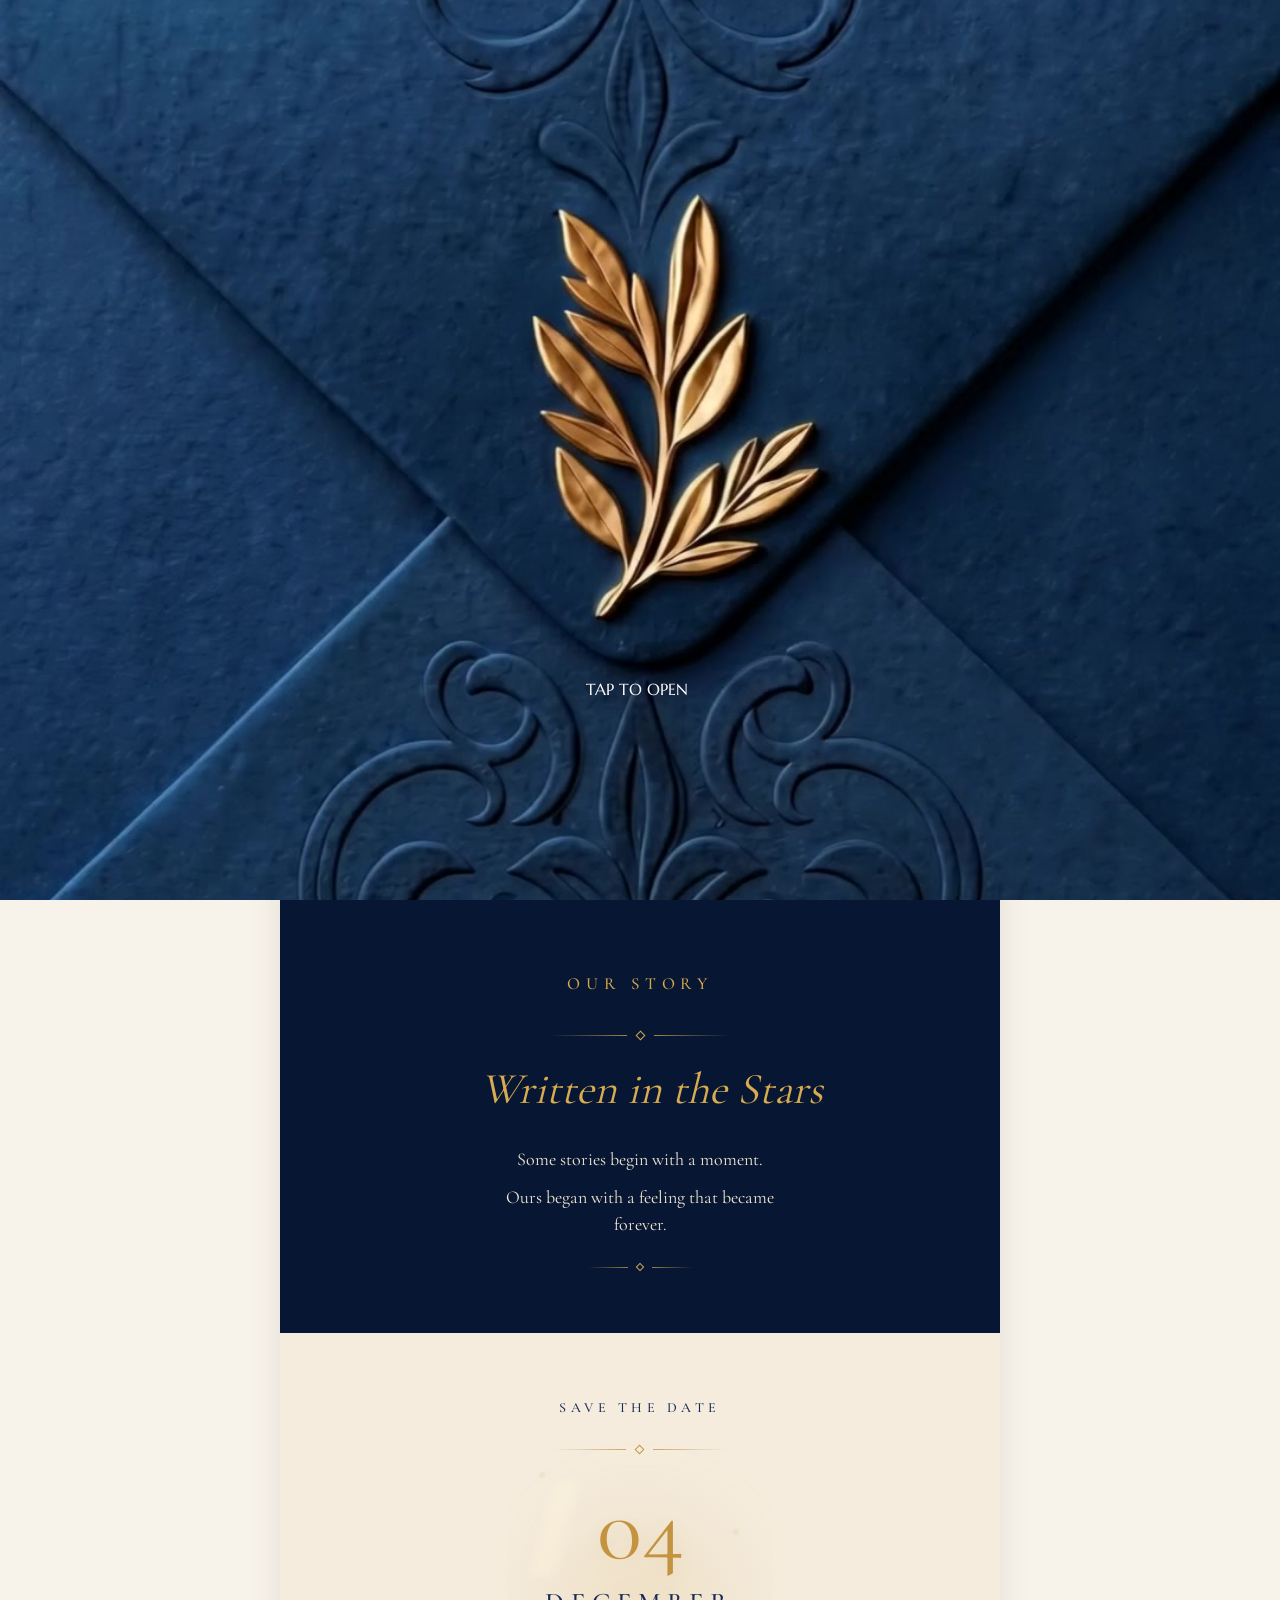
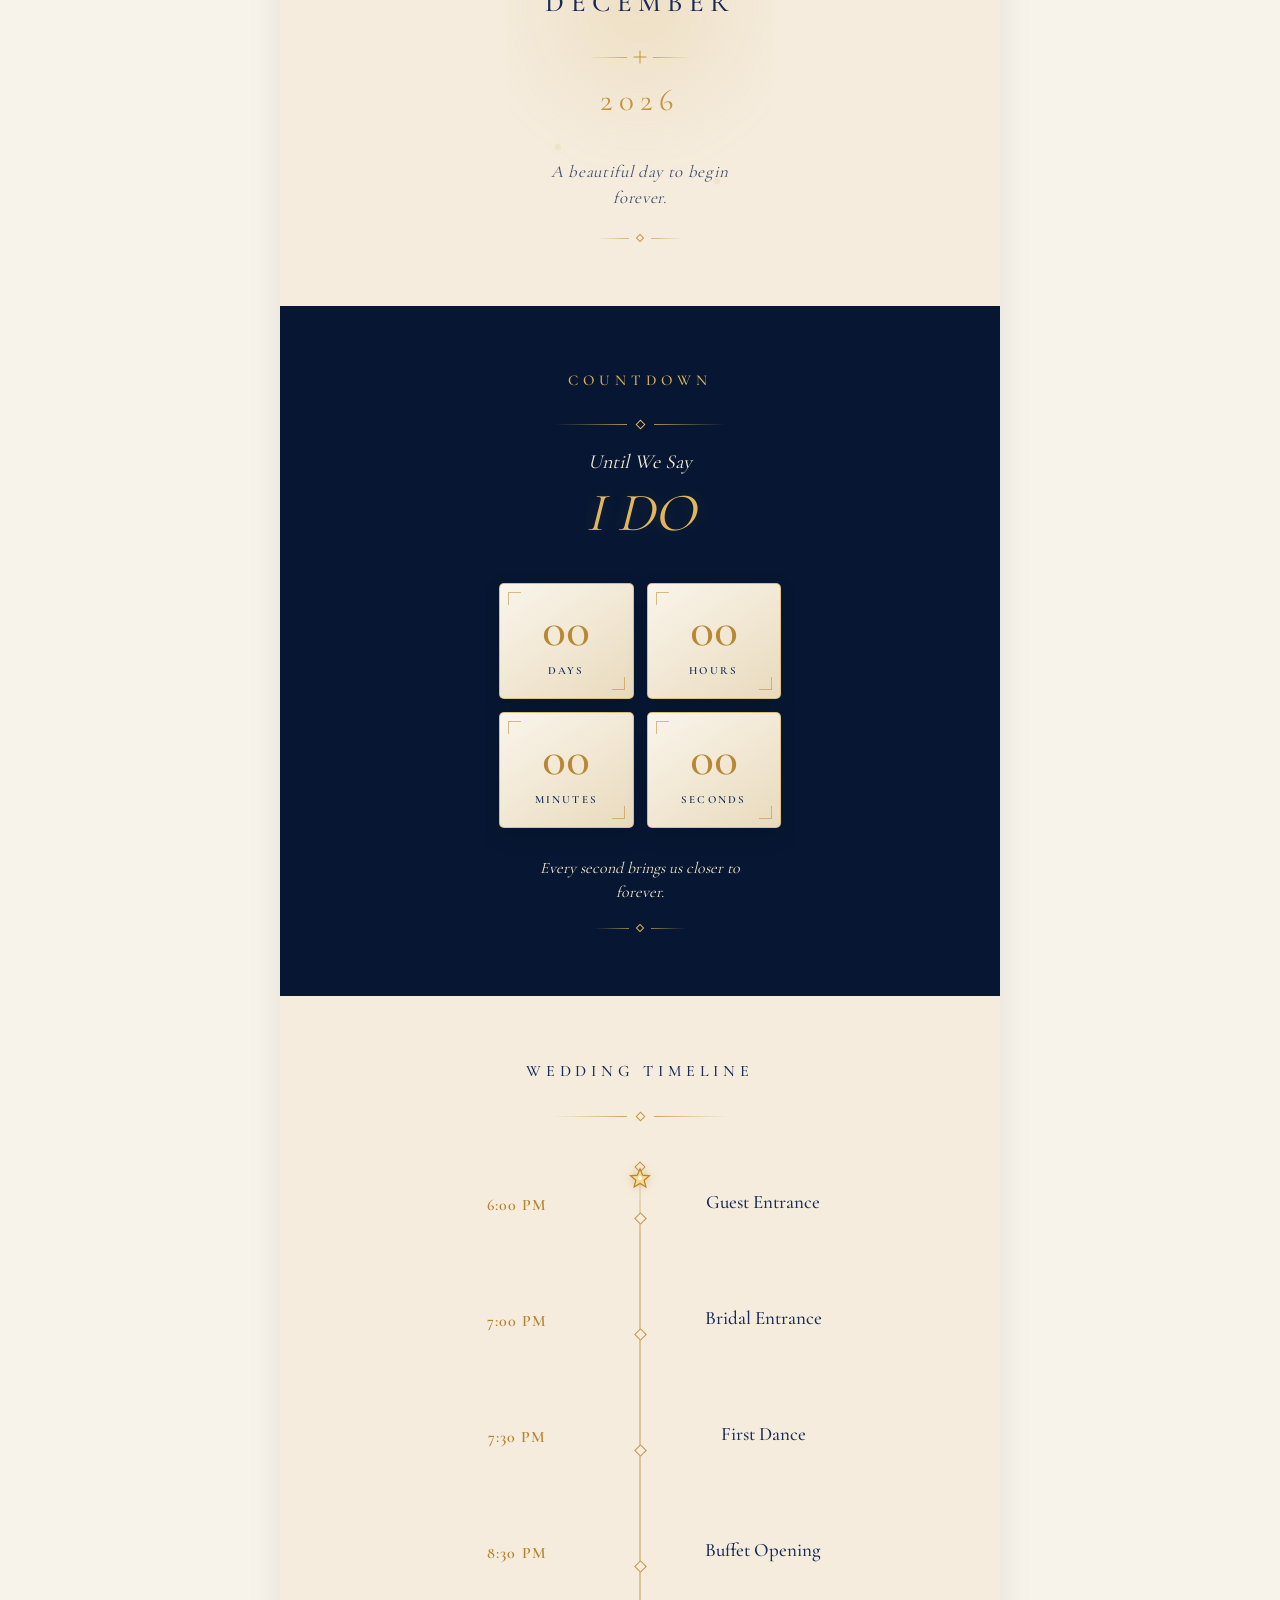
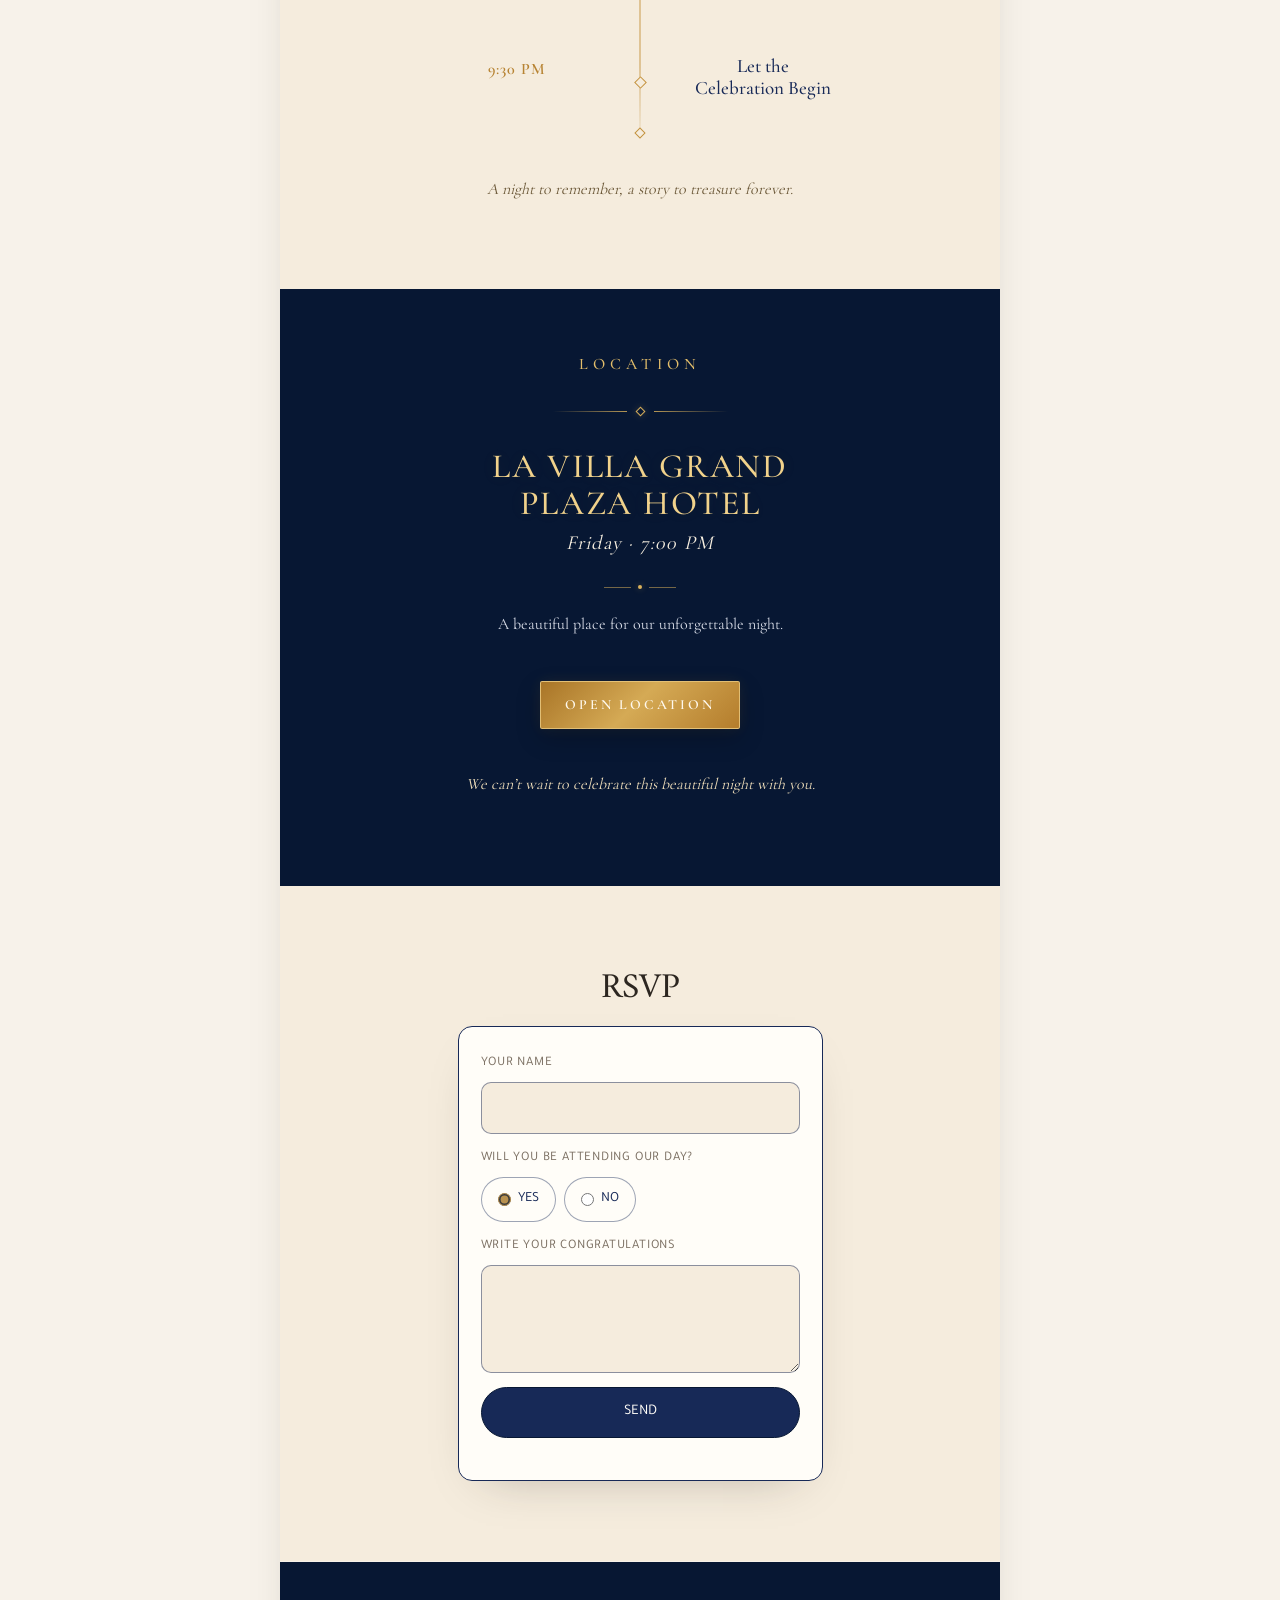
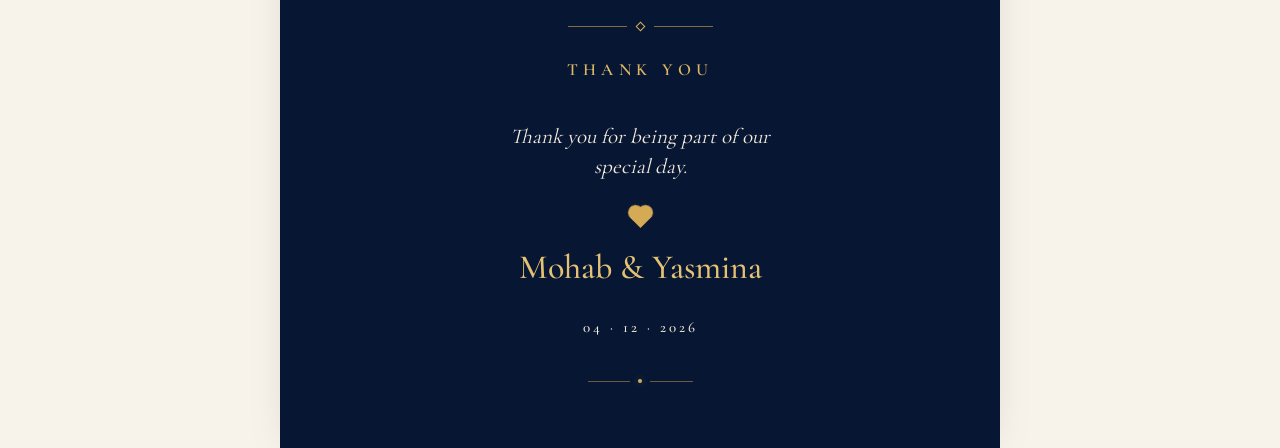
==== index.html @ 8c3d0e55 "Full-screen hero and wedding plan timeline Hero fills exactly one screen (video cropped to cover); t" ====
<html lang="en" dir="ltr"><head>
<meta charset="utf-8">
<meta name="viewport" content="width=device-width, initial-scale=1, viewport-fit=cover">
<title>Mohab &amp; Yasmina · Wedding · 04.12.2026</title>
<meta name="description" content="Mohab Hany &amp; Yasmina Sherif · Friday 04.12.2026 · 7:00 PM · La Villa Grand Plaza Hotel">
<meta name="robots" content="noindex, nofollow">
<link rel="icon" href="assets/images/favicon.png">


<meta property="og:type" content="website">
<meta property="og:locale" content="en_US">
<meta property="og:title" content="Mohab &amp; Yasmina · Wedding">
<meta property="og:description" content="Mohab Hany &amp; Yasmina Sherif · Friday 04.12.2026 · 7:00 PM · La Villa Grand Plaza Hotel">
<meta property="og:image" content="assets/images/share-cover.jpg">
<meta property="og:image:secure_url" content="assets/images/share-cover.jpg">
<meta property="og:image:width" content="720">
<meta property="og:image:height" content="1280">
<meta property="og:image:alt" content="Mohab &amp; Yasmina · Wedding">
<meta name="twitter:image" content="assets/images/share-cover.jpg">
<meta name="twitter:card" content="summary_large_image">
<meta name="twitter:title" content="Mohab &amp; Yasmina · Wedding">
<meta name="twitter:description" content="Mohab Hany &amp; Yasmina Sherif · Friday 04.12.2026 · 7:00 PM · La Villa Grand Plaza Hotel">

<style data-loading-critical="">
html, body { margin: 0; min-height: 100%; }
/* التكبير التلقائي للخط في أندرويد ومتصفحات التطبيقات بيزوّد
   أسطر الكلام، والقوالب المستوردة مواضعها ثابتة بالبكسل — فالسطر
   الزيادة بيركب على العنصر اللي تحته. الآيفون مابيعملش كده. */
html { -webkit-text-size-adjust: 100%; text-size-adjust: 100%; }
/* تثبيت مركز شاشة الدعوة قبل وبعد تشغيل runtime القالب المستورد. */
.lb-doc > .lb-stage { width: 100% !important; max-width: none !important; margin-inline: 0 !important; }
.lb-doc > .lb-stage > #allrecords,
.lb-doc > .lb-stage > .t-records { width: 100% !important; min-width: 0 !important; max-width: none !important; margin-inline: 0 !important; }
.lb-doc > .lb-stage .t396__artboard { width: 100% !important; min-width: 0 !important; left: 0 !important; margin-inline: 0 !important; }
.lb-doc > .lb-intro { min-height: 100svh !important; height: 100dvh !important; max-height: 100dvh !important; }
/* قاعدة حرجة للخريطة قبل تحميل CSS/runtime القالب: الـwrapper هو المرجع
   الوحيد للمقاس، وكل الطبقات الداخلية تتمدد داخله حتى لا يخرج iframe. */
.lb-stage .tn-elem[data-elem-type="html"]:has(iframe[src*="google.com/maps"]) .tn-atom,
.lb-stage .tn-elem[data-elem-type="html"]:has(iframe[src*="maps.google"]) .tn-atom,
.lb-stage .tn-elem[data-elem-type="html"]:has(iframe[src*="google.com/maps"]) .tn-atom > [data-move],
.lb-stage .tn-elem[data-elem-type="html"]:has(iframe[src*="maps.google"]) .tn-atom > [data-move] { width: 100% !important; height: 100% !important; min-width: 0 !important; min-height: 0 !important; box-sizing: border-box !important; }
.lb-stage .tn-elem[data-elem-type="html"]:has(iframe[src*="google.com/maps"]) iframe,
.lb-stage .tn-elem[data-elem-type="html"]:has(iframe[src*="maps.google"]) iframe { display: block !important; width: 100% !important; height: 100% !important; max-width: 100% !important; max-height: 100% !important; box-sizing: border-box !important; }
</style>
<link rel="stylesheet" href="css/google-fonts.css">
<link rel="stylesheet" href="css/invite.css">


<style data-font-faces="">@font-face{font-family:"DUST";src:url("assets/fonts/Daustley.otf") format('opentype');font-weight:400;font-style:normal;font-display:swap;}@font-face{font-family:"gg";src:url("assets/fonts/GreatVibes-Regular.ttf") format('truetype');font-weight:400;font-style:normal;font-display:swap;}@font-face{font-family:"DIWANY";src:url("assets/fonts/Diwani_Letter.ttf") format('truetype');font-weight:400;font-style:normal;font-display:swap;}@font-face{font-family:"AREF";src:url("assets/fonts/DTHULUTH-II-1.ttf") format('truetype');font-weight:400;font-style:normal;font-display:swap;}</style>
<link rel="preload" href="assets/fonts/Daustley.otf" as="font" crossorigin=""><link rel="preload" href="assets/fonts/GreatVibes-Regular.ttf" as="font" crossorigin=""><link rel="preload" href="assets/fonts/Diwani_Letter.ttf" as="font" crossorigin=""><link rel="preload" href="assets/fonts/DTHULUTH-II-1.ttf" as="font" crossorigin="">




<style data-lb-layout-css="">#video-1uif1c [data-move="video"]{--dx:0cqw;--dy:-13.52cqw}#video-1uif1c [data-move="ce-1"]{--dx:-82.22px;--dy:-797.68px}#video-1uif1c [data-move="ce-3"]{--dx:112px;--dy:-927.68px}#rsvp-wcwi0a [data-move="ce-1"]{--dx:-4px;--dy:8px}.lb-intro [data-move="ce-6"]{--dx:0.0px;--dy:-7.0px}</style>
<!--  -->



<style data-zero-block-css="">@media (max-width:480px){#video-1uif1c,#video-1uif1c > .lb-inner,#video-1uif1c > .lb-inner > .lb-custom,#video-1uif1c .lb-custom .t396__artboard,#video-1uif1c .lb-custom .t396__filter,#video-1uif1c .lb-custom .t396__carrier{height:calc(100cqw*1.7949)!important;min-height:calc(100cqw*1.7949)!important;height:round(100cqw*1.7949,1px)!important;min-height:round(100cqw*1.7949,1px)!important}#video-1uif1c,#video-1uif1c > .lb-inner,#video-1uif1c > .lb-inner > .lb-custom,#video-1uif1c .lb-custom .t396__artboard{overflow:visible!important}}@media (min-width:481px) and (max-width:960px){#video-1uif1c,#video-1uif1c > .lb-inner,#video-1uif1c > .lb-inner > .lb-custom,#video-1uif1c .lb-custom .t396__artboard,#video-1uif1c .lb-custom .t396__filter,#video-1uif1c .lb-custom .t396__carrier{height:calc(100cqw*1.7949)!important;min-height:calc(100cqw*1.7949)!important;height:round(100cqw*1.7949,1px)!important;min-height:round(100cqw*1.7949,1px)!important}#video-1uif1c,#video-1uif1c > .lb-inner,#video-1uif1c > .lb-inner > .lb-custom,#video-1uif1c .lb-custom .t396__artboard{overflow:visible!important}}@media (min-width:961px){#video-1uif1c,#video-1uif1c > .lb-inner,#video-1uif1c > .lb-inner > .lb-custom,#video-1uif1c .lb-custom .t396__artboard,#video-1uif1c .lb-custom .t396__filter,#video-1uif1c .lb-custom .t396__carrier{height:calc(100cqw*1.7949)!important;min-height:calc(100cqw*1.7949)!important;height:round(100cqw*1.7949,1px)!important;min-height:round(100cqw*1.7949,1px)!important}#video-1uif1c,#video-1uif1c > .lb-inner,#video-1uif1c > .lb-inner > .lb-custom,#video-1uif1c .lb-custom .t396__artboard{overflow:visible!important}}</style>



</head>
<body class="lb-doc" style="--bg: #f7f2ea; --surface: #ffffff; --text: #2c2620; --muted: #7b6f62; --accent: #b8914f; --accent-soft: #e8d9be; --accent-10: rgba(184,145,79,0.1); --accent-20: rgba(184,145,79,0.2); --accent-40: rgba(184,145,79,0.4); --border: #e3d9c9; --font-heading: 'Amiri', serif; --font-body: 'Tajawal', sans-serif; --font-scale: 1; --letter-spacing: 0px; --radius: 14px; --max-width: 720px; --section-gap: 0px; --shadow: 0 18px 48px -28px rgba(44,38,32,0.35); --pattern-opacity: 12%; --hero-overlay: 0.35; --doc-bg: none; --doc-bg-veil: none; --doc-bg-attach: scroll; --doc-bg-fixed-img: none; --doc-bg-scroll-img: none, none; overflow: hidden;" data-invite-root="" data-ready="1">

<div data-invite-language-content="">







<div class="lb-intro lb-intro--video is-awaiting-play" style="--intro-bg: none; cursor: pointer;">

  
  
  

  <video class="lb-intro-video" data-intro-video="" data-intro-manual="" data-intro-audio="silent" src="assets/videos/goldleaf-royalblue-open.mp4" poster="assets/images/goldleaf-royalblue-open-poster.jpg" muted="" playsinline="" preload="auto"></video>
      
    
  <button type="button" data-intro-play="" data-intro-item="play" class="lb-intro-play lb-intro-play--plain" aria-label="TAP TO OPEN" style="--intro-item-x:-0.25vw;--intro-item-y:26.56vh;--intro-item-font:'Marcellus', serif">TAP TO OPEN</button>
  

  

  

  <div class="lb-intro-inner">
    
    
    
    
    
    
    
    
    
    
    
    
  </div>
</div>



<div class="lb-stage">

  <section id="video-1uif1c" class="lb lb--video lb--w-screen lb-anim lb-anim--fade is-in" style="--block-bg:#071733;--block-overlay:0;--block-pt:clamp(48.0px, 11.111cqw, 80.0px);--block-pb:clamp(48.0px, 11.111cqw, 80.0px);--block-radius:0px;--block-align:center;--block-flex:center" data-block="video-1uif1c" data-block-type="video">


<div class="lb-inner">
  
  
  <div data-move="video" class="lb-video-wrap lb-video-wrap--auto">
    <div class="lb-video lb-video--auto" data-video="assets/videos/la-villa-hero.mp4" data-poster="assets/images/la-villa-start.webp" data-autoplay="1" data-no-controls="1" style="--vid-ratio: 1080 / 1920;"><video src="assets/videos/la-villa-hero.mp4" poster="assets/images/la-villa-start.webp" playsinline="" controlslist="nodownload noplaybackrate noremoteplayback" disablepictureinpicture="" preload="auto" autoplay="" style="cursor: pointer;" data-lb-wanted="" data-lb-primed=""></video></div>
    <div class="lb-video-text" data-section-text="" data-video-text="" data-section-text-index="0" style="--video-text-x:-27%;--video-text-y:-28%;--video-text-color:#c39532;--video-text-font:'Great Vibes', cursive;--section-text-size:clamp(40px, 11.5cqw, 88px)">Mohab</div>
<div class="lb-video-text" data-section-text="" data-video-text="" data-section-text-index="1" style="--video-text-x:24%;--video-text-y:-28%;--video-text-color:#c39532;--video-text-font:'Great Vibes', cursive;--section-text-size:clamp(40px, 11.5cqw, 88px)">Yasmina</div>
<div class="lb-video-text" data-section-text="" data-video-text="" data-section-text-index="2" style="--video-text-x:-4%;--video-text-y:-29%;--video-text-color:#c39532;--video-text-font:'DIWANY', sans-serif;--section-text-size:clamp(57.2px, 14.474cqw, 110.0px)">&amp;</div>
<div class="lb-video-text" data-section-text="" data-video-text="" data-section-text-index="3" style="--video-text-x:-0.45%;--video-text-y:-36.78%;--video-text-color:#c39532;--video-text-font:'gg', sans-serif;--section-text-w:70.2%;--section-text-size:clamp(44.2px, 11.184cqw, 85.0px)">The Wedding of</div>
<div class="lb-video-text" data-section-text="" data-video-text="" data-section-text-index="4" style="--video-text-x:-0.9%;--video-text-y:-20.5%;--video-text-color:#c39532;--video-text-font:'gg', sans-serif;--section-text-size:clamp(28.6px, 7.237cqw, 55.0px)">04.12.2026</div>

  </div>
  
</div>


</section>
<section id="text-mztyzk" class="lb lb--text lb--w-normal lb-anim lb-anim--fade is-in" style="--block-bg: #071733; --block-overlay: 0; --block-pt: clamp(6.0px, 1.389cqw, 10.0px); --block-pb: 0px; --block-radius: 0px; --block-align: center; --block-flex: center; height: auto; min-height: 0px;" data-block="text-mztyzk" data-block-type="text">

<div class="lb-inner">
  
  
  <div class="lb-body" data-slot="body" data-move="body" data-ts="body" style="font-size:clamp(8.8px, 2.361cqw, 17.0px);line-height:1.9">
</div>
</div>


<style>#text-mztyzk .farha-story-fixed{position:relative;width:100%;max-width:100%;box-sizing:border-box;overflow:visible;padding:55px 0 60px}#text-mztyzk .farha-story-fixed *{box-sizing:border-box}#text-mztyzk .farha-story-fixed-inner{position:relative;width:100%;display:flex;flex-direction:column;justify-content:flex-start;padding:0;overflow:visible}#text-mztyzk .farha-story-fixed-move{position:relative;width:100%;max-width:100%;min-height:46px;overflow:visible;pointer-events:auto}#text-mztyzk .farha-story-fixed-anim{position:relative;width:100%;display:flex;justify-content:center;align-items:center;overflow:visible}#text-mztyzk .farha-story-fixed-title-group{min-height:52px}#text-mztyzk .farha-story-fixed-title-anim{animation:farhaStoryFixedUp
    1s
    ease
    .1s
    both}#text-mztyzk .farha-story-fixed-title{display:inline-block;padding:5px 18px;font-family:"Cormorant Garamond",
    Georgia,
    serif;font-size:17px;line-height:1.3;font-weight:500;letter-spacing:.34em;color:#D6A84D;text-align:center;white-space:nowrap}#text-mztyzk .farha-story-fixed-ornament{width:100%;display:flex;justify-content:center;margin:12px 0 21px;pointer-events:none}#text-mztyzk .farha-story-fixed-ornament-inner{width:180px;display:flex;align-items:center;gap:10px}#text-mztyzk .farha-story-fixed-line{flex:1;height:1px;background:linear-gradient(
      90deg,
      transparent,
      rgba(214,168,77,.75)
    )}#text-mztyzk .farha-story-fixed-line.right{background:linear-gradient(
      90deg,
      rgba(214,168,77,.75),
      transparent
    )}#text-mztyzk .farha-story-fixed-diamond{width:7px;height:7px;border:1px solid #D6A84D;transform:rotate(45deg)}#text-mztyzk .farha-story-fixed-script-group{min-height:82px}#text-mztyzk .farha-story-fixed-script-anim{animation:farhaStoryFixedScript
    1.2s
    ease
    .35s
    both}#text-mztyzk .farha-story-fixed-script{display:inline-block;padding:6px 20px 10px;max-width:94%;font-family:"Cormorant Garamond",
    Georgia,
    serif;font-size:44px;line-height:1.08;font-style:italic;font-weight:400;text-align:center;color:#D9AB50;white-space:nowrap;overflow:visible}#text-mztyzk .farha-story-fixed-body-group{min-height:38px}#text-mztyzk .farha-story-fixed-body1-anim{animation:farhaStoryFixedUp
    1s
    ease
    .7s
    both}#text-mztyzk .farha-story-fixed-body2-anim{animation:farhaStoryFixedUp
    1s
    ease
    .9s
    both}#text-mztyzk .farha-story-fixed-body{display:inline-block;max-width:90%;padding:4px 14px;font-family:"Cormorant Garamond",
    Georgia,
    serif;font-size:18px;line-height:1.5;font-weight:400;text-align:center;color:#F2E8D3}#text-mztyzk .farha-story-fixed-bottom{width:100%;display:flex;justify-content:center;margin-top:22px;pointer-events:none}#text-mztyzk .farha-story-fixed-bottom-inner{width:105px;display:flex;align-items:center;gap:9px}#text-mztyzk .farha-story-fixed-bottom-line{flex:1;height:1px;background:linear-gradient(
      90deg,
      transparent,
      rgba(214,168,77,.7)
    )}#text-mztyzk .farha-story-fixed-bottom-line.right{background:linear-gradient(
      90deg,
      rgba(214,168,77,.7),
      transparent
    )}#text-mztyzk .farha-story-fixed-bottom-diamond{width:6px;height:6px;border:1px solid #D6A84D;transform:rotate(45deg)}@keyframes farhaStoryFixedUp{from{opacity:0;transform:translateY(10px)}to{opacity:1;transform:translateY(0)}}@keyframes farhaStoryFixedScript{from{opacity:0;transform:translateY(12px)
      scale(.97)}to{opacity:1;transform:translateY(0)
      scale(1)}}@media(max-width:390px){#text-mztyzk .farha-story-fixed{padding:50px 0 55px}#text-mztyzk .farha-story-fixed-script{font-size:38px}#text-mztyzk .farha-story-fixed-body{font-size:17px}}@media(max-width:340px){#text-mztyzk .farha-story-fixed-script{font-size:34px}#text-mztyzk .farha-story-fixed-body{font-size:16px}}</style><div class="lb-extra-html" data-move="code" data-lb-guarded="1">
<div class="farha-story-fixed" id="farha-story-fixed-v1" data-move="ce-1" style="height: auto; min-height: 0px;">

  <div class="farha-story-fixed-inner">


    <div class="
        farha-story-fixed-move
        farha-story-fixed-title-group
      ">

      <div class="
          farha-story-fixed-anim
          farha-story-fixed-title-anim
        ">

        <span class="farha-story-fixed-title" data-move="ce-2">
          OUR STORY
        </span>

      </div>

    </div>


    <div class="farha-story-fixed-ornament">

      <div class="farha-story-fixed-ornament-inner">

        <span class="farha-story-fixed-line"></span>

        <span class="farha-story-fixed-diamond"></span>

        <span class="farha-story-fixed-line right"></span>

      </div>

    </div>


    <div class="
        farha-story-fixed-move
        farha-story-fixed-script-group
      ">

      <div class="
          farha-story-fixed-anim
          farha-story-fixed-script-anim
        ">

        <span class="farha-story-fixed-script" data-move="ce-3">
          Written in the Stars
        </span>

      </div>

    </div>


    <div class="
        farha-story-fixed-move
        farha-story-fixed-body-group
      ">

      <div class="
          farha-story-fixed-anim
          farha-story-fixed-body1-anim
        ">

        <span class="farha-story-fixed-body" data-move="ce-4">
          Some stories begin with a moment.
        </span>

      </div>

    </div>


    <div class="
        farha-story-fixed-move
        farha-story-fixed-body-group
      ">

      <div class="
          farha-story-fixed-anim
          farha-story-fixed-body2-anim
        ">

        <span class="farha-story-fixed-body" data-move="ce-5">
          Ours began with a feeling that became forever.
        </span>

      </div>

    </div>


    <div class="farha-story-fixed-bottom">

      <div class="farha-story-fixed-bottom-inner">

        <span class="farha-story-fixed-bottom-line"></span>

        <span class="farha-story-fixed-bottom-diamond"></span>

        <span class="farha-story-fixed-bottom-line right"></span>

      </div>

    </div>


  </div>

</div>
</div><script data-lb-section-script="1">(function(){var s=document.currentScript;var root=s&&s.closest?s.closest('[data-block],.lb-intro'):null;try{(function(){

  if(
    typeof root === "undefined" ||
    !root
  ){
    return;
  }

  var section =
    root.querySelector("#farha-story-fixed-v1");

  if(!section){
    return;
  }

  root.style.height = "auto";
  root.style.minHeight = "0";

  section.style.height = "auto";
  section.style.minHeight = "0";

})();}catch(e){console.error('[invite] كود القسم وقع:',e);}})();</script>
</section>
<section id="text-1b5nqm" class="lb lb--text lb--w-normal lb-anim lb-anim--fade is-in" style="--block-bg: #f5ecdd; --block-overlay: 0; --block-pt: 0px; --block-pb: 0px; --block-radius: 0px; --block-align: center; --block-flex: center; height: auto; min-height: 0px;" data-block="text-1b5nqm" data-block-type="text">

<div class="lb-inner">
  
  
  
</div>


<style>#text-1b5nqm .farha-date-palace-v2{position:relative;width:100%;max-width:100%;box-sizing:border-box;overflow:visible;padding:58px 0 62px}#text-1b5nqm .farha-date-palace-v2 *{box-sizing:border-box}#text-1b5nqm .farha-date-palace-v2-inner{position:relative;width:100%;max-width:100%;overflow:visible}#text-1b5nqm .farha-date-palace-v2-effects{position:absolute;inset:0;width:100%;height:100%;overflow:hidden;pointer-events:none;z-index:0}#text-1b5nqm .farha-date-palace-v2-glow{position:absolute;left:50%;top:48%;width:300px;height:300px;transform:translate(-50%,-50%);border-radius:50%;background:radial-gradient(
      circle,
      rgba(212,167,83,.18) 0%,
      rgba(212,167,83,.08) 38%,
      rgba(212,167,83,0) 72%
    );filter:blur(18px);animation:farhaDateV2Glow
    5s
    ease-in-out
    infinite}#text-1b5nqm .farha-date-palace-v2-orb{position:absolute;width:6px;height:6px;border-radius:50%;background:rgba(202,155,70,.72);box-shadow:0 0 10px rgba(202,155,70,.45);opacity:.15;animation:farhaDateV2Orb
    var(--farha-orb-speed)
    ease-in-out
    var(--farha-orb-delay)
    infinite}#text-1b5nqm .farha-date-palace-v2-sweep{position:absolute;top:-20%;left:-45%;width:24%;height:140%;transform:rotate(13deg);background:linear-gradient(
      90deg,
      transparent 0%,
      rgba(255,255,255,.03) 30%,
      rgba(255,226,170,.18) 50%,
      rgba(255,255,255,.03) 70%,
      transparent 100%
    );filter:blur(8px);animation:farhaDateV2Sweep
    6.2s
    linear
    1.5s
    infinite}#text-1b5nqm .farha-date-palace-v2-content{position:relative;z-index:2;width:100%;overflow:visible}#text-1b5nqm .farha-date-palace-v2-move{position:relative;width:100%;max-width:100%;overflow:visible;pointer-events:auto}#text-1b5nqm .farha-date-palace-v2-anim{position:relative;width:100%;display:flex;justify-content:center;align-items:center;overflow:visible}#text-1b5nqm .farha-date-palace-v2-kicker-group{min-height:42px}#text-1b5nqm .farha-date-palace-v2-kicker-anim{animation:farhaDateV2FadeUp
    .9s ease .1s both}#text-1b5nqm .farha-date-palace-v2-kicker{display:inline-block;padding:4px 15px;font-family:"Cormorant Garamond",
    Georgia,
    serif;font-size:14px;line-height:1.4;font-weight:500;letter-spacing:.32em;color:#172957;text-align:center;white-space:nowrap}#text-1b5nqm .farha-date-palace-v2-ornament{width:100%;display:flex;justify-content:center;margin:10px 0 28px;pointer-events:none}#text-1b5nqm .farha-date-palace-v2-ornament-inner{width:175px;display:flex;align-items:center;gap:10px}#text-1b5nqm .farha-date-palace-v2-line{flex:1;height:1px;background:linear-gradient(
      90deg,
      transparent,
      rgba(190,145,64,.75)
    )}#text-1b5nqm .farha-date-palace-v2-line.right{background:linear-gradient(
      90deg,
      rgba(190,145,64,.75),
      transparent
    )}#text-1b5nqm .farha-date-palace-v2-diamond{width:7px;height:7px;border:1px solid #C49543;transform:rotate(45deg)}#text-1b5nqm .farha-date-palace-v2-day-group{min-height:100px}#text-1b5nqm .farha-date-palace-v2-day-anim{position:relative;animation:farhaDateV2DayIn
    1.1s
    cubic-bezier(.22,.75,.22,1)
    .3s
    both}#text-1b5nqm .farha-date-palace-v2-day{position:relative;display:inline-block;padding:0 22px;font-family:"Cormorant Garamond",
    Georgia,
    serif;font-size:94px;line-height:1;font-weight:400;color:#C4933F;text-align:center;white-space:nowrap;text-shadow:0 5px 20px rgba(170,125,47,.10)}#text-1b5nqm .farha-date-palace-v2-day-shimmer{position:absolute;top:0;left:-30%;width:30%;height:100%;transform:skewX(-15deg);background:linear-gradient(
      90deg,
      transparent,
      rgba(255,245,220,.50),
      transparent
    );filter:blur(4px);pointer-events:none;animation:farhaDateV2DaySweep
    4.8s
    ease-in-out
    1.8s
    infinite}#text-1b5nqm .farha-date-palace-v2-month-group{min-height:52px;margin-top:2px}#text-1b5nqm .farha-date-palace-v2-month-anim{animation:farhaDateV2FadeUp
    .95s ease .55s both}#text-1b5nqm .farha-date-palace-v2-month{display:inline-block;padding:4px 18px;font-family:"Cormorant Garamond",
    Georgia,
    serif;font-size:27px;line-height:1.2;font-weight:500;letter-spacing:.24em;color:#172957;text-align:center;white-space:nowrap}#text-1b5nqm .farha-date-palace-v2-center{width:100%;display:flex;justify-content:center;margin:11px 0 10px;pointer-events:none}#text-1b5nqm .farha-date-palace-v2-center-inner{width:112px;height:22px;display:flex;align-items:center;justify-content:center}#text-1b5nqm .farha-date-palace-v2-center-inner::before, #text-1b5nqm .farha-date-palace-v2-center-inner::after{content:"";width:38px;height:1px;background:linear-gradient(
      90deg,
      transparent,
      rgba(196,147,63,.72)
    )}#text-1b5nqm .farha-date-palace-v2-center-inner::after{background:linear-gradient(
      90deg,
      rgba(196,147,63,.72),
      transparent
    )}#text-1b5nqm .farha-date-palace-v2-center-star{position:relative;width:26px;height:22px}#text-1b5nqm .farha-date-palace-v2-center-star::before, #text-1b5nqm .farha-date-palace-v2-center-star::after{content:"";position:absolute;left:50%;top:50%;background:#C4933F;transform:translate(-50%,-50%)}#text-1b5nqm .farha-date-palace-v2-center-star::before{width:1px;height:13px}#text-1b5nqm .farha-date-palace-v2-center-star::after{width:13px;height:1px}#text-1b5nqm .farha-date-palace-v2-year-group{min-height:55px}#text-1b5nqm .farha-date-palace-v2-year-anim{animation:farhaDateV2FadeUp
    .95s ease .75s both}#text-1b5nqm .farha-date-palace-v2-year{display:inline-block;padding:4px 18px;font-family:"Cormorant Garamond",
    Georgia,
    serif;font-size:31px;line-height:1.2;font-weight:400;letter-spacing:.22em;color:#C4933F;text-align:center;white-space:nowrap}#text-1b5nqm .farha-date-palace-v2-message-group{min-height:48px;margin-top:22px}#text-1b5nqm .farha-date-palace-v2-message-anim{animation:farhaDateV2FadeUp
    1s ease 1s both}#text-1b5nqm .farha-date-palace-v2-message{display:inline-block;max-width:88%;padding:4px 15px;font-family:"Cormorant Garamond",
    Georgia,
    serif;font-size:17px;line-height:1.5;font-weight:400;font-style:italic;letter-spacing:.04em;color:#43506D;text-align:center}#text-1b5nqm .farha-date-palace-v2-bottom{width:100%;display:flex;justify-content:center;margin-top:21px;pointer-events:none}#text-1b5nqm .farha-date-palace-v2-bottom-inner{width:86px;display:flex;align-items:center;gap:8px}#text-1b5nqm .farha-date-palace-v2-bottom-line{flex:1;height:1px;background:linear-gradient(
      90deg,
      transparent,
      rgba(196,147,63,.65)
    )}#text-1b5nqm .farha-date-palace-v2-bottom-line.right{background:linear-gradient(
      90deg,
      rgba(196,147,63,.65),
      transparent
    )}#text-1b5nqm .farha-date-palace-v2-bottom-diamond{width:6px;height:6px;border:1px solid #C4933F;transform:rotate(45deg)}@keyframes farhaDateV2FadeUp{from{opacity:0;transform:translateY(10px)}to{opacity:1;transform:translateY(0)}}@keyframes farhaDateV2DayIn{from{opacity:0;transform:translateY(14px)
      scale(.96)}to{opacity:1;transform:translateY(0)
      scale(1)}}@keyframes farhaDateV2Glow{0%,100%{opacity:.34;transform:translate(-50%,-50%)
      scale(.94)}50%{opacity:.78;transform:translate(-50%,-50%)
      scale(1.06)}}@keyframes farhaDateV2Orb{0%,100%{opacity:.08;transform:translateY(0) scale(.7)}50%{opacity:.55;transform:translateY(-8px) scale(1)}}@keyframes farhaDateV2Sweep{0%{left:-45%;opacity:0}12%{opacity:.55}78%{opacity:.35}88%{left:125%;opacity:0}100%{left:125%;opacity:0}}@keyframes farhaDateV2DaySweep{0%,55%{left:-35%;opacity:0}65%{opacity:.7}85%{left:115%;opacity:.5}100%{left:115%;opacity:0}}@media(max-width:390px){#text-1b5nqm .farha-date-palace-v2{padding:52px 0 56px}#text-1b5nqm .farha-date-palace-v2-day{font-size:86px}#text-1b5nqm .farha-date-palace-v2-month{font-size:24px}#text-1b5nqm .farha-date-palace-v2-year{font-size:29px}}@media(max-width:340px){#text-1b5nqm .farha-date-palace-v2-day{font-size:78px}#text-1b5nqm .farha-date-palace-v2-month{font-size:22px}}</style><div class="lb-extra-html" data-move="code" data-lb-guarded="1">
<div class="farha-date-palace-v2" id="farha-date-palace-v2" data-move="ce-1" style="height: auto; min-height: 0px;">

  

  <div class="farha-date-palace-v2-effects">

    <div class="farha-date-palace-v2-glow"></div>

    <div class="farha-date-palace-v2-sweep"></div>

    <span class="farha-date-palace-v2-orb" style="left:12%;top:24%"></span>

    <span class="farha-date-palace-v2-orb" style="right:13%;top:34%"></span>

    <span class="farha-date-palace-v2-orb" style="left:18%;top:72%"></span>

    <span class="farha-date-palace-v2-orb" style="right:20%;top:78%"></span>

  </div>


  

  <div class="farha-date-palace-v2-content">


    

    <div class="
        farha-date-palace-v2-move
        farha-date-palace-v2-kicker-group
      ">

      <div class="
          farha-date-palace-v2-anim
          farha-date-palace-v2-kicker-anim
        ">

        <span class="farha-date-palace-v2-kicker" data-move="ce-2">
          SAVE THE DATE
        </span>

      </div>

    </div>


    <div class="farha-date-palace-v2-ornament">

      <div class="farha-date-palace-v2-ornament-inner">

        <span class="farha-date-palace-v2-line"></span>

        <span class="farha-date-palace-v2-diamond"></span>

        <span class="farha-date-palace-v2-line right"></span>

      </div>

    </div>


    

    <div class="
        farha-date-palace-v2-move
        farha-date-palace-v2-day-group
      ">

      <div class="
          farha-date-palace-v2-anim
          farha-date-palace-v2-day-anim
        ">

        <span class="farha-date-palace-v2-day" data-move="ce-3">
          04
          <span class="farha-date-palace-v2-day-shimmer"></span>
        </span>

      </div>

    </div>


    

    <div class="
        farha-date-palace-v2-move
        farha-date-palace-v2-month-group
      ">

      <div class="
          farha-date-palace-v2-anim
          farha-date-palace-v2-month-anim
        ">

        <span class="farha-date-palace-v2-month" data-move="ce-4">
          DECEMBER
        </span>

      </div>

    </div>


    <div class="farha-date-palace-v2-center">

      <div class="farha-date-palace-v2-center-inner">

        <span class="farha-date-palace-v2-center-star"></span>

      </div>

    </div>


    

    <div class="
        farha-date-palace-v2-move
        farha-date-palace-v2-year-group
      ">

      <div class="
          farha-date-palace-v2-anim
          farha-date-palace-v2-year-anim
        ">

        <span class="farha-date-palace-v2-year" data-move="ce-5">
          2026
        </span>

      </div>

    </div>


    

    <div class="
        farha-date-palace-v2-move
        farha-date-palace-v2-message-group
      ">

      <div class="
          farha-date-palace-v2-anim
          farha-date-palace-v2-message-anim
        ">

        <span class="farha-date-palace-v2-message" data-move="ce-6">
          A beautiful day to begin forever.
        </span>

      </div>

    </div>


    <div class="farha-date-palace-v2-bottom">

      <div class="farha-date-palace-v2-bottom-inner">

        <span class="farha-date-palace-v2-bottom-line"></span>

        <span class="farha-date-palace-v2-bottom-diamond"></span>

        <span class="farha-date-palace-v2-bottom-line right"></span>

      </div>

    </div>


  </div>

</div>
</div><script data-lb-section-script="1">(function(){var s=document.currentScript;var root=s&&s.closest?s.closest('[data-block],.lb-intro'):null;try{(function(){

  if(
    typeof root === "undefined" ||
    !root
  ){
    return;
  }

  var section =
    root.querySelector("#farha-date-palace-v2");

  if(!section){
    return;
  }

  root.style.height = "auto";
  root.style.minHeight = "0";

  section.style.height = "auto";
  section.style.minHeight = "0";

})();}catch(e){console.error('[invite] كود القسم وقع:',e);}})();</script>
</section>
<section id="text-sjth7s" class="lb lb--text lb--w-normal lb-anim lb-anim--fade is-in" style="--block-bg:#071733;--block-overlay:0;--block-pt:0px;--block-pb:0px;--block-radius:0px;--block-align:center;--block-flex:center" data-block="text-sjth7s" data-block-type="text">

<div class="lb-inner">
  
  
  
</div>


<style>#text-sjth7s .farha-palace-countdown-v1{position:relative;width:100%;max-width:100%;box-sizing:border-box;padding:58px 18px 62px;overflow:hidden}#text-sjth7s .farha-palace-countdown-v1 *{box-sizing:border-box}#text-sjth7s .farha-palace-countdown-inner{position:relative;z-index:2;width:100%;max-width:430px;margin:0 auto;overflow:visible}#text-sjth7s .farha-palace-countdown-effects{position:absolute;inset:0;overflow:hidden;pointer-events:none;z-index:0}#text-sjth7s .farha-palace-countdown-particle{position:absolute;bottom:-15px;width:4px;height:4px;border-radius:50%;background:#E6C16F;box-shadow:0 0 6px rgba(230,193,111,.8),
    0 0 12px rgba(230,193,111,.35);opacity:0;animation:farhaCountdownParticle
    var(--particle-speed)
    ease-in
    var(--particle-delay)
    infinite}#text-sjth7s .farha-palace-countdown-move{position:relative;width:100%;max-width:100%;overflow:visible;pointer-events:auto}#text-sjth7s .farha-palace-countdown-anim{position:relative;width:100%;display:flex;justify-content:center;align-items:center;overflow:visible}#text-sjth7s .farha-palace-countdown-title-group{min-height:44px}#text-sjth7s .farha-palace-countdown-title-anim{animation:farhaCountdownFadeUp
    .9s ease .1s both}#text-sjth7s .farha-palace-countdown-title{display:inline-block;padding:4px 15px;font-family:"Cormorant Garamond",
    Georgia,
    serif;font-size:15px;line-height:1.3;font-weight:500;letter-spacing:.34em;color:#E0B55D;text-align:center;white-space:nowrap}#text-sjth7s .farha-palace-countdown-ornament{width:100%;display:flex;justify-content:center;margin:10px 0 18px;pointer-events:none}#text-sjth7s .farha-palace-countdown-ornament-inner{width:170px;display:flex;align-items:center;gap:10px}#text-sjth7s .farha-palace-countdown-line{flex:1;height:1px;background:linear-gradient(
      90deg,
      transparent,
      rgba(224,181,93,.75)
    )}#text-sjth7s .farha-palace-countdown-line.right{background:linear-gradient(
      90deg,
      rgba(224,181,93,.75),
      transparent
    )}#text-sjth7s .farha-palace-countdown-diamond{width:7px;height:7px;border:1px solid #E0B55D;transform:rotate(45deg);animation:farhaCountdownDiamond
    2.4s ease-in-out infinite}#text-sjth7s .farha-palace-countdown-until-group{min-height:38px}#text-sjth7s .farha-palace-countdown-until-anim{animation:farhaCountdownFadeUp
    .95s ease .3s both}#text-sjth7s .farha-palace-countdown-until{display:inline-block;padding:3px 15px;font-family:"Cormorant Garamond",
    Georgia,
    serif;font-size:20px;line-height:1.3;font-style:italic;color:#F5EBD6;text-align:center}#text-sjth7s .farha-palace-countdown-ido-group{min-height:75px}#text-sjth7s .farha-palace-countdown-ido-anim{animation:farhaCountdownTitleIn
    1.1s
    cubic-bezier(.22,.75,.22,1)
    .45s
    both}#text-sjth7s .farha-palace-countdown-ido{display:inline-block;padding:2px 20px 8px;font-family:"Cormorant Garamond",
    Georgia,
    serif;font-size:54px;line-height:1;font-style:italic;font-weight:400;color:#E2B65C;text-align:center;white-space:nowrap;text-shadow:0 0 15px rgba(226,182,92,.15)}#text-sjth7s .farha-palace-countdown-grid{position:relative;display:grid;grid-template-columns:repeat(2,1fr);width:100%;max-width:330px;gap:13px;margin:24px auto 0;overflow:visible}#text-sjth7s .farha-palace-countdown-card-group{position:relative;width:100%;min-height:116px;overflow:visible;pointer-events:auto}#text-sjth7s .farha-palace-countdown-card-anim{position:relative;width:100%;overflow:visible;animation:farhaCountdownCardIn
    .9s
    ease
    var(--card-delay)
    both}#text-sjth7s .farha-palace-countdown-card{position:relative;width:100%;min-height:116px;display:flex;flex-direction:column;align-items:center;justify-content:center;padding:14px 8px 12px;border:1px solid rgba(215,174,91,.72);border-radius:5px;background:linear-gradient(
      145deg,
      rgba(255,250,239,.98),
      rgba(240,225,194,.97)
    );box-shadow:0 8px 22px rgba(0,0,0,.14);overflow:visible;animation:farhaCountdownCardGlow
    3s
    ease-in-out
    var(--glow-delay)
    infinite}#text-sjth7s .farha-palace-countdown-card::before{content:"";position:absolute;left:8px;top:8px;width:13px;height:13px;border-left:1px solid rgba(185,136,51,.55);border-top:1px solid rgba(185,136,51,.55);pointer-events:none}#text-sjth7s .farha-palace-countdown-card::after{content:"";position:absolute;right:8px;bottom:8px;width:13px;height:13px;border-right:1px solid rgba(185,136,51,.55);border-bottom:1px solid rgba(185,136,51,.55);pointer-events:none}#text-sjth7s .farha-palace-countdown-number{position:relative;display:block;font-family:"Cormorant Garamond",
    Georgia,
    serif;font-size:49px;line-height:.95;font-weight:500;color:#B98836;font-variant-numeric:tabular-nums;text-align:center;transition:opacity .18s ease,
    transform .18s ease}#text-sjth7s .farha-palace-countdown-label{display:block;margin-top:10px;font-family:"Cormorant Garamond",
    Georgia,
    serif;font-size:11px;line-height:1.2;font-weight:600;letter-spacing:.20em;color:#172957;text-align:center}#text-sjth7s .farha-palace-countdown-message-group{min-height:48px;margin-top:24px}#text-sjth7s .farha-palace-countdown-message-anim{animation:farhaCountdownFadeUp
    1s ease 1.05s both}#text-sjth7s .farha-palace-countdown-message{display:inline-block;max-width:90%;padding:4px 15px;font-family:"Cormorant Garamond",
    Georgia,
    serif;font-size:16px;line-height:1.5;font-style:italic;color:#EEE1C5;text-align:center}#text-sjth7s .farha-palace-countdown-bottom{width:100%;display:flex;justify-content:center;margin-top:17px;pointer-events:none}#text-sjth7s .farha-palace-countdown-bottom-inner{width:90px;display:flex;align-items:center;gap:8px}#text-sjth7s .farha-palace-countdown-bottom-line{flex:1;height:1px;background:linear-gradient(
      90deg,
      transparent,
      rgba(224,181,93,.65)
    )}#text-sjth7s .farha-palace-countdown-bottom-line.right{background:linear-gradient(
      90deg,
      rgba(224,181,93,.65),
      transparent
    )}#text-sjth7s .farha-palace-countdown-bottom-diamond{width:6px;height:6px;border:1px solid #E0B55D;transform:rotate(45deg);animation:farhaCountdownDiamond
    2.4s ease-in-out .5s infinite}@keyframes farhaCountdownFadeUp{from{opacity:0;transform:translateY(10px)}to{opacity:1;transform:translateY(0)}}@keyframes farhaCountdownTitleIn{from{opacity:0;transform:translateY(12px)
      scale(.97)}to{opacity:1;transform:translateY(0)
      scale(1)}}@keyframes farhaCountdownCardIn{from{opacity:0;transform:translateY(14px)}to{opacity:1;transform:translateY(0)}}@keyframes farhaCountdownCardGlow{0%,100%{border-color:rgba(215,174,91,.48);box-shadow:0 8px 22px rgba(0,0,0,.14),
      0 0 0 rgba(218,177,91,0)}50%{border-color:rgba(229,193,116,.95);box-shadow:0 8px 22px rgba(0,0,0,.14),
      0 0 13px rgba(218,177,91,.42),
      0 0 25px rgba(218,177,91,.13)}}@keyframes farhaCountdownParticle{0%{opacity:0;transform:translateY(0)
      scale(.55)}18%{opacity:.65}72%{opacity:.3}100%{opacity:0;transform:translateY(-440px)
      scale(1)}}@keyframes farhaCountdownDiamond{0%,100%{opacity:.4}50%{opacity:1;box-shadow:0 0 9px rgba(224,181,93,.55)}}@media(max-width:390px){#text-sjth7s .farha-palace-countdown-v1{padding:52px 17px 56px}#text-sjth7s .farha-palace-countdown-grid{max-width:315px;gap:12px}#text-sjth7s .farha-palace-countdown-number{font-size:45px}#text-sjth7s .farha-palace-countdown-ido{font-size:50px}}@media(max-width:340px){#text-sjth7s .farha-palace-countdown-grid{max-width:290px}#text-sjth7s .farha-palace-countdown-number{font-size:41px}}</style><div class="lb-extra-html" data-move="code" data-lb-guarded="1">
<div class="farha-palace-countdown-v1" id="farha-palace-countdown-v1" data-move="ce-1">


  

  <div class="farha-palace-countdown-effects">

    <span class="farha-palace-countdown-particle" style="left:9%"></span>

    <span class="farha-palace-countdown-particle" style="left:23%"></span>

    <span class="farha-palace-countdown-particle" style="left:39%"></span>

    <span class="farha-palace-countdown-particle" style="left:56%"></span>

    <span class="farha-palace-countdown-particle" style="left:72%"></span>

    <span class="farha-palace-countdown-particle" style="left:88%"></span>

  </div>


  <div class="farha-palace-countdown-inner">


    

    <div class="
        farha-palace-countdown-move
        farha-palace-countdown-title-group
      ">

      <div class="
          farha-palace-countdown-anim
          farha-palace-countdown-title-anim
        ">

        <span class="farha-palace-countdown-title" data-move="ce-2">
          COUNTDOWN
        </span>

      </div>

    </div>


    <div class="farha-palace-countdown-ornament">

      <div class="farha-palace-countdown-ornament-inner">

        <span class="farha-palace-countdown-line"></span>

        <span class="farha-palace-countdown-diamond"></span>

        <span class="farha-palace-countdown-line right"></span>

      </div>

    </div>


    

    <div class="
        farha-palace-countdown-move
        farha-palace-countdown-until-group
      ">

      <div class="
          farha-palace-countdown-anim
          farha-palace-countdown-until-anim
        ">

        <span class="farha-palace-countdown-until" data-move="ce-3">
          Until We Say
        </span>

      </div>

    </div>


    

    <div class="
        farha-palace-countdown-move
        farha-palace-countdown-ido-group
      ">

      <div class="
          farha-palace-countdown-anim
          farha-palace-countdown-ido-anim
        ">

        <span class="farha-palace-countdown-ido" data-move="ce-4">
          I DO
        </span>

      </div>

    </div>


    

    <div class="farha-palace-countdown-grid">


      

      <div class="farha-palace-countdown-card-group">

        <div class="farha-palace-countdown-card-anim">

          <div class="farha-palace-countdown-card">

            <span class="farha-palace-countdown-number" data-countdown-value="days" data-move="ce-5">77</span>

            <span class="farha-palace-countdown-label" data-move="ce-6">
              DAYS
            </span>

          </div>

        </div>

      </div>


      

      <div class="farha-palace-countdown-card-group">

        <div class="farha-palace-countdown-card-anim">

          <div class="farha-palace-countdown-card">

            <span class="farha-palace-countdown-number" data-countdown-value="hours" data-move="ce-7">07</span>

            <span class="farha-palace-countdown-label" data-move="ce-8">
              HOURS
            </span>

          </div>

        </div>

      </div>


      

      <div class="farha-palace-countdown-card-group">

        <div class="farha-palace-countdown-card-anim">

          <div class="farha-palace-countdown-card">

            <span class="farha-palace-countdown-number" data-countdown-value="minutes" data-move="ce-9">25</span>

            <span class="farha-palace-countdown-label" data-move="ce-10">
              MINUTES
            </span>

          </div>

        </div>

      </div>


      

      <div class="farha-palace-countdown-card-group">

        <div class="farha-palace-countdown-card-anim">

          <div class="farha-palace-countdown-card">

            <span class="farha-palace-countdown-number" data-countdown-value="seconds" data-move="ce-11">51</span>

            <span class="farha-palace-countdown-label" data-move="ce-12">
              SECONDS
            </span>

          </div>

        </div>

      </div>


    </div>


    

    <div class="
        farha-palace-countdown-move
        farha-palace-countdown-message-group
      ">

      <div class="
          farha-palace-countdown-anim
          farha-palace-countdown-message-anim
        ">

        <span class="farha-palace-countdown-message" data-move="ce-13">
          Every second brings us closer to forever.
        </span>

      </div>

    </div>


    <div class="farha-palace-countdown-bottom">

      <div class="farha-palace-countdown-bottom-inner">

        <span class="farha-palace-countdown-bottom-line"></span>

        <span class="farha-palace-countdown-bottom-diamond"></span>

        <span class="farha-palace-countdown-bottom-line right"></span>

      </div>

    </div>


  </div>

</div>
</div><script data-lb-section-script="1">(function(){var s=document.currentScript;var root=s&&s.closest?s.closest('[data-block],.lb-intro'):null;try{(function(){

  if(
    typeof root === "undefined" ||
    !root
  ){
    return;
  }

  var section =
    root.querySelector(
      "#farha-palace-countdown-v1"
    );

  if(!section){
    return;
  }


  var targetDate =
    new Date(
      "2026-12-04T19:00:00+02:00"
    ).getTime();


  var daysEl =
    section.querySelector(
      '[data-countdown-value="days"]'
    );

  var hoursEl =
    section.querySelector(
      '[data-countdown-value="hours"]'
    );

  var minutesEl =
    section.querySelector(
      '[data-countdown-value="minutes"]'
    );

  var secondsEl =
    section.querySelector(
      '[data-countdown-value="seconds"]'
    );


  function pad(value){

    return String(value).padStart(2,"0");

  }


  function updateCountdown(){

    var distance =
      Math.max(
        0,
        targetDate - Date.now()
      );


    var days =
      Math.floor(
        distance / 86400000
      );

    var hours =
      Math.floor(
        (distance % 86400000) /
        3600000
      );

    var minutes =
      Math.floor(
        (distance % 3600000) /
        60000
      );

    var seconds =
      Math.floor(
        (distance % 60000) /
        1000
      );


    if(daysEl){
      daysEl.textContent =
        String(days).padStart(2,"0");
    }

    if(hoursEl){
      hoursEl.textContent =
        pad(hours);
    }

    if(minutesEl){
      minutesEl.textContent =
        pad(minutes);
    }

    if(secondsEl){
      secondsEl.textContent =
        pad(seconds);
    }

  }


  /* تنظيف المؤقت القديم عند Re-render */

  if(
    root._farhaPalaceCountdownTimer
  ){

    clearInterval(
      root._farhaPalaceCountdownTimer
    );

  }


  updateCountdown();


  root._farhaPalaceCountdownTimer =
    setInterval(
      updateCountdown,
      1000
    );

})();}catch(e){console.error('[invite] كود القسم وقع:',e);}})();</script>
</section>
<section id="text-tz3is8" class="lb lb--text lb--w-normal lb-anim lb-anim--fade is-in" style="--block-bg:#f5ecdd;--block-overlay:0;--block-pt:0px;--block-pb:0px;--block-radius:0px;--block-align:center;--block-flex:center" data-block="text-tz3is8" data-block-type="text">

<div class="lb-inner">
  
  
  
</div>


<style>#text-tz3is8 .farha-palace-timeline-v1{position:relative;width:100%;max-width:100%;box-sizing:border-box;padding:58px 14px 64px;overflow:visible}#text-tz3is8 .farha-palace-timeline-v1 *{box-sizing:border-box}#text-tz3is8 .farha-palace-timeline-inner{position:relative;width:100%;max-width:430px;margin:0 auto;overflow:visible}#text-tz3is8 .farha-palace-timeline-move{position:relative;width:100%;max-width:100%;overflow:visible;pointer-events:auto}#text-tz3is8 .farha-palace-timeline-anim{position:relative;width:100%;overflow:visible}#text-tz3is8 .farha-palace-timeline-title-group{min-height:48px}#text-tz3is8 .farha-palace-timeline-title-anim{display:flex;justify-content:center;align-items:center;animation:farhaTimelineFadeUp .9s ease .1s both}#text-tz3is8 .farha-palace-timeline-title{display:inline-block;padding:4px 16px;font-family:"Cormorant Garamond",Georgia,serif;font-size:16px;line-height:1.3;font-weight:500;letter-spacing:.30em;color:#172957;text-align:center;white-space:nowrap;direction:ltr}#text-tz3is8 .farha-palace-timeline-heading-ornament{width:100%;display:flex;justify-content:center;margin:8px 0 40px;pointer-events:none}#text-tz3is8 .farha-palace-timeline-heading-ornament-inner{width:175px;display:flex;align-items:center;gap:10px}#text-tz3is8 .farha-palace-timeline-heading-line{flex:1;height:1px;background:linear-gradient(90deg,transparent,rgba(190,145,64,.75))}#text-tz3is8 .farha-palace-timeline-heading-line.right{background:linear-gradient(90deg,rgba(190,145,64,.75),transparent)}#text-tz3is8 .farha-palace-timeline-heading-diamond{width:7px;height:7px;border:1px solid #C4933F;transform:rotate(45deg)}#text-tz3is8 .farha-palace-timeline-track{position:relative;width:100%;max-width:390px;margin:0 auto;overflow:visible}#text-tz3is8 .farha-palace-timeline-line{position:absolute;left:50%;top:7px;bottom:7px;width:1px;transform:translateX(-50%);background:linear-gradient(
    180deg,
    rgba(196,147,63,.18),
    rgba(196,147,63,.92) 12%,
    rgba(196,147,63,.92) 88%,
    rgba(196,147,63,.18)
  );pointer-events:none;z-index:0}#text-tz3is8 .farha-palace-timeline-runner{position:absolute;left:50%;top:7px;width:24px;height:24px;margin-left:-12px;pointer-events:none;z-index:5;filter:drop-shadow(0 0 5px rgba(210,165,74,.55))}#text-tz3is8 .farha-palace-timeline-runner svg{display:block;width:100%;height:100%}#text-tz3is8 .farha-palace-timeline-row{position:relative;display:grid;grid-template-columns:1fr 42px 1fr;align-items:center;width:100%;min-height:116px;overflow:visible}#text-tz3is8 .farha-palace-timeline-point{grid-column:2;position:relative;z-index:2;width:9px;height:9px;margin:0 auto;border:1px solid #C4933F;background:#F5ECDD;transform:rotate(45deg);pointer-events:none}#text-tz3is8 .farha-palace-timeline-time-group{grid-column:1;grid-row:1;min-height:54px}#text-tz3is8 .farha-palace-timeline-time-anim{display:flex;align-items:center;justify-content:center;padding-right:30px;animation:farhaTimelineFadeUp .8s ease var(--farha-delay) both}#text-tz3is8 .farha-palace-timeline-time{display:inline-block;width:100%;padding:4px 0;font-family:"Cormorant Garamond",Georgia,serif;font-size:16px;line-height:1.25;font-weight:600;letter-spacing:.07em;color:#B78332;white-space:nowrap;text-align:center;direction:ltr;unicode-bidi:isolate}#text-tz3is8 .farha-palace-timeline-event-group{grid-column:3;grid-row:1;min-height:62px}#text-tz3is8 .farha-palace-timeline-event-anim{display:flex;align-items:center;justify-content:center;padding-left:30px;animation:farhaTimelineFadeUp .8s ease var(--farha-delay) both}#text-tz3is8 .farha-palace-timeline-event{display:inline-block;width:100%;max-width:150px;padding:4px 0;font-family:"Cormorant Garamond",Georgia,serif;font-size:19px;line-height:1.18;font-weight:500;color:#172957;text-align:center;direction:ltr;unicode-bidi:isolate}#text-tz3is8 .farha-palace-timeline-start, #text-tz3is8 .farha-palace-timeline-end{position:absolute;left:50%;width:8px;height:8px;margin-left:-4px;border:1px solid #C4933F;background:#F5ECDD;transform:rotate(45deg);pointer-events:none;z-index:3}#text-tz3is8 .farha-palace-timeline-start{top:3px}#text-tz3is8 .farha-palace-timeline-end{bottom:3px}#text-tz3is8 .farha-palace-timeline-message-group{min-height:48px;margin-top:34px}#text-tz3is8 .farha-palace-timeline-message-anim{display:flex;justify-content:center;animation:farhaTimelineFadeUp 1s ease 1s both}#text-tz3is8 .farha-palace-timeline-message{display:inline-block;max-width:90%;padding:4px 14px;font-family:"Cormorant Garamond",Georgia,serif;font-size:16px;line-height:1.45;font-style:italic;color:#6D5A3A;text-align:center;direction:ltr}@keyframes farhaTimelineFadeUp{from{opacity:0;transform:translateY(8px)}to{opacity:1;transform:translateY(0)}}@media(max-width:390px){#text-tz3is8 .farha-palace-timeline-v1{padding:52px 10px 58px}#text-tz3is8 .farha-palace-timeline-track{max-width:370px}#text-tz3is8 .farha-palace-timeline-row{grid-template-columns:1fr 38px 1fr;min-height:108px}#text-tz3is8 .farha-palace-timeline-time-anim{padding-right:24px}#text-tz3is8 .farha-palace-timeline-event-anim{padding-left:24px}#text-tz3is8 .farha-palace-timeline-event{font-size:18px;max-width:135px}#text-tz3is8 .farha-palace-timeline-time{font-size:15px}}@media(max-width:340px){#text-tz3is8 .farha-palace-timeline-row{grid-template-columns:1fr 32px 1fr}#text-tz3is8 .farha-palace-timeline-time-anim{padding-right:18px}#text-tz3is8 .farha-palace-timeline-event-anim{padding-left:18px}#text-tz3is8 .farha-palace-timeline-event{font-size:16px;max-width:112px}#text-tz3is8 .farha-palace-timeline-time{font-size:14px}}</style><div class="lb-extra-html" data-move="code" data-lb-guarded="1">
<div class="farha-palace-timeline-v1" id="farha-palace-timeline-v1" dir="ltr" data-move="ce-1">

  <div class="farha-palace-timeline-inner">


    <div class="farha-palace-timeline-move farha-palace-timeline-title-group">
      <div class="farha-palace-timeline-anim farha-palace-timeline-title-anim">
        <span class="farha-palace-timeline-title" data-move="ce-2">
          WEDDING TIMELINE
        </span>
      </div>
    </div>


    <div class="farha-palace-timeline-heading-ornament">
      <div class="farha-palace-timeline-heading-ornament-inner">

        <span class="farha-palace-timeline-heading-line"></span>

        <span class="farha-palace-timeline-heading-diamond"></span>

        <span class="farha-palace-timeline-heading-line right"></span>

      </div>
    </div>


    <div class="farha-palace-timeline-track">

      <div class="farha-palace-timeline-line"></div>

      <div class="farha-palace-timeline-start"></div>


      <div class="farha-palace-timeline-runner" id="farha-palace-timeline-runner-v1" aria-hidden="true" style="top: 549px;">
        <svg viewBox="0 0 24 24">

          <path d="M12 1.8
               L14.6 8.2
               L21.5 8.8
               L16.2 13.2
               L17.9 20
               L12 16.4
               L6.1 20
               L7.8 13.2
               L2.5 8.8
               L9.4 8.2
               Z" fill="#F6D98F" stroke="#B78431" stroke-width="1.2"></path>

          <circle cx="12" cy="11.2" r="2.1" fill="#FFF8DF"></circle>

        </svg>
      </div>


      

      <div class="farha-palace-timeline-row">

        <div class="farha-palace-timeline-move farha-palace-timeline-time-group">
          <div class="farha-palace-timeline-anim farha-palace-timeline-time-anim">
            <span class="farha-palace-timeline-time" dir="ltr" data-move="ce-3">6:00 PM</span>
          </div>
        </div>

        <span class="farha-palace-timeline-point"></span>

        <div class="farha-palace-timeline-move farha-palace-timeline-event-group">
          <div class="farha-palace-timeline-anim farha-palace-timeline-event-anim">
            <span class="farha-palace-timeline-event" data-move="ce-4">
              Guest Entrance
            </span>
          </div>
        </div>

      </div>


      

      <div class="farha-palace-timeline-row">

        <div class="farha-palace-timeline-move farha-palace-timeline-time-group">
          <div class="farha-palace-timeline-anim farha-palace-timeline-time-anim">
            <span class="farha-palace-timeline-time" dir="ltr" data-move="ce-5">7:00 PM</span>
          </div>
        </div>

        <span class="farha-palace-timeline-point"></span>

        <div class="farha-palace-timeline-move farha-palace-timeline-event-group">
          <div class="farha-palace-timeline-anim farha-palace-timeline-event-anim">
            <span class="farha-palace-timeline-event" data-move="ce-6">
              Bridal Entrance
            </span>
          </div>
        </div>

      </div>


      

      <div class="farha-palace-timeline-row">

        <div class="farha-palace-timeline-move farha-palace-timeline-time-group">
          <div class="farha-palace-timeline-anim farha-palace-timeline-time-anim">
            <span class="farha-palace-timeline-time" dir="ltr" data-move="ce-7">7:30 PM</span>
          </div>
        </div>

        <span class="farha-palace-timeline-point"></span>

        <div class="farha-palace-timeline-move farha-palace-timeline-event-group">
          <div class="farha-palace-timeline-anim farha-palace-timeline-event-anim">
            <span class="farha-palace-timeline-event" data-move="ce-8">
              First Dance
            </span>
          </div>
        </div>

      </div>


      

      <div class="farha-palace-timeline-row">

        <div class="farha-palace-timeline-move farha-palace-timeline-time-group">
          <div class="farha-palace-timeline-anim farha-palace-timeline-time-anim">
            <span class="farha-palace-timeline-time" dir="ltr" data-move="ce-9">8:30 PM</span>
          </div>
        </div>

        <span class="farha-palace-timeline-point"></span>

        <div class="farha-palace-timeline-move farha-palace-timeline-event-group">
          <div class="farha-palace-timeline-anim farha-palace-timeline-event-anim">
            <span class="farha-palace-timeline-event" data-move="ce-10">
              Buffet Opening
            </span>
          </div>
        </div>

      </div>


      

      <div class="farha-palace-timeline-row">

        <div class="farha-palace-timeline-move farha-palace-timeline-time-group">
          <div class="farha-palace-timeline-anim farha-palace-timeline-time-anim">
            <span class="farha-palace-timeline-time" dir="ltr" data-move="ce-11">9:30 PM</span>
          </div>
        </div>

        <span class="farha-palace-timeline-point"></span>

        <div class="farha-palace-timeline-move farha-palace-timeline-event-group">
          <div class="farha-palace-timeline-anim farha-palace-timeline-event-anim">
            <span class="farha-palace-timeline-event" data-move="ce-12">
              Let the Celebration Begin
            </span>
          </div>
        </div>

      </div>


      <div class="farha-palace-timeline-end"></div>

    </div>


    <div class="farha-palace-timeline-move farha-palace-timeline-message-group">
      <div class="farha-palace-timeline-anim farha-palace-timeline-message-anim">

        <span class="farha-palace-timeline-message" data-move="ce-13">
          A night to remember, a story to treasure forever.
        </span>

      </div>
    </div>


  </div>
</div>
</div><script data-lb-section-script="1">(function(){var s=document.currentScript;var root=s&&s.closest?s.closest('[data-block],.lb-intro'):null;try{(function(){

  if(typeof root === "undefined" || !root){
    return;
  }

  var section =
    root.querySelector("#farha-palace-timeline-v1");

  if(!section){
    return;
  }

  var track =
    section.querySelector(".farha-palace-timeline-track");

  var runner =
    section.querySelector("#farha-palace-timeline-runner-v1");

  if(!track || !runner){
    return;
  }


  if(root._farhaTimelineScrollHandler){

    window.removeEventListener(
      "scroll",
      root._farhaTimelineScrollHandler
    );

  }


  var ticking = false;


  function updateRunner(){

    ticking = false;

    if(!track.isConnected){
      return;
    }

    var rect =
      track.getBoundingClientRect();

    var viewportHeight =
      window.innerHeight ||
      document.documentElement.clientHeight;

    var start =
      viewportHeight * .72;

    var end =
      viewportHeight * .28;

    var denominator =
      rect.height + start - end;

    if(denominator <= 0){
      return;
    }

    var progress =
      (start - rect.top) / denominator;

    progress =
      Math.max(
        0,
        Math.min(1,progress)
      );


    var runnerHeight =
      runner.offsetHeight || 24;

    var travel =
      Math.max(
        0,
        rect.height - runnerHeight - 14
      );


    runner.style.top =
      (7 + travel * progress) + "px";

  }


  function onScroll(){

    if(ticking){
      return;
    }

    ticking = true;

    requestAnimationFrame(updateRunner);

  }


  root._farhaTimelineScrollHandler = onScroll;


  window.addEventListener(
    "scroll",
    onScroll,
    {passive:true}
  );


  updateRunner();

})();}catch(e){console.error('[invite] كود القسم وقع:',e);}})();</script>
</section>
<section id="text-wv5ttf" class="lb lb--text lb--w-normal lb-anim lb-anim--fade is-in" style="--block-bg:#071733;--block-overlay:0;--block-pt:0px;--block-pb:0px;--block-radius:0px;--block-align:center;--block-flex:center" data-block="text-wv5ttf" data-block-type="text">

<div class="lb-inner">
  
  
  
</div>


<style>#text-wv5ttf .farha-palace-location-v1{position:relative;width:100%;max-width:100%;box-sizing:border-box;padding:58px 18px 62px;overflow:visible}#text-wv5ttf .farha-palace-location-v1 *{box-sizing:border-box}#text-wv5ttf .farha-palace-location-inner{position:relative;width:100%;max-width:430px;margin:0 auto;overflow:visible}#text-wv5ttf .farha-palace-location-move{position:relative;width:100%;max-width:100%;overflow:visible;pointer-events:auto}#text-wv5ttf .farha-palace-location-anim{position:relative;width:100%;display:flex;justify-content:center;align-items:center;overflow:visible}#text-wv5ttf .farha-palace-location-title-group{min-height:48px}#text-wv5ttf .farha-palace-location-title-anim{animation:farhaLocationFadeUp .9s ease .1s both}#text-wv5ttf .farha-palace-location-title{display:inline-block;padding:4px 16px;font-family:"Cormorant Garamond",Georgia,serif;font-size:16px;line-height:1.3;font-weight:500;letter-spacing:.32em;color:#E3BE6B;text-align:center;white-space:nowrap}#text-wv5ttf .farha-palace-location-ornament{width:100%;display:flex;justify-content:center;margin:10px 0 30px;pointer-events:none}#text-wv5ttf .farha-palace-location-ornament-inner{width:175px;display:flex;align-items:center;gap:10px}#text-wv5ttf .farha-palace-location-line{flex:1;height:1px;background:linear-gradient(
    90deg,
    transparent,
    rgba(218,177,91,.82)
  )}#text-wv5ttf .farha-palace-location-line.right{background:linear-gradient(
    90deg,
    rgba(218,177,91,.82),
    transparent
  )}#text-wv5ttf .farha-palace-location-diamond{width:7px;height:7px;border:1px solid #DAB15B;transform:rotate(45deg);box-shadow:0 0 7px rgba(218,177,91,.22)}#text-wv5ttf .farha-palace-location-venue-group{min-height:65px}#text-wv5ttf .farha-palace-location-venue-anim{animation:farhaLocationFadeUp .95s ease .25s both}#text-wv5ttf .farha-palace-location-venue{display:inline-block;padding:4px 14px;font-family:"Cormorant Garamond",Georgia,serif;font-size:34px;line-height:1.08;font-weight:500;letter-spacing:.05em;color:#F1D28B;text-align:center;text-shadow:0 0 18px rgba(218,177,91,.10)}#text-wv5ttf .farha-palace-location-city-group{min-height:42px}#text-wv5ttf .farha-palace-location-city-anim{animation:farhaLocationFadeUp .95s ease .38s both}#text-wv5ttf .farha-palace-location-city{display:inline-block;padding:4px 14px;font-family:"Cormorant Garamond",Georgia,serif;font-size:20px;line-height:1.35;font-style:italic;letter-spacing:.06em;color:#F8F0E1;text-align:center}#text-wv5ttf .farha-palace-location-small-divider{width:100%;display:flex;justify-content:center;margin:17px 0 20px;pointer-events:none}#text-wv5ttf .farha-palace-location-small-divider-inner{width:72px;display:flex;align-items:center;gap:7px}#text-wv5ttf .farha-palace-location-small-line{flex:1;height:1px;background:rgba(218,177,91,.52)}#text-wv5ttf .farha-palace-location-small-dot{width:4px;height:4px;border-radius:50%;background:#DAB15B;box-shadow:0 0 6px rgba(218,177,91,.42)}#text-wv5ttf .farha-palace-location-address-group{min-height:54px}#text-wv5ttf .farha-palace-location-address-anim{animation:farhaLocationFadeUp .95s ease .52s both}#text-wv5ttf .farha-palace-location-address{display:inline-block;max-width:82%;padding:4px 14px;font-family:"Cormorant Garamond",Georgia,serif;font-size:16px;line-height:1.45;color:#D9DDE8;text-align:center}#text-wv5ttf .farha-palace-location-button-group{min-height:74px;margin-top:18px}#text-wv5ttf .farha-palace-location-button-anim{animation:farhaLocationButtonIn 1s cubic-bezier(.22,.75,.22,1) .66s both}#text-wv5ttf .farha-palace-location-button{position:relative;display:inline-flex;align-items:center;justify-content:center;min-width:190px;min-height:48px;padding:12px 24px;border:1px solid rgba(232,199,126,.88);border-radius:2px;background:linear-gradient(
    135deg,
    #A97527 0%,
    #D5AA55 48%,
    #B47D2C 100%
  );box-shadow:0 9px 24px rgba(0,0,0,.22),
    0 0 15px rgba(218,177,91,.10);color:#FFF9EE;font-family:"Cormorant Garamond",Georgia,serif;font-size:14px;line-height:1;font-weight:600;letter-spacing:.20em;text-align:center;text-decoration:none;overflow:hidden;cursor:pointer;-webkit-tap-highlight-color:transparent}#text-wv5ttf .farha-palace-location-button::before{content:"";position:absolute;top:-35%;left:-45%;width:30%;height:170%;transform:rotate(14deg);background:linear-gradient(
    90deg,
    transparent,
    rgba(255,255,255,.65),
    transparent
  );filter:blur(3px);pointer-events:none;animation:farhaLocationButtonGlow 3.8s ease-in-out infinite}#text-wv5ttf .farha-palace-location-button-text{position:relative;z-index:2}#text-wv5ttf .farha-palace-location-message-group{min-height:52px;margin-top:14px}#text-wv5ttf .farha-palace-location-message-anim{animation:farhaLocationFadeUp 1s ease .85s both}#text-wv5ttf .farha-palace-location-message{display:inline-block;max-width:88%;padding:4px 14px;font-family:"Cormorant Garamond",Georgia,serif;font-size:16px;line-height:1.45;font-style:italic;color:#E9D9B7;text-align:center}@keyframes farhaLocationFadeUp{from{opacity:0;transform:translateY(9px)}to{opacity:1;transform:translateY(0)}}@keyframes farhaLocationButtonIn{from{opacity:0;transform:translateY(10px) scale(.98)}to{opacity:1;transform:translateY(0) scale(1)}}@keyframes farhaLocationButtonGlow{0%,55%{left:-45%;opacity:0}65%{opacity:.65}83%{left:125%;opacity:.5}100%{left:125%;opacity:0}}@media(max-width:390px){#text-wv5ttf .farha-palace-location-v1{padding:52px 16px 56px}#text-wv5ttf .farha-palace-location-venue{font-size:31px}#text-wv5ttf .farha-palace-location-city{font-size:19px}#text-wv5ttf .farha-palace-location-address{font-size:15px}}@media(max-width:340px){#text-wv5ttf .farha-palace-location-venue{font-size:28px}#text-wv5ttf .farha-palace-location-button{min-width:178px}}</style><div class="lb-extra-html" data-move="code" data-lb-guarded="1">
<div class="farha-palace-location-v1" id="farha-palace-location-v1" dir="ltr" data-move="ce-1">

  <div class="farha-palace-location-inner">


    <div class="farha-palace-location-move farha-palace-location-title-group">
      <div class="farha-palace-location-anim farha-palace-location-title-anim">
        <span class="farha-palace-location-title" data-move="ce-2">
          LOCATION
        </span>
      </div>
    </div>


    <div class="farha-palace-location-ornament">
      <div class="farha-palace-location-ornament-inner">

        <span class="farha-palace-location-line"></span>

        <span class="farha-palace-location-diamond"></span>

        <span class="farha-palace-location-line right"></span>

      </div>
    </div>


    <div class="farha-palace-location-move farha-palace-location-venue-group">
      <div class="farha-palace-location-anim farha-palace-location-venue-anim">
        <span class="farha-palace-location-venue" data-move="ce-3">
          LA VILLA GRAND PLAZA HOTEL
        </span>
      </div>
    </div>


    <div class="farha-palace-location-move farha-palace-location-city-group">
      <div class="farha-palace-location-anim farha-palace-location-city-anim">
        <span class="farha-palace-location-city" data-move="ce-4">
          Friday · 7:00 PM
        </span>
      </div>
    </div>


    <div class="farha-palace-location-small-divider">
      <div class="farha-palace-location-small-divider-inner">

        <span class="farha-palace-location-small-line"></span>

        <span class="farha-palace-location-small-dot"></span>

        <span class="farha-palace-location-small-line"></span>

      </div>
    </div>


    <div class="farha-palace-location-move farha-palace-location-address-group">
      <div class="farha-palace-location-anim farha-palace-location-address-anim">
        <span class="farha-palace-location-address" data-move="ce-5">
          A beautiful place for our unforgettable night.
        </span>
      </div>
    </div>


    <div class="farha-palace-location-move farha-palace-location-button-group">
      <div class="farha-palace-location-anim farha-palace-location-button-anim">

        <a class="farha-palace-location-button" id="farha-palace-location-button-v1" href="https://maps.app.goo.gl/3Jo433NAMD6nJF4D8?g_st=iw" target="_blank" rel="noopener noreferrer">
          <span class="farha-palace-location-button-text" data-move="ce-6">
            OPEN LOCATION
          </span>
        </a>

      </div>
    </div>


    <div class="farha-palace-location-move farha-palace-location-message-group">
      <div class="farha-palace-location-anim farha-palace-location-message-anim">
        <span class="farha-palace-location-message" data-move="ce-7">
          We can’t wait to celebrate this beautiful night with you.
        </span>
      </div>
    </div>


  </div>
</div>
</div><script data-lb-section-script="1">(function(){var s=document.currentScript;var root=s&&s.closest?s.closest('[data-block],.lb-intro'):null;try{(function(){

  if(typeof root === "undefined" || !root){
    return;
  }

  var section =
    root.querySelector("#farha-palace-location-v1");

  if(!section){
    return;
  }


  /* رابط اللوكيشن يتغير من هنا فقط */

  var MAP_URL =
    "https://maps.app.goo.gl/3Jo433NAMD6nJF4D8?g_st=iw";


  var button =
    section.querySelector("#farha-palace-location-button-v1");

  if(button){
    button.href = MAP_URL;
  }

})();}catch(e){console.error('[invite] كود القسم وقع:',e);}})();</script>
</section>
<section id="rsvp" class="lb lb--rsvp lb--w-normal lb-anim lb-anim--fade is-in" style="--block-bg:#f5ecdd;--block-overlay:0;--block-pt:clamp(48.0px, 11.111cqw, 80.0px);--block-pb:clamp(48.0px, 11.111cqw, 80.0px);--block-radius:0px;--block-align:center;--block-flex:center" data-block="rsvp-wcwi0a" data-block-type="rsvp">

<div class="lb-inner">
  
  <h2 class="lb-heading" data-slot="heading" data-move="heading" data-ts="heading">RSVP</h2>
  
  <div class="lb-card lb-rsvp farha-rsvp-palace-final" data-move="form" style="width: calc(100% - 58px) !important; max-width: 365px !important; margin-left: auto !important; margin-right: auto !important; background: none rgb(255, 253, 248) !important; border: 1.5px solid rgb(23, 41, 87) !important;">
    
    
    <form class="lb-form" method="post" action="#" data-rsvp-form="" data-demo="1" style="width: 100% !important; max-width: 100% !important; background: transparent !important;">
      
      
      
      <input type="hidden" name="lang" value="en">
      <input type="text" name="website" class="lb-hp" tabindex="-1" autocomplete="off" aria-hidden="true" style="width: 100% !important; background: none rgb(245, 236, 221) !important; color: rgb(7, 23, 51) !important; border: 1.5px solid rgba(23, 41, 87, 0.48) !important;">
      <label class="lb-field" style="color: rgb(23, 41, 87) !important;"><span data-ts="name_label">YOUR NAME</span>
        <input type="text" name="name" required="" maxlength="120" autocomplete="name" value="" style="width: 100% !important; background: none rgb(245, 236, 221) !important; color: rgb(7, 23, 51) !important; border: 1.5px solid rgba(23, 41, 87, 0.48) !important;"></label>
      
      
      
      
      
      <div class="lb-field"><span data-ts="status_label">WILL YOU BE ATTENDING OUR DAY?</span>
        <div class="lb-choices" style="width: 100% !important; background: transparent !important;">
          <label style="color: rgb(23, 41, 87) !important; background: none rgb(255, 253, 248) !important; border: 1.5px solid rgba(23, 41, 87, 0.42) !important;"><input type="radio" name="status" value="attending" checked=""><span data-ts="attending_label">YES</span></label>
          <label style="color: rgb(23, 41, 87) !important; background: none rgb(255, 253, 248) !important; border: 1.5px solid rgba(23, 41, 87, 0.42) !important;"><input type="radio" name="status" value="declined"><span data-ts="declined_label">NO</span></label>
          
        </div>
      </div>
      
      <label class="lb-field" style="color: rgb(23, 41, 87) !important;"><span data-ts="message_label">WRITE YOUR CONGRATULATIONS </span>
        <textarea name="message" rows="3" maxlength="600" style="width: 100% !important; background: none rgb(245, 236, 221) !important; color: rgb(7, 23, 51) !important; border: 1.5px solid rgba(23, 41, 87, 0.48) !important;"></textarea></label>
      
      
      
      
      
      <button type="submit" class="lb-btn lb-btn--solid lb-btn--block" data-ts="submit_label" data-sent-label="DONE" style="width: 100% !important; background: none rgb(23, 41, 87) !important; color: rgb(255, 253, 248) !important; border: 1px solid rgb(7, 23, 51) !important;">SEND</button>
      <p class="lb-form-msg" data-rsvp-msg="" hidden="" data-ts="success_message">THANK YOU</p>
    </form>
    
  </div>
  
</div>


<style>#rsvp-wcwi0a .lb-card.lb-rsvp.farha-rsvp-palace-final{position:relative !important;isolation:isolate;width:calc(100% - 58px) !important;max-width:365px !important;margin-left:auto !important;margin-right:auto !important;padding:72px 20px 25px !important;box-sizing:border-box !important;background:#FFFDF8 !important;border:1.5px solid #172957 !important;border-radius:20px !important;box-shadow:0 13px 32px rgba(7,23,51,.10) !important;overflow:hidden !important}#rsvp-wcwi0a .lb-card.lb-rsvp.farha-rsvp-palace-final::before{content:"";position:absolute;top:0;left:0;width:100%;height:52px;background:#071733 !important;pointer-events:none;z-index:0}#rsvp-wcwi0a .lb-card.lb-rsvp.farha-rsvp-palace-final::after{content:"◇";position:absolute;top:14px;left:50%;width:120px;transform:translateX(-50%);color:#F5ECDD;font-size:19px;line-height:22px;text-align:center;background:linear-gradient(
      #F5ECDD,
      #F5ECDD
    )
    left center / 43px 1px no-repeat,

    linear-gradient(
      #F5ECDD,
      #F5ECDD
    )
    right center / 43px 1px no-repeat;pointer-events:none;z-index:1}#rsvp-wcwi0a .lb-card.lb-rsvp.farha-rsvp-palace-final .lb-heading{position:relative !important;z-index:2 !important;background:transparent !important;color:#172957 !important;border:0 !important}#rsvp-wcwi0a .lb-card.lb-rsvp.farha-rsvp-palace-final .lb-form{position:relative !important;z-index:2 !important;display:block !important;width:100% !important;max-width:100% !important;background:transparent !important}#rsvp-wcwi0a .lb-card.lb-rsvp.farha-rsvp-palace-final .lb-form label{color:#172957 !important}#rsvp-wcwi0a .lb-card.lb-rsvp.farha-rsvp-palace-final input[type="text"], #rsvp-wcwi0a .lb-card.lb-rsvp.farha-rsvp-palace-final input[type="tel"], #rsvp-wcwi0a .lb-card.lb-rsvp.farha-rsvp-palace-final input[type="email"], #rsvp-wcwi0a .lb-card.lb-rsvp.farha-rsvp-palace-final textarea{width:100% !important;max-width:100% !important;background:#F5ECDD !important;color:#071733 !important;border:1.5px solid rgba(23,41,87,.48) !important;border-radius:14px !important;outline:none !important;box-shadow:inset 0 1px 2px rgba(7,23,51,.035) !important;transition:border-color .2s ease,
    box-shadow .2s ease !important}#rsvp-wcwi0a .lb-card.lb-rsvp.farha-rsvp-palace-final input:focus, #rsvp-wcwi0a .lb-card.lb-rsvp.farha-rsvp-palace-final textarea:focus{border-color:#172957 !important;box-shadow:0 0 0 3px rgba(23,41,87,.08) !important}#rsvp-wcwi0a .lb-card.lb-rsvp.farha-rsvp-palace-final .lb-choices{position:relative !important;display:flex !important;flex-direction:column !important;width:100% !important;background:transparent !important}#rsvp-wcwi0a .lb-card.lb-rsvp.farha-rsvp-palace-final .lb-choices label{color:#172957 !important;background:#FFFDF8 !important;border:1.5px solid rgba(23,41,87,.42) !important;border-radius:999px !important;box-shadow:none !important;transition:border-color .2s ease,
    background .2s ease,
    color .2s ease !important}#rsvp-wcwi0a .lb-card.lb-rsvp.farha-rsvp-palace-final .lb-choices label:has(input:checked){color:#071733 !important;background:#F5ECDD !important;border-color:#172957 !important;box-shadow:0 0 0 2px rgba(23,41,87,.05) !important}#rsvp-wcwi0a .lb-card.lb-rsvp.farha-rsvp-palace-final .lb-choices input[type="radio"]{accent-color:#172957 !important}#rsvp-wcwi0a .lb-card.lb-rsvp.farha-rsvp-palace-final button[type="submit"]{position:relative !important;width:100% !important;color:#FFFDF8 !important;background:#172957 !important;background-image:none !important;border:1px solid #071733 !important;border-radius:999px !important;box-shadow:0 8px 18px rgba(7,23,51,.16) !important;overflow:hidden !important}#rsvp-wcwi0a .lb-card.lb-rsvp.farha-rsvp-palace-final button[type="submit"]::before{display:none !important;content:none !important}@media(max-width:390px){#rsvp-wcwi0a .lb-card.lb-rsvp.farha-rsvp-palace-final{width:calc(100% - 58px) !important;max-width:350px !important;padding:70px
      18px
      23px !important;border-radius:18px !important}}</style><script data-lb-section-script="1">(function(){var s=document.currentScript;var root=s&&s.closest?s.closest('[data-block],.lb-intro'):null;try{(function(){

  if(typeof root === "undefined" || !root){
    return;
  }


  function applyFarhaPalaceRsvp(){

    var cards =
      document.querySelectorAll(
        ".lb-card.lb-rsvp"
      );


    if(!cards || !cards.length){
      return;
    }


    cards.forEach(function(card){

      if(!card){
        return;
      }


      /* إزالة تلبيسات النسخ السابقة */

      card.classList.remove(
        "farha-palace-rsvp",
        "farha-palace-rsvp-skin-v2",
        "farha-palace-rsvp-v4",
        "farha-palace-rsvp-v5",
        "farha-palace-rsvp-v6"
      );


      card.classList.add(
        "farha-rsvp-palace-final"
      );


      /* CARD */

      card.style.setProperty(
        "width",
        "calc(100% - 58px)",
        "important"
      );

      card.style.setProperty(
        "max-width",
        "365px",
        "important"
      );

      card.style.setProperty(
        "margin-left",
        "auto",
        "important"
      );

      card.style.setProperty(
        "margin-right",
        "auto",
        "important"
      );

      card.style.setProperty(
        "background",
        "#FFFDF8",
        "important"
      );

      card.style.setProperty(
        "background-image",
        "none",
        "important"
      );

      card.style.setProperty(
        "border",
        "1.5px solid #172957",
        "important"
      );


      /* FORM */

      var form =
        card.querySelector(
          ".lb-form"
        );


      if(form){

        form.style.setProperty(
          "width",
          "100%",
          "important"
        );

        form.style.setProperty(
          "max-width",
          "100%",
          "important"
        );

        form.style.setProperty(
          "background",
          "transparent",
          "important"
        );

      }


      /* FIELDS */

      var fields =
        card.querySelectorAll(
          'input[type="text"],input[type="tel"],input[type="email"],textarea'
        );


      fields.forEach(function(field){

        field.style.setProperty(
          "width",
          "100%",
          "important"
        );

        field.style.setProperty(
          "background",
          "#F5ECDD",
          "important"
        );

        field.style.setProperty(
          "background-image",
          "none",
          "important"
        );

        field.style.setProperty(
          "color",
          "#071733",
          "important"
        );

        field.style.setProperty(
          "border",
          "1.5px solid rgba(23,41,87,.48)",
          "important"
        );

      });


      /* LABELS */

      var labels =
        card.querySelectorAll(
          ".lb-form label"
        );


      labels.forEach(function(label){

        label.style.setProperty(
          "color",
          "#172957",
          "important"
        );

      });


      /* CHOICES */

      var choices =
        card.querySelector(
          ".lb-choices"
        );


      if(choices){

        choices.style.setProperty(
          "width",
          "100%",
          "important"
        );

        choices.style.setProperty(
          "background",
          "transparent",
          "important"
        );


        var choiceLabels =
          choices.querySelectorAll(
            "label"
          );


        choiceLabels.forEach(function(label){

          label.style.setProperty(
            "background",
            "#FFFDF8",
            "important"
          );

          label.style.setProperty(
            "background-image",
            "none",
            "important"
          );

          label.style.setProperty(
            "color",
            "#172957",
            "important"
          );

          label.style.setProperty(
            "border",
            "1.5px solid rgba(23,41,87,.42)",
            "important"
          );

        });

      }


      /* BUTTON */

      var button =
        card.querySelector(
          'button[type="submit"]'
        );


      if(button){

        button.style.setProperty(
          "width",
          "100%",
          "important"
        );

        button.style.setProperty(
          "background",
          "#172957",
          "important"
        );

        button.style.setProperty(
          "background-image",
          "none",
          "important"
        );

        button.style.setProperty(
          "color",
          "#FFFDF8",
          "important"
        );

        button.style.setProperty(
          "border",
          "1px solid #071733",
          "important"
        );

      }

    });

  }


  function runFarhaRsvpBurst(){

    [
      0,
      20,
      50,
      90,
      150,
      250,
      400,
      650
    ].forEach(function(delay){

      setTimeout(
        applyFarhaPalaceRsvp,
        delay
      );

    });

  }


  applyFarhaPalaceRsvp();
  runFarhaRsvpBurst();


  /* إعادة التلبيس بعد تغيير اللغة / إعادة Render */

  if(root._farhaPalaceRsvpFinalInterval){

    clearInterval(
      root._farhaPalaceRsvpFinalInterval
    );

  }


  root._farhaPalaceRsvpFinalInterval =
    setInterval(
      applyFarhaPalaceRsvp,
      1000
    );


  if(root._farhaPalaceRsvpFinalClick){

    document.removeEventListener(
      "click",
      root._farhaPalaceRsvpFinalClick,
      true
    );

  }


  root._farhaPalaceRsvpFinalClick =
    function(){

      runFarhaRsvpBurst();

    };


  document.addEventListener(
    "click",
    root._farhaPalaceRsvpFinalClick,
    {
      capture:true,
      passive:true
    }
  );

})();}catch(e){console.error('[invite] كود القسم وقع:',e);}})();</script>
</section>
<section id="text-xz38nm" class="lb lb--text lb--w-normal lb-anim lb-anim--fade is-in" style="--block-bg: #071733; --block-overlay: 0; --block-pt: 0px; --block-pb: 0px; --block-radius: 0px; --block-align: center; --block-flex: center; height: auto; min-height: 0px;" data-block="text-xz38nm" data-block-type="text">

<div class="lb-inner">
  
  
  
</div>


<style>#text-xz38nm .farha-palace-thanks-v1{position:relative;width:100%;max-width:100%;box-sizing:border-box;padding:58px 18px 62px;overflow:visible}#text-xz38nm .farha-palace-thanks-v1 *{box-sizing:border-box}#text-xz38nm .farha-palace-thanks-inner{position:relative;width:100%;max-width:430px;margin:0 auto;overflow:visible}#text-xz38nm .farha-palace-thanks-move{position:relative;width:100%;max-width:100%;overflow:visible;pointer-events:auto}#text-xz38nm .farha-palace-thanks-anim{position:relative;width:100%;display:flex;justify-content:center;align-items:center;overflow:visible}#text-xz38nm .farha-palace-thanks-ornament{width:100%;display:flex;justify-content:center;margin:0 0 25px;pointer-events:none}#text-xz38nm .farha-palace-thanks-ornament-inner{width:145px;display:flex;align-items:center;gap:10px}#text-xz38nm .farha-palace-thanks-line{flex:1;height:1px;background:#C79B47;opacity:.65}#text-xz38nm .farha-palace-thanks-diamond{width:7px;height:7px;border:1px solid #D6AE5D;transform:rotate(45deg);animation:farhaThanksDiamond
    2.6s ease-in-out infinite}#text-xz38nm .farha-palace-thanks-title-group{min-height:54px}#text-xz38nm .farha-palace-thanks-title-anim{animation:farhaThanksFadeUp
    .9s ease .08s both}#text-xz38nm .farha-palace-thanks-title{display:inline-block;padding:4px 16px;font-family:"Cormorant Garamond",Georgia,serif;font-size:17px;line-height:1.3;font-weight:600;letter-spacing:.32em;color:#DDB761;text-align:center;white-space:nowrap}#text-xz38nm .farha-palace-thanks-message-group{min-height:76px;margin-top:8px}#text-xz38nm .farha-palace-thanks-message-anim{animation:farhaThanksFadeUp
    .95s ease .22s both}#text-xz38nm .farha-palace-thanks-message{display:inline-block;width:100%;max-width:310px;padding:5px 14px;font-family:"Cormorant Garamond",Georgia,serif;font-size:21px;line-height:1.42;font-style:italic;font-weight:400;color:#F5ECDD;text-align:center}#text-xz38nm .farha-palace-thanks-heart-wrap{width:100%;display:flex;justify-content:center;margin:17px 0 19px;pointer-events:none}#text-xz38nm .farha-palace-thanks-heart{position:relative;width:15px;height:15px;transform:rotate(45deg);background:#D4AA54;animation:farhaThanksHeart
    2.4s ease-in-out infinite}#text-xz38nm .farha-palace-thanks-heart::before, #text-xz38nm .farha-palace-thanks-heart::after{content:"";position:absolute;width:15px;height:15px;border-radius:50%;background:#D4AA54}#text-xz38nm .farha-palace-thanks-heart::before{left:-7px;top:0}#text-xz38nm .farha-palace-thanks-heart::after{left:0;top:-7px}#text-xz38nm .farha-palace-thanks-names-group{min-height:66px}#text-xz38nm .farha-palace-thanks-names-anim{animation:farhaThanksFadeUp
    1s ease .38s both}#text-xz38nm .farha-palace-thanks-names{display:inline-block;width:100%;padding:4px 14px;font-family:"Cormorant Garamond",Georgia,serif;font-size:34px;line-height:1.15;font-weight:500;color:#E5C273;text-align:center;direction:ltr;unicode-bidi:isolate}#text-xz38nm .farha-palace-thanks-date-group{min-height:42px;margin-top:4px}#text-xz38nm .farha-palace-thanks-date-anim{animation:farhaThanksFadeUp
    1s ease .50s both}#text-xz38nm .farha-palace-thanks-date{display:inline-block;padding:4px 12px;font-family:"Cormorant Garamond",Georgia,serif;font-size:15px;line-height:1.3;font-weight:500;letter-spacing:.20em;color:#F5ECDD;text-align:center;direction:ltr;unicode-bidi:isolate}#text-xz38nm .farha-palace-thanks-bottom{width:100%;display:flex;justify-content:center;margin-top:23px;pointer-events:none}#text-xz38nm .farha-palace-thanks-bottom-inner{width:105px;display:flex;align-items:center;gap:8px}#text-xz38nm .farha-palace-thanks-bottom-line{flex:1;height:1px;background:#C79B47;opacity:.52}#text-xz38nm .farha-palace-thanks-bottom-dot{width:4px;height:4px;border-radius:50%;background:#D6AE5D;box-shadow:0 0 7px rgba(214,174,93,.34)}@keyframes farhaThanksFadeUp{from{opacity:0;transform:translateY(9px)}to{opacity:1;transform:translateY(0)}}@keyframes farhaThanksDiamond{0%,100%{opacity:.55}50%{opacity:1;box-shadow:0 0 9px rgba(214,174,93,.32)}}@keyframes farhaThanksHeart{0%,100%{transform:rotate(45deg)
      scale(.90);opacity:.75}50%{transform:rotate(45deg)
      scale(1.05);opacity:1}}@media(max-width:390px){#text-xz38nm .farha-palace-thanks-v1{padding:52px 16px 56px}#text-xz38nm .farha-palace-thanks-message{max-width:285px;font-size:20px}#text-xz38nm .farha-palace-thanks-names{font-size:32px}}</style><div class="lb-extra-html" data-move="code" data-lb-guarded="1">
<div class="farha-palace-thanks-v1" id="farha-palace-thanks-v1" dir="ltr" data-move="ce-1" style="height:auto;min-height:0px">

  <div class="farha-palace-thanks-inner">


    

    <div class="farha-palace-thanks-ornament">

      <div class="farha-palace-thanks-ornament-inner">

        <span class="farha-palace-thanks-line"></span>

        <span class="farha-palace-thanks-diamond"></span>

        <span class="farha-palace-thanks-line"></span>

      </div>

    </div>


    

    <div class="farha-palace-thanks-move farha-palace-thanks-title-group">

      <div class="farha-palace-thanks-anim farha-palace-thanks-title-anim">

        <span class="farha-palace-thanks-title" data-move="ce-2">
          THANK YOU
        </span>

      </div>

    </div>


    

    <div class="farha-palace-thanks-move farha-palace-thanks-message-group">

      <div class="farha-palace-thanks-anim farha-palace-thanks-message-anim">

        <span class="farha-palace-thanks-message" data-move="ce-3">
          Thank you for being part of our special day.
        </span>

      </div>

    </div>


    

    <div class="farha-palace-thanks-heart-wrap">

      <span class="farha-palace-thanks-heart"></span>

    </div>


    

    <div class="farha-palace-thanks-move farha-palace-thanks-names-group">

      <div class="farha-palace-thanks-anim farha-palace-thanks-names-anim">

        <span class="farha-palace-thanks-names" data-move="ce-4">
          Mohab &amp; Yasmina
        </span>

      </div>

    </div>


    

    <div class="farha-palace-thanks-move farha-palace-thanks-date-group">

      <div class="farha-palace-thanks-anim farha-palace-thanks-date-anim">

        <span class="farha-palace-thanks-date" data-move="ce-5">
          04 · 12 · 2026
        </span>

      </div>

    </div>


    

    <div class="farha-palace-thanks-bottom">

      <div class="farha-palace-thanks-bottom-inner">

        <span class="farha-palace-thanks-bottom-line"></span>

        <span class="farha-palace-thanks-bottom-dot"></span>

        <span class="farha-palace-thanks-bottom-line"></span>

      </div>

    </div>


  </div>

</div>
</div><script data-lb-section-script="1">(function(){var s=document.currentScript;var root=s&&s.closest?s.closest('[data-block],.lb-intro'):null;try{(function(){

  if(
    typeof root === "undefined" ||
    !root
  ){
    return;
  }


  var section =
    root.querySelector(
      "#farha-palace-thanks-v1"
    );


  if(!section){
    return;
  }


  root.style.height = "auto";
  root.style.minHeight = "0";

  section.style.height = "auto";
  section.style.minHeight = "0";

})();}catch(e){console.error('[invite] كود القسم وقع:',e);}})();</script>
</section>
  
</div>


<script id="invite-scroll" type="application/json">{"enabled": true, "speed": "fast", "delay": 11, "loop": false}</script>






<script id="invite-music" type="application/json">{"url": "assets/audio/wedding-song.m4a", "autoplay": true, "loop": true, "player": "floating"}</script>
</div>
  
<style>
/* Hero = exactly one screen: the video fills it (cropping the sides on tall phones) and the next section stays below the fold */
html body #video-1uif1c, html body #video-1uif1c > .lb-inner { padding: 0 !important; height: 100vh !important; min-height: 100vh !important; height: 100svh !important; min-height: 100svh !important; }
#video-1uif1c > .lb-inner { padding: 0 !important; max-width: none !important; width: 100% !important; }
#video-1uif1c .lb-video-wrap { transform: none !important; height: 100vh; height: 100svh; max-width: none; border-radius: 0; container-type: inline-size; }
#video-1uif1c .lb-video { height: 100%; aspect-ratio: auto; max-width: none; }
#video-1uif1c .lb-video video { height: 100%; object-fit: cover; }
/* wide screens: keep the portrait frame, centred, at screen height */
@media (min-aspect-ratio: 3/4) {
  #video-1uif1c .lb-video-wrap { max-width: calc(100vh * 1080 / 1920); max-width: calc(100svh * 1080 / 1920); margin-inline: auto; }
}
</style>
<script src="js/invite.js" defer=""></script>
<script>
/* La Villa: the hero clip plays once (venue lights up) and holds on its last frame.
   It may already have autoplayed muted behind the envelope, so restart it the moment the envelope opens. */
document.addEventListener("lb:intro-open", function () {
  var v = document.querySelector('[data-video] video');
  if (!v) return;
  v.loop = false;
  try { v.currentTime = 0; } catch (e) {}
  var p = v.play();
  if (p && p.catch) p.catch(function () {});
});
</script>




<button type="button" class="lb-music" aria-label="تشغيل الموسيقى">♪</button><button type="button" class="lb-autoscroll" hidden=""><svg class="i-pause" viewBox="0 0 24 24" fill="currentColor" aria-hidden="true"><path d="M7 5h3.4v14H7zM13.6 5H17v14h-3.4z"></path></svg><svg class="i-play" viewBox="0 0 24 24" fill="currentColor" aria-hidden="true"><path d="M8 5.2v13.6L19 12 8 5.2Z"></path></svg></button></body></html>
---- css/google-fonts.css ----
/* arabic */
@font-face {
  font-family: 'Amiri';
  font-style: normal;
  font-weight: 400;
  font-display: swap;
  src: url(../assets/fonts/J7aRnpd8CGxBHpUrtLMA7w.woff2) format('woff2');
  unicode-range: U+0600-06FF, U+0750-077F, U+0870-088E, U+0890-0891, U+0897-08E1, U+08E3-08FF, U+200C-200E, U+2010-2011, U+204F, U+2E41, U+FB50-FDFF, U+FE70-FE74, U+FE76-FEFC, U+102E0-102FB, U+10E60-10E7E, U+10EC2-10EC4, U+10EFC-10EFF, U+1EE00-1EE03, U+1EE05-1EE1F, U+1EE21-1EE22, U+1EE24, U+1EE27, U+1EE29-1EE32, U+1EE34-1EE37, U+1EE39, U+1EE3B, U+1EE42, U+1EE47, U+1EE49, U+1EE4B, U+1EE4D-1EE4F, U+1EE51-1EE52, U+1EE54, U+1EE57, U+1EE59, U+1EE5B, U+1EE5D, U+1EE5F, U+1EE61-1EE62, U+1EE64, U+1EE67-1EE6A, U+1EE6C-1EE72, U+1EE74-1EE77, U+1EE79-1EE7C, U+1EE7E, U+1EE80-1EE89, U+1EE8B-1EE9B, U+1EEA1-1EEA3, U+1EEA5-1EEA9, U+1EEAB-1EEBB, U+1EEF0-1EEF1;
}
/* latin-ext */
@font-face {
  font-family: 'Amiri';
  font-style: normal;
  font-weight: 400;
  font-display: swap;
  src: url(../assets/fonts/J7aRnpd8CGxBHpUgtLMA7w.woff2) format('woff2');
  unicode-range: U+0100-02BA, U+02BD-02C5, U+02C7-02CC, U+02CE-02D7, U+02DD-02FF, U+0304, U+0308, U+0329, U+1D00-1DBF, U+1E00-1E9F, U+1EF2-1EFF, U+2020, U+20A0-20AB, U+20AD-20C0, U+2113, U+2C60-2C7F, U+A720-A7FF;
}
/* latin */
@font-face {
  font-family: 'Amiri';
  font-style: normal;
  font-weight: 400;
  font-display: swap;
  src: url(../assets/fonts/J7aRnpd8CGxBHpUutLM.woff2) format('woff2');
  unicode-range: U+0000-00FF, U+0131, U+0152-0153, U+02BB-02BC, U+02C6, U+02DA, U+02DC, U+0304, U+0308, U+0329, U+2000-206F, U+20AC, U+2122, U+2191, U+2193, U+2212, U+2215, U+FEFF, U+FFFD;
}
/* arabic */
@font-face {
  font-family: 'Amiri';
  font-style: normal;
  font-weight: 700;
  font-display: swap;
  src: url(../assets/fonts/J7acnpd8CGxBHp2VkaY6zp5yGw.woff2) format('woff2');
  unicode-range: U+0600-06FF, U+0750-077F, U+0870-088E, U+0890-0891, U+0897-08E1, U+08E3-08FF, U+200C-200E, U+2010-2011, U+204F, U+2E41, U+FB50-FDFF, U+FE70-FE74, U+FE76-FEFC, U+102E0-102FB, U+10E60-10E7E, U+10EC2-10EC4, U+10EFC-10EFF, U+1EE00-1EE03, U+1EE05-1EE1F, U+1EE21-1EE22, U+1EE24, U+1EE27, U+1EE29-1EE32, U+1EE34-1EE37, U+1EE39, U+1EE3B, U+1EE42, U+1EE47, U+1EE49, U+1EE4B, U+1EE4D-1EE4F, U+1EE51-1EE52, U+1EE54, U+1EE57, U+1EE59, U+1EE5B, U+1EE5D, U+1EE5F, U+1EE61-1EE62, U+1EE64, U+1EE67-1EE6A, U+1EE6C-1EE72, U+1EE74-1EE77, U+1EE79-1EE7C, U+1EE7E, U+1EE80-1EE89, U+1EE8B-1EE9B, U+1EEA1-1EEA3, U+1EEA5-1EEA9, U+1EEAB-1EEBB, U+1EEF0-1EEF1;
}
/* latin-ext */
@font-face {
  font-family: 'Amiri';
  font-style: normal;
  font-weight: 700;
  font-display: swap;
  src: url(../assets/fonts/J7acnpd8CGxBHp2VkaYxzp5yGw.woff2) format('woff2');
  unicode-range: U+0100-02BA, U+02BD-02C5, U+02C7-02CC, U+02CE-02D7, U+02DD-02FF, U+0304, U+0308, U+0329, U+1D00-1DBF, U+1E00-1E9F, U+1EF2-1EFF, U+2020, U+20A0-20AB, U+20AD-20C0, U+2113, U+2C60-2C7F, U+A720-A7FF;
}
/* latin */
@font-face {
  font-family: 'Amiri';
  font-style: normal;
  font-weight: 700;
  font-display: swap;
  src: url(../assets/fonts/J7acnpd8CGxBHp2VkaY_zp4.woff2) format('woff2');
  unicode-range: U+0000-00FF, U+0131, U+0152-0153, U+02BB-02BC, U+02C6, U+02DA, U+02DC, U+0304, U+0308, U+0329, U+2000-206F, U+20AC, U+2122, U+2191, U+2193, U+2212, U+2215, U+FEFF, U+FFFD;
}
/* arabic */
@font-face {
  font-family: 'Aref Ruqaa';
  font-style: normal;
  font-weight: 400;
  font-display: swap;
  src: url(../assets/fonts/WwkbxPW1E165rajQKDulIIIoVeo5.woff2) format('woff2');
  unicode-range: U+0600-06FF, U+0750-077F, U+0870-088E, U+0890-0891, U+0897-08E1, U+08E3-08FF, U+200C-200E, U+2010-2011, U+204F, U+2E41, U+FB50-FDFF, U+FE70-FE74, U+FE76-FEFC, U+102E0-102FB, U+10E60-10E7E, U+10EC2-10EC4, U+10EFC-10EFF, U+1EE00-1EE03, U+1EE05-1EE1F, U+1EE21-1EE22, U+1EE24, U+1EE27, U+1EE29-1EE32, U+1EE34-1EE37, U+1EE39, U+1EE3B, U+1EE42, U+1EE47, U+1EE49, U+1EE4B, U+1EE4D-1EE4F, U+1EE51-1EE52, U+1EE54, U+1EE57, U+1EE59, U+1EE5B, U+1EE5D, U+1EE5F, U+1EE61-1EE62, U+1EE64, U+1EE67-1EE6A, U+1EE6C-1EE72, U+1EE74-1EE77, U+1EE79-1EE7C, U+1EE7E, U+1EE80-1EE89, U+1EE8B-1EE9B, U+1EEA1-1EEA3, U+1EEA5-1EEA9, U+1EEAB-1EEBB, U+1EEF0-1EEF1;
}
/* latin-ext */
@font-face {
  font-family: 'Aref Ruqaa';
  font-style: normal;
  font-weight: 400;
  font-display: swap;
  src: url(../assets/fonts/WwkbxPW1E165rajQKDulIIkoVeo5.woff2) format('woff2');
  unicode-range: U+0100-02BA, U+02BD-02C5, U+02C7-02CC, U+02CE-02D7, U+02DD-02FF, U+0304, U+0308, U+0329, U+1D00-1DBF, U+1E00-1E9F, U+1EF2-1EFF, U+2020, U+20A0-20AB, U+20AD-20C0, U+2113, U+2C60-2C7F, U+A720-A7FF;
}
/* latin */
@font-face {
  font-family: 'Aref Ruqaa';
  font-style: normal;
  font-weight: 400;
  font-display: swap;
  src: url(../assets/fonts/WwkbxPW1E165rajQKDulIIcoVQ.woff2) format('woff2');
  unicode-range: U+0000-00FF, U+0131, U+0152-0153, U+02BB-02BC, U+02C6, U+02DA, U+02DC, U+0304, U+0308, U+0329, U+2000-206F, U+20AC, U+2122, U+2191, U+2193, U+2212, U+2215, U+FEFF, U+FFFD;
}
/* arabic */
@font-face {
  font-family: 'Aref Ruqaa';
  font-style: normal;
  font-weight: 700;
  font-display: swap;
  src: url(../assets/fonts/WwkYxPW1E165rajQKDulKDwNQNAY2e_7.woff2) format('woff2');
  unicode-range: U+0600-06FF, U+0750-077F, U+0870-088E, U+0890-0891, U+0897-08E1, U+08E3-08FF, U+200C-200E, U+2010-2011, U+204F, U+2E41, U+FB50-FDFF, U+FE70-FE74, U+FE76-FEFC, U+102E0-102FB, U+10E60-10E7E, U+10EC2-10EC4, U+10EFC-10EFF, U+1EE00-1EE03, U+1EE05-1EE1F, U+1EE21-1EE22, U+1EE24, U+1EE27, U+1EE29-1EE32, U+1EE34-1EE37, U+1EE39, U+1EE3B, U+1EE42, U+1EE47, U+1EE49, U+1EE4B, U+1EE4D-1EE4F, U+1EE51-1EE52, U+1EE54, U+1EE57, U+1EE59, U+1EE5B, U+1EE5D, U+1EE5F, U+1EE61-1EE62, U+1EE64, U+1EE67-1EE6A, U+1EE6C-1EE72, U+1EE74-1EE77, U+1EE79-1EE7C, U+1EE7E, U+1EE80-1EE89, U+1EE8B-1EE9B, U+1EEA1-1EEA3, U+1EEA5-1EEA9, U+1EEAB-1EEBB, U+1EEF0-1EEF1;
}
/* latin-ext */
@font-face {
  font-family: 'Aref Ruqaa';
  font-style: normal;
  font-weight: 700;
  font-display: swap;
  src: url(../assets/fonts/WwkYxPW1E165rajQKDulKDwNQNsY2e_7.woff2) format('woff2');
  unicode-range: U+0100-02BA, U+02BD-02C5, U+02C7-02CC, U+02CE-02D7, U+02DD-02FF, U+0304, U+0308, U+0329, U+1D00-1DBF, U+1E00-1E9F, U+1EF2-1EFF, U+2020, U+20A0-20AB, U+20AD-20C0, U+2113, U+2C60-2C7F, U+A720-A7FF;
}
/* latin */
@font-face {
  font-family: 'Aref Ruqaa';
  font-style: normal;
  font-weight: 700;
  font-display: swap;
  src: url(../assets/fonts/WwkYxPW1E165rajQKDulKDwNQNUY2Q.woff2) format('woff2');
  unicode-range: U+0000-00FF, U+0131, U+0152-0153, U+02BB-02BC, U+02C6, U+02DA, U+02DC, U+0304, U+0308, U+0329, U+2000-206F, U+20AC, U+2122, U+2191, U+2193, U+2212, U+2215, U+FEFF, U+FFFD;
}
/* arabic */
@font-face {
  font-family: 'Cairo';
  font-style: normal;
  font-weight: 300;
  font-display: swap;
  src: url(../assets/fonts/SLXVc1nY6HkvangtZmpQdkhzfH5lkSscQyyS4J0.woff2) format('woff2');
  unicode-range: U+0600-06FF, U+0750-077F, U+0870-088E, U+0890-0891, U+0897-08E1, U+08E3-08FF, U+200C-200E, U+2010-2011, U+204F, U+2E41, U+FB50-FDFF, U+FE70-FE74, U+FE76-FEFC, U+102E0-102FB, U+10E60-10E7E, U+10EC2-10EC4, U+10EFC-10EFF, U+1EE00-1EE03, U+1EE05-1EE1F, U+1EE21-1EE22, U+1EE24, U+1EE27, U+1EE29-1EE32, U+1EE34-1EE37, U+1EE39, U+1EE3B, U+1EE42, U+1EE47, U+1EE49, U+1EE4B, U+1EE4D-1EE4F, U+1EE51-1EE52, U+1EE54, U+1EE57, U+1EE59, U+1EE5B, U+1EE5D, U+1EE5F, U+1EE61-1EE62, U+1EE64, U+1EE67-1EE6A, U+1EE6C-1EE72, U+1EE74-1EE77, U+1EE79-1EE7C, U+1EE7E, U+1EE80-1EE89, U+1EE8B-1EE9B, U+1EEA1-1EEA3, U+1EEA5-1EEA9, U+1EEAB-1EEBB, U+1EEF0-1EEF1;
}
/* latin-ext */
@font-face {
  font-family: 'Cairo';
  font-style: normal;
  font-weight: 300;
  font-display: swap;
  src: url(../assets/fonts/SLXVc1nY6HkvangtZmpQdkhzfH5lkSscSCyS4J0.woff2) format('woff2');
  unicode-range: U+0100-02BA, U+02BD-02C5, U+02C7-02CC, U+02CE-02D7, U+02DD-02FF, U+0304, U+0308, U+0329, U+1D00-1DBF, U+1E00-1E9F, U+1EF2-1EFF, U+2020, U+20A0-20AB, U+20AD-20C0, U+2113, U+2C60-2C7F, U+A720-A7FF;
}
/* latin */
@font-face {
  font-family: 'Cairo';
  font-style: normal;
  font-weight: 300;
  font-display: swap;
  src: url(../assets/fonts/SLXVc1nY6HkvangtZmpQdkhzfH5lkSscRiyS.woff2) format('woff2');
  unicode-range: U+0000-00FF, U+0131, U+0152-0153, U+02BB-02BC, U+02C6, U+02DA, U+02DC, U+0304, U+0308, U+0329, U+2000-206F, U+20AC, U+2122, U+2191, U+2193, U+2212, U+2215, U+FEFF, U+FFFD;
}
/* arabic */
@font-face {
  font-family: 'Cairo';
  font-style: normal;
  font-weight: 400;
  font-display: swap;
  src: url(../assets/fonts/SLXVc1nY6HkvangtZmpQdkhzfH5lkSscQyyS4J0.woff2) format('woff2');
  unicode-range: U+0600-06FF, U+0750-077F, U+0870-088E, U+0890-0891, U+0897-08E1, U+08E3-08FF, U+200C-200E, U+2010-2011, U+204F, U+2E41, U+FB50-FDFF, U+FE70-FE74, U+FE76-FEFC, U+102E0-102FB, U+10E60-10E7E, U+10EC2-10EC4, U+10EFC-10EFF, U+1EE00-1EE03, U+1EE05-1EE1F, U+1EE21-1EE22, U+1EE24, U+1EE27, U+1EE29-1EE32, U+1EE34-1EE37, U+1EE39, U+1EE3B, U+1EE42, U+1EE47, U+1EE49, U+1EE4B, U+1EE4D-1EE4F, U+1EE51-1EE52, U+1EE54, U+1EE57, U+1EE59, U+1EE5B, U+1EE5D, U+1EE5F, U+1EE61-1EE62, U+1EE64, U+1EE67-1EE6A, U+1EE6C-1EE72, U+1EE74-1EE77, U+1EE79-1EE7C, U+1EE7E, U+1EE80-1EE89, U+1EE8B-1EE9B, U+1EEA1-1EEA3, U+1EEA5-1EEA9, U+1EEAB-1EEBB, U+1EEF0-1EEF1;
}
/* latin-ext */
@font-face {
  font-family: 'Cairo';
  font-style: normal;
  font-weight: 400;
  font-display: swap;
  src: url(../assets/fonts/SLXVc1nY6HkvangtZmpQdkhzfH5lkSscSCyS4J0.woff2) format('woff2');
  unicode-range: U+0100-02BA, U+02BD-02C5, U+02C7-02CC, U+02CE-02D7, U+02DD-02FF, U+0304, U+0308, U+0329, U+1D00-1DBF, U+1E00-1E9F, U+1EF2-1EFF, U+2020, U+20A0-20AB, U+20AD-20C0, U+2113, U+2C60-2C7F, U+A720-A7FF;
}
/* latin */
@font-face {
  font-family: 'Cairo';
  font-style: normal;
  font-weight: 400;
  font-display: swap;
  src: url(../assets/fonts/SLXVc1nY6HkvangtZmpQdkhzfH5lkSscRiyS.woff2) format('woff2');
  unicode-range: U+0000-00FF, U+0131, U+0152-0153, U+02BB-02BC, U+02C6, U+02DA, U+02DC, U+0304, U+0308, U+0329, U+2000-206F, U+20AC, U+2122, U+2191, U+2193, U+2212, U+2215, U+FEFF, U+FFFD;
}
/* arabic */
@font-face {
  font-family: 'Cairo';
  font-style: normal;
  font-weight: 600;
  font-display: swap;
  src: url(../assets/fonts/SLXVc1nY6HkvangtZmpQdkhzfH5lkSscQyyS4J0.woff2) format('woff2');
  unicode-range: U+0600-06FF, U+0750-077F, U+0870-088E, U+0890-0891, U+0897-08E1, U+08E3-08FF, U+200C-200E, U+2010-2011, U+204F, U+2E41, U+FB50-FDFF, U+FE70-FE74, U+FE76-FEFC, U+102E0-102FB, U+10E60-10E7E, U+10EC2-10EC4, U+10EFC-10EFF, U+1EE00-1EE03, U+1EE05-1EE1F, U+1EE21-1EE22, U+1EE24, U+1EE27, U+1EE29-1EE32, U+1EE34-1EE37, U+1EE39, U+1EE3B, U+1EE42, U+1EE47, U+1EE49, U+1EE4B, U+1EE4D-1EE4F, U+1EE51-1EE52, U+1EE54, U+1EE57, U+1EE59, U+1EE5B, U+1EE5D, U+1EE5F, U+1EE61-1EE62, U+1EE64, U+1EE67-1EE6A, U+1EE6C-1EE72, U+1EE74-1EE77, U+1EE79-1EE7C, U+1EE7E, U+1EE80-1EE89, U+1EE8B-1EE9B, U+1EEA1-1EEA3, U+1EEA5-1EEA9, U+1EEAB-1EEBB, U+1EEF0-1EEF1;
}
/* latin-ext */
@font-face {
  font-family: 'Cairo';
  font-style: normal;
  font-weight: 600;
  font-display: swap;
  src: url(../assets/fonts/SLXVc1nY6HkvangtZmpQdkhzfH5lkSscSCyS4J0.woff2) format('woff2');
  unicode-range: U+0100-02BA, U+02BD-02C5, U+02C7-02CC, U+02CE-02D7, U+02DD-02FF, U+0304, U+0308, U+0329, U+1D00-1DBF, U+1E00-1E9F, U+1EF2-1EFF, U+2020, U+20A0-20AB, U+20AD-20C0, U+2113, U+2C60-2C7F, U+A720-A7FF;
}
/* latin */
@font-face {
  font-family: 'Cairo';
  font-style: normal;
  font-weight: 600;
  font-display: swap;
  src: url(../assets/fonts/SLXVc1nY6HkvangtZmpQdkhzfH5lkSscRiyS.woff2) format('woff2');
  unicode-range: U+0000-00FF, U+0131, U+0152-0153, U+02BB-02BC, U+02C6, U+02DA, U+02DC, U+0304, U+0308, U+0329, U+2000-206F, U+20AC, U+2122, U+2191, U+2193, U+2212, U+2215, U+FEFF, U+FFFD;
}
/* arabic */
@font-face {
  font-family: 'Cairo';
  font-style: normal;
  font-weight: 700;
  font-display: swap;
  src: url(../assets/fonts/SLXVc1nY6HkvangtZmpQdkhzfH5lkSscQyyS4J0.woff2) format('woff2');
  unicode-range: U+0600-06FF, U+0750-077F, U+0870-088E, U+0890-0891, U+0897-08E1, U+08E3-08FF, U+200C-200E, U+2010-2011, U+204F, U+2E41, U+FB50-FDFF, U+FE70-FE74, U+FE76-FEFC, U+102E0-102FB, U+10E60-10E7E, U+10EC2-10EC4, U+10EFC-10EFF, U+1EE00-1EE03, U+1EE05-1EE1F, U+1EE21-1EE22, U+1EE24, U+1EE27, U+1EE29-1EE32, U+1EE34-1EE37, U+1EE39, U+1EE3B, U+1EE42, U+1EE47, U+1EE49, U+1EE4B, U+1EE4D-1EE4F, U+1EE51-1EE52, U+1EE54, U+1EE57, U+1EE59, U+1EE5B, U+1EE5D, U+1EE5F, U+1EE61-1EE62, U+1EE64, U+1EE67-1EE6A, U+1EE6C-1EE72, U+1EE74-1EE77, U+1EE79-1EE7C, U+1EE7E, U+1EE80-1EE89, U+1EE8B-1EE9B, U+1EEA1-1EEA3, U+1EEA5-1EEA9, U+1EEAB-1EEBB, U+1EEF0-1EEF1;
}
/* latin-ext */
@font-face {
  font-family: 'Cairo';
  font-style: normal;
  font-weight: 700;
  font-display: swap;
  src: url(../assets/fonts/SLXVc1nY6HkvangtZmpQdkhzfH5lkSscSCyS4J0.woff2) format('woff2');
  unicode-range: U+0100-02BA, U+02BD-02C5, U+02C7-02CC, U+02CE-02D7, U+02DD-02FF, U+0304, U+0308, U+0329, U+1D00-1DBF, U+1E00-1E9F, U+1EF2-1EFF, U+2020, U+20A0-20AB, U+20AD-20C0, U+2113, U+2C60-2C7F, U+A720-A7FF;
}
/* latin */
@font-face {
  font-family: 'Cairo';
  font-style: normal;
  font-weight: 700;
  font-display: swap;
  src: url(../assets/fonts/SLXVc1nY6HkvangtZmpQdkhzfH5lkSscRiyS.woff2) format('woff2');
  unicode-range: U+0000-00FF, U+0131, U+0152-0153, U+02BB-02BC, U+02C6, U+02DA, U+02DC, U+0304, U+0308, U+0329, U+2000-206F, U+20AC, U+2122, U+2191, U+2193, U+2212, U+2215, U+FEFF, U+FFFD;
}
/* cyrillic-ext */
@font-face {
  font-family: 'Cormorant Garamond';
  font-style: normal;
  font-weight: 300;
  font-display: swap;
  src: url(../assets/fonts/co3bmX5slCNuHLi8bLeY9MK7whWMhyjYpHtKgS4.woff2) format('woff2');
  unicode-range: U+0460-052F, U+1C80-1C8A, U+20B4, U+2DE0-2DFF, U+A640-A69F, U+FE2E-FE2F;
}
/* cyrillic */
@font-face {
  font-family: 'Cormorant Garamond';
  font-style: normal;
  font-weight: 300;
  font-display: swap;
  src: url(../assets/fonts/co3bmX5slCNuHLi8bLeY9MK7whWMhyjYrXtKgS4.woff2) format('woff2');
  unicode-range: U+0301, U+0400-045F, U+0490-0491, U+04B0-04B1, U+2116;
}
/* vietnamese */
@font-face {
  font-family: 'Cormorant Garamond';
  font-style: normal;
  font-weight: 300;
  font-display: swap;
  src: url(../assets/fonts/co3bmX5slCNuHLi8bLeY9MK7whWMhyjYpntKgS4.woff2) format('woff2');
  unicode-range: U+0102-0103, U+0110-0111, U+0128-0129, U+0168-0169, U+01A0-01A1, U+01AF-01B0, U+0300-0301, U+0303-0304, U+0308-0309, U+0323, U+0329, U+1EA0-1EF9, U+20AB;
}
/* latin-ext */
@font-face {
  font-family: 'Cormorant Garamond';
  font-style: normal;
  font-weight: 300;
  font-display: swap;
  src: url(../assets/fonts/co3bmX5slCNuHLi8bLeY9MK7whWMhyjYp3tKgS4.woff2) format('woff2');
  unicode-range: U+0100-02BA, U+02BD-02C5, U+02C7-02CC, U+02CE-02D7, U+02DD-02FF, U+0304, U+0308, U+0329, U+1D00-1DBF, U+1E00-1E9F, U+1EF2-1EFF, U+2020, U+20A0-20AB, U+20AD-20C0, U+2113, U+2C60-2C7F, U+A720-A7FF;
}
/* latin */
@font-face {
  font-family: 'Cormorant Garamond';
  font-style: normal;
  font-weight: 300;
  font-display: swap;
  src: url(../assets/fonts/co3bmX5slCNuHLi8bLeY9MK7whWMhyjYqXtK.woff2) format('woff2');
  unicode-range: U+0000-00FF, U+0131, U+0152-0153, U+02BB-02BC, U+02C6, U+02DA, U+02DC, U+0304, U+0308, U+0329, U+2000-206F, U+20AC, U+2122, U+2191, U+2193, U+2212, U+2215, U+FEFF, U+FFFD;
}
/* cyrillic-ext */
@font-face {
  font-family: 'Cormorant Garamond';
  font-style: normal;
  font-weight: 400;
  font-display: swap;
  src: url(../assets/fonts/co3bmX5slCNuHLi8bLeY9MK7whWMhyjYpHtKgS4.woff2) format('woff2');
  unicode-range: U+0460-052F, U+1C80-1C8A, U+20B4, U+2DE0-2DFF, U+A640-A69F, U+FE2E-FE2F;
}
/* cyrillic */
@font-face {
  font-family: 'Cormorant Garamond';
  font-style: normal;
  font-weight: 400;
  font-display: swap;
  src: url(../assets/fonts/co3bmX5slCNuHLi8bLeY9MK7whWMhyjYrXtKgS4.woff2) format('woff2');
  unicode-range: U+0301, U+0400-045F, U+0490-0491, U+04B0-04B1, U+2116;
}
/* vietnamese */
@font-face {
  font-family: 'Cormorant Garamond';
  font-style: normal;
  font-weight: 400;
  font-display: swap;
  src: url(../assets/fonts/co3bmX5slCNuHLi8bLeY9MK7whWMhyjYpntKgS4.woff2) format('woff2');
  unicode-range: U+0102-0103, U+0110-0111, U+0128-0129, U+0168-0169, U+01A0-01A1, U+01AF-01B0, U+0300-0301, U+0303-0304, U+0308-0309, U+0323, U+0329, U+1EA0-1EF9, U+20AB;
}
/* latin-ext */
@font-face {
  font-family: 'Cormorant Garamond';
  font-style: normal;
  font-weight: 400;
  font-display: swap;
  src: url(../assets/fonts/co3bmX5slCNuHLi8bLeY9MK7whWMhyjYp3tKgS4.woff2) format('woff2');
  unicode-range: U+0100-02BA, U+02BD-02C5, U+02C7-02CC, U+02CE-02D7, U+02DD-02FF, U+0304, U+0308, U+0329, U+1D00-1DBF, U+1E00-1E9F, U+1EF2-1EFF, U+2020, U+20A0-20AB, U+20AD-20C0, U+2113, U+2C60-2C7F, U+A720-A7FF;
}
/* latin */
@font-face {
  font-family: 'Cormorant Garamond';
  font-style: normal;
  font-weight: 400;
  font-display: swap;
  src: url(../assets/fonts/co3bmX5slCNuHLi8bLeY9MK7whWMhyjYqXtK.woff2) format('woff2');
  unicode-range: U+0000-00FF, U+0131, U+0152-0153, U+02BB-02BC, U+02C6, U+02DA, U+02DC, U+0304, U+0308, U+0329, U+2000-206F, U+20AC, U+2122, U+2191, U+2193, U+2212, U+2215, U+FEFF, U+FFFD;
}
/* cyrillic-ext */
@font-face {
  font-family: 'Cormorant Garamond';
  font-style: normal;
  font-weight: 500;
  font-display: swap;
  src: url(../assets/fonts/co3bmX5slCNuHLi8bLeY9MK7whWMhyjYpHtKgS4.woff2) format('woff2');
  unicode-range: U+0460-052F, U+1C80-1C8A, U+20B4, U+2DE0-2DFF, U+A640-A69F, U+FE2E-FE2F;
}
/* cyrillic */
@font-face {
  font-family: 'Cormorant Garamond';
  font-style: normal;
  font-weight: 500;
  font-display: swap;
  src: url(../assets/fonts/co3bmX5slCNuHLi8bLeY9MK7whWMhyjYrXtKgS4.woff2) format('woff2');
  unicode-range: U+0301, U+0400-045F, U+0490-0491, U+04B0-04B1, U+2116;
}
/* vietnamese */
@font-face {
  font-family: 'Cormorant Garamond';
  font-style: normal;
  font-weight: 500;
  font-display: swap;
  src: url(../assets/fonts/co3bmX5slCNuHLi8bLeY9MK7whWMhyjYpntKgS4.woff2) format('woff2');
  unicode-range: U+0102-0103, U+0110-0111, U+0128-0129, U+0168-0169, U+01A0-01A1, U+01AF-01B0, U+0300-0301, U+0303-0304, U+0308-0309, U+0323, U+0329, U+1EA0-1EF9, U+20AB;
}
/* latin-ext */
@font-face {
  font-family: 'Cormorant Garamond';
  font-style: normal;
  font-weight: 500;
  font-display: swap;
  src: url(../assets/fonts/co3bmX5slCNuHLi8bLeY9MK7whWMhyjYp3tKgS4.woff2) format('woff2');
  unicode-range: U+0100-02BA, U+02BD-02C5, U+02C7-02CC, U+02CE-02D7, U+02DD-02FF, U+0304, U+0308, U+0329, U+1D00-1DBF, U+1E00-1E9F, U+1EF2-1EFF, U+2020, U+20A0-20AB, U+20AD-20C0, U+2113, U+2C60-2C7F, U+A720-A7FF;
}
/* latin */
@font-face {
  font-family: 'Cormorant Garamond';
  font-style: normal;
  font-weight: 500;
  font-display: swap;
  src: url(../assets/fonts/co3bmX5slCNuHLi8bLeY9MK7whWMhyjYqXtK.woff2) format('woff2');
  unicode-range: U+0000-00FF, U+0131, U+0152-0153, U+02BB-02BC, U+02C6, U+02DA, U+02DC, U+0304, U+0308, U+0329, U+2000-206F, U+20AC, U+2122, U+2191, U+2193, U+2212, U+2215, U+FEFF, U+FFFD;
}
/* cyrillic-ext */
@font-face {
  font-family: 'Cormorant Garamond';
  font-style: normal;
  font-weight: 600;
  font-display: swap;
  src: url(../assets/fonts/co3bmX5slCNuHLi8bLeY9MK7whWMhyjYpHtKgS4.woff2) format('woff2');
  unicode-range: U+0460-052F, U+1C80-1C8A, U+20B4, U+2DE0-2DFF, U+A640-A69F, U+FE2E-FE2F;
}
/* cyrillic */
@font-face {
  font-family: 'Cormorant Garamond';
  font-style: normal;
  font-weight: 600;
  font-display: swap;
  src: url(../assets/fonts/co3bmX5slCNuHLi8bLeY9MK7whWMhyjYrXtKgS4.woff2) format('woff2');
  unicode-range: U+0301, U+0400-045F, U+0490-0491, U+04B0-04B1, U+2116;
}
/* vietnamese */
@font-face {
  font-family: 'Cormorant Garamond';
  font-style: normal;
  font-weight: 600;
  font-display: swap;
  src: url(../assets/fonts/co3bmX5slCNuHLi8bLeY9MK7whWMhyjYpntKgS4.woff2) format('woff2');
  unicode-range: U+0102-0103, U+0110-0111, U+0128-0129, U+0168-0169, U+01A0-01A1, U+01AF-01B0, U+0300-0301, U+0303-0304, U+0308-0309, U+0323, U+0329, U+1EA0-1EF9, U+20AB;
}
/* latin-ext */
@font-face {
  font-family: 'Cormorant Garamond';
  font-style: normal;
  font-weight: 600;
  font-display: swap;
  src: url(../assets/fonts/co3bmX5slCNuHLi8bLeY9MK7whWMhyjYp3tKgS4.woff2) format('woff2');
  unicode-range: U+0100-02BA, U+02BD-02C5, U+02C7-02CC, U+02CE-02D7, U+02DD-02FF, U+0304, U+0308, U+0329, U+1D00-1DBF, U+1E00-1E9F, U+1EF2-1EFF, U+2020, U+20A0-20AB, U+20AD-20C0, U+2113, U+2C60-2C7F, U+A720-A7FF;
}
/* latin */
@font-face {
  font-family: 'Cormorant Garamond';
  font-style: normal;
  font-weight: 600;
  font-display: swap;
  src: url(../assets/fonts/co3bmX5slCNuHLi8bLeY9MK7whWMhyjYqXtK.woff2) format('woff2');
  unicode-range: U+0000-00FF, U+0131, U+0152-0153, U+02BB-02BC, U+02C6, U+02DA, U+02DC, U+0304, U+0308, U+0329, U+2000-206F, U+20AC, U+2122, U+2191, U+2193, U+2212, U+2215, U+FEFF, U+FFFD;
}
/* vietnamese */
@font-face {
  font-family: 'Gelasio';
  font-style: italic;
  font-weight: 400;
  font-display: swap;
  src: url(../assets/fonts/cIfsMaFfvUQxTTqS9Cu7b2nySBfeR6rA1M9vwzzm9Cba.woff2) format('woff2');
  unicode-range: U+0102-0103, U+0110-0111, U+0128-0129, U+0168-0169, U+01A0-01A1, U+01AF-01B0, U+0300-0301, U+0303-0304, U+0308-0309, U+0323, U+0329, U+1EA0-1EF9, U+20AB;
}
/* latin-ext */
@font-face {
  font-family: 'Gelasio';
  font-style: italic;
  font-weight: 400;
  font-display: swap;
  src: url(../assets/fonts/cIfsMaFfvUQxTTqS9Cu7b2nySBfeR6rA1M9vwz3m9Cba.woff2) format('woff2');
  unicode-range: U+0100-02BA, U+02BD-02C5, U+02C7-02CC, U+02CE-02D7, U+02DD-02FF, U+0304, U+0308, U+0329, U+1D00-1DBF, U+1E00-1E9F, U+1EF2-1EFF, U+2020, U+20A0-20AB, U+20AD-20C0, U+2113, U+2C60-2C7F, U+A720-A7FF;
}
/* latin */
@font-face {
  font-family: 'Gelasio';
  font-style: italic;
  font-weight: 400;
  font-display: swap;
  src: url(../assets/fonts/cIfsMaFfvUQxTTqS9Cu7b2nySBfeR6rA1M9vwzPm9A.woff2) format('woff2');
  unicode-range: U+0000-00FF, U+0131, U+0152-0153, U+02BB-02BC, U+02C6, U+02DA, U+02DC, U+0304, U+0308, U+0329, U+2000-206F, U+20AC, U+2122, U+2191, U+2193, U+2212, U+2215, U+FEFF, U+FFFD;
}
/* vietnamese */
@font-face {
  font-family: 'Gelasio';
  font-style: normal;
  font-weight: 400;
  font-display: swap;
  src: url(../assets/fonts/cIf9MaFfvUQxTTqS9CGhYVkH.woff2) format('woff2');
  unicode-range: U+0102-0103, U+0110-0111, U+0128-0129, U+0168-0169, U+01A0-01A1, U+01AF-01B0, U+0300-0301, U+0303-0304, U+0308-0309, U+0323, U+0329, U+1EA0-1EF9, U+20AB;
}
/* latin-ext */
@font-face {
  font-family: 'Gelasio';
  font-style: normal;
  font-weight: 400;
  font-display: swap;
  src: url(../assets/fonts/cIf9MaFfvUQxTTqS9CChYVkH.woff2) format('woff2');
  unicode-range: U+0100-02BA, U+02BD-02C5, U+02C7-02CC, U+02CE-02D7, U+02DD-02FF, U+0304, U+0308, U+0329, U+1D00-1DBF, U+1E00-1E9F, U+1EF2-1EFF, U+2020, U+20A0-20AB, U+20AD-20C0, U+2113, U+2C60-2C7F, U+A720-A7FF;
}
/* latin */
@font-face {
  font-family: 'Gelasio';
  font-style: normal;
  font-weight: 400;
  font-display: swap;
  src: url(../assets/fonts/cIf9MaFfvUQxTTqS9C6hYQ.woff2) format('woff2');
  unicode-range: U+0000-00FF, U+0131, U+0152-0153, U+02BB-02BC, U+02C6, U+02DA, U+02DC, U+0304, U+0308, U+0329, U+2000-206F, U+20AC, U+2122, U+2191, U+2193, U+2212, U+2215, U+FEFF, U+FFFD;
}
/* vietnamese */
@font-face {
  font-family: 'Gelasio';
  font-style: normal;
  font-weight: 500;
  font-display: swap;
  src: url(../assets/fonts/cIf9MaFfvUQxTTqS9CGhYVkH.woff2) format('woff2');
  unicode-range: U+0102-0103, U+0110-0111, U+0128-0129, U+0168-0169, U+01A0-01A1, U+01AF-01B0, U+0300-0301, U+0303-0304, U+0308-0309, U+0323, U+0329, U+1EA0-1EF9, U+20AB;
}
/* latin-ext */
@font-face {
  font-family: 'Gelasio';
  font-style: normal;
  font-weight: 500;
  font-display: swap;
  src: url(../assets/fonts/cIf9MaFfvUQxTTqS9CChYVkH.woff2) format('woff2');
  unicode-range: U+0100-02BA, U+02BD-02C5, U+02C7-02CC, U+02CE-02D7, U+02DD-02FF, U+0304, U+0308, U+0329, U+1D00-1DBF, U+1E00-1E9F, U+1EF2-1EFF, U+2020, U+20A0-20AB, U+20AD-20C0, U+2113, U+2C60-2C7F, U+A720-A7FF;
}
/* latin */
@font-face {
  font-family: 'Gelasio';
  font-style: normal;
  font-weight: 500;
  font-display: swap;
  src: url(../assets/fonts/cIf9MaFfvUQxTTqS9C6hYQ.woff2) format('woff2');
  unicode-range: U+0000-00FF, U+0131, U+0152-0153, U+02BB-02BC, U+02C6, U+02DA, U+02DC, U+0304, U+0308, U+0329, U+2000-206F, U+20AC, U+2122, U+2191, U+2193, U+2212, U+2215, U+FEFF, U+FFFD;
}
/* vietnamese */
@font-face {
  font-family: 'Gelasio';
  font-style: normal;
  font-weight: 600;
  font-display: swap;
  src: url(../assets/fonts/cIf9MaFfvUQxTTqS9CGhYVkH.woff2) format('woff2');
  unicode-range: U+0102-0103, U+0110-0111, U+0128-0129, U+0168-0169, U+01A0-01A1, U+01AF-01B0, U+0300-0301, U+0303-0304, U+0308-0309, U+0323, U+0329, U+1EA0-1EF9, U+20AB;
}
/* latin-ext */
@font-face {
  font-family: 'Gelasio';
  font-style: normal;
  font-weight: 600;
  font-display: swap;
  src: url(../assets/fonts/cIf9MaFfvUQxTTqS9CChYVkH.woff2) format('woff2');
  unicode-range: U+0100-02BA, U+02BD-02C5, U+02C7-02CC, U+02CE-02D7, U+02DD-02FF, U+0304, U+0308, U+0329, U+1D00-1DBF, U+1E00-1E9F, U+1EF2-1EFF, U+2020, U+20A0-20AB, U+20AD-20C0, U+2113, U+2C60-2C7F, U+A720-A7FF;
}
/* latin */
@font-face {
  font-family: 'Gelasio';
  font-style: normal;
  font-weight: 600;
  font-display: swap;
  src: url(../assets/fonts/cIf9MaFfvUQxTTqS9C6hYQ.woff2) format('woff2');
  unicode-range: U+0000-00FF, U+0131, U+0152-0153, U+02BB-02BC, U+02C6, U+02DA, U+02DC, U+0304, U+0308, U+0329, U+2000-206F, U+20AC, U+2122, U+2191, U+2193, U+2212, U+2215, U+FEFF, U+FFFD;
}
/* vietnamese */
@font-face {
  font-family: 'Gelasio';
  font-style: normal;
  font-weight: 700;
  font-display: swap;
  src: url(../assets/fonts/cIf9MaFfvUQxTTqS9CGhYVkH.woff2) format('woff2');
  unicode-range: U+0102-0103, U+0110-0111, U+0128-0129, U+0168-0169, U+01A0-01A1, U+01AF-01B0, U+0300-0301, U+0303-0304, U+0308-0309, U+0323, U+0329, U+1EA0-1EF9, U+20AB;
}
/* latin-ext */
@font-face {
  font-family: 'Gelasio';
  font-style: normal;
  font-weight: 700;
  font-display: swap;
  src: url(../assets/fonts/cIf9MaFfvUQxTTqS9CChYVkH.woff2) format('woff2');
  unicode-range: U+0100-02BA, U+02BD-02C5, U+02C7-02CC, U+02CE-02D7, U+02DD-02FF, U+0304, U+0308, U+0329, U+1D00-1DBF, U+1E00-1E9F, U+1EF2-1EFF, U+2020, U+20A0-20AB, U+20AD-20C0, U+2113, U+2C60-2C7F, U+A720-A7FF;
}
/* latin */
@font-face {
  font-family: 'Gelasio';
  font-style: normal;
  font-weight: 700;
  font-display: swap;
  src: url(../assets/fonts/cIf9MaFfvUQxTTqS9C6hYQ.woff2) format('woff2');
  unicode-range: U+0000-00FF, U+0131, U+0152-0153, U+02BB-02BC, U+02C6, U+02DA, U+02DC, U+0304, U+0308, U+0329, U+2000-206F, U+20AC, U+2122, U+2191, U+2193, U+2212, U+2215, U+FEFF, U+FFFD;
}
/* cyrillic-ext */
@font-face {
  font-family: 'Great Vibes';
  font-style: normal;
  font-weight: 400;
  font-display: swap;
  src: url(../assets/fonts/RWmMoKWR9v4ksMfaWd_JN9XIiaQ6DQ.woff2) format('woff2');
  unicode-range: U+0460-052F, U+1C80-1C8A, U+20B4, U+2DE0-2DFF, U+A640-A69F, U+FE2E-FE2F;
}
/* cyrillic */
@font-face {
  font-family: 'Great Vibes';
  font-style: normal;
  font-weight: 400;
  font-display: swap;
  src: url(../assets/fonts/RWmMoKWR9v4ksMfaWd_JN9XBiaQ6DQ.woff2) format('woff2');
  unicode-range: U+0301, U+0400-045F, U+0490-0491, U+04B0-04B1, U+2116;
}
/* greek-ext */
@font-face {
  font-family: 'Great Vibes';
  font-style: normal;
  font-weight: 400;
  font-display: swap;
  src: url(../assets/fonts/RWmMoKWR9v4ksMfaWd_JN9XJiaQ6DQ.woff2) format('woff2');
  unicode-range: U+1F00-1FFF;
}
/* vietnamese */
@font-face {
  font-family: 'Great Vibes';
  font-style: normal;
  font-weight: 400;
  font-display: swap;
  src: url(../assets/fonts/RWmMoKWR9v4ksMfaWd_JN9XKiaQ6DQ.woff2) format('woff2');
  unicode-range: U+0102-0103, U+0110-0111, U+0128-0129, U+0168-0169, U+01A0-01A1, U+01AF-01B0, U+0300-0301, U+0303-0304, U+0308-0309, U+0323, U+0329, U+1EA0-1EF9, U+20AB;
}
/* latin-ext */
@font-face {
  font-family: 'Great Vibes';
  font-style: normal;
  font-weight: 400;
  font-display: swap;
  src: url(../assets/fonts/RWmMoKWR9v4ksMfaWd_JN9XLiaQ6DQ.woff2) format('woff2');
  unicode-range: U+0100-02BA, U+02BD-02C5, U+02C7-02CC, U+02CE-02D7, U+02DD-02FF, U+0304, U+0308, U+0329, U+1D00-1DBF, U+1E00-1E9F, U+1EF2-1EFF, U+2020, U+20A0-20AB, U+20AD-20C0, U+2113, U+2C60-2C7F, U+A720-A7FF;
}
/* latin */
@font-face {
  font-family: 'Great Vibes';
  font-style: normal;
  font-weight: 400;
  font-display: swap;
  src: url(../assets/fonts/RWmMoKWR9v4ksMfaWd_JN9XFiaQ.woff2) format('woff2');
  unicode-range: U+0000-00FF, U+0131, U+0152-0153, U+02BB-02BC, U+02C6, U+02DA, U+02DC, U+0304, U+0308, U+0329, U+2000-206F, U+20AC, U+2122, U+2191, U+2193, U+2212, U+2215, U+FEFF, U+FFFD;
}
/* latin-ext */
@font-face {
  font-family: 'Marcellus';
  font-style: normal;
  font-weight: 400;
  font-display: swap;
  src: url(../assets/fonts/wEO_EBrOk8hQLDvIAF81WPoK7Es.woff2) format('woff2');
  unicode-range: U+0100-02BA, U+02BD-02C5, U+02C7-02CC, U+02CE-02D7, U+02DD-02FF, U+0304, U+0308, U+0329, U+1D00-1DBF, U+1E00-1E9F, U+1EF2-1EFF, U+2020, U+20A0-20AB, U+20AD-20C0, U+2113, U+2C60-2C7F, U+A720-A7FF;
}
/* latin */
@font-face {
  font-family: 'Marcellus';
  font-style: normal;
  font-weight: 400;
  font-display: swap;
  src: url(../assets/fonts/wEO_EBrOk8hQLDvIAF81VvoK.woff2) format('woff2');
  unicode-range: U+0000-00FF, U+0131, U+0152-0153, U+02BB-02BC, U+02C6, U+02DA, U+02DC, U+0304, U+0308, U+0329, U+2000-206F, U+20AC, U+2122, U+2191, U+2193, U+2212, U+2215, U+FEFF, U+FFFD;
}
/* cyrillic-ext */
@font-face {
  font-family: 'Montserrat';
  font-style: normal;
  font-weight: 300;
  font-display: swap;
  src: url(../assets/fonts/JTUSjIg1_i6t8kCHKm459WRhyzbi.woff2) format('woff2');
  unicode-range: U+0460-052F, U+1C80-1C8A, U+20B4, U+2DE0-2DFF, U+A640-A69F, U+FE2E-FE2F;
}
/* cyrillic */
@font-face {
  font-family: 'Montserrat';
  font-style: normal;
  font-weight: 300;
  font-display: swap;
  src: url(../assets/fonts/JTUSjIg1_i6t8kCHKm459W1hyzbi.woff2) format('woff2');
  unicode-range: U+0301, U+0400-045F, U+0490-0491, U+04B0-04B1, U+2116;
}
/* vietnamese */
@font-face {
  font-family: 'Montserrat';
  font-style: normal;
  font-weight: 300;
  font-display: swap;
  src: url(../assets/fonts/JTUSjIg1_i6t8kCHKm459WZhyzbi.woff2) format('woff2');
  unicode-range: U+0102-0103, U+0110-0111, U+0128-0129, U+0168-0169, U+01A0-01A1, U+01AF-01B0, U+0300-0301, U+0303-0304, U+0308-0309, U+0323, U+0329, U+1EA0-1EF9, U+20AB;
}
/* latin-ext */
@font-face {
  font-family: 'Montserrat';
  font-style: normal;
  font-weight: 300;
  font-display: swap;
  src: url(../assets/fonts/JTUSjIg1_i6t8kCHKm459Wdhyzbi.woff2) format('woff2');
  unicode-range: U+0100-02BA, U+02BD-02C5, U+02C7-02CC, U+02CE-02D7, U+02DD-02FF, U+0304, U+0308, U+0329, U+1D00-1DBF, U+1E00-1E9F, U+1EF2-1EFF, U+2020, U+20A0-20AB, U+20AD-20C0, U+2113, U+2C60-2C7F, U+A720-A7FF;
}
/* latin */
@font-face {
  font-family: 'Montserrat';
  font-style: normal;
  font-weight: 300;
  font-display: swap;
  src: url(../assets/fonts/JTUSjIg1_i6t8kCHKm459Wlhyw.woff2) format('woff2');
  unicode-range: U+0000-00FF, U+0131, U+0152-0153, U+02BB-02BC, U+02C6, U+02DA, U+02DC, U+0304, U+0308, U+0329, U+2000-206F, U+20AC, U+2122, U+2191, U+2193, U+2212, U+2215, U+FEFF, U+FFFD;
}
/* cyrillic-ext */
@font-face {
  font-family: 'Montserrat';
  font-style: normal;
  font-weight: 400;
  font-display: swap;
  src: url(../assets/fonts/JTUSjIg1_i6t8kCHKm459WRhyzbi.woff2) format('woff2');
  unicode-range: U+0460-052F, U+1C80-1C8A, U+20B4, U+2DE0-2DFF, U+A640-A69F, U+FE2E-FE2F;
}
/* cyrillic */
@font-face {
  font-family: 'Montserrat';
  font-style: normal;
  font-weight: 400;
  font-display: swap;
  src: url(../assets/fonts/JTUSjIg1_i6t8kCHKm459W1hyzbi.woff2) format('woff2');
  unicode-range: U+0301, U+0400-045F, U+0490-0491, U+04B0-04B1, U+2116;
}
/* vietnamese */
@font-face {
  font-family: 'Montserrat';
  font-style: normal;
  font-weight: 400;
  font-display: swap;
  src: url(../assets/fonts/JTUSjIg1_i6t8kCHKm459WZhyzbi.woff2) format('woff2');
  unicode-range: U+0102-0103, U+0110-0111, U+0128-0129, U+0168-0169, U+01A0-01A1, U+01AF-01B0, U+0300-0301, U+0303-0304, U+0308-0309, U+0323, U+0329, U+1EA0-1EF9, U+20AB;
}
/* latin-ext */
@font-face {
  font-family: 'Montserrat';
  font-style: normal;
  font-weight: 400;
  font-display: swap;
  src: url(../assets/fonts/JTUSjIg1_i6t8kCHKm459Wdhyzbi.woff2) format('woff2');
  unicode-range: U+0100-02BA, U+02BD-02C5, U+02C7-02CC, U+02CE-02D7, U+02DD-02FF, U+0304, U+0308, U+0329, U+1D00-1DBF, U+1E00-1E9F, U+1EF2-1EFF, U+2020, U+20A0-20AB, U+20AD-20C0, U+2113, U+2C60-2C7F, U+A720-A7FF;
}
/* latin */
@font-face {
  font-family: 'Montserrat';
  font-style: normal;
  font-weight: 400;
  font-display: swap;
  src: url(../assets/fonts/JTUSjIg1_i6t8kCHKm459Wlhyw.woff2) format('woff2');
  unicode-range: U+0000-00FF, U+0131, U+0152-0153, U+02BB-02BC, U+02C6, U+02DA, U+02DC, U+0304, U+0308, U+0329, U+2000-206F, U+20AC, U+2122, U+2191, U+2193, U+2212, U+2215, U+FEFF, U+FFFD;
}
/* cyrillic-ext */
@font-face {
  font-family: 'Montserrat';
  font-style: normal;
  font-weight: 500;
  font-display: swap;
  src: url(../assets/fonts/JTUSjIg1_i6t8kCHKm459WRhyzbi.woff2) format('woff2');
  unicode-range: U+0460-052F, U+1C80-1C8A, U+20B4, U+2DE0-2DFF, U+A640-A69F, U+FE2E-FE2F;
}
/* cyrillic */
@font-face {
  font-family: 'Montserrat';
  font-style: normal;
  font-weight: 500;
  font-display: swap;
  src: url(../assets/fonts/JTUSjIg1_i6t8kCHKm459W1hyzbi.woff2) format('woff2');
  unicode-range: U+0301, U+0400-045F, U+0490-0491, U+04B0-04B1, U+2116;
}
/* vietnamese */
@font-face {
  font-family: 'Montserrat';
  font-style: normal;
  font-weight: 500;
  font-display: swap;
  src: url(../assets/fonts/JTUSjIg1_i6t8kCHKm459WZhyzbi.woff2) format('woff2');
  unicode-range: U+0102-0103, U+0110-0111, U+0128-0129, U+0168-0169, U+01A0-01A1, U+01AF-01B0, U+0300-0301, U+0303-0304, U+0308-0309, U+0323, U+0329, U+1EA0-1EF9, U+20AB;
}
/* latin-ext */
@font-face {
  font-family: 'Montserrat';
  font-style: normal;
  font-weight: 500;
  font-display: swap;
  src: url(../assets/fonts/JTUSjIg1_i6t8kCHKm459Wdhyzbi.woff2) format('woff2');
  unicode-range: U+0100-02BA, U+02BD-02C5, U+02C7-02CC, U+02CE-02D7, U+02DD-02FF, U+0304, U+0308, U+0329, U+1D00-1DBF, U+1E00-1E9F, U+1EF2-1EFF, U+2020, U+20A0-20AB, U+20AD-20C0, U+2113, U+2C60-2C7F, U+A720-A7FF;
}
/* latin */
@font-face {
  font-family: 'Montserrat';
  font-style: normal;
  font-weight: 500;
  font-display: swap;
  src: url(../assets/fonts/JTUSjIg1_i6t8kCHKm459Wlhyw.woff2) format('woff2');
  unicode-range: U+0000-00FF, U+0131, U+0152-0153, U+02BB-02BC, U+02C6, U+02DA, U+02DC, U+0304, U+0308, U+0329, U+2000-206F, U+20AC, U+2122, U+2191, U+2193, U+2212, U+2215, U+FEFF, U+FFFD;
}
/* cyrillic-ext */
@font-face {
  font-family: 'Montserrat';
  font-style: normal;
  font-weight: 600;
  font-display: swap;
  src: url(../assets/fonts/JTUSjIg1_i6t8kCHKm459WRhyzbi.woff2) format('woff2');
  unicode-range: U+0460-052F, U+1C80-1C8A, U+20B4, U+2DE0-2DFF, U+A640-A69F, U+FE2E-FE2F;
}
/* cyrillic */
@font-face {
  font-family: 'Montserrat';
  font-style: normal;
  font-weight: 600;
  font-display: swap;
  src: url(../assets/fonts/JTUSjIg1_i6t8kCHKm459W1hyzbi.woff2) format('woff2');
  unicode-range: U+0301, U+0400-045F, U+0490-0491, U+04B0-04B1, U+2116;
}
/* vietnamese */
@font-face {
  font-family: 'Montserrat';
  font-style: normal;
  font-weight: 600;
  font-display: swap;
  src: url(../assets/fonts/JTUSjIg1_i6t8kCHKm459WZhyzbi.woff2) format('woff2');
  unicode-range: U+0102-0103, U+0110-0111, U+0128-0129, U+0168-0169, U+01A0-01A1, U+01AF-01B0, U+0300-0301, U+0303-0304, U+0308-0309, U+0323, U+0329, U+1EA0-1EF9, U+20AB;
}
/* latin-ext */
@font-face {
  font-family: 'Montserrat';
  font-style: normal;
  font-weight: 600;
  font-display: swap;
  src: url(../assets/fonts/JTUSjIg1_i6t8kCHKm459Wdhyzbi.woff2) format('woff2');
  unicode-range: U+0100-02BA, U+02BD-02C5, U+02C7-02CC, U+02CE-02D7, U+02DD-02FF, U+0304, U+0308, U+0329, U+1D00-1DBF, U+1E00-1E9F, U+1EF2-1EFF, U+2020, U+20A0-20AB, U+20AD-20C0, U+2113, U+2C60-2C7F, U+A720-A7FF;
}
/* latin */
@font-face {
  font-family: 'Montserrat';
  font-style: normal;
  font-weight: 600;
  font-display: swap;
  src: url(../assets/fonts/JTUSjIg1_i6t8kCHKm459Wlhyw.woff2) format('woff2');
  unicode-range: U+0000-00FF, U+0131, U+0152-0153, U+02BB-02BC, U+02C6, U+02DA, U+02DC, U+0304, U+0308, U+0329, U+2000-206F, U+20AC, U+2122, U+2191, U+2193, U+2212, U+2215, U+FEFF, U+FFFD;
}
/* cyrillic */
@font-face {
  font-family: 'Playfair Display';
  font-style: normal;
  font-weight: 400;
  font-display: swap;
  src: url(../assets/fonts/nuFiD-vYSZviVYUb_rj3ij__anPXDTjYgFE_.woff2) format('woff2');
  unicode-range: U+0301, U+0400-045F, U+0490-0491, U+04B0-04B1, U+2116;
}
/* vietnamese */
@font-face {
  font-family: 'Playfair Display';
  font-style: normal;
  font-weight: 400;
  font-display: swap;
  src: url(../assets/fonts/nuFiD-vYSZviVYUb_rj3ij__anPXDTPYgFE_.woff2) format('woff2');
  unicode-range: U+0102-0103, U+0110-0111, U+0128-0129, U+0168-0169, U+01A0-01A1, U+01AF-01B0, U+0300-0301, U+0303-0304, U+0308-0309, U+0323, U+0329, U+1EA0-1EF9, U+20AB;
}
/* latin-ext */
@font-face {
  font-family: 'Playfair Display';
  font-style: normal;
  font-weight: 400;
  font-display: swap;
  src: url(../assets/fonts/nuFiD-vYSZviVYUb_rj3ij__anPXDTLYgFE_.woff2) format('woff2');
  unicode-range: U+0100-02BA, U+02BD-02C5, U+02C7-02CC, U+02CE-02D7, U+02DD-02FF, U+0304, U+0308, U+0329, U+1D00-1DBF, U+1E00-1E9F, U+1EF2-1EFF, U+2020, U+20A0-20AB, U+20AD-20C0, U+2113, U+2C60-2C7F, U+A720-A7FF;
}
/* latin */
@font-face {
  font-family: 'Playfair Display';
  font-style: normal;
  font-weight: 400;
  font-display: swap;
  src: url(../assets/fonts/nuFiD-vYSZviVYUb_rj3ij__anPXDTzYgA.woff2) format('woff2');
  unicode-range: U+0000-00FF, U+0131, U+0152-0153, U+02BB-02BC, U+02C6, U+02DA, U+02DC, U+0304, U+0308, U+0329, U+2000-206F, U+20AC, U+2122, U+2191, U+2193, U+2212, U+2215, U+FEFF, U+FFFD;
}
/* cyrillic */
@font-face {
  font-family: 'Playfair Display';
  font-style: normal;
  font-weight: 500;
  font-display: swap;
  src: url(../assets/fonts/nuFiD-vYSZviVYUb_rj3ij__anPXDTjYgFE_.woff2) format('woff2');
  unicode-range: U+0301, U+0400-045F, U+0490-0491, U+04B0-04B1, U+2116;
}
/* vietnamese */
@font-face {
  font-family: 'Playfair Display';
  font-style: normal;
  font-weight: 500;
  font-display: swap;
  src: url(../assets/fonts/nuFiD-vYSZviVYUb_rj3ij__anPXDTPYgFE_.woff2) format('woff2');
  unicode-range: U+0102-0103, U+0110-0111, U+0128-0129, U+0168-0169, U+01A0-01A1, U+01AF-01B0, U+0300-0301, U+0303-0304, U+0308-0309, U+0323, U+0329, U+1EA0-1EF9, U+20AB;
}
/* latin-ext */
@font-face {
  font-family: 'Playfair Display';
  font-style: normal;
  font-weight: 500;
  font-display: swap;
  src: url(../assets/fonts/nuFiD-vYSZviVYUb_rj3ij__anPXDTLYgFE_.woff2) format('woff2');
  unicode-range: U+0100-02BA, U+02BD-02C5, U+02C7-02CC, U+02CE-02D7, U+02DD-02FF, U+0304, U+0308, U+0329, U+1D00-1DBF, U+1E00-1E9F, U+1EF2-1EFF, U+2020, U+20A0-20AB, U+20AD-20C0, U+2113, U+2C60-2C7F, U+A720-A7FF;
}
/* latin */
@font-face {
  font-family: 'Playfair Display';
  font-style: normal;
  font-weight: 500;
  font-display: swap;
  src: url(../assets/fonts/nuFiD-vYSZviVYUb_rj3ij__anPXDTzYgA.woff2) format('woff2');
  unicode-range: U+0000-00FF, U+0131, U+0152-0153, U+02BB-02BC, U+02C6, U+02DA, U+02DC, U+0304, U+0308, U+0329, U+2000-206F, U+20AC, U+2122, U+2191, U+2193, U+2212, U+2215, U+FEFF, U+FFFD;
}
/* cyrillic */
@font-face {
  font-family: 'Playfair Display';
  font-style: normal;
  font-weight: 600;
  font-display: swap;
  src: url(../assets/fonts/nuFiD-vYSZviVYUb_rj3ij__anPXDTjYgFE_.woff2) format('woff2');
  unicode-range: U+0301, U+0400-045F, U+0490-0491, U+04B0-04B1, U+2116;
}
/* vietnamese */
@font-face {
  font-family: 'Playfair Display';
  font-style: normal;
  font-weight: 600;
  font-display: swap;
  src: url(../assets/fonts/nuFiD-vYSZviVYUb_rj3ij__anPXDTPYgFE_.woff2) format('woff2');
  unicode-range: U+0102-0103, U+0110-0111, U+0128-0129, U+0168-0169, U+01A0-01A1, U+01AF-01B0, U+0300-0301, U+0303-0304, U+0308-0309, U+0323, U+0329, U+1EA0-1EF9, U+20AB;
}
/* latin-ext */
@font-face {
  font-family: 'Playfair Display';
  font-style: normal;
  font-weight: 600;
  font-display: swap;
  src: url(../assets/fonts/nuFiD-vYSZviVYUb_rj3ij__anPXDTLYgFE_.woff2) format('woff2');
  unicode-range: U+0100-02BA, U+02BD-02C5, U+02C7-02CC, U+02CE-02D7, U+02DD-02FF, U+0304, U+0308, U+0329, U+1D00-1DBF, U+1E00-1E9F, U+1EF2-1EFF, U+2020, U+20A0-20AB, U+20AD-20C0, U+2113, U+2C60-2C7F, U+A720-A7FF;
}
/* latin */
@font-face {
  font-family: 'Playfair Display';
  font-style: normal;
  font-weight: 600;
  font-display: swap;
  src: url(../assets/fonts/nuFiD-vYSZviVYUb_rj3ij__anPXDTzYgA.woff2) format('woff2');
  unicode-range: U+0000-00FF, U+0131, U+0152-0153, U+02BB-02BC, U+02C6, U+02DA, U+02DC, U+0304, U+0308, U+0329, U+2000-206F, U+20AC, U+2122, U+2191, U+2193, U+2212, U+2215, U+FEFF, U+FFFD;
}
/* arabic */
@font-face {
  font-family: 'Reem Kufi';
  font-style: normal;
  font-weight: 400;
  font-display: swap;
  src: url(../assets/fonts/2sDcZGJLip7W2J7v7wQzbWW5O7w.woff2) format('woff2');
  unicode-range: U+0600-06FF, U+0750-077F, U+0870-088E, U+0890-0891, U+0897-08E1, U+08E3-08FF, U+200C-200E, U+2010-2011, U+204F, U+2E41, U+FB50-FDFF, U+FE70-FE74, U+FE76-FEFC, U+102E0-102FB, U+10E60-10E7E, U+10EC2-10EC4, U+10EFC-10EFF, U+1EE00-1EE03, U+1EE05-1EE1F, U+1EE21-1EE22, U+1EE24, U+1EE27, U+1EE29-1EE32, U+1EE34-1EE37, U+1EE39, U+1EE3B, U+1EE42, U+1EE47, U+1EE49, U+1EE4B, U+1EE4D-1EE4F, U+1EE51-1EE52, U+1EE54, U+1EE57, U+1EE59, U+1EE5B, U+1EE5D, U+1EE5F, U+1EE61-1EE62, U+1EE64, U+1EE67-1EE6A, U+1EE6C-1EE72, U+1EE74-1EE77, U+1EE79-1EE7C, U+1EE7E, U+1EE80-1EE89, U+1EE8B-1EE9B, U+1EEA1-1EEA3, U+1EEA5-1EEA9, U+1EEAB-1EEBB, U+1EEF0-1EEF1;
}
/* vietnamese */
@font-face {
  font-family: 'Reem Kufi';
  font-style: normal;
  font-weight: 400;
  font-display: swap;
  src: url(../assets/fonts/2sDcZGJLip7W2J7v7wQzZ2W5O7w.woff2) format('woff2');
  unicode-range: U+0102-0103, U+0110-0111, U+0128-0129, U+0168-0169, U+01A0-01A1, U+01AF-01B0, U+0300-0301, U+0303-0304, U+0308-0309, U+0323, U+0329, U+1EA0-1EF9, U+20AB;
}
/* latin-ext */
@font-face {
  font-family: 'Reem Kufi';
  font-style: normal;
  font-weight: 400;
  font-display: swap;
  src: url(../assets/fonts/2sDcZGJLip7W2J7v7wQzZmW5O7w.woff2) format('woff2');
  unicode-range: U+0100-02BA, U+02BD-02C5, U+02C7-02CC, U+02CE-02D7, U+02DD-02FF, U+0304, U+0308, U+0329, U+1D00-1DBF, U+1E00-1E9F, U+1EF2-1EFF, U+2020, U+20A0-20AB, U+20AD-20C0, U+2113, U+2C60-2C7F, U+A720-A7FF;
}
/* latin */
@font-face {
  font-family: 'Reem Kufi';
  font-style: normal;
  font-weight: 400;
  font-display: swap;
  src: url(../assets/fonts/2sDcZGJLip7W2J7v7wQzaGW5.woff2) format('woff2');
  unicode-range: U+0000-00FF, U+0131, U+0152-0153, U+02BB-02BC, U+02C6, U+02DA, U+02DC, U+0304, U+0308, U+0329, U+2000-206F, U+20AC, U+2122, U+2191, U+2193, U+2212, U+2215, U+FEFF, U+FFFD;
}
/* arabic */
@font-face {
  font-family: 'Reem Kufi';
  font-style: normal;
  font-weight: 600;
  font-display: swap;
  src: url(../assets/fonts/2sDcZGJLip7W2J7v7wQzbWW5O7w.woff2) format('woff2');
  unicode-range: U+0600-06FF, U+0750-077F, U+0870-088E, U+0890-0891, U+0897-08E1, U+08E3-08FF, U+200C-200E, U+2010-2011, U+204F, U+2E41, U+FB50-FDFF, U+FE70-FE74, U+FE76-FEFC, U+102E0-102FB, U+10E60-10E7E, U+10EC2-10EC4, U+10EFC-10EFF, U+1EE00-1EE03, U+1EE05-1EE1F, U+1EE21-1EE22, U+1EE24, U+1EE27, U+1EE29-1EE32, U+1EE34-1EE37, U+1EE39, U+1EE3B, U+1EE42, U+1EE47, U+1EE49, U+1EE4B, U+1EE4D-1EE4F, U+1EE51-1EE52, U+1EE54, U+1EE57, U+1EE59, U+1EE5B, U+1EE5D, U+1EE5F, U+1EE61-1EE62, U+1EE64, U+1EE67-1EE6A, U+1EE6C-1EE72, U+1EE74-1EE77, U+1EE79-1EE7C, U+1EE7E, U+1EE80-1EE89, U+1EE8B-1EE9B, U+1EEA1-1EEA3, U+1EEA5-1EEA9, U+1EEAB-1EEBB, U+1EEF0-1EEF1;
}
/* vietnamese */
@font-face {
  font-family: 'Reem Kufi';
  font-style: normal;
  font-weight: 600;
  font-display: swap;
  src: url(../assets/fonts/2sDcZGJLip7W2J7v7wQzZ2W5O7w.woff2) format('woff2');
  unicode-range: U+0102-0103, U+0110-0111, U+0128-0129, U+0168-0169, U+01A0-01A1, U+01AF-01B0, U+0300-0301, U+0303-0304, U+0308-0309, U+0323, U+0329, U+1EA0-1EF9, U+20AB;
}
/* latin-ext */
@font-face {
  font-family: 'Reem Kufi';
  font-style: normal;
  font-weight: 600;
  font-display: swap;
  src: url(../assets/fonts/2sDcZGJLip7W2J7v7wQzZmW5O7w.woff2) format('woff2');
  unicode-range: U+0100-02BA, U+02BD-02C5, U+02C7-02CC, U+02CE-02D7, U+02DD-02FF, U+0304, U+0308, U+0329, U+1D00-1DBF, U+1E00-1E9F, U+1EF2-1EFF, U+2020, U+20A0-20AB, U+20AD-20C0, U+2113, U+2C60-2C7F, U+A720-A7FF;
}
/* latin */
@font-face {
  font-family: 'Reem Kufi';
  font-style: normal;
  font-weight: 600;
  font-display: swap;
  src: url(../assets/fonts/2sDcZGJLip7W2J7v7wQzaGW5.woff2) format('woff2');
  unicode-range: U+0000-00FF, U+0131, U+0152-0153, U+02BB-02BC, U+02C6, U+02DA, U+02DC, U+0304, U+0308, U+0329, U+2000-206F, U+20AC, U+2122, U+2191, U+2193, U+2212, U+2215, U+FEFF, U+FFFD;
}
/* arabic */
@font-face {
  font-family: 'Tajawal';
  font-style: normal;
  font-weight: 300;
  font-display: swap;
  src: url(../assets/fonts/Iurf6YBj_oCad4k1l5qjHrRpiYlJ.woff2) format('woff2');
  unicode-range: U+0600-06FF, U+0750-077F, U+0870-088E, U+0890-0891, U+0897-08E1, U+08E3-08FF, U+200C-200E, U+2010-2011, U+204F, U+2E41, U+FB50-FDFF, U+FE70-FE74, U+FE76-FEFC, U+102E0-102FB, U+10E60-10E7E, U+10EC2-10EC4, U+10EFC-10EFF, U+1EE00-1EE03, U+1EE05-1EE1F, U+1EE21-1EE22, U+1EE24, U+1EE27, U+1EE29-1EE32, U+1EE34-1EE37, U+1EE39, U+1EE3B, U+1EE42, U+1EE47, U+1EE49, U+1EE4B, U+1EE4D-1EE4F, U+1EE51-1EE52, U+1EE54, U+1EE57, U+1EE59, U+1EE5B, U+1EE5D, U+1EE5F, U+1EE61-1EE62, U+1EE64, U+1EE67-1EE6A, U+1EE6C-1EE72, U+1EE74-1EE77, U+1EE79-1EE7C, U+1EE7E, U+1EE80-1EE89, U+1EE8B-1EE9B, U+1EEA1-1EEA3, U+1EEA5-1EEA9, U+1EEAB-1EEBB, U+1EEF0-1EEF1;
}
/* latin */
@font-face {
  font-family: 'Tajawal';
  font-style: normal;
  font-weight: 300;
  font-display: swap;
  src: url(../assets/fonts/Iurf6YBj_oCad4k1l5qjHrFpiQ.woff2) format('woff2');
  unicode-range: U+0000-00FF, U+0131, U+0152-0153, U+02BB-02BC, U+02C6, U+02DA, U+02DC, U+0304, U+0308, U+0329, U+2000-206F, U+20AC, U+2122, U+2191, U+2193, U+2212, U+2215, U+FEFF, U+FFFD;
}
/* arabic */
@font-face {
  font-family: 'Tajawal';
  font-style: normal;
  font-weight: 400;
  font-display: swap;
  src: url(../assets/fonts/Iura6YBj_oCad4k1nzSBC45I.woff2) format('woff2');
  unicode-range: U+0600-06FF, U+0750-077F, U+0870-088E, U+0890-0891, U+0897-08E1, U+08E3-08FF, U+200C-200E, U+2010-2011, U+204F, U+2E41, U+FB50-FDFF, U+FE70-FE74, U+FE76-FEFC, U+102E0-102FB, U+10E60-10E7E, U+10EC2-10EC4, U+10EFC-10EFF, U+1EE00-1EE03, U+1EE05-1EE1F, U+1EE21-1EE22, U+1EE24, U+1EE27, U+1EE29-1EE32, U+1EE34-1EE37, U+1EE39, U+1EE3B, U+1EE42, U+1EE47, U+1EE49, U+1EE4B, U+1EE4D-1EE4F, U+1EE51-1EE52, U+1EE54, U+1EE57, U+1EE59, U+1EE5B, U+1EE5D, U+1EE5F, U+1EE61-1EE62, U+1EE64, U+1EE67-1EE6A, U+1EE6C-1EE72, U+1EE74-1EE77, U+1EE79-1EE7C, U+1EE7E, U+1EE80-1EE89, U+1EE8B-1EE9B, U+1EEA1-1EEA3, U+1EEA5-1EEA9, U+1EEAB-1EEBB, U+1EEF0-1EEF1;
}
/* latin */
@font-face {
  font-family: 'Tajawal';
  font-style: normal;
  font-weight: 400;
  font-display: swap;
  src: url(../assets/fonts/Iura6YBj_oCad4k1nzGBCw.woff2) format('woff2');
  unicode-range: U+0000-00FF, U+0131, U+0152-0153, U+02BB-02BC, U+02C6, U+02DA, U+02DC, U+0304, U+0308, U+0329, U+2000-206F, U+20AC, U+2122, U+2191, U+2193, U+2212, U+2215, U+FEFF, U+FFFD;
}
/* arabic */
@font-face {
  font-family: 'Tajawal';
  font-style: normal;
  font-weight: 500;
  font-display: swap;
  src: url(../assets/fonts/Iurf6YBj_oCad4k1l8KiHrRpiYlJ.woff2) format('woff2');
  unicode-range: U+0600-06FF, U+0750-077F, U+0870-088E, U+0890-0891, U+0897-08E1, U+08E3-08FF, U+200C-200E, U+2010-2011, U+204F, U+2E41, U+FB50-FDFF, U+FE70-FE74, U+FE76-FEFC, U+102E0-102FB, U+10E60-10E7E, U+10EC2-10EC4, U+10EFC-10EFF, U+1EE00-1EE03, U+1EE05-1EE1F, U+1EE21-1EE22, U+1EE24, U+1EE27, U+1EE29-1EE32, U+1EE34-1EE37, U+1EE39, U+1EE3B, U+1EE42, U+1EE47, U+1EE49, U+1EE4B, U+1EE4D-1EE4F, U+1EE51-1EE52, U+1EE54, U+1EE57, U+1EE59, U+1EE5B, U+1EE5D, U+1EE5F, U+1EE61-1EE62, U+1EE64, U+1EE67-1EE6A, U+1EE6C-1EE72, U+1EE74-1EE77, U+1EE79-1EE7C, U+1EE7E, U+1EE80-1EE89, U+1EE8B-1EE9B, U+1EEA1-1EEA3, U+1EEA5-1EEA9, U+1EEAB-1EEBB, U+1EEF0-1EEF1;
}
/* latin */
@font-face {
  font-family: 'Tajawal';
  font-style: normal;
  font-weight: 500;
  font-display: swap;
  src: url(../assets/fonts/Iurf6YBj_oCad4k1l8KiHrFpiQ.woff2) format('woff2');
  unicode-range: U+0000-00FF, U+0131, U+0152-0153, U+02BB-02BC, U+02C6, U+02DA, U+02DC, U+0304, U+0308, U+0329, U+2000-206F, U+20AC, U+2122, U+2191, U+2193, U+2212, U+2215, U+FEFF, U+FFFD;
}
/* arabic */
@font-face {
  font-family: 'Tajawal';
  font-style: normal;
  font-weight: 700;
  font-display: swap;
  src: url(../assets/fonts/Iurf6YBj_oCad4k1l4qkHrRpiYlJ.woff2) format('woff2');
  unicode-range: U+0600-06FF, U+0750-077F, U+0870-088E, U+0890-0891, U+0897-08E1, U+08E3-08FF, U+200C-200E, U+2010-2011, U+204F, U+2E41, U+FB50-FDFF, U+FE70-FE74, U+FE76-FEFC, U+102E0-102FB, U+10E60-10E7E, U+10EC2-10EC4, U+10EFC-10EFF, U+1EE00-1EE03, U+1EE05-1EE1F, U+1EE21-1EE22, U+1EE24, U+1EE27, U+1EE29-1EE32, U+1EE34-1EE37, U+1EE39, U+1EE3B, U+1EE42, U+1EE47, U+1EE49, U+1EE4B, U+1EE4D-1EE4F, U+1EE51-1EE52, U+1EE54, U+1EE57, U+1EE59, U+1EE5B, U+1EE5D, U+1EE5F, U+1EE61-1EE62, U+1EE64, U+1EE67-1EE6A, U+1EE6C-1EE72, U+1EE74-1EE77, U+1EE79-1EE7C, U+1EE7E, U+1EE80-1EE89, U+1EE8B-1EE9B, U+1EEA1-1EEA3, U+1EEA5-1EEA9, U+1EEAB-1EEBB, U+1EEF0-1EEF1;
}
/* latin */
@font-face {
  font-family: 'Tajawal';
  font-style: normal;
  font-weight: 700;
  font-display: swap;
  src: url(../assets/fonts/Iurf6YBj_oCad4k1l4qkHrFpiQ.woff2) format('woff2');
  unicode-range: U+0000-00FF, U+0131, U+0152-0153, U+02BB-02BC, U+02C6, U+02DA, U+02DC, U+0304, U+0308, U+0329, U+2000-206F, U+20AC, U+2122, U+2191, U+2193, U+2212, U+2215, U+FEFF, U+FFFD;
}
---- css/invite.css ----
/* ================================================================
   Invitation — أنماط الدعوة الرقمية
   كل القيم تُقرأ من متغيرات CSS يولّدها المحرّك من الثيم،
   فأي تعديل في المحرر ينعكس هنا فوراً بدون لمس هذا الملف.
   ================================================================ */

:root {
    --bg: #f7f2ea;
    --surface: #fff;
    --text: #2c2620;
    --muted: #7b6f62;
    --accent: #b8914f;
    --accent-soft: #e8d9be;
    --accent-10: rgba(184, 145, 79, 0.1);
    --accent-20: rgba(184, 145, 79, 0.2);
    --accent-40: rgba(184, 145, 79, 0.4);
    --border: #e3d9c9;
    --font-heading: "Amiri", serif;
    --font-body: "Tajawal", sans-serif;
    --font-scale: 1;
    --letter-spacing: 0px;
    --radius: 14px;
    --max-width: 720px;
    --section-gap: 0px;
    --shadow: 0 18px 48px -28px rgba(44, 38, 32, 0.35);
    --pattern-opacity: 12%;
    --hero-overlay: 0.35;
}

*,
*::before,
*::after {
    box-sizing: border-box;
}

.lb-loading-screen {
    position: fixed;
    inset: 0;
    z-index: 2147483000;
    display: grid;
    place-items: center;
    padding: 24px;
    background: var(--bg);
    color: var(--accent);
    opacity: 1;
    transition: opacity .35s ease, visibility .35s ease;
}

.lb-loading-screen__card {
    display: inline-flex;
    align-items: center;
    gap: 12px;
    min-width: 210px;
    justify-content: center;
    padding: 16px 22px;
    border: 1px solid var(--accent-20);
    border-radius: var(--radius);
    background: color-mix(in srgb, var(--surface) 88%, transparent);
    box-shadow: var(--shadow);
    font-family: var(--font-body);
    font-size: 15px;
}

.lb-loading-screen__spinner {
    width: 20px;
    height: 20px;
    flex: 0 0 20px;
    border: 2px solid var(--accent-20);
    border-top-color: var(--accent);
    border-radius: 50%;
    animation: lb-loading-spin .75s linear infinite;
}

@keyframes lb-loading-spin {
    to {
        transform: rotate(360deg);
    }
}

.lb-doc[data-ready="1"] .lb-loading-screen {
    visibility: hidden;
    opacity: 0;
    pointer-events: none;
}

.lb-doc[data-ready="0"] .lb-intro,

.lb-doc[data-ready="0"] .lb-stage,
.lb-doc[data-ready="0"] .lb-cta,
.lb-doc[data-ready="0"] .lb-music,
.lb-doc[data-ready="0"] .lb-autoscroll {
    visibility: hidden !important;
}

/* أندرويد بيكبّر خط بعض الكتل من نفسه («font boosting»)، وكمان
   المتصفحات اللي جوّه الواتساب والفيسبوك — واللينك بيتفتح من هناك
   غالباً. الكتلة اللي خطها بيتكبّر بيزيد عدد أسطرها، وأقسام القوالب
   المستوردة مواضعها ثابتة بالبكسل، فالسطر الزيادة بيطلع فوق العنصر
   اللي تحته. الآيفون مابيعملش كده، وده سبب «شكل في الآيفون وشكل في
   الأندرويد». القاعدة دي بتقفل التكبير التلقائي فالمقاسات تفضل زي
   ما المصمّم كتبها على أي جهاز. */
.lb-doc {
    -webkit-text-size-adjust: 100%;
    text-size-adjust: 100%;
}

.lb-doc {
    margin: 0;

    background: var(--bg);
    color: var(--text);
    font-family: var(--font-body);
    font-size: calc(16px * var(--font-scale));
    line-height: 1.75;
    letter-spacing: var(--letter-spacing);
    -webkit-font-smoothing: antialiased;
    overflow-x: hidden;
}

.lb-doc img {
    max-width: 100%;
    display: block;
}

/* وول بيبر الدعوة كلها: طبقتين في نفس ‎background-image‎ — التعتيم فوق
   والصورة تحت. عملناها كده مش بعنصر وهمي لأن ‎::before‎ محجوز للنقشة،
   و‎::after‎ كان هيتطلع فوق الأقسام (بيتولد آخر أبناء الحاوية) فيغطّيها.
   الأقسام اللي ليها ‎--block-bg‎ بتفضل مغطّية الصورة — ده مقصود: تفضّي
   لون خلفية القسم عشان الوول بيبر يبان تحته. */
.lb-stage {
    position: relative;
    max-width: var(--max-width);
    margin-inline: auto;
    background-color: var(--bg);
    background-image: var(--doc-bg-veil, none), var(--doc-bg, none);
    background-size: cover;
    background-position: center;
    background-repeat: no-repeat;
    background-attachment: var(--doc-bg-attach, scroll);
    box-shadow: var(--shadow);
    min-height: 100vh;
    isolation: isolate;
}

.lb-stage--full {
    max-width: none;
    box-shadow: none;
}

/* ---------------------------------------------------------- نقشات */
.lb-pattern::before {
    content: "";
    position: absolute;
    inset: 0;
    pointer-events: none;
    opacity: var(--pattern-opacity);
    z-index: 0;
    background-repeat: repeat;
}

.lb-pattern--paper::before {
    background-image: radial-gradient(circle at 1px 1px, var(--accent-40) 1px, transparent 0);
    background-size: 18px 18px;
}

.lb-pattern--linen::before {
    background-image:
        repeating-linear-gradient(45deg, var(--accent-20) 0 1px, transparent 1px 9px),
        repeating-linear-gradient(-45deg, var(--accent-20) 0 1px, transparent 1px 9px);
}

.lb-pattern--stars::before {
    background-image: radial-gradient(circle, var(--accent) 1.2px, transparent 1.4px);
    background-size: 44px 44px;
}

.lb-pattern--arabesque::before {
    background-image:
        radial-gradient(circle at 50% 0, transparent 12px, var(--accent-20) 13px, transparent 14px),
        radial-gradient(circle at 0 50%, transparent 12px, var(--accent-20) 13px, transparent 14px);
    background-size: 56px 56px;
}

.lb-pattern--marble::before {
    background-image:
        radial-gradient(ellipse 120px 40px at 20% 30%, var(--accent-20), transparent 60%),
        radial-gradient(ellipse 160px 50px at 75% 70%, var(--accent-10), transparent 60%);
    background-size: 320px 260px;
}

/* ---------------------------------------------------------- البلوك */
.lb {
    position: relative;
    z-index: 1;
    padding-top: var(--block-pt, 80px);
    padding-bottom: var(--block-pb, 80px);
    padding-inline: 22px;
    border-radius: var(--block-radius, 0);
    text-align: var(--block-align, center);
    background-color: var(--block-bg, transparent);
    color: var(--block-text, inherit);
    margin-bottom: var(--section-gap);
    overflow: hidden;
    min-height: var(--block-section-height, 0px);
}

.lb--has-bg::before {

    content: "";
    position: absolute;
    inset: 0;
    background-image: var(--block-bg-image);
    background-size: cover;
    background-position: center;
    z-index: -2;
}

.lb--has-bg::after {
    content: "";
    position: absolute;
    inset: 0;
    background: #000;
    opacity: var(--block-overlay, 0);
    z-index: -1;
}

.lb--bg-fixed::before {
    background-attachment: fixed;
}

/* ---------------------------------------------------------- تثبيت الخلفية على الآيفون
   سفاري الآيفون (وكل متصفحات iOS لأنها WebKit) بيتجاهل
   ‎background-attachment: fixed‎ — الخلفية بتتحرك مع الصفحة عادي، وعلى
   أندرويد بتفضل ثابتة. فعلى iOS بس بنعمل التثبيت بطريقة تانية:

   • القسم: الـ‎::before‎ اللي شايل الصورة بقى ‎position: fixed‎ بمقاس
     الشاشة، والقسم نفسه عليه ‎clip-path‎ فالصورة ماتبانش غير جوّه حدوده.
     (‎overflow: hidden‎ مابيقصّش العناصر الـfixed، الـclip-path بيقصّها.)
   • الدعوة كلها: طبقة ‎::after‎ ثابتة في المسرح ورا الأقسام، والصورة
     بتيجي في ‎--doc-bg-fixed-img‎ من السيرفر (فاضية لو التثبيت مقفول).

   ‎100lvh‎ = ارتفاع الشاشة وشريط سفاري مستخبي — من غيره بيظهر شريط
   فاضي تحت الصورة لما الشريط يختفي وانت بتنزل.

   ‎@supports (-webkit-touch-callout: none)‎ متحقق في WebKit على iOS بس،
   فأندرويد والكمبيوتر فاضلين على ‎background-attachment‎ اللي شغّالة. */
@supports (-webkit-touch-callout: none) {
    .lb--bg-fixed {
        clip-path: inset(0 round var(--block-radius, 0));
    }

    .lb--bg-fixed::before {
        position: fixed;
        inset: auto;
        top: 0;
        left: 0;
        right: 0;
        height: 100vh;
        height: 100lvh;
        background-attachment: scroll;
    }

    /* الحركة (‎.lb-anim‎) عاملة ‎will-change: transform‎ على القسم، وده
     بيخلّي أي ابن ‎fixed‎ يتثبّت في القسم بدل الشاشة — يعني التثبيت
     يبطل تاني. بعد ما الحركة تخلص الـtransform بيبقى ‎none‎ فبنشيله. */
    .lb--bg-fixed.lb-anim.is-in {
        will-change: auto;
    }

    .lb-stage {
        background-image: var(--doc-bg-scroll-img, var(--doc-bg-veil, none), var(--doc-bg, none));
        background-attachment: scroll;
    }

    .lb-stage::after {
        content: "";
        position: fixed;
        top: 0;
        left: 0;
        right: 0;
        height: 100vh;
        height: 100lvh;
        z-index: -1;
        pointer-events: none;
        background-image: var(--doc-bg-fixed-img, none);
        background-size: cover;
        background-position: center;
        background-repeat: no-repeat;
    }
}

/* CSS القالب المستورد قد يضع background على .lb-custom أو عناصره،
   لذلك نعيد لون القسم المختار إلى الغلاف الداخلي بأولوية واضحة. */
.lb--custom-bg,
.lb--custom-bg>.lb-inner,
.lb--custom-bg .lb-custom {
    background-color: var(--block-bg) !important;
}

.lb--custom-bg .lb-custom,
.lb--custom-bg .lb-custom> :first-child,
.lb--custom-bg .lb-custom>main,
.lb--custom-bg .lb-custom>main> :where(section, div, article),
.lb--custom-bg .lb-custom>section,
.lb--custom-bg .lb-custom>article {
    background-image: none !important;
    background-color: var(--block-bg) !important;
}

/* القسم المستورد قد يحتوي نصوصاً absolute أسفل ارتفاعه المحفوظ؛ لا نقصّها
   من مستوى .lb نفسه، وإطار التحرير يظل أداة بصرية فقط. */
.lb--custom_html {
    overflow: visible !important;
}

/* النصوص داخل القالب المستورد قد تكون داخل section أصلي عليه overflow:hidden؛
   نتركها تخرج داخل حدود القسم الجديد بدلاً من اختفائها عند نقلها. */
.lb--custom_html .lb-custom :where(main, section, article) {
    overflow: visible !important;
}

.lb-inner {
    position: relative;
    margin-inline: auto;
    display: flex;
    flex-direction: column;
    align-items: var(--block-flex, center);
    gap: 16px;
}

/* HTML الإضافي بتاع «كود متقدّم» — بياخد نفس عرض محتوى القسم (لأنه
   ‎.lb-inner‎ برضو) وبيقف تحته بنفس المسافة اللي بين عناصر القسم.

   ‎display:block‎ بيلغي الـflex الجاي من ‎.lb-inner‎: من غيره كل عنصر في
   الكود بيتحوّل لعنصر flex متمركز وبيتقلّص على قد محتواه، فتخطيط الكود
   اللي المصمّم كتبه بيطلع غير اللي متوقّعه خالص.

   ‎contain: layout paint‎ بتعمل حاجتين، والاتنين مقصودين:
     • بتقص أي حاجة تحاول تخرج بره حدود المربع.
     • بتخلي المربع ده هو المرجع لأي ‎position:absolute‎ **أو ‎fixed‎**
       جوّه الكود — يعني ‎position:fixed‎ مابيتحسبش بالنسبة للشاشة،
       فالكود مايقدرش يهرب من قسمه ويغطي الأقسام التانية. */
/* مربع «كود متقدّم» — **داخل تدفّق القسم** مش ‎absolute‎.

   كان ‎absolute‎ ومتمركز في نص القسم. يعني ارتفاعه مابيتحسبش خالص:
   كارت ٥٠٠px جوّه قسم ارتفاعه التلقائي ١٦٠px كان بيطلع من فوق ومن تحت
   ويتقص (‎.lb‎ عندها ‎overflow:hidden‎). دلوقتي المربع عنصر عادي في
   التدفّق، فالقسم بيطول على قد الكود اللي جوّاه تلقائياً.

   الإزاحة بالبكسل في المحورين — زي أي عنصر جوّه الكود بالظبط، عشان
   السحب يبقى واحد سواء مسكت المربع من حرفه أو مسكت الشكل من نصه:
     • المربع ‎width:max-content‎ ومتوسّط بـ‎margin-inline:auto‎، يعني
       مرجعه هو نص القسم. إزاحة بالبكسل من النص بتطلع نفس المسافة في
       إطار الموبايل وفي المعاينة (النسبة كانت بتكبر مع عرض القسم،
       فالشكل بيقف في مكان هنا ومكان تاني هناك).
     • رأسياً ‎margin-top‎ مش ‎top‎: بتزوّد ارتفاع القسم مع الإزاحة،
       فالمربع مايقدرش يهرب من تحت حدود قسمه.

   ‎max-content‎ بيخلي المربع على مقاس الكود اللي جوّاه، فإطار التحديد
   يبان على العنصر نفسه (+٣px حشو) والسحب يبقى ليه مدى حقيقي.

   ‎transform‎ بـ‎none !important‎ عشان يغلب قاعدة ‎[data-move]‎ العامة —
   هنا الإزاحة في ‎left/margin-top‎ مش في ‎transform‎. */
.lb-extra-html {
    position: relative;
    /* تحت «عناصر فوق القسم» (‎z-index:4‎) عن قصد: دي اسمها «فوق القسم»
     وبتتضاف بعد الكود، فالمفروض تبان فوقه وتاخد الضغطة هي. الكود
     بيتحقن آخر حاجة في الـ‎<section>‎، فبنفس الـ‎z-index‎ كان بيكسب
     بترتيب الـDOM ويحجب النص اللي المستخدم حطّه فوقه. */
    z-index: 2;
    left: var(--dx, 0px);
    margin-top: var(--dy, 0px);
    transform: none !important;
    width: max-content;
    max-width: 100%;
    margin-inline: auto;
    padding: 3px;
    box-sizing: border-box;
    /* ‎layout‎ من غير ‎paint‎: لسه بيمنع ‎position:fixed‎ إنه يهرب للشاشة،
     لكن مابيقصّش الرسم — تصميمات زي صندوق بيتفتح وكارت بيطلع منه
     محتاجة تخرج بره حدود المربع، وكانت بتتقص من نصها. */
    contain: layout;
    text-align: var(--block-align, center);
}

.lb-extra-html:empty {
    display: none;
}

/* المربع بياخد عرض عمود القسم كله، والعمود ده عرضه بيختلف بين إطار
   الموبايل في المحرر وعرض الشاشة في المعاينة. فأي عنصر جوّه الكود
   بعرض ثابت (كارت ٢٦٠px مثلاً) وملهوش هوامش كان بيلزق في أول العمود،
   يعني بيتحرك مع عرض العمود ويبان في مكان هنا ومكان تاني هناك.
   ‎margin-inline:auto‎ بتوسّطه فيبقى مكانه واحد على أي عرض. العناصر
   اللي عرضها ‎auto‎ (تخطيط بعرض كامل) مابتتأثرش: الهوامش التلقائية
   مابتشتغلش غير لما يكون العرض محدَّد. */
.lb-extra-html>*,
.lb-intro-extra>* {
    margin-inline: auto;
}

/* الكود الإضافي في الشاشة الافتتاحية — **من غير حبس** عن قصد.

   الافتتاحية أصلاً طبقة بتغطي الشاشة، فمنطقي إن المصمّم يعمل شاشة
   افتتاح كاملة بـ‎position:fixed‎. أي ‎contain‎ (وكمان أي ‎transform‎
   ولو بصفر) بتخلي الحاوية هي مرجع الـ‎fixed‎ بدل الشاشة — فتصميم
   المفروض يملا الشاشة بيتحبس في مربع صغير. قياس حي: ٢٠٠×١٠٠ بدل
   ٦٣٢×٧١٦.

   عشان كده الإزاحة هنا في ‎left/top‎ مش في ‎transform‎: ‎position:relative‎
   بيزحزح العنصر من غير ما يعمل مرجع للـ‎fixed‎. */
.lb-intro-extra {
    position: static;
    margin-inline-start: var(--intro-item-x, 0px);
    margin-top: var(--intro-item-y, 0px);
    transform: none !important;
    max-width: 100%;
}

.lb-intro-extra:empty {
    display: none;
}

.lb--w-narrow .lb-inner {
    max-width: 460px;
}

.lb--w-normal .lb-inner {
    max-width: 620px;
}

.lb--w-wide .lb-inner {
    max-width: 900px;
}

.lb--w-full .lb-inner {
    max-width: none;
}

.lb--w-full {
    padding-inline: 0;
}

/* ملء الشاشة: القسم بيكسر حدود كارت الدعوة ويمتد لعرض الشاشة كلها.
   ٥٠٪ بتتحسب من عرض الكارت و٥٠vw من عرض الشاشة، فالفرق بينهم هو
   بالظبط المسافة المطلوبة على كل ناحية — والحساب بيشتغل لوحده على أي
   مقاس: على الموبايل الكارت = الشاشة فالهامش بيبقى صفر.
   .lb عليه overflow:hidden، عشان كده الخروج لازم يكون من القسم نفسه
   مش من .lb-inner اللي جواه — لو عملناه جوّه كان هيتقص. */
/* ‎.lb.lb--w-screen‎ مش ‎.lb--w-screen‎ لوحدها عن قصد: تحت في ملف
   الموبايل فيه ‎@media (max-width:640px){ .lb{padding-inline:18px} }‎،
   وبنفس الأولوية اللي بعده بيكسب — فكان الفيديو بيفضل ٣٥٤px جوه شاشة
   ٣٩٠px. الكلاس المكرّر بيرفع الأولوية فيكسب مهما كان الترتيب. */
.lb.lb--w-screen {
    width: 100vw;
    max-width: 100vw;
    margin-inline: calc(50% - 50vw);
    padding-inline: 0;
    border-radius: 0;
}

.lb--w-screen .lb-inner {
    max-width: none;
}

/* الاستدارة والظل مالهمش لازمة لما الحافة بره الشاشة أصلاً */
.lb--w-screen .lb-video,
.lb--w-screen .lb-figure img {
    border-radius: 0;
}

.lb--hidden {
    display: none;
}

.lb-doc--editing .lb--hidden {
    display: block;
    opacity: 0.32;
    filter: grayscale(1);
    outline: 1px dashed var(--accent-40);
}

/* حالة المحرر */
.lb-doc--editing .lb {
    cursor: pointer;
}

.lb-doc--editing .lb:hover {
    outline: 1px dashed var(--accent-40);
    outline-offset: -4px;
}

.lb-doc--editing .lb.is-selected {
    outline: 2px solid var(--accent);
    outline-offset: -4px;
}

.lb-gate {
    position: absolute;
    inset-inline: 12px;
    bottom: 12px;
    background: #b4413c;
    color: #fff;
    font-size: 12px;
    padding: 6px 12px;
    border-radius: 999px;
    text-align: center;
}

/* ---------------------------------------------------------- الأنماط النصية */
.lb-kicker {
    margin: 0;
    font-size: 0.72em;
    letter-spacing: 0.42em;
    text-transform: uppercase;
    color: var(--accent);
    font-weight: 600;
}

.lb-eyebrow {
    margin: 0;
    font-size: 0.72em;
    letter-spacing: 0.32em;
    text-transform: uppercase;
    color: var(--accent);
}

.lb-heading {
    margin: 0;
    font-family: var(--font-heading);
    font-weight: 500;
    line-height: 1.25;
    font-size: calc(2.2em * var(--font-scale));
}

.lb-body {
    margin: 0;
    color: var(--muted);
    max-width: 60ch;
}

.lb-body p:first-child {
    margin-top: 0;
}

.lb-body p:last-child {
    margin-bottom: 0;
}

.lb-muted {
    color: var(--muted);
}

.lb-note {
    margin: 0;
    font-size: 0.86em;
    color: var(--muted);
}

/* ---------------------------------------------------------- الغلاف */
.lb--hero {
    display: flex;
    flex-direction: column;
    justify-content: center;
    color: #fff;
    text-align: center;
    padding-inline: 24px;
    background-color: var(--block-bg, #2c2620);
}

.lb-hero--full {
    min-height: 100svh;
}

.lb-hero--tall {
    min-height: 78svh;
}

.lb-hero--medium {
    min-height: 58svh;
}

.lb-hero--short {
    min-height: 40svh;
}

.lb-hero-veil {
    position: absolute;
    inset: 0;
    z-index: -1;
    background: linear-gradient(180deg, rgba(0, 0, 0, .15), rgba(0, 0, 0, .45));
    opacity: var(--hero-overlay);
}

.lb-hero-inner {
    align-items: center;
    gap: 20px;
}

.lb-names {
    margin: 0;
    font-family: var(--name-font, var(--font-heading));
    font-weight: 400;
    font-size: var(--name-size, 76px);
    line-height: 1.1;
    letter-spacing: var(--name-spacing, 0);
    display: flex;
    flex-direction: column;
    align-items: center;
    gap: 4px;
}

.lb-names--inline {
    flex-direction: row;
    flex-wrap: wrap;
    justify-content: center;
    gap: 0.3em;
}

.lb-names--crossed {
    gap: 0;
}

.lb-names--crossed .lb-name:last-child {
    margin-top: -0.24em;
    margin-inline-start: 1.2em;
}

.lb-sep {
    color: var(--accent);
    font-size: 0.62em;
    line-height: 1;
}

.lb-hero-sub {
    margin: 0;
    font-size: 1.02em;
    opacity: 0.92;
    max-width: 34ch;
}

.lb-hero-date {
    margin: 0;
    font-size: 0.86em;
    letter-spacing: 0.22em;
    color: var(--accent-soft);
}

.lb-scroll-hint {
    position: absolute;
    bottom: 22px;
    inset-inline: 0;
    display: flex;
    flex-direction: column;
    align-items: center;
    gap: 8px;
    font-size: 11px;
    letter-spacing: 0.28em;
    opacity: 0.75;
}

.lb-scroll-hint i {
    width: 1px;
    height: 34px;
    background: linear-gradient(var(--accent), transparent);
    animation: lb-scroll 2s ease-in-out infinite;
}

@keyframes lb-scroll {

    0%,
    100% {
        transform: scaleY(0.4);
        transform-origin: top;
        opacity: .4;
    }

    50% {
        transform: scaleY(1);
        opacity: 1;
    }
}

/* ---------------------------------------------------------- الزخارف */
.lb-ornament {
    position: relative;
    z-index: 1;
    color: var(--accent);
    width: min(100%, calc(var(--orn-size, 40px) * 5));
    margin-inline: auto;
    display: block;
}

.lb-ornament svg {
    width: 100%;
    height: auto;
    display: block;
}

/* ---------------------------------------------------------- الاقتباس */
.lb-quote {
    margin: 0;
    font-family: var(--font-heading);
    line-height: 2;
    position: relative;
    padding: 26px 30px;
    max-width: 44ch;
}

.lb-quote p {
    margin: 0;
}

.lb-quote cite {
    display: block;
    margin-top: 14px;
    font-size: 0.56em;
    font-style: normal;
    letter-spacing: 0.2em;
    color: var(--accent);
    font-family: var(--font-body);
}

.lb-quote--simple {
    border-block: 1px solid var(--accent-40);
}

.lb-quote--corners::before,
.lb-quote--corners::after {
    content: "";
    position: absolute;
    width: 34px;
    height: 34px;
    border: 1px solid var(--accent);
}

.lb-quote--corners::before {
    inset-block-start: 0;
    inset-inline-start: 0;
    border-width: 1px 0 0 1px;
}

.lb-quote--corners::after {
    inset-block-end: 0;
    inset-inline-end: 0;
    border-width: 0 1px 1px 0;
}

.lb-quote--arabesque {
    border: 1px solid var(--accent-40);
    border-radius: 140px 140px var(--radius) var(--radius);
    background: var(--accent-10);
    padding: 46px 34px 34px;
}

/* ---------------------------------------------------------- المضيفون */
.lb-hosts {
    display: grid;
    grid-template-columns: repeat(var(--cols, 2), minmax(0, 1fr));
    gap: 18px 26px;
    width: 100%;
}

.lb-host {
    display: flex;
    flex-direction: column;
    gap: 2px;
}

.lb-host-label {
    font-size: 0.76em;
    color: var(--muted);
    letter-spacing: 0.1em;
}

.lb-host-name {
    font-family: var(--font-heading);
    font-size: 1.18em;
    font-weight: 500;
}

/* ---------------------------------------------------------- العد التنازلي */
.lb-countdown {
    display: flex;
    gap: 12px;
    flex-wrap: wrap;
    justify-content: center;
}

.lb-cd-unit {
    display: flex;
    flex-direction: column;
    align-items: center;
    gap: 4px;
    min-width: 78px;
    padding: 16px 12px;
    border-radius: var(--radius);
}

.lb-cd-unit strong {
    font-family: var(--font-heading);
    font-size: var(--num-size, 40px);
    line-height: 1;
    font-variant-numeric: tabular-nums;
    font-weight: 500;
}

.lb-cd-unit span {
    font-size: 0.72em;
    letter-spacing: 0.16em;
    color: var(--muted);
}

.lb-countdown--boxes .lb-cd-unit {
    background: var(--surface);
    border: 1px solid var(--border);
    box-shadow: var(--shadow);
}

.lb-countdown--circles .lb-cd-unit {
    border: 1px solid var(--accent-40);
    border-radius: 50%;
    width: 108px;
    height: 108px;
    justify-content: center;
}

.lb-countdown--minimal .lb-cd-unit {
    padding: 4px 8px;
    min-width: 62px;
}

.lb-countdown--flip .lb-cd-unit {
    background: var(--text);
    color: var(--bg);
    border-radius: 10px;
    position: relative;
}

.lb-countdown--flip .lb-cd-unit::after {
    content: "";
    position: absolute;
    inset-inline: 0;
    top: 50%;
    height: 1px;
    background: rgba(255, 255, 255, .18);
}

.lb-countdown--flip .lb-cd-unit span {
    color: rgba(255, 255, 255, .7);
}

.lb-countdown.is-done {
    font-family: var(--font-heading);
    font-size: 1.4em;
    color: var(--accent);
}

/* ---- اتجاه خانات العدّاد ----------------------------------------------
   المقصود ترتيب الخانات نفسها: «أيام» تبدأ من اليمين ولا من الشمال.
   ‎direction‎ هي الحاجة الوحيدة اللي بتقلب ترتيب الـflex والـgrid
   الاتنين — و‎flex-direction:row-reverse‎ مش بديل لأنها قلب **نسبي**
   (يعني نتيجتها بتختلف على صفحة عربي عن صفحة إنجليزي)، والاختيار هنا
   مطلق. الخانة جوّاها رقم وكلمة واحدة متمركزين، فالاتجاه مابيبانش
   عليهم أي فرق. */
.lb-countdown[data-cd-dir="rtl"] {
    direction: rtl;
}

.lb-countdown[data-cd-dir="ltr"] {
    direction: ltr;
}

/* العدّاد المستورد جوّه قسم من قالب: كل قالب بيسمّي حاوية الخانات على
   مزاجه، فبنمسك الأسماء المتكرّرة + أي حاوية الخانات بنات مباشرة ليها
   عن طريق ‎:has()‎. ‎!important‎ لأن ستايل القالب المستورد بيتحقن جوّه
   القسم وممكن يكون محدّد ‎direction‎ لنفسه — والقاعدة دي مابتشتغلش
   أصلاً غير لما المستخدم يختار الاتجاه بنفسه. */
.lb-custom[data-cd-dir="rtl"] :is(#countdownContainer, .countdown-container, .countdown-grid, .countdown-wrapper,
    .countdown-items, .countdown-boxes, .countdown-list, .cd-grid, .cd-wrapper,
    .timer-grid, .time-blocks,
    :has(> .time-block), :has(> .time-box), :has(> .countdown-item), :has(> .cd-item)) {
    direction: rtl !important;
}

.lb-custom[data-cd-dir="ltr"] :is(#countdownContainer, .countdown-container, .countdown-grid, .countdown-wrapper,
    .countdown-items, .countdown-boxes, .countdown-list, .cd-grid, .cd-wrapper,
    .timer-grid, .time-blocks,
    :has(> .time-block), :has(> .time-box), :has(> .countdown-item), :has(> .cd-item)) {
    direction: ltr !important;
}

/* ---------------------------------------------------------- التفاصيل */
.lb-details {
    width: 100%;
    display: grid;
    gap: 16px;
}

.lb-details--cards {
    grid-template-columns: repeat(var(--cols, 3), minmax(0, 1fr));
}

.lb-details--rows {
    grid-template-columns: 1fr;
}

.lb-details--timeline {
    grid-template-columns: 1fr;
}

.lb-detail {
    display: flex;
    flex-direction: column;
    align-items: center;
    gap: 6px;
    padding: 22px 16px;
}

.lb-details--cards .lb-detail {
    background: var(--surface);
    border: 1px solid var(--border);
    border-radius: var(--radius);
    box-shadow: var(--shadow);
}

.lb-details--rows .lb-detail {
    flex-direction: row;
    align-items: center;
    gap: 14px;
    text-align: start;
    border-bottom: 1px solid var(--border);
    padding: 14px 4px;
}

.lb-details--rows .lb-detail-value {
    margin-inline-start: auto;
}

.lb-details--timeline .lb-detail {
    align-items: flex-start;
    text-align: start;
    border-inline-start: 1px solid var(--accent-40);
    padding-inline-start: 22px;
    position: relative;
}

.lb-details--timeline .lb-detail::before {
    content: "";
    position: absolute;
    inset-inline-start: -4px;
    top: 26px;
    width: 7px;
    height: 7px;
    border-radius: 50%;
    background: var(--accent);
}

.lb-detail-icon {
    color: var(--accent);
    display: inline-flex;
}

.lb-detail-label {
    font-size: 0.74em;
    letter-spacing: 0.16em;
    color: var(--muted);
    text-transform: uppercase;
}

.lb-detail-value {
    font-family: var(--font-heading);
    font-size: 1.16em;
    font-weight: 500;
}

.lb-detail-hint {
    font-size: 0.78em;
    color: var(--muted);
}

/* ---------------------------------------------------------- البرنامج */
.lb-agenda {
    list-style: none;
    margin: 0;
    padding: 0;
    width: 100%;
}

.lb-agenda-item {
    display: grid;
    grid-template-columns: auto 24px 1fr;
    gap: 12px;
    align-items: start;
    text-align: start;
    padding-bottom: 22px;
    position: relative;
}

.lb-agenda-item:not(:last-child)::before {
    content: "";
    position: absolute;
    inset-inline-start: calc(var(--time-w, 62px) + 23px);
    top: 22px;
    bottom: 0;
    width: 1px;
    background: var(--accent-20);
}

.lb-agenda-time {
    font-variant-numeric: tabular-nums;
    color: var(--accent);
    font-size: 0.86em;
    min-width: 62px;
}

.lb-agenda-dot {
    width: 20px;
    height: 20px;
    border-radius: 50%;
    border: 1px solid var(--accent);
    display: grid;
    place-items: center;
    color: var(--accent);
    background: var(--bg);
}

.lb-agenda-body {
    display: flex;
    flex-direction: column;
    gap: 2px;
}

.lb-agenda-body strong {
    font-family: var(--font-heading);
    font-weight: 500;
    font-size: 1.06em;
}

.lb-agenda-body em {
    font-style: normal;
    font-size: 0.86em;
    color: var(--muted);
}

/* ---------------------------------------------------------- الموقع */
.lb-venue {
    margin: 0;
    font-family: var(--font-heading);
    font-size: 1.5em;
}

.lb-address {
    margin: 0;
    color: var(--muted);
}

.lb-map {
    width: var(--map-w, 100%);
    max-width: 100%;
    height: var(--map-h, 320px);
    /* الحد والحشو جوّه الارتفاع المطلوب — من غير كده صندوق الرسالة
     (اللي فيه حشو) بيطلع أطول من الخريطة بنفس الإعداد. */
    box-sizing: border-box;
    border-radius: var(--radius);
    overflow: hidden;
    border: 1px solid var(--border);
    background: var(--surface);
}

.lb-map iframe {
    width: 100%;
    height: 100%;
    border: 0;
    display: block;
}

/* جوّه المحرر الخريطة لازم تتسحب زي أي عنصر تاني. الـ‎<iframe>‎ بيبلع
   ضغطة الماوس قبل ما توصل للحاوية (‎[data-move]‎)، فكان مفيش سحب خالص —
   نفس المعالجة الموجودة لخرايط القوالب المستوردة تحت. زوم جوجل بيرجع
   طبيعي في الدعوة المنشورة. */
.lb-doc--editing .lb-map iframe {
    pointer-events: none !important;
    user-select: none !important;
}

.lb-doc--editing .lb-map {
    cursor: grab;
}

.lb-doc--editing .lb-map.lb-dragging {
    cursor: grabbing;
}

.lb-map--empty {
    display: flex;
    flex-direction: column;
    align-items: center;
    justify-content: center;
    gap: 8px;
    color: var(--muted);
    font-size: 0.86em;
    border-style: dashed;
    /* رسالة «الرابط ده مايتعرضش» أطول من سطر — من غير الحشو والالتفاف
     كانت بتخرج بره الإطار على الموبايل. */
    padding: 16px 18px;
    text-align: center;
    line-height: 1.6;
    overflow: auto;
}

/* ---------------------------------------------------------- المعرض */
.lb-gallery {
    width: 100%;
    gap: var(--gap, 12px);
}

.lb-gallery--grid {
    display: grid;
    grid-template-columns: repeat(var(--cols, 3), minmax(0, 1fr));
}

.lb-gallery--masonry {
    columns: var(--cols, 3);
    column-gap: var(--gap, 12px);
}

.lb-gallery--masonry .lb-gitem {
    break-inside: avoid;
    margin-bottom: var(--gap, 12px);
}

.lb-gallery--carousel {
    display: flex;
    overflow-x: auto;
    scroll-snap-type: x mandatory;
    padding-bottom: 8px;
}

.lb-gallery--carousel .lb-gitem {
    flex: 0 0 78%;
    scroll-snap-align: center;
}

.lb-gallery--stack {
    display: flex;
    flex-direction: column;
}

.lb-gitem {
    margin: 0;
    position: relative;
}

.lb-gitem img {
    width: 100%;
    height: 100%;
    object-fit: cover;
    aspect-ratio: var(--aspect, 4/5);
    border-radius: var(--img-radius, 8px);
    transition: transform .5s ease;
}

.lb-gallery[data-lightbox="1"] .lb-gitem img {
    cursor: zoom-in;
}

.lb-gitem:hover img {
    transform: scale(1.03);
}

.lb-gitem figcaption {
    font-size: 0.78em;
    color: var(--muted);
    padding-top: 6px;
    text-align: center;
}

.lb-gempty {
    width: 100%;
    padding: 40px;
    border: 1px dashed var(--border);
    border-radius: var(--radius);
    color: var(--muted);
    font-size: 0.88em;
}

.lb-figure {
    margin: 0;
    width: 100%;
}

.lb-figure img {
    width: 100%;
    border-radius: var(--radius);
}

.lb-figure--arch img {
    border-radius: 999px 999px var(--radius) var(--radius);
}

.lb-figure--circle img {
    border-radius: 50%;
    aspect-ratio: 1;
    object-fit: cover;
}

.lb-figure--gold {
    padding: 10px;
    border: 1px solid var(--accent);
    border-radius: var(--radius);
}

.lb-figure figcaption {
    font-size: 0.8em;
    color: var(--muted);
    padding-top: 8px;
    text-align: center;
}

/* ---------------------------------------------------------- الفيديو */
.lb-video {
    width: 100%;
    /* سقف للارتفاع، والنسبة بتفضل محفوظة لأن التحديد على العرض مش على
     الارتفاع. من غير السطر ده فيديو طولي (٩:١٦) بعرض الشاشة على ديسك
     توب ١٤٤٠ كان بيطلع ٢٥٦٠px ارتفاع — أطول من تلات شاشات.
     ١٢٠vh مش ١٠٠: فيديو عريض ١٦:٩ يفضل ملء العرض بالظبط حتى على لابتوب
     قصير (٧٦٨) وياخد شوية سكرول — ده شكل الـhero العادي. السقف بيمسك
     الحالة الغلط بس (طولي على شاشة عريضة). */
    max-width: calc(120vh * var(--ar, 16 / 9));
    margin-inline: auto;
    aspect-ratio: var(--ar, 16 / 9);
    border-radius: var(--radius);
    overflow: hidden;
    background: var(--text);
    position: relative;
}

.lb-video-wrap {
    width: 100%;
    max-width: calc(120vh * var(--ar, 16 / 9));
    margin-inline: auto;
    position: relative;
    overflow: hidden;
    border-radius: var(--radius);
    isolation: isolate;
}

.lb-video-wrap .lb-video {
    max-width: none;
    margin-inline: 0;
}

.lb-video-wrap .lb-video iframe,
.lb-video-wrap .lb-video video {
    width: 100%;
    height: 100%;
    border: 0;
    display: block;
}

.lb-video-wrap .lb-video-text,
.lb .lb-section-text {
    position: absolute;
    z-index: 4;
    left: calc(50% + var(--video-text-x, 0%));
    top: calc(50% + var(--video-text-y, 0%));
    transform: translate(-50%, -50%);
    /* العرض لازم يكون مستقل عن الموضع. الصندوق ‎absolute‎ بـ‎left‎
     و‎right:auto‎، فلو سيبنا ‎width:auto‎ المتصفح بيحسب العرض من
     المسافة بين ‎left‎ وحافة القسم — يعني كل ما تسحب النص يمين
     العرض بيقلّ والكلام بيعيد التفافه قدامك. قياس حي على قسم عرضه
     374px: العرض نزل من 299px عند ‎x:-30%‎ لـ75px عند ‎x:+30%‎.
     ‎max-content‎ بيقطع العلاقة دي، و‎--section-text-w‎ بتخلي
     المستخدم يحدّد بنفسه فين السطر يقطع. */
    width: var(--section-text-w, max-content);
    max-width: 100%;
    color: var(--video-text-color, #fff);
    font-family: var(--video-text-font, inherit);
    /* صفر في المحرر = مافيش متغيّر أصلاً، فالحجم بيفضل موروث زي ما كان */
    font-size: var(--section-text-size, inherit);
    text-align: center;
    white-space: pre-wrap;
    overflow-wrap: anywhere;
    /* الظل كان مفروض على كل نص فوق أي قسم. كان منطقه إن النص الأبيض
     فوق صورة محتاج تباين — بس على خلفية هادية بيبان كهالة حوالين
     الحروف، والمصمّم اللي حاطط النص فوق خلفية سادة مش عايزه خالص.
     بقى اختيار: مفيش ظل إلا لما مفتاح «ظل خلف النص» يتفتح من ترس
     النص، و‎video_text_style‎ ساعتها بتبعت المتغيّر. */
    text-shadow: var(--ovl-text-shadow, none);
    pointer-events: none;
}

.lb-doc--editing .lb-video-wrap [data-video-text],
.lb-doc--editing .lb [data-section-text] {
    cursor: grab;
    pointer-events: auto;
    outline: 1px dashed color-mix(in srgb, var(--accent) 55%, transparent);
    outline-offset: 5px;
    user-select: none;
}

.lb-doc--editing .lb-video-wrap [data-video-text].is-dragging,
.lb-doc--editing .lb [data-section-text].is-dragging {
    cursor: grabbing;
    outline-style: solid;
}

/* ---- عناصر فوق القسم: صورة وزرار
   نفس الصندوق المتموضع بتاع النص بالظبط — الموضع والعرض والمقابض
   والسحب كلهم بيشتغلوا من غير أي قاعدة جديدة. اللي تحت بيغيّر
   المحتوى جوّه الصندوق بس. */
.lb .lb-ovl,
.lb-video-wrap .lb-ovl {
    text-shadow: none;
}

/* الصورة من غير عرض محدد بتاخد مقاسها الطبيعي وممكن تملا القسم،
   فافتراضيها ٤٠٪ لحد ما المستخدم يسحب المقبض. */
.lb .lb-section-text.lb-ovl--image,
.lb-video-wrap .lb-video-text.lb-ovl--image {
    width: var(--section-text-w, 40%);
}

.lb-ovl--image img {
    display: block;
    width: 100%;
    height: auto;
    border-radius: var(--ovl-radius, 0);
}

/* الزرار لازم يتضغط عند الضيف — باقي العناصر ‎pointer-events:none‎
   عشان ما تحجبش الضغط على القسم اللي تحتها. */
.lb .lb-section-text.lb-ovl--button,
.lb-video-wrap .lb-video-text.lb-ovl--button {
    pointer-events: auto;
}

.lb-ovl-btn {
    display: inline-block;
    padding: .72em 1.7em;
    background: var(--ovl-btn-bg, var(--accent));
    color: var(--ovl-btn-color, #fff);
    font-family: var(--ovl-btn-font, inherit);
    font-size: var(--ovl-btn-size, inherit);
    border-radius: var(--ovl-btn-radius, 999px);
    text-decoration: none;
    line-height: 1.35;
    white-space: nowrap;
    box-shadow: 0 8px 22px -14px rgba(0, 0, 0, .55);
    transition: filter .15s;
}

.lb-ovl-btn:hover {
    filter: brightness(1.07);
}

/* جوّه المحرر الزرار بيتسحب مش بيتفتح، فمؤشر السحب أصدق من اليد */
.lb-doc--editing .lb-ovl-btn {
    cursor: inherit;
}

/* عنصر لسه مافيهوش محتوى — في المحرر بس، عشان مكانه يبان */
.lb-ovl--empty {
    display: grid;
    place-items: center;
    min-height: 90px;
    border: 1px dashed color-mix(in srgb, var(--accent) 60%, transparent);
    border-radius: 10px;
    background: color-mix(in srgb, var(--accent) 10%, transparent);
    color: var(--accent);
    font-size: 12px;
    text-align: center;
    padding: 10px;
}

/* ---- قسم الدعاية: لوجو وكلام وأيقونات سوشيال */
.lb-branding {
    display: grid;
    justify-items: center;
    gap: 18px;
    text-align: center;
}

.lb-branding-logo {
    max-width: 100%;
    height: auto;
    margin-inline: auto;
}

.lb-branding-logo--empty {
    display: grid;
    place-items: center;
    width: 60%;
    min-height: 110px;
    border: 1px dashed color-mix(in srgb, var(--accent) 60%, transparent);
    border-radius: 12px;
    color: var(--accent);
    font-size: 12px;
}

.lb-branding-text {
    margin: 0;
}

.lb-social-row {
    display: flex;
    align-items: center;
    justify-content: center;
    gap: var(--social-gap, 22px);
    flex-wrap: wrap;
}

/* اللون بيتكتب على الرابط نفسه من المحرر، والأيقونة بتاخده بـcurrentColor */
.lb-social {
    display: inline-flex;
    line-height: 0;
    text-decoration: none;
    transition: transform .15s, opacity .15s;
}

a.lb-social:hover {
    transform: translateY(-2px);
    opacity: .85;
}

.lb-social-icon {
    display: block;
}

/* مقبضا عرض النص: بيحددوا فين السطر يقطع. في المحرر بس. */
.lb-section-text__grip {
    display: none;
}

.lb-doc--editing .lb-section-text__grip {
    display: block;
    position: absolute;
    top: 50%;
    width: 12px;
    height: 34px;
    margin-top: -17px;
    border-radius: 6px;
    background: #fff;
    border: 1px solid color-mix(in srgb, var(--accent) 85%, #000 15%);
    box-shadow: 0 1px 5px rgba(0, 0, 0, .28);
    cursor: ew-resize;
    pointer-events: auto;
    z-index: 6;
}

.lb-doc--editing .lb-section-text__grip--start {
    inset-inline-start: -7px;
}

.lb-doc--editing .lb-section-text__grip--end {
    inset-inline-end: -7px;
}

.lb-video-wrap--16x9,
.lb-video--16x9 {
    --ar: 16 / 9;
}

.lb-video-wrap--4x3,
.lb-video--4x3 {
    --ar: 4 / 3;
}

.lb-video-wrap--1x1,
.lb-video--1x1 {
    --ar: 1;
}

.lb-video-wrap--9x16,
.lb-video--9x16 {
    --ar: 9 / 16;
}

.lb-video-wrap--auto,
.lb-video--auto {
    --ar: var(--vid-ratio, 16 / 9);
}

.lb-video iframe,
.lb-video video {
    width: 100%;
    height: 100%;
    border: 0;
    display: block;
}

/* نسبة العرض للارتفاع — اختيار من المحرر. القيمة متغيّر واحد عشان
   ‎aspect-ratio‎ و‎max-width‎ ما يفترقوش أبداً. */
.lb-video--16x9 {
    --ar: 16 / 9;
}

.lb-video--4x3 {
    --ar: 4 / 3;
}

.lb-video--1x1 {
    --ar: 1;
}

.lb-video--9x16 {
    --ar: 9 / 16;
}

/* «زي ما هو»: النسبة الحقيقية مش معروفة قبل ما الملف يحمّل، فبنبدأ
   بـ١٦:٩ مؤقتة والـJS بيكتب ‎--vid-ratio‎ من ‎videoWidth/videoHeight‎ أول
   ما تيجي ترويسة الملف. كده مفيش شريط رفيع ولا قفزة كبيرة في التخطيط.
   يوتيوب وفيميو بيفضلوا ١٦:٩ لأن الـiframe مالوش مقاس طبيعي أصلاً. */
.lb-video--auto {
    --ar: var(--vid-ratio, 16 / 9);
}

.lb-video-play {
    position: absolute;
    inset: 0;
    display: grid;
    place-items: center;
    border: 0;
    cursor: pointer;
    background: center/cover no-repeat var(--poster, var(--text));
}

.lb-video-play span {
    width: 64px;
    height: 64px;
    border-radius: 50%;
    background: rgba(255, 255, 255, .9);
    color: var(--text);
    display: grid;
    place-items: center;
    font-size: 22px;
}

/* ---------------------------------------------------------- الأزرار */
.lb-btn-row {
    display: flex;
    gap: 10px;
    flex-wrap: wrap;
    justify-content: center;
}

.lb-btn-row--column {
    flex-direction: column;
    align-items: stretch;
}

.lb-btn {
    display: inline-flex;
    align-items: center;
    justify-content: center;
    gap: 8px;
    padding: 12px 26px;
    border-radius: 999px;
    border: 1px solid transparent;
    font: inherit;
    font-size: 0.92em;
    cursor: pointer;
    text-decoration: none;
    transition: transform .18s ease, background .18s ease, color .18s ease;
    background: none;
    color: inherit;
}

.lb-btn:not([data-intro-open]):hover {
    transform: translateY(-2px);
}

.lb-btn:focus-visible {
    outline: 2px solid var(--accent);
    outline-offset: 3px;
}

.lb-btn--solid {
    background: var(--accent);
    color: #fff;
}

.lb-btn--outline {
    border-color: currentColor;
    color: var(--accent);
}

.lb-btn--ghost {
    border-color: currentColor;
    opacity: .85;
}

.lb-btn--link {
    padding-inline: 4px;
    text-decoration: underline;
    text-underline-offset: 5px;
}

.lb-btn--block {
    width: 100%;
}

/* ---------------------------------------------------------- النماذج */
.lb-card {
    width: 100%;
    background: var(--surface);
    border: 1px solid var(--border);
    border-radius: var(--radius);
    box-shadow: var(--shadow);
    padding: 26px 22px;
}

.lb-form {
    display: flex;
    flex-direction: column;
    gap: 14px;
    text-align: start;
}

.lb-field {
    display: flex;
    flex-direction: column;
    gap: 6px;
}

.lb-field>span {
    font-size: 0.82em;
    color: var(--muted);
    letter-spacing: 0.06em;
}

/* الاستثناء مقصود: خيارات الحضور عايشة جوّه ‎.lb-field‎، فالقاعدة دي
   كانت بتمسك أزرار الراديو كمان وتدّيها ‎width:100%‎ وحشو وحدود وخلفية.
   الزرار كان عرضه ٢٦٧px بدل ١٣px، فيزقّ نص الخيار برّه الكبسولة —
   وبيبان أوضح على الآيفون لأن الشاشة أضيق. */
.lb-field input:not([type="radio"]):not([type="checkbox"]),
.lb-field textarea,
.lb-field select {
    font: inherit;
    padding: 11px 14px;
    border: 1px solid var(--border);
    border-radius: 10px;
    background: var(--bg);
    color: var(--text);
    width: 100%;
    /* سفاري على الآيفون بيرسم حقوله بنفسه — ظل داخلي واستدارة مختلفة
     وحدود مالهاش علاقة بالقالب. الصفر ده بيسلّم الرسم للستايل بتاعنا. */
    -webkit-appearance: none;
    appearance: none;
}

.lb-field input:not([type="radio"]):not([type="checkbox"]):focus,
.lb-field textarea:focus {
    outline: none;
    border-color: var(--accent);
    box-shadow: 0 0 0 3px var(--accent-20);
}

.lb-field textarea {
    resize: vertical;
}

/* الأسئلة الإضافية — نفس شكل باقي حقول الفورم، بمسافة أوضح فوقها
   عشان السؤال يبان لوحده مش امتداد للحقل اللي فوقه. */
.lb-q {
    margin-top: 4px;
}

.lb-q-hint {
    font-size: 0.74em;
    color: var(--muted);
    opacity: .85;
    margin-top: -3px;
}

.lb-q-req {
    color: var(--accent);
    font-style: normal;
}

.lb-choices {
    display: flex;
    flex-wrap: wrap;
    gap: 8px;
}

.lb-choices label {
    display: inline-flex;
    align-items: center;
    justify-content: flex-start;
    white-space: nowrap;
    max-width: 100%;
    gap: 7px;
    padding: 9px 16px;
    border: 1px solid var(--border);
    border-radius: 999px;
    cursor: pointer;
    font-size: 0.88em;
    transition: all .16s ease;
}

.lb-choices input {
    accent-color: var(--accent);
    margin: 0;
    flex: 0 0 auto;
    /* ما يتمططش مع بقية الصف */
    width: auto;
}

.lb-choices label:has(input:checked) {
    border-color: var(--accent);
    background: var(--accent-10);
    color: var(--accent);
}

/* فخ السبام: **ما ينفعش** يتخبّى بـ‎left:-9999px‎. الصفحة ‎dir="rtl"‎،
   وفي RTL أي محتوى على شمال نقطة البداية بيوسّع مساحة التمرير —
   ‎scrollWidth‎ كان بيطلع ١٠٣٧٤px والشاشة ٣٧٥px، فالمتصفح بيصغّر
   الصفحة كلها عشان تسع العرض ده. ده اللي بيخلي القالب «يبوظ» أول ما
   تضيف قسم تأكيد الحضور، وبيبان على أندرويد كصفحة مضغوطة على جنب.
   القص بدل الإزاحة بيخفي الحقل من غير ما ياخد أي مساحة. */
.lb-hp {
    position: absolute !important;
    width: 1px;
    height: 1px;
    padding: 0;
    margin: -1px;
    overflow: hidden;
    clip-path: inset(50%);
    white-space: nowrap;
    border: 0;
    opacity: 0;
}

.lb-form-msg {
    margin: 0;
    padding: 12px 14px;
    border-radius: 10px;
    background: var(--accent-10);
    color: var(--accent);
    font-size: 0.9em;
    text-align: center;
}

.lb-form-msg[hidden] {
    display: none;
}

/* سطر «دي معاينة» تحت رسالة النجاح — هامس عن قصد: الشكل المفروض يفضل
   زي الدعوة الحقيقية، والسطر ده توضيح مش تنبيه. */
.lb-form-note {
    margin: -6px 0 0;
    color: var(--muted);
    font-size: 0.74em;
    text-align: center;
    opacity: .8;
}

.lb-rsvp-closed {
    margin: 0;
    color: var(--muted);
    text-align: center;
}

/* ---- رسائل التهنئة تحت فورم التأكيد

   نفس كارت الفورم بالظبط (‎.lb-card‎) عشان القسم يفضل قطعة واحدة
   متناسقة مش صندوقين بشكلين. الارتفاع محدود وبسكرول: عدد الرسائل
   بيكبر مع أيام الفرح، ومن غير الحد ده القسم كان هيطول لآخر الصفحة
   ويدفن اللي بعده. */
.lb-rsvp-wishes {
    margin-top: 16px;
    padding: 20px 18px;
}

.lb-rsvp-wishes-title {
    margin: 0 0 14px;
    text-align: center;
    font-family: var(--font-heading);
    font-size: 1.02em;
    color: var(--accent);
}

.lb-rsvp-wishes-list {
    display: flex;
    flex-direction: column;
    gap: 10px;
    max-height: var(--wishes-max-h, 320px);
    overflow-y: auto;
    /* مساحة للسكرول بار من غير ما يركب على الكلام */
    padding-inline-end: 6px;
    overscroll-behavior: contain;
    scrollbar-width: thin;
    scrollbar-color: var(--accent-40) transparent;
}

.lb-rsvp-wishes-list::-webkit-scrollbar {
    width: 6px;
}

.lb-rsvp-wishes-list::-webkit-scrollbar-track {
    background: transparent;
}

.lb-rsvp-wishes-list::-webkit-scrollbar-thumb {
    background: var(--accent-40);
    border-radius: 999px;
}

.lb-rsvp-wish {
    background: var(--accent-10);
    border: 1px solid var(--border);
    border-radius: calc(var(--radius) * 0.75);
    padding: 12px 14px;
    text-align: start;
}

.lb-rsvp-wish p {
    margin: 0 0 6px;
    font-size: 0.92em;
    line-height: 1.65;
    overflow-wrap: anywhere;
}

.lb-rsvp-wish cite {
    font-style: normal;
    font-size: 0.78em;
    color: var(--accent);
    letter-spacing: 0.04em;
}

.lb-rsvp-wishes-empty {
    margin: 0;
    text-align: center;
    color: var(--muted);
    font-size: 0.9em;
}

/* الزر بعد ما الرد يتسجّل — مقفول ولونه هادي، فمحدش يحاول تاني */
.lb-btn.is-sent {
    opacity: 1;
    background: var(--accent-20);
    color: var(--text);
}

/* ---------------------------------------------------------- التهاني */
.lb-wishes {
    width: 100%;
    display: grid;
    gap: 12px;
}

.lb-wishes--cards {
    grid-template-columns: repeat(auto-fill, minmax(220px, 1fr));
}

.lb-wishes--list {
    grid-template-columns: 1fr;
}

.lb-wish {
    background: var(--surface);
    border: 1px solid var(--border);
    border-radius: var(--radius);
    padding: 16px 18px;
    text-align: start;
}

.lb-wish p {
    margin: 0 0 8px;
    font-size: 0.94em;
}

.lb-wish cite {
    font-style: normal;
    font-size: 0.8em;
    color: var(--accent);
}

.lb-wishes--marquee {
    display: flex;
    overflow-x: auto;
    gap: 12px;
}

.lb-wishes--marquee .lb-wish {
    flex: 0 0 260px;
}

/* ---------------------------------------------------------- QR */
.lb-qr {
    width: var(--qr-size, 180px);
    height: var(--qr-size, 180px);
    padding: 12px;
    background: #fff;
    border: 1px solid var(--border);
    border-radius: var(--radius);
    display: grid;
    place-items: center;
}

.lb-qr svg,
.lb-qr img {
    width: 100%;
    height: 100%;
    display: block;
}

.lb-qr-empty {
    display: flex;
    flex-direction: column;
    align-items: center;
    gap: 6px;
    color: var(--muted);
    font-size: 0.74em;
    text-align: center;
}

.lb-qr-link {
    margin: 0;
    font-size: 0.76em;
    color: var(--muted);
    word-break: break-all;
}

/* ---------------------------------------------------------- الموسيقى */
.lb-music {
    position: fixed;
    inset-block-end: calc(18px + env(safe-area-inset-bottom, 0px));

    inset-inline-end: 18px;
    z-index: 60;
    width: 48px;
    height: 48px;
    border-radius: 50%;
    border: 1px solid var(--accent-40);
    background: var(--surface);
    color: var(--accent);
    display: grid;
    place-items: center;
    cursor: pointer;
    box-shadow: var(--shadow);
}

.lb-music.is-playing {
    animation: lb-spin 6s linear infinite;
}

@keyframes lb-spin {
    to {
        transform: rotate(360deg);
    }
}

.lb-music--bar {
    inset-inline: 0;
    width: auto;
    border-radius: 0;
    height: 54px;
    justify-content: center;
}

/* ------------------------------------------- شريط «عجبك القالب؟» */
/* شريط ثابت تحت في معاينة القالب. ‎padding-block-end‎ فيه ‎safe-area‎
   عشان ما يتغطّاش بشريط الإيماءات في آيفون. */
.lb-cta {
    position: fixed;
    inset-inline: 0;
    inset-block-end: 0;
    z-index: 70;
    max-block-size: calc(54px + env(safe-area-inset-bottom, 0px));
    overflow: hidden;
    /* شبه معتم: ٩٢٪ كان بيسيب كلام الصفحة يبان من ورا الأيقونات */

    background: color-mix(in srgb, var(--surface) 97%, transparent);
    backdrop-filter: blur(10px);
    border-block-start: 1px solid var(--border);
    padding-block: 4px;
    padding-block-end: calc(4px + env(safe-area-inset-bottom, 0px));
    padding-inline: 10px;
}

.lb-cta-inner {
    max-width: var(--max-width);
    margin-inline: auto;
    display: flex;
    align-items: center;
    justify-content: space-between;
    gap: 6px;
    flex-wrap: nowrap;
    min-block-size: 36px;
    max-block-size: 36px;
    overflow: hidden;
}

.lb-cta-text {
    margin: 0;
    min-width: 0;
    overflow: hidden;
    font-size: 11px;
    color: var(--muted);
    line-height: 1.2;
    white-space: nowrap;
    text-overflow: ellipsis;
}

.lb-cta-name {
    color: var(--text);
    font-family: var(--font-heading);
}

/* الأيقونات هنا هي نفسها بتاعة قسم الدعاية (‎social_link‎) — ماشية
   بلونها على أرضية الشريط بدل الدايرة الملوّنة القديمة. */
.lb-cta-links {
    display: flex;
    align-items: center;
    gap: 8px;
    flex-shrink: 0;
}

/* الشريط بيغطّي آخر الصفحة — بنزوّد مسافة تحت عشان التوقيع ما يختفيش */
/* ‎margin‎ مش ‎padding‎: المسرح ليه لون وصورة خلفية، فالحشو بيتلوّن —
   ولما «توقيع المنصة» يتقفل بيفضل شريط ملوّن فاضي ٧٤px تحت آخر قسم،
   والمصمّم شايفه «قسم» مالوش أي محتوى. الهامش بيدّي نفس المسافة اللي
   بتمنع الشريط الثابت إنه يغطّي آخر الصفحة، من غير ما يترسم.
   مقيس حي: ‎stage.bottom − آخر قسم = 74px‎ بلون ‎rgb(255,239,214)‎. */
.lb-doc:has(.lb-cta) .lb-stage {
    margin-block-end: 74px;
}

/* أزرار التحكم فوق الشريط بمسافة آمنة، مع احترام شريط إيماءات الهاتف */
.lb-doc:has(.lb-cta) .lb-music,
.lb-doc:has(.lb-cta) .lb-autoscroll {
    inset-block-end: calc(86px + env(safe-area-inset-bottom, 0px));
}

/* رفع زر افتتاحية الفيديو فوق الشريط إذا كان ظاهراً في نفس الشاشة */
.lb-doc:has(.lb-cta) .lb-intro-play {
    translate: 0 calc(-1 * (86px + env(safe-area-inset-bottom, 0px)));
}

@media print {
    .lb-cta {
        display: none !important;
    }
}

/* ------------------------------------------- زر التمرير التلقائي */
/* في الناحية المقابلة لزر الموسيقى (‎inset-inline-start‎ مقابل ‎end‎)
   عشان ما يتراكبوش مع بعض لما الاتنين شغّالين. */
.lb-autoscroll {
    position: fixed;
    inset-block-end: 18px;
    inset-inline-start: 18px;
    z-index: 60;
    width: 44px;
    height: 44px;
    padding: 0;
    border-radius: 50%;
    border: 1px solid var(--accent-40);
    background: var(--surface);
    color: var(--accent);
    display: grid;
    place-items: center;
    cursor: pointer;
    box-shadow: var(--shadow);
    opacity: .72;
    transition: opacity .2s ease, transform .2s ease;
}

.lb-autoscroll:hover,
.lb-autoscroll:focus-visible {
    opacity: 1;
    transform: scale(1.06);
}

.lb-autoscroll svg {
    width: 17px;
    height: 17px;
}

/* أيقونة واحدة ظاهرة حسب الحالة */
.lb-autoscroll .i-play {
    display: none;
}

.lb-autoscroll.is-paused .i-pause {
    display: none;
}

.lb-autoscroll.is-paused .i-play {
    display: block;
}

@media print {
    .lb-autoscroll {
        display: none !important;
    }
}

/* ---------------------------------------------------------- الافتتاحية */
.lb-intro {
    position: fixed;
    inset: 0;
    z-index: 90;
    background: var(--bg);
    display: grid;
    place-items: center;
    gap: 18px;
    text-align: center;
    padding: 30px;
    transition: opacity .6s ease, visibility .6s;
}

.lb-intro.is-open {
    opacity: 0;
    visibility: hidden;
    pointer-events: none;
}

/* الافتتاحية بعد ما تتخطّى لازم تخرج من طريق الضغط تماماً.

   ‎visibility:hidden‎ **بتتورَّث** — لكن أي ابن بيعلن ‎visibility:visible‎
   بيكسر الوراثة ويرجع قابل للضغط. وده بالظبط اللي بيحصل مع كود
   المصمّم: غلاف زي ‎#farhaRomanticOpening‎ بـ‎position:fixed;inset:0‎
   و‎z-index:999999‎ و‎visibility:visible‎ بيفضل مغطّي الشاشة كلها وهو
   **مش باين** (‎opacity:0‎ على الأب بتخفي كل الشجرة)، فيبلع كل ضغطة
   على الدعوة: مافيش عنصر يتحدّد ولا يتحرّك بعد تخطّي الافتتاحية.
   مقيس حي: ‎elementFromPoint‎ في نص الشاشة كان بيرجّع ‎span‎ جوّه
   الافتتاحية بدل القسم اللي تحتها.

   ‎pointer-events‎ بتتورَّث كمان، فالقاعدة على الأب بتكفي في الحالة
   العادية — والقاعدة اللي بعدها بـ‎!important‎ عشان الاستثناءات اللي
   بنكتبها إحنا (زي ‎.lb-intro-extra canvas{pointer-events:auto}‎) أو
   اللي المصمّم كاتبها. */
.lb-intro.is-open * {
    pointer-events: none !important;
}

.lb-intro-inner {
    display: flex;
    flex-direction: column;
    align-items: center;
    gap: 18px;
    color: var(--intro-color, var(--text));
    font-family: var(--intro-font, var(--font-body));
}

.lb-intro-inner button {
    font-family: inherit;
}

.lb-intro .lb-intro-inner .lb-btn {
    color: var(--intro-item-color, var(--intro-color, #fff));
    transition: none;
}

[data-intro-item] {
    color: var(--intro-item-color, inherit);
    font-family: var(--intro-item-font, inherit);
    font-size: var(--intro-item-size, inherit);
    transform: translate(var(--intro-item-x, 0vw), var(--intro-item-y, 0vh));
}

.lb-doc--editing .lb-intro[data-intro-editable] [data-intro-item] {
    cursor: grab;
    outline: 1px dashed color-mix(in srgb, var(--accent) 55%, transparent);
    outline-offset: 5px;
}

.lb-doc--editing .lb-intro[data-intro-editable] [data-intro-item]:hover {
    outline-color: var(--accent);
}

.lb-doc--editing .lb-intro[data-intro-editable] [data-intro-item].lb-intro-dragging {
    cursor: grabbing;
    user-select: none;
    outline: 2px solid var(--accent);
    outline-offset: 5px;
}

/* ---------------------------------------------------------- المعاينة المكبرة */
.lb-lightbox {
    position: fixed;
    inset: 0;
    z-index: 100;
    background: rgba(20, 17, 14, .93);
    display: grid;
    place-items: center;
    padding: 24px;
    cursor: zoom-out;
}

.lb-lightbox img {
    max-width: 100%;
    max-height: 90vh;
    border-radius: 8px;
}

.lb-lightbox[hidden] {
    display: none;
}

/* ---------------------------------------------------------- التذييل */
.lb-footer {
    position: relative;
    z-index: 1;
    padding: 26px 20px 34px;
    text-align: center;
    font-size: 0.74em;
    color: var(--muted);
    border-top: 1px solid var(--border);
}

.lb-footer a {
    color: var(--accent);
    text-decoration: none;
}

/* ---------------------------------------------------------- الحركات */
.lb-anim {
    opacity: 0;
    will-change: transform, opacity;
}

.lb-anim.is-in {
    opacity: 1;
    transform: none;
    filter: none;
    transition: opacity .8s ease var(--anim-delay, 0ms),
        transform .8s cubic-bezier(.22, .8, .3, 1) var(--anim-delay, 0ms),
        filter .8s ease var(--anim-delay, 0ms);
}

.lb-anim--fade {}

.lb-anim--rise {
    transform: translateY(38px);
}

.lb-anim--slide-right {
    transform: translateX(52px);
}

.lb-anim--slide-left {
    transform: translateX(-52px);
}

.lb-anim--zoom {
    transform: scale(.9);
}

.lb-anim--blur {
    filter: blur(12px);
    transform: scale(1.02);
}

.lb-anim--flip {
    transform: perspective(900px) rotateX(18deg);
    transform-origin: top;
}

@media (prefers-reduced-motion: reduce) {
    .lb-anim {
        opacity: 1 !important;
        transform: none !important;
        filter: none !important;
    }

    .lb-scroll-hint i,
    .lb-music.is-playing {
        animation: none;
    }

    * {
        scroll-behavior: auto !important;
    }
}

/* ---------------------------------------------------------- الموبايل */
@media (max-width: 640px) {
    .lb {
        padding-inline: 18px;
    }

    .lb-heading {
        font-size: calc(1.7em * var(--font-scale));
    }

    .lb-details--cards {
        grid-template-columns: 1fr;
    }

    .lb-gallery--grid {
        grid-template-columns: repeat(min(var(--cols, 3), 2), minmax(0, 1fr));
    }

    .lb-gallery--masonry {
        columns: min(var(--cols, 3), 2);
    }

    .lb-hosts {
        grid-template-columns: 1fr;
    }

    .lb-countdown--circles .lb-cd-unit {
        width: 84px;
        height: 84px;
    }

    .lb-cd-unit {
        min-width: 66px;
        padding: 12px 8px;
    }

    /* على الشاشات الضيقة تصبح خيارات الحضور صفوفاً كاملة بدل أن يلتف نصها */
    .lb-choices {
        flex-direction: column;
        align-items: stretch;
    }

    /* بقى صف كامل، فالسطر الواحد مش لازم — وخيار طويل مع ‎nowrap‎ كان
     بيخرج نصّه برّه الكبسولة بدل ما يلتف. */
    .lb-choices label {
        justify-content: center;
        white-space: normal;
    }

    /* الحقول بتاخد خط القالب (‎font: inherit‎)، والقوالب اللي مقياس
     خطها صغير بتنزّل الحقل تحت 16px — وسفاري على الآيفون ساعتها
     بيزوّم على الصفحة أول ما تدوس على الحقل ويسيبها مزوّمة، فالدعوة
     بتبان مكسورة. القاع 16px بيمنع الزووم من غير ما يكبّر الخط في
     القوالب اللي أصلاً فوق كده. */
    .lb-field input:not([type="radio"]):not([type="checkbox"]),
    .lb-field textarea,
    .lb-field select {
        font-size: max(16px, 1em);
    }
}

/* ---------------------------------------------------------- الطباعة */
@media print {

    .lb-music,
    .lb-scroll-hint,
    .lb-intro,
    .lb-btn {
        display: none !important;
    }

    .lb-stage {
        box-shadow: none;
    }

    .lb-anim {
        opacity: 1 !important;
        transform: none !important;
    }
}

/* ================================================================
   مواضع النصوص — الإزاحة اللي المستخدم بيعملها بالماوس في المحرر
   ================================================================
   المسرح هو حاوية القياس، والإزاحات بوحدة cqw (١٪ من عرضه). transform
   مش بيأثر على تدفق العناصر، فتحريك عنصر مابيزحزحش اللي تحته. */

.lb-stage {
    container-type: inline-size;
}

[data-move] {
    /* الصفر ده مهم: متغيّرات CSS **بتورَّث**. من غيره، لما تحرّك عنصر
     أب إزاحته بتنزل بالوراثة لكل عنصر ‎[data-move]‎ جوّاه، والابن
     بيطبّقها تاني في ‎transform‎ بتاعه — فالابن بيتحرك ضِعف الأب.
     (قياس حي: الأب ٤٠px والاسم اللي جوّاه ٨٠px.) القاعدة اللي بيولّدها
     ‎layout_css‎ معرّفها ‎#block [data-move="slot"]‎ فخصوصيتها أعلى
     وبتكسب على العنصر المقصود لوحده، والسحب الحي inline فبيكسب برضو. */
    --dx: 0px;
    --dy: 0px;
    transform: translate(var(--dx, 0), var(--dy, 0));
}

/* أثناء السحب داخل المحرر */
.lb-doc--editing [data-move] {
    cursor: default;
}

.lb-doc--editing [data-move]:not([contenteditable="true"]):hover {
    outline: 1px dashed color-mix(in srgb, var(--accent) 55%, transparent);
    outline-offset: 4px;
}

.lb-doc--editing [data-move].lb-dragging {
    outline: 1px solid var(--accent);
    outline-offset: 4px;
    cursor: grabbing;
    user-select: none;
}

/* خطوط الإرشاد اللي بتظهر وقت المحاذاة */
.lb-guide {
    position: fixed;
    z-index: 2147483000;
    pointer-events: none;
    background: var(--accent);
    opacity: .85;
}

.lb-guide--v {
    width: 1px;
    top: 0;
    bottom: 0;
}

.lb-guide--h {
    height: 1px;
    left: 0;
    right: 0;
}

.lb-drag-badge {
    position: fixed;
    z-index: 2147483001;
    pointer-events: none;
    padding: 4px 9px;
    border-radius: 999px;
    background: #17130f;
    color: #fff;
    font: 500 11px/1 ui-monospace, monospace;
    direction: ltr;
    white-space: nowrap;
    box-shadow: 0 6px 18px -8px rgba(0, 0, 0, .6);
}

/* ترحيب الضيف في رابطه الشخصي */
.lb-guest-hi {
    margin: 0 0 14px;
    padding: 10px 14px;
    border-radius: 999px;
    background: var(--accent-20, rgba(0, 0, 0, .06));
    color: var(--accent);
    font-size: 14px;
    text-align: center;
}

/* اسم الضيف في الشاشة الافتتاحية لما يفتح رابطه الشخصي */
.lb-intro-name {
    margin: 6px 0 10px;
    font-family: var(--intro-font, var(--font-heading, inherit));
    font-size: clamp(22px, 5vw, 34px);
    color: var(--accent);
}

/* ---- الشاشة الافتتاحية: خلفية صورة أو فيديو ---- */
.lb-intro {
    background-image: var(--intro-bg, none);
    background-size: cover;
    background-position: center;
}

.lb-intro--video {
    overflow: hidden;
}

.lb-intro-video {
    position: absolute;
    inset: 0;
    width: 100%;
    height: 100%;
    object-fit: cover;
    z-index: 0;
}

.lb-intro--video .lb-intro-inner {
    position: relative;
    z-index: 2;
}

.lb-intro .lb-intro-inner .lb-kicker,
.lb-intro .lb-intro-inner .lb-intro-name {
    color: var(--intro-item-color, var(--intro-color, var(--accent)));
}

.lb-intro .lb-intro-inner .lb-body {
    color: var(--intro-item-color, var(--intro-color, var(--muted)));
}

.lb-intro--video .lb-intro-inner,
.lb-intro--video .lb-intro-inner .lb-kicker,
.lb-intro--video .lb-intro-inner .lb-body,
.lb-intro--video .lb-intro-inner .lb-intro-name {
    color: var(--intro-item-color, var(--intro-color, #fff));
}

/* ------------------------------------------------ قسم HTML مخصص/مستورد */
/* .lb-inner فليكس بمحاذاة وسط، فأي ابن بيتقلّص لعرض محتواه. القالب
   المستورد متصمّم على عرض الصفحة كامل، فبناخد العرض المتاح كله. */
.lb-custom {
    width: 100%;
}

/* الستايل المستورد بيتحصر بمعرّف القسم، وممكن يبقى فيه عناصر بعرض
   أكبر من الحاوية — نمنعها تعمل تمرير أفقي للصفحة كلها */
[data-block-type="custom_html"] {
    overflow-x: clip;
    overflow-y: visible;
}

.lb--custom_html .lb-inner,
.lb--custom_html .lb-custom {
    overflow: visible !important;
}

/* بعض القوالب المستوردة تضع ارتفاعاً ثابتاً على الغلاف الداخلي؛ عند تغيير
   ارتفاع القسم يصبح النص المنقول أسفله مقصوصاً. نربط الغلاف والجذر الأول
   بالارتفاع المحفوظ ونترك الارتفاع التلقائي للمحتوى. */
.lb--has-section-height>.lb-inner,
.lb--has-section-height .lb-custom,
.lb--has-section-height .lb-custom> :first-child {
    min-height: var(--block-section-height) !important;
    height: auto !important;
    overflow: visible !important;
}

/* بعض الخطوط المزخرفة تتجاوز صندوق Tilda بضع بكسلات؛ لا نقصّ أطراف الحروف. */
.lb-custom .t396__elem[data-elem-type="text"],
.lb-custom .t396__elem[data-elem-type="text"] .tn-atom {
    overflow: visible !important;
}



/* -------------------------------- تلميحات التحرير داخل الأقسام المستوردة */
.lb-doc--editing .lb-custom [data-lb-text]:hover {
    outline: 1px dashed color-mix(in srgb, var(--accent) 60%, transparent);
    outline-offset: 3px;
    cursor: text;
}

.lb-doc--editing .lb-custom [data-move]:not([data-lb-text]):hover {
    outline: 1px dashed color-mix(in srgb, var(--accent) 45%, transparent);
    outline-offset: 3px;
    cursor: grab;
}

.lb-doc--editing .lb-custom [data-move].lb-dragging {
    cursor: grabbing;
}

/* ---- عناصر «كود متقدّم»: إطار واحد بس، وعلى قد العنصر

   كل عنصر مرقّم بيرسم إطار عند الـ‎hover‎، و‎:hover‎ بتتحقق على كل
   الآباء كمان — فكارت واحد جوّه ٣ حاويات كان بيوريك ٣ إطارات متداخلة
   مرة واحدة. ‎:has()‎ بتسيب الإطار للعنصر **الأعمق** اللي الماوس
   عليه بس، والحاوية نفسها (‎.lb-extra-html‎) مالهاش إطار أصلاً. */
/* كود الشاشة الافتتاحية (‎.lb-intro-extra‎) بياخد نفس المعاملة بالظبط:
   عناصره بتتّرقّم وتتحدّد وتتسحب زي عناصر مربع «كود متقدّم». */
.lb-doc--editing .lb-extra-html:hover,
.lb-doc--editing .lb-extra-html.lb-dragging,
.lb-doc--editing .lb-extra-html [data-move]:hover:has([data-move]:hover),
.lb-doc--editing .lb-intro-extra:hover,
.lb-doc--editing .lb-intro-extra.lb-dragging,
.lb-doc--editing .lb-intro-extra [data-move]:hover:has([data-move]:hover) {
    outline: none !important;
}

/* ‎!important‎ لأن وحدة النص بياخد ‎style="outline:none"‎ من المحرر
   نفسه (عشان مؤشّر الكتابة مايرسمش إطار المتصفح) — والـinline بيكسب
   أي قاعدة من غيرها. */
.lb-doc--editing .lb-extra-html [data-move]:hover:not(:has([data-move]:hover)),
.lb-doc--editing .lb-intro-extra [data-move]:hover:not(:has([data-move]:hover)) {
    outline: 1px dashed color-mix(in srgb, var(--accent) 55%, transparent) !important;
    outline-offset: 3px;
    cursor: grab;
}

.lb-doc--editing .lb-extra-html [data-move].lb-dragging,
.lb-doc--editing .lb-intro-extra [data-move].lb-dragging {
    outline: 1px solid var(--accent) !important;
    outline-offset: 3px;
    cursor: grabbing;
}

/* العنصر المحدَّد جوّه قسم مستورد */
.lb-doc--editing .lb-el-picked {
    outline: 2px solid var(--accent) !important;
    outline-offset: 2px;
}

/* العنصر وانت بتكتب جوّاه */
.lb-doc--editing .lb-el-typing {
    outline: 2px solid var(--accent) !important;
    outline-offset: 2px;
    box-shadow: 0 0 0 6px color-mix(in srgb, var(--accent) 16%, transparent);
}

.lb-doc--editing .lb-custom [data-lb-text]:hover {
    cursor: default;
}

/* الصورة اللي هتتبدّل مع اللي بتسحبها لو سِبت الماوس دلوقتي.
   لازم تبان قبل الإفلات — تبديل بيحصل من غير ما تتوقّعه أسوأ من
   ميزة ناقصة، والصور في الشبكة بتبقى جنب بعض. */
.lb-doc--editing .lb-el-swap {
    outline: 3px dashed var(--accent) !important;
    outline-offset: 3px;
    box-shadow: 0 0 0 9px color-mix(in srgb, var(--accent) 22%, transparent);
}

/* ------------------------------------------------ زر تشغيل فيديو الافتتاحية */
.lb-intro-play {
    position: absolute;
    inset: 0;
    margin: auto;
    z-index: 4;
    inline-size: 88px;
    block-size: 88px;
    padding: 0;
    display: grid;
    place-items: center;
    border: 1px solid rgba(255, 255, 255, .5);
    border-radius: 50%;
    background: var(--intro-play-bg, rgba(20, 18, 16, .5));
    color: var(--intro-item-color, #fff);
    backdrop-filter: blur(4px);
    cursor: pointer;
    transition: none;
}

.lb-intro-play--plain,
.lb-intro-play--plain:hover,
.lb-intro-play--plain:focus,
.lb-intro-play--plain:active,
.lb-intro-play--no-effects,
.lb-intro-play--no-effects:hover,
.lb-intro-play--no-effects:focus,
.lb-intro-play--no-effects:active {

    animation: none !important;
    transition: none !important;
    /* لا نلغي transform الأساسي؛ فهو يحمل إزاحة السحب المحفوظة.
     إلغاء التأثير هنا يجب ألا يمنع تحريك الزر. */
    transform: translate(var(--intro-item-x, 0vw), var(--intro-item-y, 0vh)) !important;
    box-shadow: none !important;
    filter: none !important;
}

.lb-intro-play--plain {
    inline-size: fit-content;
    block-size: fit-content;
    max-inline-size: min(88vw, 520px);
    padding: 5px 9px;
    border: 0;
    border-radius: 0;
    background: transparent;
    box-shadow: none;
    backdrop-filter: none;
    appearance: none;
    display: inline-block;
    color: var(--intro-item-color, #fff);
    text-align: center;
    white-space: normal;
    cursor: pointer;
}

.lb-intro-play--plain:focus-visible {
    outline: 1px dashed currentColor;
    outline-offset: 4px;
}

.lb-intro-play svg {
    inline-size: 34px;
    block-size: 34px;
    margin-inline-start: 5px;
}

/* لو المستخدم كتب نص على الزر بيتحوّل من دايرة لكبسولة.
   inline-size:auto لازم تيجي هنا لأن الدايرة فوق مثبّتة ٨٨px — من
   غيرها الكلام كان هيتكرمش جوّه ٨٨px ويخرج بره الحدود.
   والـmax-inline-size عشان نص طويل ما يخرجش من الشاشة على الموبايل. */
.lb-intro-play--label {
    inline-size: auto;
    block-size: auto;
    max-inline-size: min(86vw, 420px);
    padding: 15px 26px;
    border-radius: 999px;
    display: inline-flex;
    align-items: center;
    gap: 11px;
    /* inset:0 + margin:auto بيوسّط العنصر — بيفضل شغّال مع العرض التلقائي
     طالما العرض محدود بـmax-inline-size */
    inset-inline: 0;
    inset-block: 0;
    inline-size: fit-content;
    block-size: fit-content;
}

.lb-intro-play--label svg {
    inline-size: 24px;
    block-size: 24px;
    margin-inline-start: 0;
}

.lb-intro-play-text {
    font: inherit;
    font-size: 15px;
    font-weight: 600;
    line-height: 1.35;
    letter-spacing: .2px;
    /* الكلام لو طويل ينزل سطر بدل ما يمدّ الزر لبره الشاشة */
    white-space: normal;
    text-align: center;
}

/* نبضة خفيفة تلفت النظر إن فيه حاجة تتضغط */
@media (prefers-reduced-motion: no-preference) {
    .is-awaiting-play .lb-intro-play {
        animation: lb-pulse 2.4s ease-in-out infinite;
    }

    @keyframes lb-pulse {

        0%,
        100% {
            box-shadow: 0 0 0 0 rgba(255, 255, 255, .34);
        }

        70% {
            box-shadow: 0 0 0 20px rgba(255, 255, 255, 0);
        }
    }
}

/* المحتوى بيتخبّى لحد ما الفيديو يشتغل — زر التشغيل في نص الشاشة
   والنص كان بيتراكب معاه ويبقى الاتنين مش مقروءين */
.is-awaiting-play .lb-intro-inner {
    opacity: 0;
    visibility: hidden;
    pointer-events: none;
}

.lb-intro-inner {
    transition: opacity .45s ease .15s;
}

@media (prefers-reduced-motion: reduce) {
    .lb-intro-inner {
        transition: none;
    }
}

.lb-intro:not(.is-awaiting-play) .lb-intro-play {
    display: none;
}

/* ------------------------------------------------ تصريح الدخول بعد الرد */
.lb-pass {
    margin-block-start: 22px;
    padding: 20px 18px;
    text-align: center;
    border: 1px solid var(--border);
    border-radius: 14px;
    background: var(--surface);
}

.lb-pass-title {
    margin: 0 0 12px;
    font-size: 13px;
    letter-spacing: 2px;
    color: var(--accent);
}

.lb-pass-qr {
    inline-size: min(220px, 70%);
    block-size: auto;
    display: block;
    margin-inline: auto;
    background: #fff;
    padding: 10px;
    border-radius: 12px;
    border: 1px solid var(--border);
}

.lb-pass-code {
    font-family: ui-monospace, "SFMono-Regular", monospace;
    direction: ltr;
    font-size: 19px;
    font-weight: 700;
    letter-spacing: 1.4px;
    margin: 12px 0 4px;
}

.lb-pass-note {
    font-size: 13px;
    color: var(--muted);
    margin: 0 0 16px;
}

.lb-pass-actions {
    display: flex;
    gap: 9px;
    justify-content: center;
    flex-wrap: wrap;
}

/* ------------------------------------------------ زرار لغة الدعوة */
/* بيظهر بس لما يكون فيه نسخة إنجليزية مكتوبة. مكانه مقابل زر
   الموسيقى (اللي في ‎inset-inline-end‎) عشان ما يركبوش على بعض. */
.lb-lang {
    /* فوق الشاشة الافتتاحية (‎z-index: 90‎) عشان الضيف يقدر يبدّل اللغة
     من أول لحظة، قبل ما يفتح الدعوة أصلاً. */
    position: fixed;
    z-index: 95;
    inset-block-start: 16px;
    inset-inline-start: 16px;
    min-inline-size: 42px;
    block-size: 42px;
    padding-inline: 12px;
    display: inline-flex;
    align-items: center;
    justify-content: center;
    border: 1px solid var(--border);
    border-radius: 999px;
    background: var(--surface);
    color: var(--text);
    font: 600 13px/1 var(--font-body, inherit);
    letter-spacing: .5px;
    text-decoration: none;
    box-shadow: 0 8px 22px -12px rgba(0, 0, 0, .45);
    transition: transform .18s ease, background .18s ease;
}

.lb-lang:hover {
    transform: translateY(-1px);
    background: var(--accent-10);
}

.lb-lang:focus-visible {
    outline: 2px solid var(--accent);
    outline-offset: 3px;
}

/* اللغة التانية بتتجاب في الخلفية بعد التحميل، فالضغطة بتبقى فورية.
   بس لو الشبكة بطيئة الضيف لازم يشوف إن ضغطته اتسجّلت — من غير ده كان
   بيدوس تاني وتالت ويفتكر إن الزرار مش شغّال. */
.lb-lang[aria-busy="true"] {
    opacity: .55;
    pointer-events: none;
    cursor: progress;
}

/* الزرار بيفضل ظاهر فوق الافتتاحية كمان: الضيف اللي بيقرا إنجليزي
   لازم يلاقي التبديل من أول شاشة، مش بعد ما يفتح الدعوة.
   مستمع «اضغط في أي حتة» متربط على ‎.lb-intro‎ نفسها، والزرار أخوها
   مش ابنها — فالضغط عليه مابيفتحش الدعوة بالغلط. */
.lb-intro:not(.is-open)~.lb-lang {
    /* خلفية الافتتاحية ممكن تكون صورة أو فيديو — نضبّب اللي ورا الزرار
     عشان يفضل مقروء فوق أي حاجة. */
    background: color-mix(in srgb, var(--surface) 82%, transparent);
    backdrop-filter: blur(6px);
    -webkit-backdrop-filter: blur(6px);
}

@media (max-width: 480px) {
    .lb-lang {
        inset-block-start: 12px;
        inset-inline-start: 12px;
        block-size: 38px;
    }
}

/* المحرر: أوقف Hover القالب الذي يحرّك العنصر بعد تغيير موضعه،
   لكن اترك إطار التحديد .is-selected و .lb-el-picked كما هو. */
.lb-doc--editing .lb:hover:not(.is-selected),
.lb-doc--editing .lb-custom :where(*):hover:not(.lb-el-picked):not(.lb-el-typing) {
    outline: none !important;
    outline-offset: 0 !important;
}

.lb-doc--editing .lb-custom :where(*):hover {
    transition: none !important;
    animation: none !important;
    filter: none !important;
}

.lb-doc--editing .lb-custom [data-move]:hover {
    transform: translate(calc(var(--dx, 0cqw) + var(--group-dx, 0cqw)),
            calc(var(--dy, 0cqw) + var(--group-dy, 0cqw))) !important;
}

.lb-doc--editing .lb-custom :where(*):hover:not(.lb-el-picked):not(.lb-el-typing) {
    cursor: default !important;
}

/* نصوص الفيديو في المحرر: امنع Hover القالب من تغيير مكان النص أو شكله.
   إطار التحديد والإطار أثناء السحب يظلان ظاهرين كما هما. */
.lb-doc--editing .lb-video-wrap [data-video-text]:hover,
.lb-doc--editing .lb [data-section-text]:hover {
    transform: translate(-50%, -50%) !important;
    transition: none !important;
    animation: none !important;
    filter: none !important;
}

.lb-doc--editing .lb-video-wrap [data-video-text]:hover,
.lb-doc--editing .lb [data-section-text]:hover {
    cursor: grab;
}

/* حدود القسم ومقبض تغيير الحجم — تظهر فقط عندما يطلبها المصمم من المحرر. */
.lb-doc--editing .lb-section-bounds {
    position: absolute;
    inset: 0;
    z-index: 2147483000;
    pointer-events: none;
    border: 2px dashed color-mix(in srgb, var(--accent) 82%, #fff 18%);
    box-shadow: 0 0 0 4px color-mix(in srgb, var(--accent) 14%, transparent);
    box-sizing: border-box;
}

.lb-doc--editing .lb-section-bounds__label {
    position: absolute;
    inset-block-start: 8px;
    inset-inline-start: 8px;
    padding: 3px 8px;
    border-radius: 5px;
    background: var(--accent);
    color: #fff;
    font: 600 11px/1.4 system-ui, sans-serif;
    white-space: nowrap;
    pointer-events: none;
}

.lb-doc--editing .lb-section-resize-handle {
    position: absolute;
    inset-block-end: 7px;
    inset-inline-start: 50%;
    width: 76px;
    height: 14px;
    transform: translateX(-50%);
    border: 2px solid #fff;
    border-radius: 999px;
    background: var(--accent);
    box-shadow: 0 1px 5px rgb(0 0 0 / 28%);
    cursor: ns-resize;
    pointer-events: auto;
    touch-action: none;
}

.lb-doc--editing .lb-section-resize-handle::after {
    content: "↕";
    position: absolute;
    inset: -4px 0 0;
    color: #fff;
    font: 700 14px/1 system-ui, sans-serif;
    text-align: center;
}

.lb-doc--editing .lb-section-resize-handle.is-dragging {
    background: color-mix(in srgb, var(--accent) 72%, #000 28%);
}

/* تنبيه الباقة داخل المحرر لا يحجب اختيار أو سحب القسم تحته. */

.lb-doc--editing .lb-gate {
    pointer-events: none;
}

/* القوالب المستوردة التي تشغّل JavaScript الأصلي تحتاج عرض الصفحة الكامل؛
   كارت الدعوة 720px كان يغيّر حسابات Tilda Zero ويقص العناصر من اليمين. */
.lb-stage--runtime {
    max-width: none;
    margin-inline: 0;
    box-shadow: none;
    overflow: visible;
    isolation: auto;
}

.lb-stage--runtime>.lb {
    margin: 0;
    padding-inline: 0;
    overflow: visible;
    background: transparent;
}

.lb-stage--runtime>.lb>.lb-inner {
    max-width: none;
    width: 100%;
    gap: 0;
}

.lb-stage--runtime .lb-custom {
    width: 100%;
}

/* خرائط القوالب المستوردة: التفاعل الحقيقي خارج المحرر فقط.
   داخل المحرر يجب أن يصل الضغط والسحب إلى عنصر Tilda الأب للتحريك. */
.lb-doc--editing .lb-stage .tn-elem[data-elem-type="html"] iframe[src*="google.com/maps"],
.lb-doc--editing .lb-stage .tn-elem[data-elem-type="html"] iframe[src*="maps.google"] {
    pointer-events: none !important;
    user-select: none !important;
}

.lb-doc--editing .lb-stage .tn-elem[data-elem-type="html"]:has(iframe[src*="google.com/maps"]),
.lb-doc--editing .lb-stage .tn-elem[data-elem-type="html"]:has(iframe[src*="maps.google"]) {
    cursor: grab !important;
}

.lb-doc--editing .lb-stage .tn-elem[data-elem-type="html"]:has(iframe[src*="google.com/maps"]).lb-dragging,
.lb-doc--editing .lb-stage .tn-elem[data-elem-type="html"]:has(iframe[src*="maps.google"]).lb-dragging {
    cursor: grabbing !important;
}

.lb-doc--editing .lb-stage .tn-elem[data-elem-type="html"]:has(iframe[src*="google.com/maps"]) iframe,
.lb-doc--editing .lb-stage .tn-elem[data-elem-type="html"]:has(iframe[src*="maps.google"]) iframe {
    width: 100% !important;
    height: 100% !important;
}

.lb-stage .tn-elem[data-elem-type="html"]:has(iframe[src*="google.com/maps"]) .tn-atom,
.lb-stage .tn-elem[data-elem-type="html"]:has(iframe[src*="maps.google"]) .tn-atom {
    width: 100%;
    height: 100%;
}

/* نفس الأبعاد في المعاينة العامة والمحرر: خصائص width/height القديمة
   على iframe كانت تتغلب على حجم wrapper المحفوظ فتُخرج الخريطة من الإطار. */
.lb-stage .tn-elem[data-elem-type="html"]:has(iframe[src*="google.com/maps"]) iframe,
.lb-stage .tn-elem[data-elem-type="html"]:has(iframe[src*="maps.google"]) iframe {
    display: block !important;
    width: 100% !important;
    height: 100% !important;
    max-width: 100% !important;
    max-height: 100% !important;
    box-sizing: border-box !important;
}

.lb-stage .tn-elem[data-elem-type="html"]:has(iframe[src*="google.com/maps"])>.tn-atom>[data-move],
.lb-stage .tn-elem[data-elem-type="html"]:has(iframe[src*="maps.google"])>.tn-atom>[data-move] {
    width: 100% !important;
    height: 100% !important;
    min-width: 0 !important;
    min-height: 0 !important;
    box-sizing: border-box !important;
}


/* ================================================================
   كود متقدّم: كانفس ورسم تفاعلي
   ‎.lb-extra-html‎ عرضه ‎max-content‎ عشان الكروت الصغيرة تفضل متوسّطة.
   لكن أي رسم بيتمدّ على عرض القسم (كارت خدش، رسم بالإصبع) لازم ياخد
   العرض كله — و‎canvas‎ من غير عرض محدَّد بيرجع ٣٠٠px الافتراضية،
   فالحاوية بتتقلّص عليها و‎getBoundingClientRect()‎ بترجّع مقاس غلط.
   ================================================================ */
.lb-extra-html:has(canvas),
.lb-extra-html:has(.lb-full),
.lb-extra-html.lb-full {
    width: 100%;
}

/* الكانفس عنصر سطري بطبيعته، فبيسيب فراغ تحته وبيبوّظ حساب الارتفاع */
.lb-extra-html canvas,
.lb-custom canvas,
.lb-intro-extra canvas {
    display: block;
    max-width: 100%;
}

/* الرسم بالإصبع لازم ياخد اللمسة قبل ما الصفحة تسحب.
   المصمّم يقدر يكتب ‎touch-action‎ بنفسه ودي بتغلبها؛ دي بس القيمة
   المعقولة الافتراضية لأي كانفس جوّه كود متقدّم. */
.lb-extra-html canvas,
.lb-intro-extra canvas {
    touch-action: none;
    -webkit-user-select: none;
    user-select: none;
    -webkit-tap-highlight-color: transparent;
}

/* الكانفس بياخد اللمسة في كل الأوضاع — المحرر والمعاينة والدعوة
   المنشورة. سحب العنصر جوّه المحرر بيتوقف من ‎bindSlotDrag‎ في
   ‎editor.js‎ لما تكون الضغطة على كانفس، عشان الضغطة الواحدة تعمل
   حاجة واحدة: تخربش. */
.lb-extra-html canvas,
.lb-custom canvas,
.lb-intro-extra canvas {
    pointer-events: auto;
}
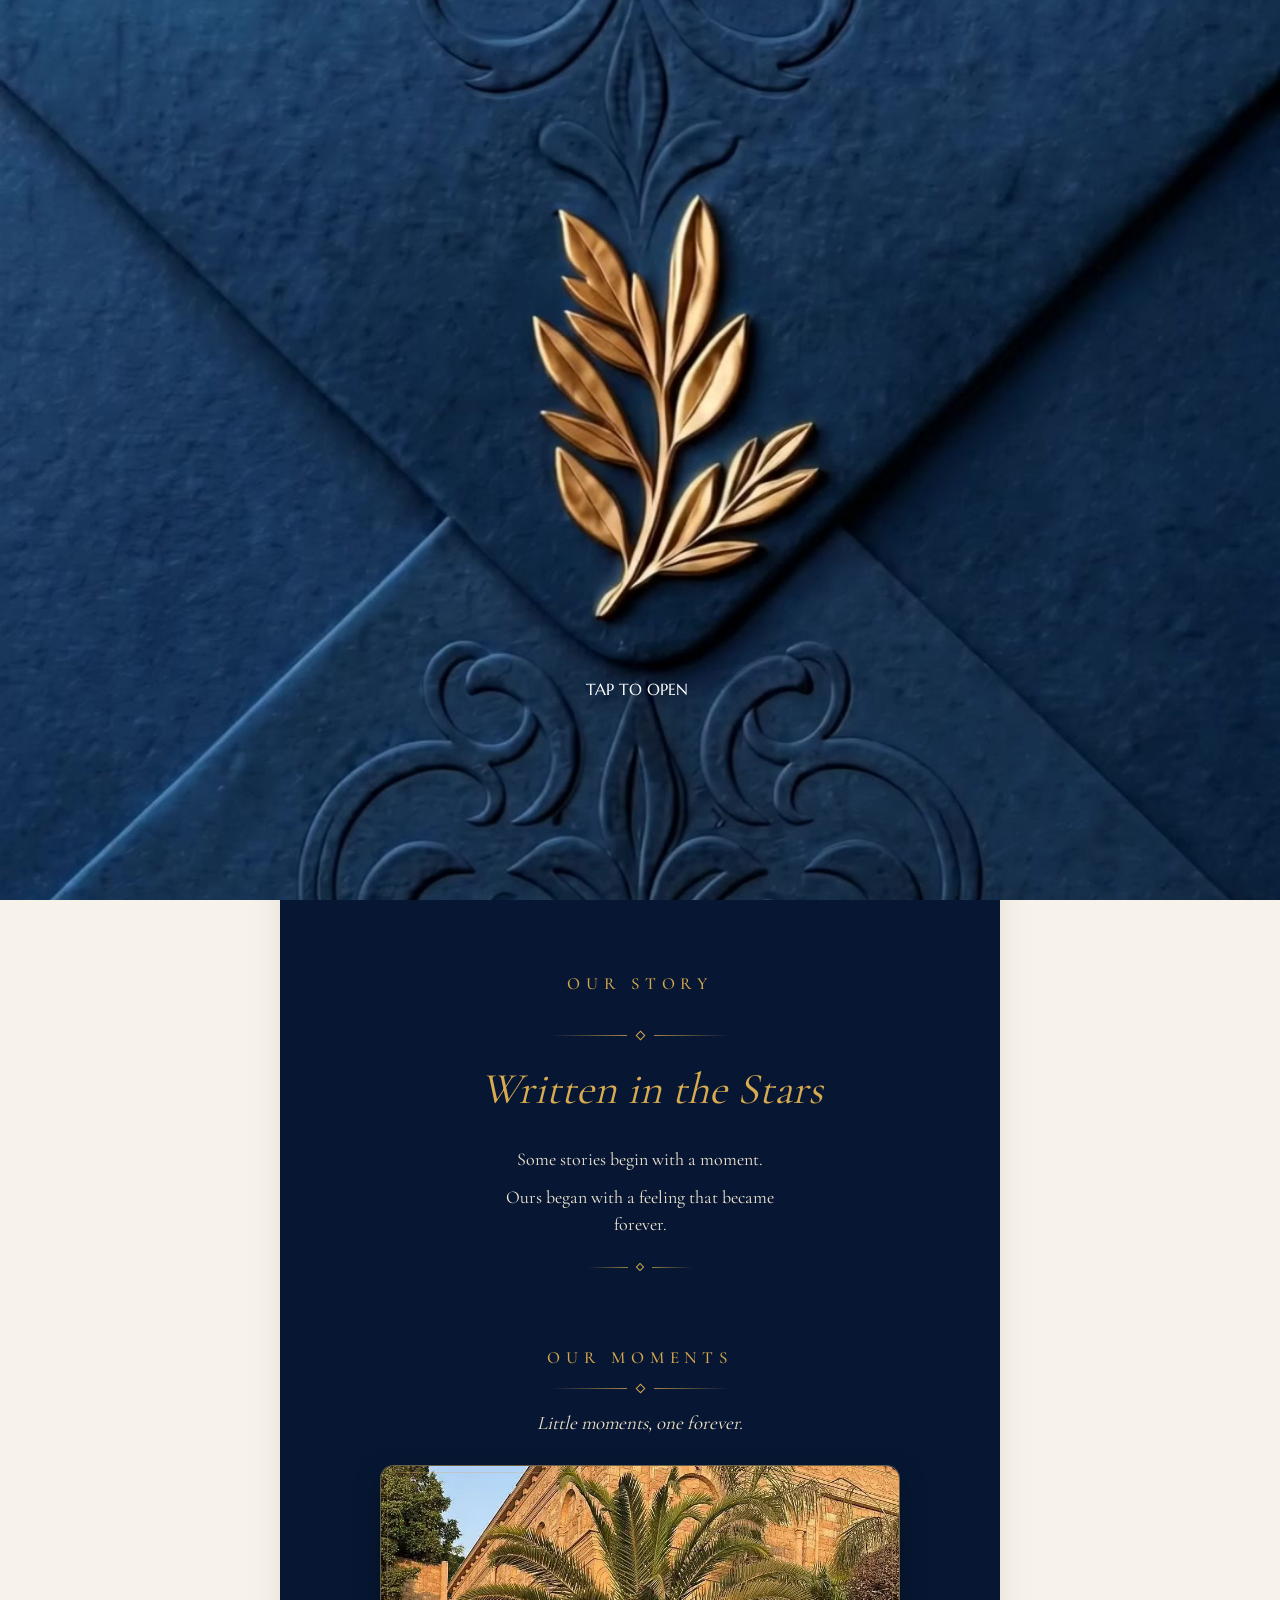
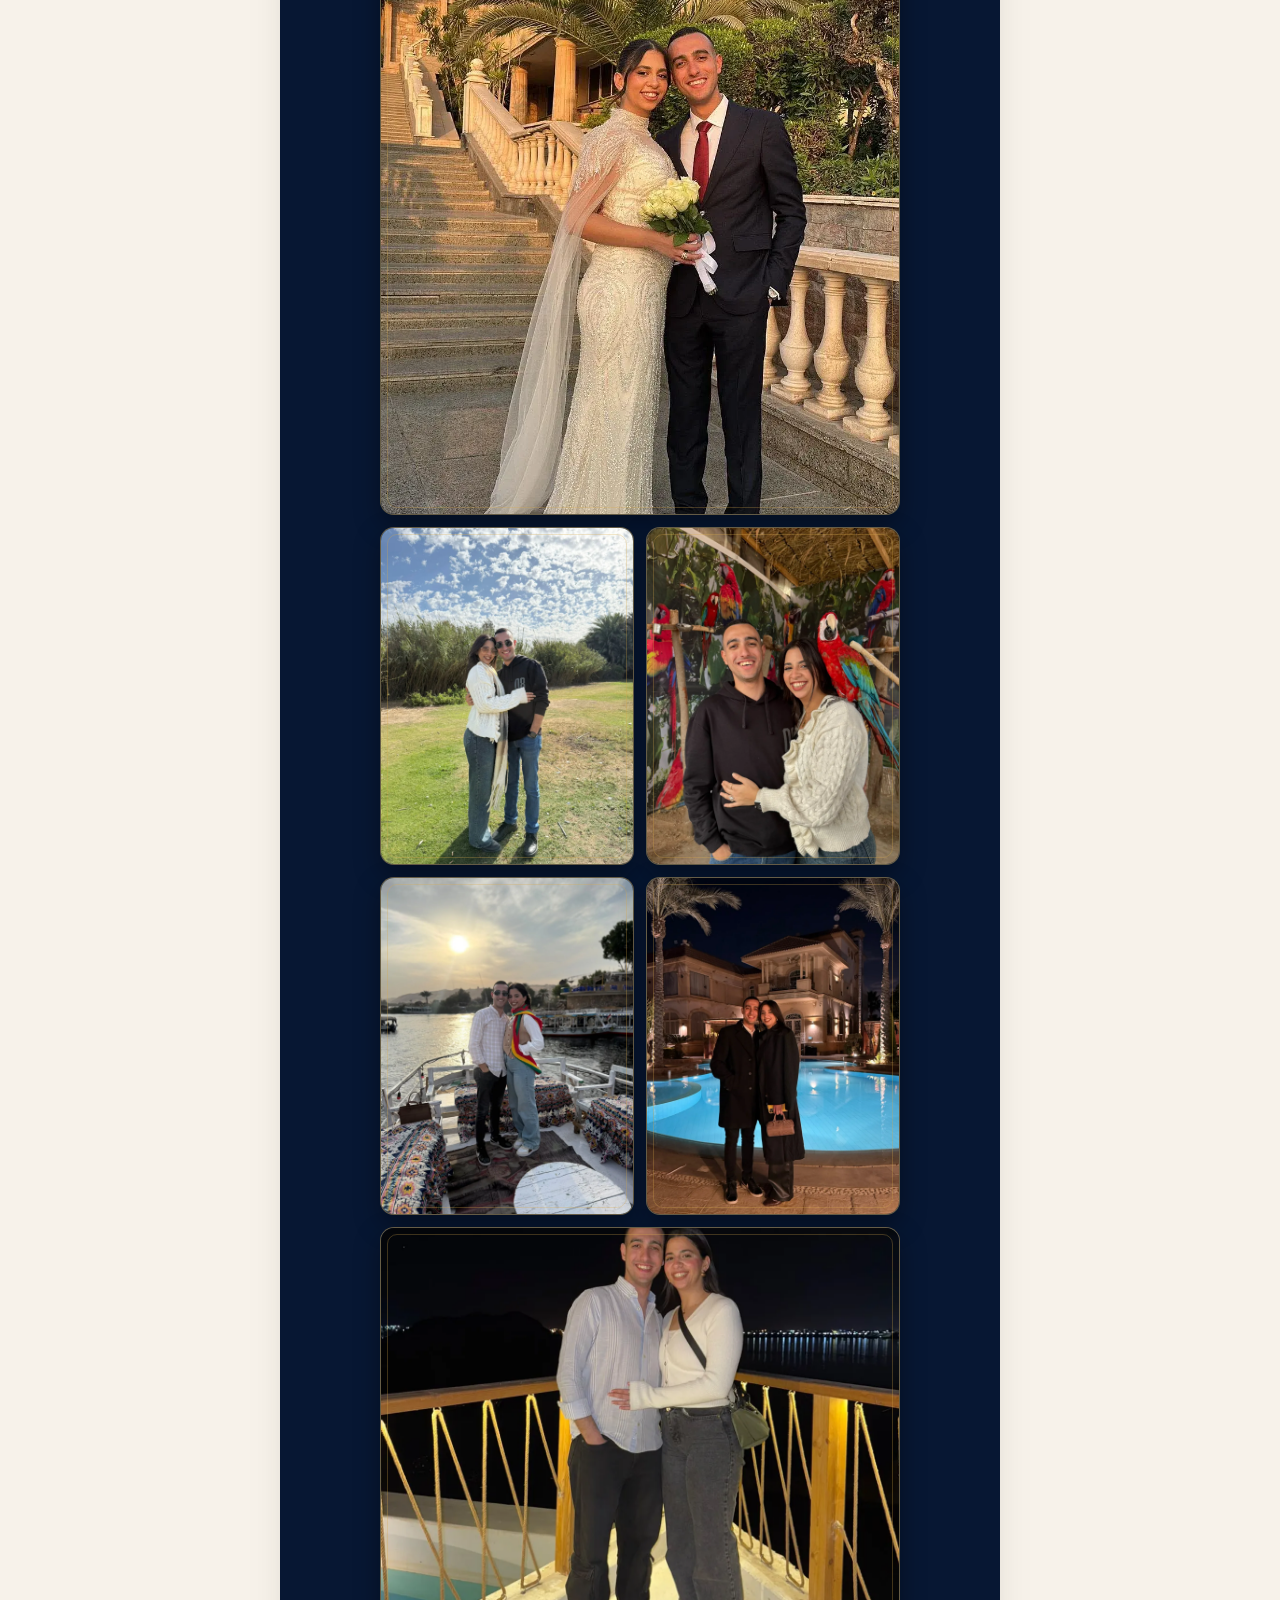
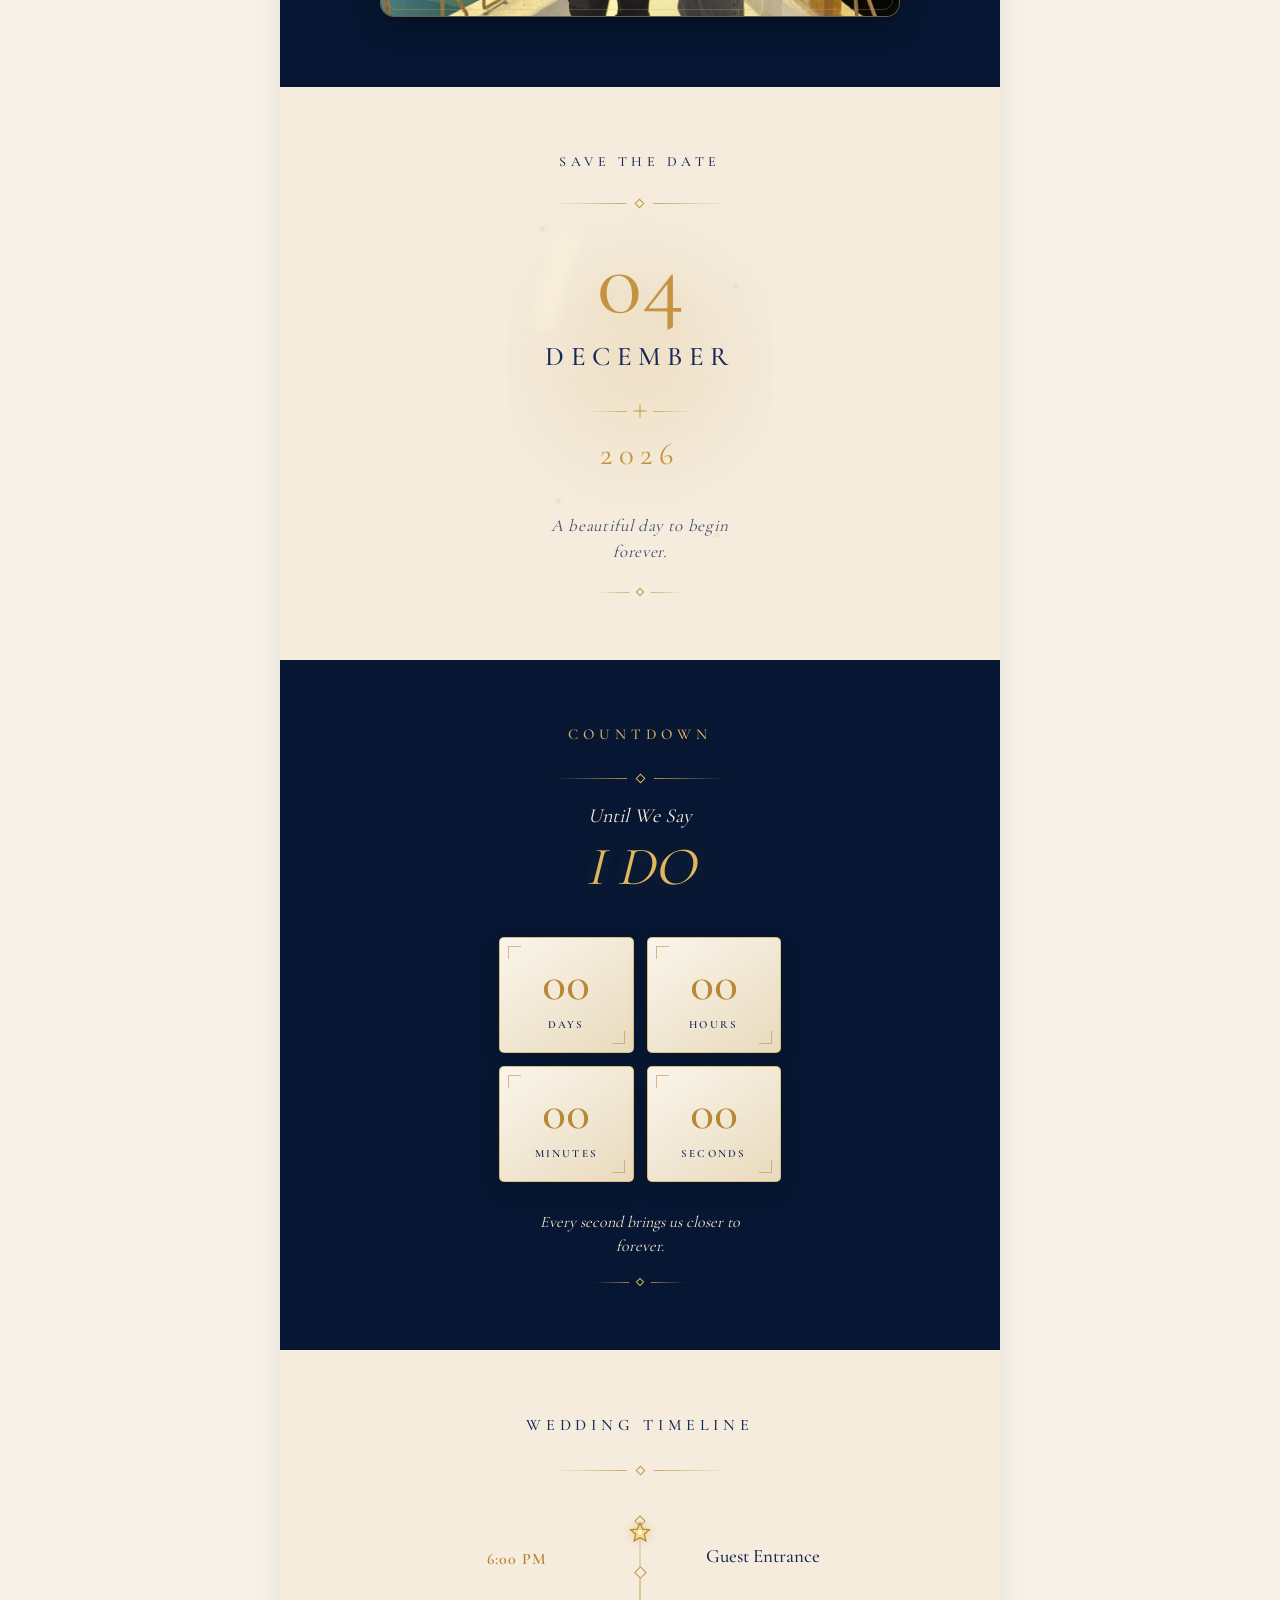
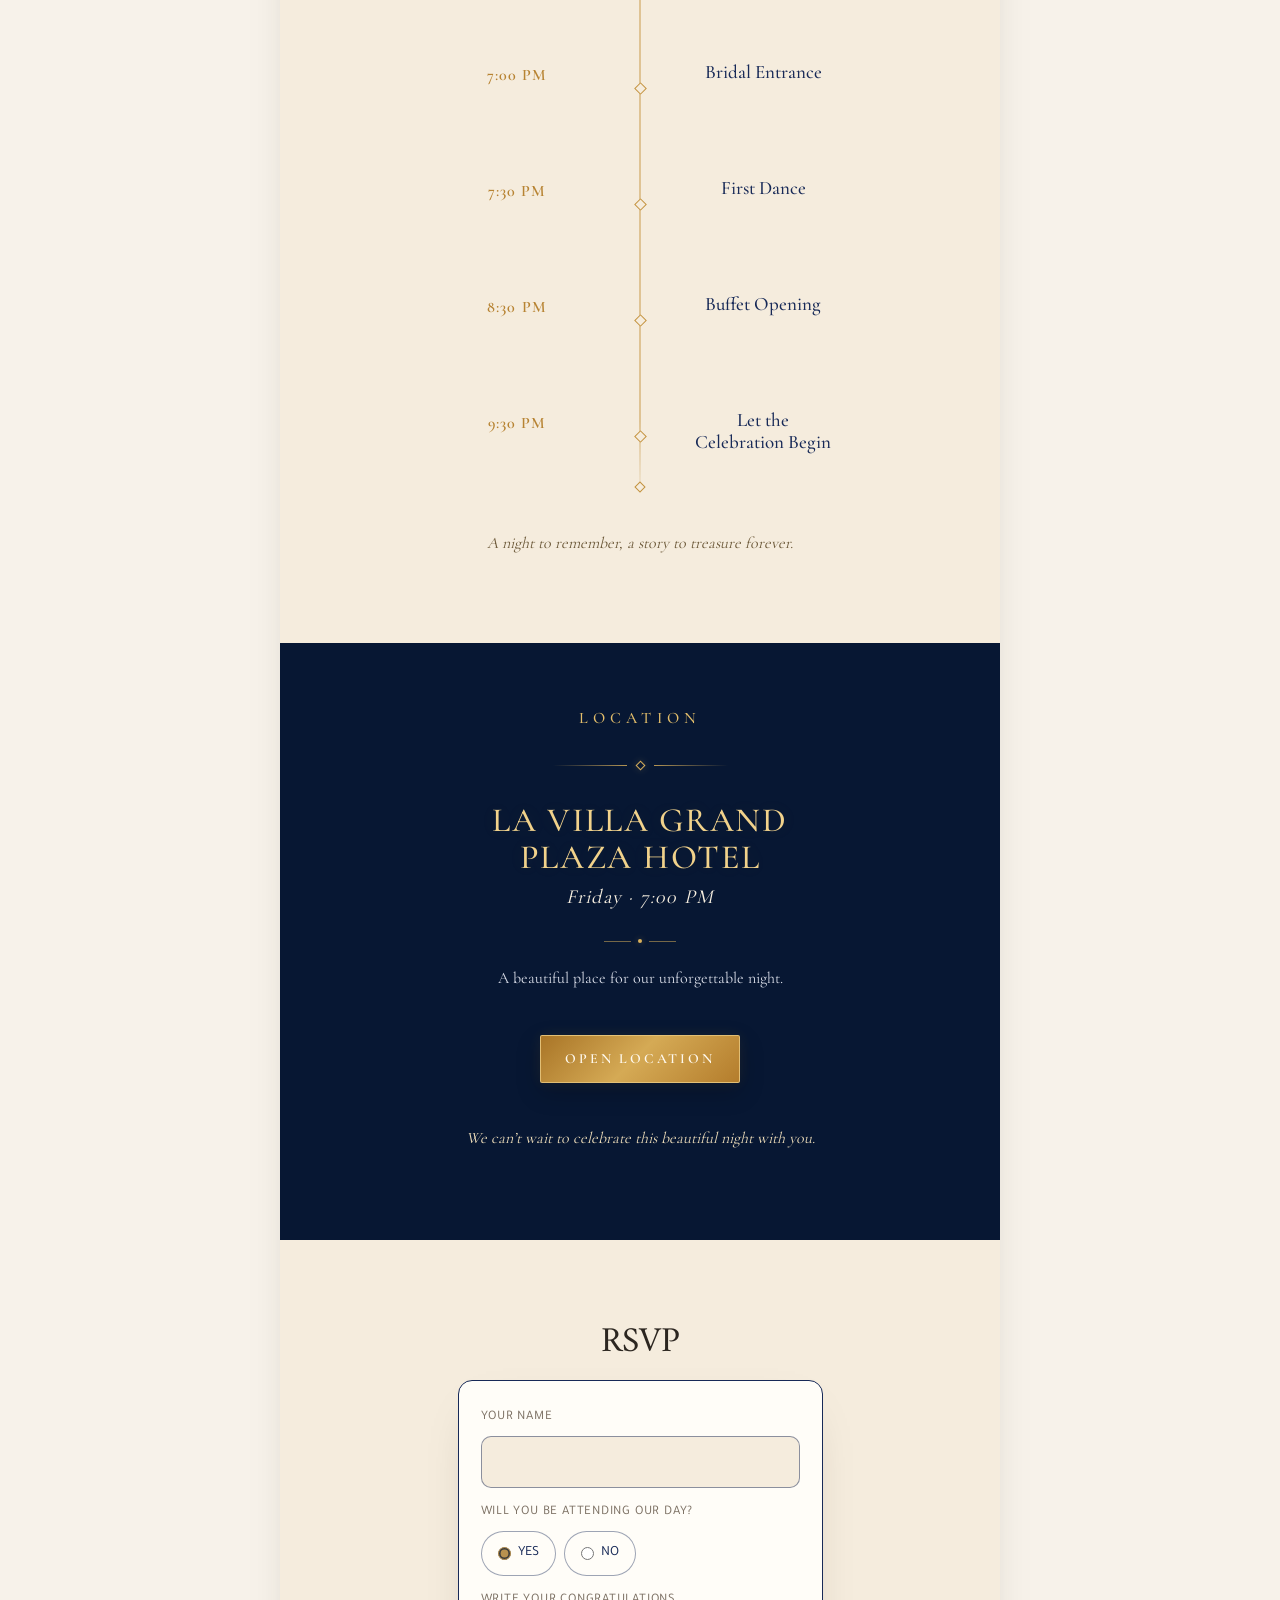
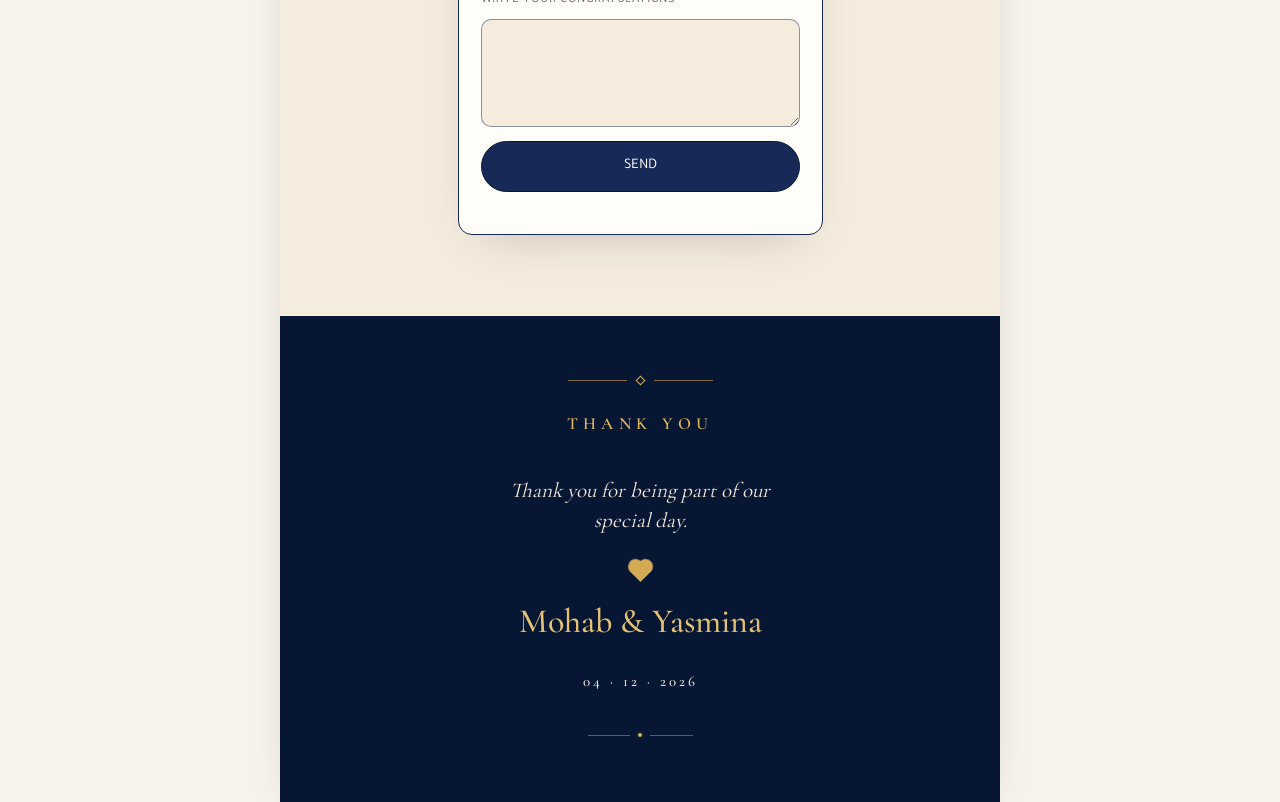
==== commit bed79c91: "Add couple photo gallery Navy and gold 'Our Moments' section after Our Story: featured wedding photo" ====
--- a/index.html
+++ b/index.html
@@ -316,6 +316,88 @@
   section.style.minHeight = "0";
 
 })();}catch(e){console.error('[invite] كود القسم وقع:',e);}})();</script>
+</section>
+<section id="gallery" class="lb" style="--block-bg:#071733">
+<style>
+#gallery{background:#071733;padding:10px 18px 70px;container-type:inline-size}
+#gallery .g-head{text-align:center;margin-bottom:26px}
+#gallery .g-title{font-family:"Cormorant Garamond",Georgia,serif;font-size:17px;font-weight:500;letter-spacing:.34em;color:#D6A84D}
+#gallery .g-orn{display:flex;align-items:center;justify-content:center;gap:10px;margin:12px auto 0;width:180px}
+#gallery .g-orn i{flex:1;height:1px;background:linear-gradient(90deg,transparent,rgba(214,168,77,.75))}
+#gallery .g-orn i:last-child{background:linear-gradient(90deg,rgba(214,168,77,.75),transparent)}
+#gallery .g-orn b{width:7px;height:7px;border:1px solid #D6A84D;transform:rotate(45deg)}
+#gallery .g-sub{font-family:"Cormorant Garamond",Georgia,serif;font-style:italic;font-size:19px;color:#EEE1C5;margin-top:14px}
+#gallery .g-grid{display:grid;grid-template-columns:1fr 1fr;gap:12px;max-width:520px;margin:0 auto}
+#gallery .g-item{position:relative;margin:0;padding:0;border:1px solid rgba(214,168,77,.45);border-radius:14px;overflow:hidden;cursor:zoom-in;background:#0b1f42;box-shadow:0 10px 26px rgba(0,0,0,.35);opacity:0;transform:translateY(18px);transition:opacity .9s ease,transform .9s ease}
+#gallery .g-item.is-in{opacity:1;transform:none}
+#gallery .g-item::after{content:"";position:absolute;inset:6px;border:1px solid rgba(214,168,77,.28);border-radius:10px;pointer-events:none}
+#gallery .g-item img{display:block;width:100%;height:100%;object-fit:cover;aspect-ratio:3/4;transition:transform 1.2s ease}
+#gallery .g-item:hover img{transform:scale(1.04)}
+#gallery .g-feature{grid-column:1/-1}
+#gallery .g-feature img{aspect-ratio:4/5;object-position:50% 45%}
+#gallery .g-wide{grid-column:1/-1}
+#gallery .g-wide img{aspect-ratio:4/3;object-position:50% 62%}
+#g-lightbox{position:fixed;inset:0;z-index:9999;background:rgba(4,12,28,.94);display:none;align-items:center;justify-content:center;touch-action:pan-y}
+#g-lightbox.open{display:flex}
+#g-lightbox img{max-width:92vw;max-height:84vh;max-height:84svh;border-radius:12px;border:1px solid rgba(214,168,77,.5);box-shadow:0 20px 60px rgba(0,0,0,.6)}
+#g-lightbox button{position:absolute;background:rgba(7,23,51,.7);border:1px solid rgba(214,168,77,.6);color:#D6A84D;width:44px;height:44px;border-radius:50%;font-size:22px;line-height:1;cursor:pointer;display:flex;align-items:center;justify-content:center}
+#g-lightbox .g-close{top:18px;right:18px}
+#g-lightbox .g-prev{left:12px;top:50%;transform:translateY(-50%)}
+#g-lightbox .g-next{right:12px;top:50%;transform:translateY(-50%)}
+#g-lightbox .g-count{position:absolute;bottom:22px;left:0;right:0;text-align:center;font-family:"Cormorant Garamond",Georgia,serif;letter-spacing:.3em;color:#D6A84D;font-size:14px}
+</style>
+  <div class="g-head">
+    <div class="g-title">OUR MOMENTS</div>
+    <div class="g-orn"><i></i><b></b><i></i></div>
+    <div class="g-sub">Little moments, one forever.</div>
+  </div>
+  <div class="g-grid">
+    <figure class="g-item g-feature"><img src="assets/images/gallery/photo-1.webp" alt="Mohab and Yasmina" loading="lazy"></figure>
+    <figure class="g-item"><img src="assets/images/gallery/photo-2.webp" alt="Mohab and Yasmina" loading="lazy"></figure>
+    <figure class="g-item"><img src="assets/images/gallery/photo-3.webp" alt="Mohab and Yasmina" loading="lazy"></figure>
+    <figure class="g-item"><img src="assets/images/gallery/photo-4.webp" alt="Mohab and Yasmina" loading="lazy"></figure>
+    <figure class="g-item"><img src="assets/images/gallery/photo-5.webp" alt="Mohab and Yasmina" loading="lazy"></figure>
+    <figure class="g-item g-wide"><img src="assets/images/gallery/photo-6.webp" alt="Mohab and Yasmina" loading="lazy"></figure>
+  </div>
+<div id="g-lightbox" aria-hidden="true">
+  <img alt="">
+  <button type="button" class="g-close" aria-label="Close">&times;</button>
+  <button type="button" class="g-prev" aria-label="Previous">&#8249;</button>
+  <button type="button" class="g-next" aria-label="Next">&#8250;</button>
+  <div class="g-count"></div>
+</div>
+<script>
+(function () {
+  var items = [].slice.call(document.querySelectorAll('#gallery .g-item'));
+  var srcs = items.map(function (f) { return f.querySelector('img').getAttribute('src'); });
+  var box = document.getElementById('g-lightbox'), big = box.querySelector('img'), count = box.querySelector('.g-count');
+  // the lightbox must sit at the top level so the page's section transforms can't trap position:fixed
+  document.body.appendChild(box);
+  var i = 0;
+  function show(n) { i = (n + srcs.length) % srcs.length; big.src = srcs[i]; count.textContent = (i + 1) + ' / ' + srcs.length; }
+  function open(n) { show(n); box.classList.add('open'); box.setAttribute('aria-hidden', 'false'); if (window.__lbScroll) window.__lbScroll.stop(); }
+  function close() { box.classList.remove('open'); box.setAttribute('aria-hidden', 'true'); }
+  items.forEach(function (f, n) { f.addEventListener('click', function () { open(n); }); });
+  box.querySelector('.g-close').addEventListener('click', close);
+  box.querySelector('.g-prev').addEventListener('click', function (e) { e.stopPropagation(); show(i - 1); });
+  box.querySelector('.g-next').addEventListener('click', function (e) { e.stopPropagation(); show(i + 1); });
+  box.addEventListener('click', function (e) { if (e.target === box) close(); });
+  document.addEventListener('keydown', function (e) {
+    if (!box.classList.contains('open')) return;
+    if (e.key === 'Escape') close(); else if (e.key === 'ArrowLeft') show(i - 1); else if (e.key === 'ArrowRight') show(i + 1);
+  });
+  var x0 = null;
+  box.addEventListener('touchstart', function (e) { x0 = e.touches[0].clientX; }, { passive: true });
+  box.addEventListener('touchend', function (e) {
+    if (x0 === null) return; var dx = e.changedTouches[0].clientX - x0; x0 = null;
+    if (Math.abs(dx) > 40) show(i + (dx < 0 ? 1 : -1));
+  });
+  if ('IntersectionObserver' in window) {
+    var io = new IntersectionObserver(function (es) { es.forEach(function (en) { if (en.isIntersecting) { en.target.classList.add('is-in'); io.unobserve(en.target); } }); }, { threshold: .15 });
+    items.forEach(function (f) { io.observe(f); });
+  } else items.forEach(function (f) { f.classList.add('is-in'); });
+})();
+</script>
 </section>
 <section id="text-1b5nqm" class="lb lb--text lb--w-normal lb-anim lb-anim--fade is-in" style="--block-bg: #f5ecdd; --block-overlay: 0; --block-pt: 0px; --block-pb: 0px; --block-radius: 0px; --block-align: center; --block-flex: center; height: auto; min-height: 0px;" data-block="text-1b5nqm" data-block-type="text">
 
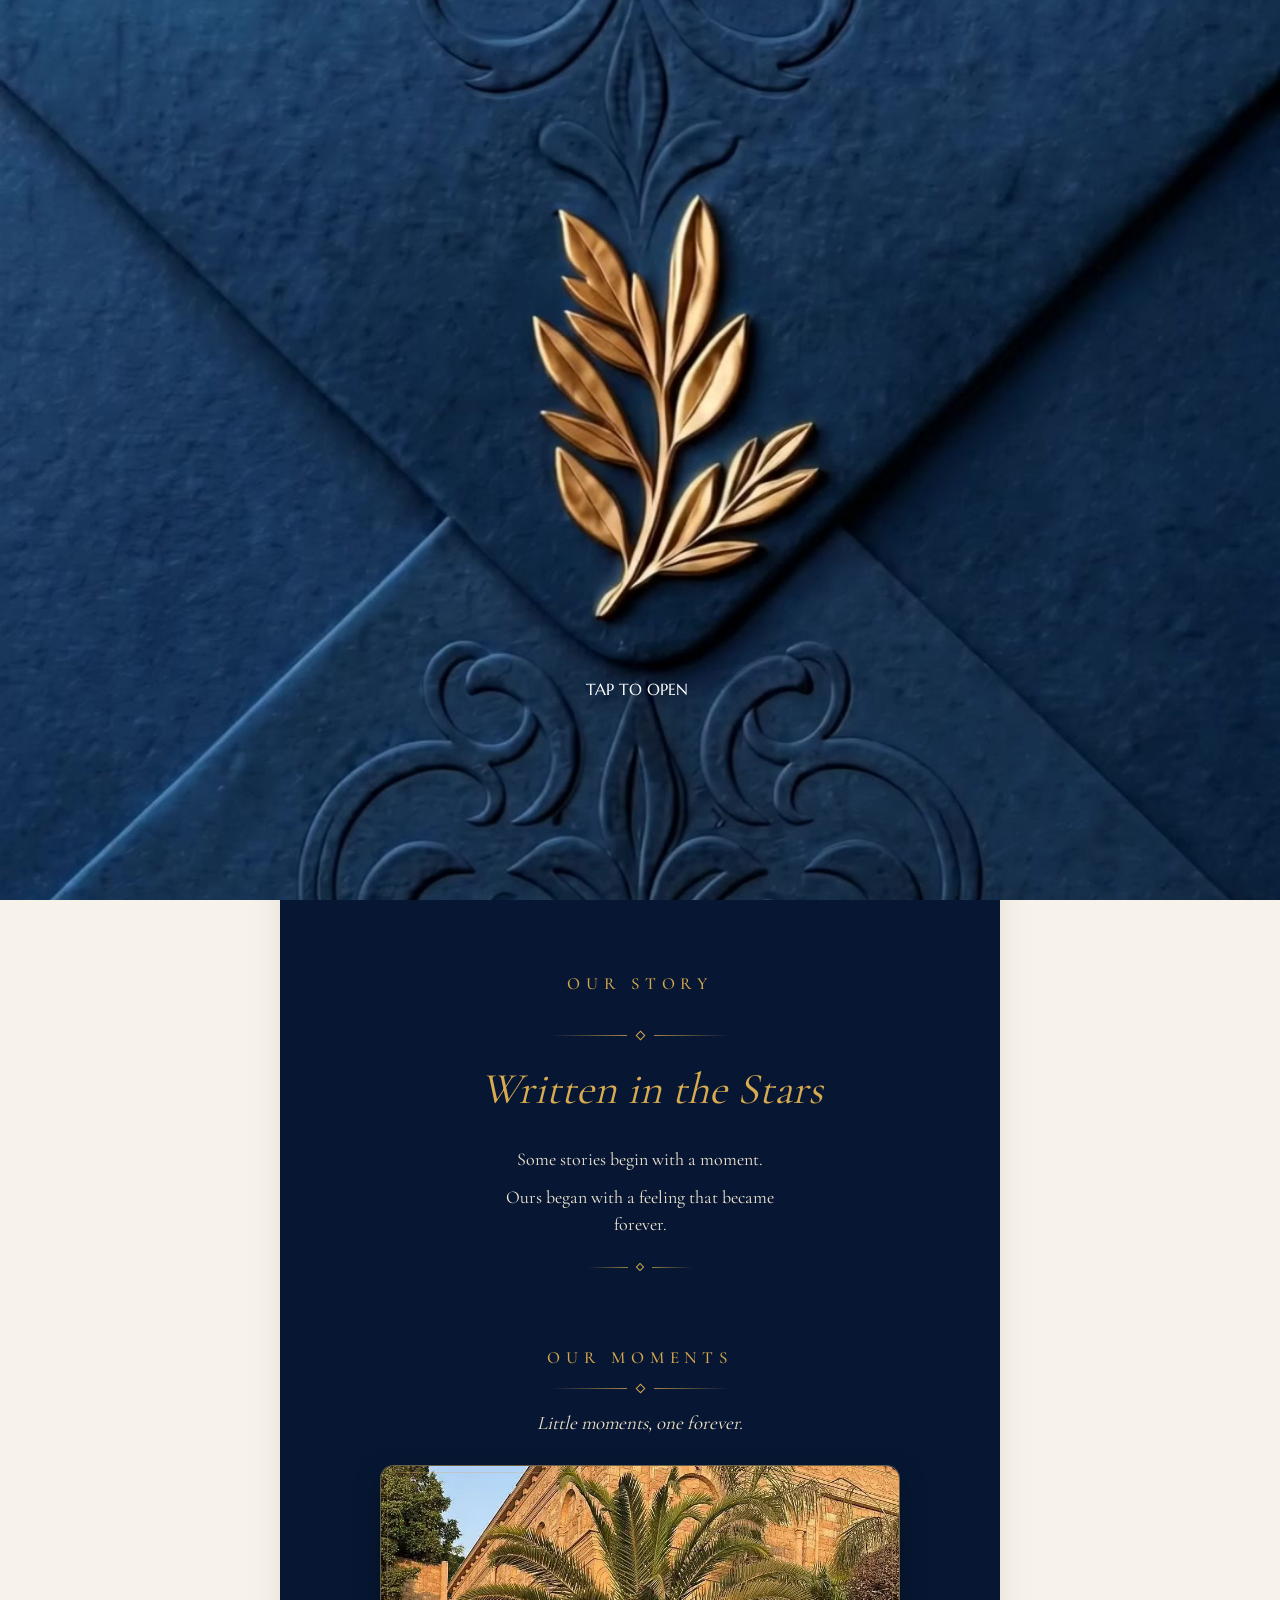
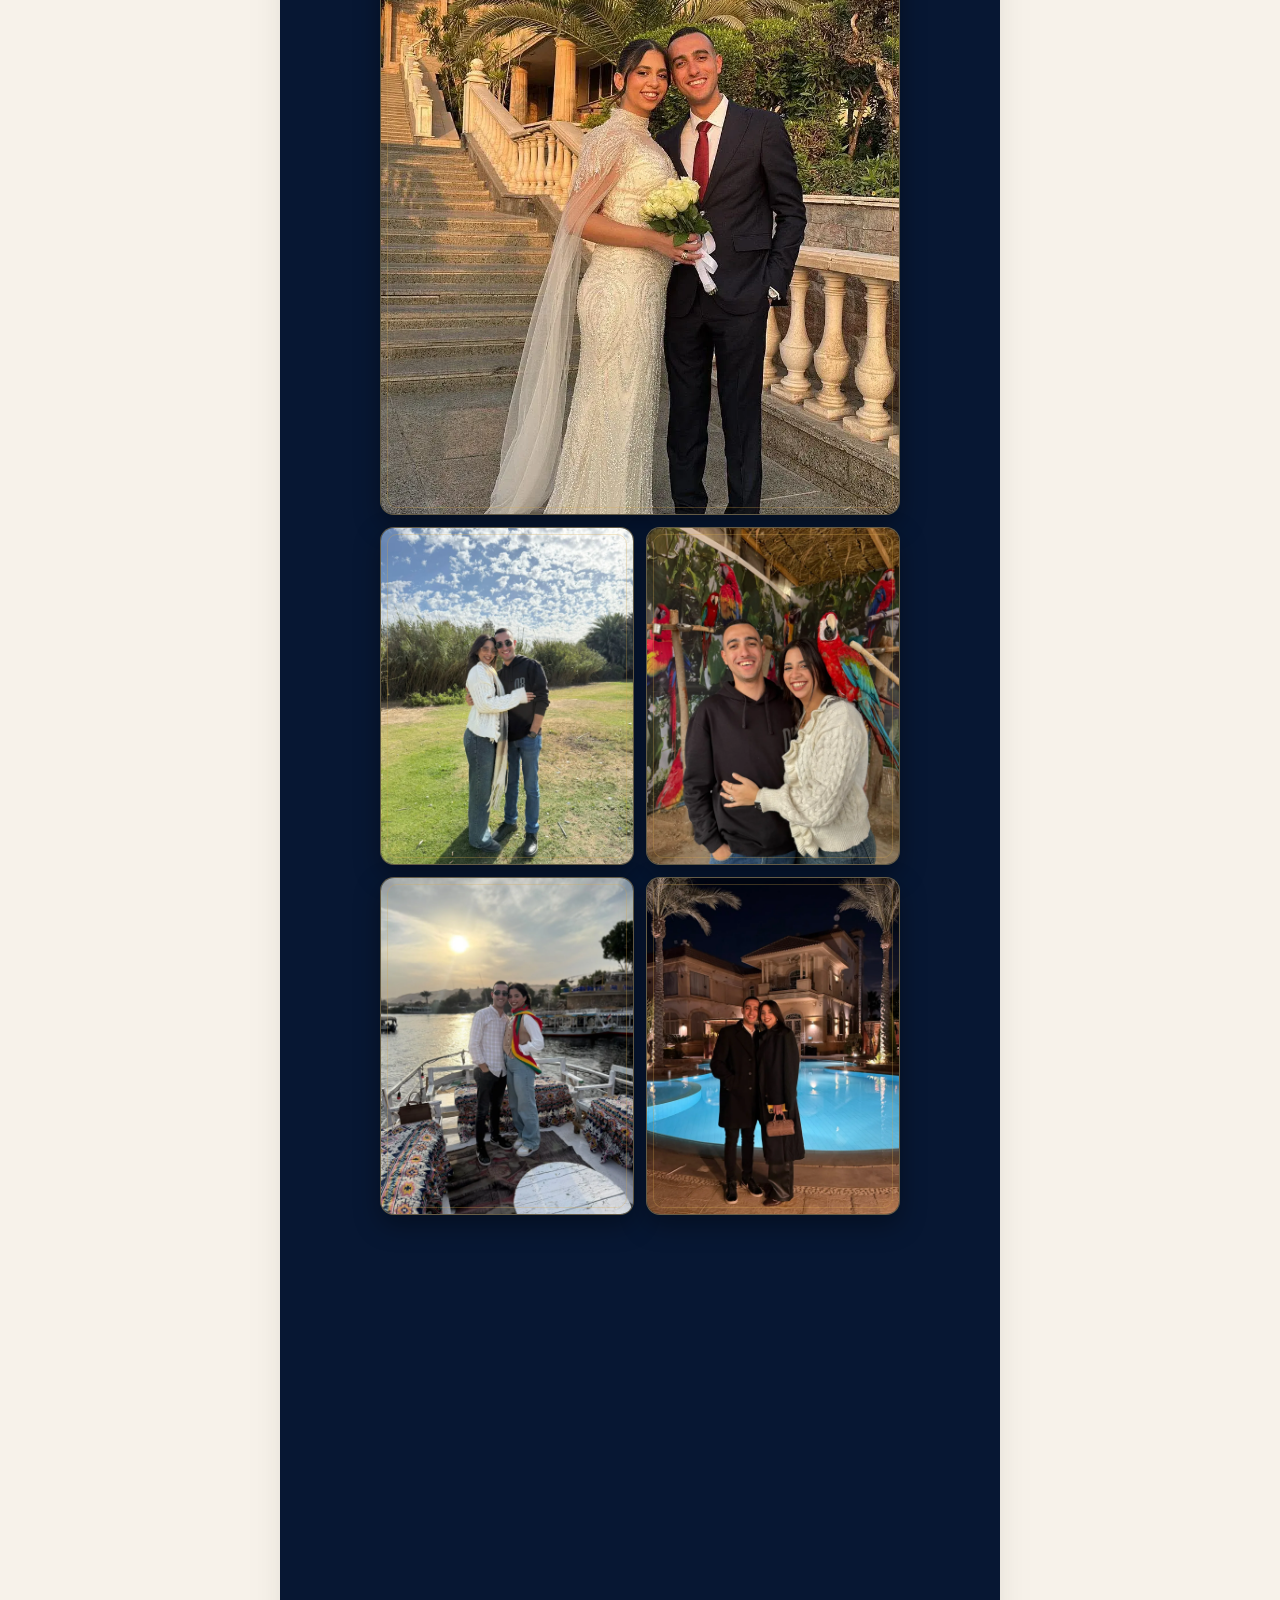
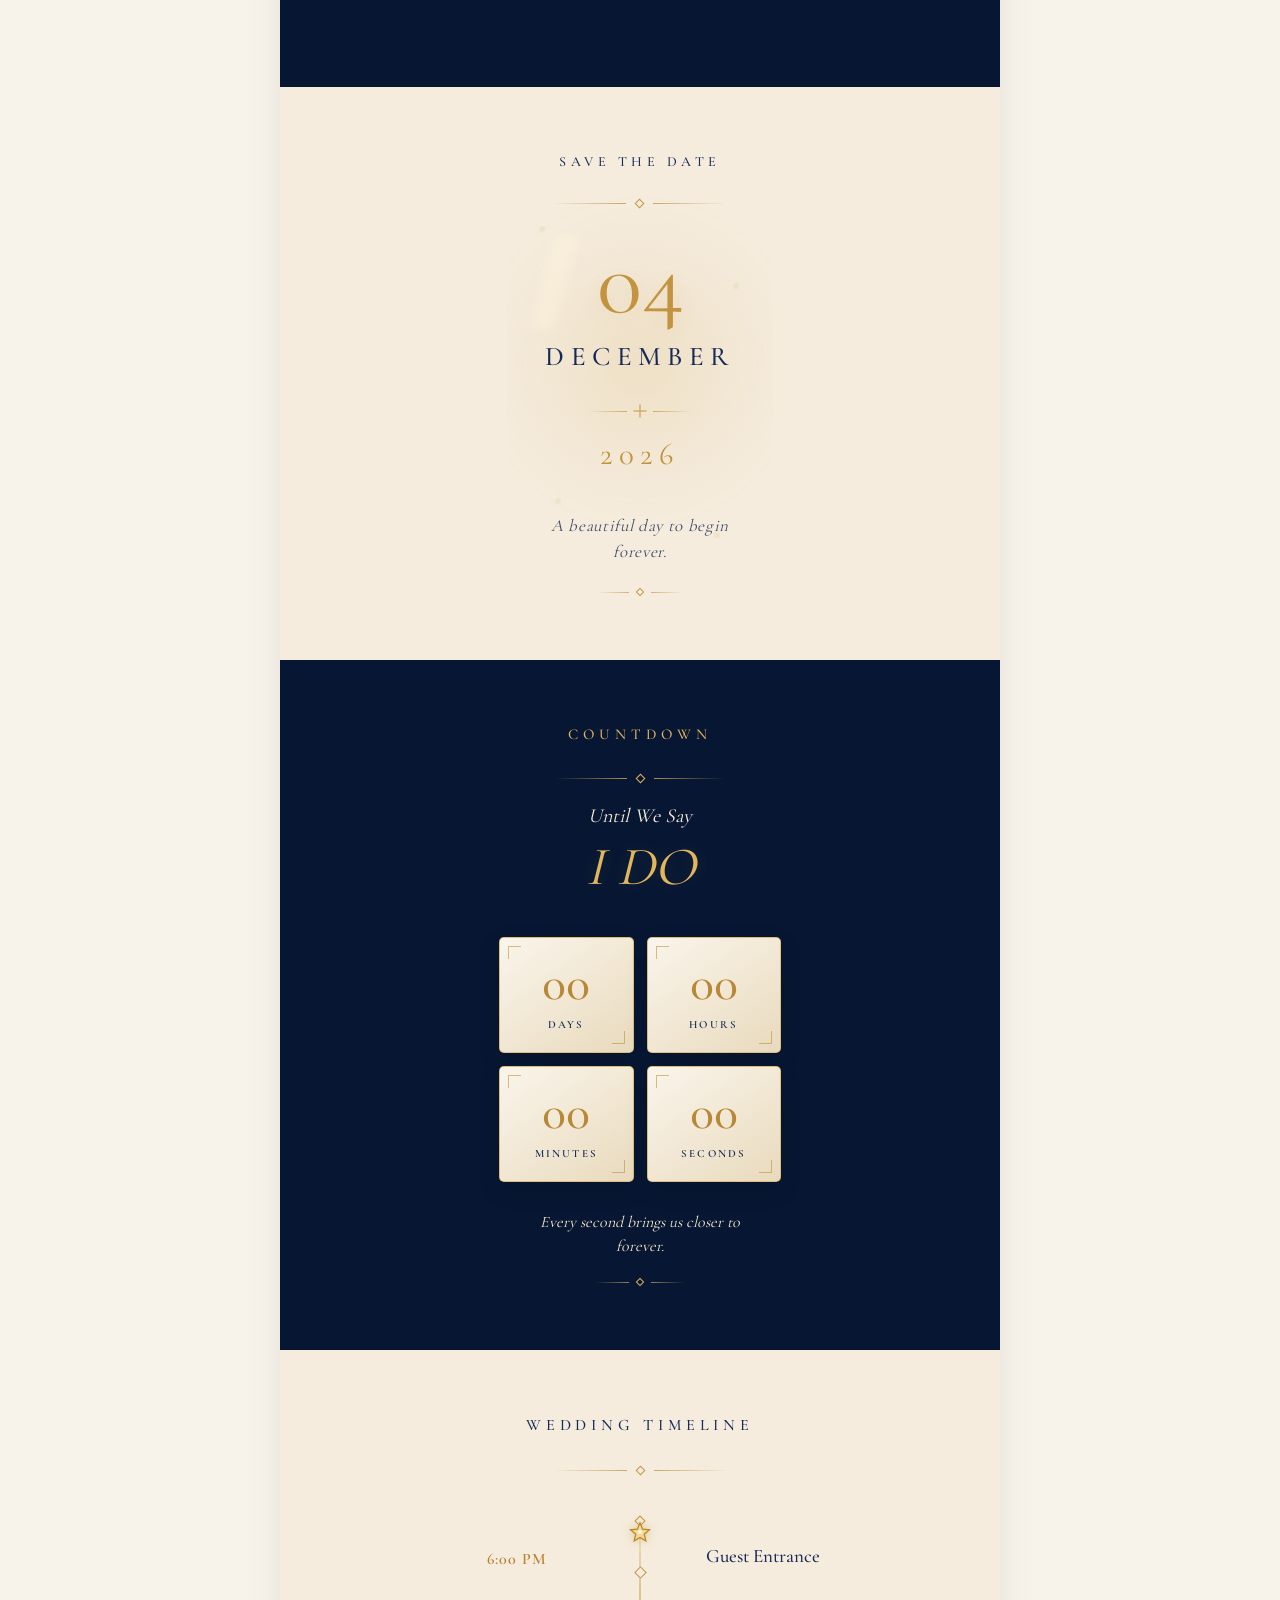
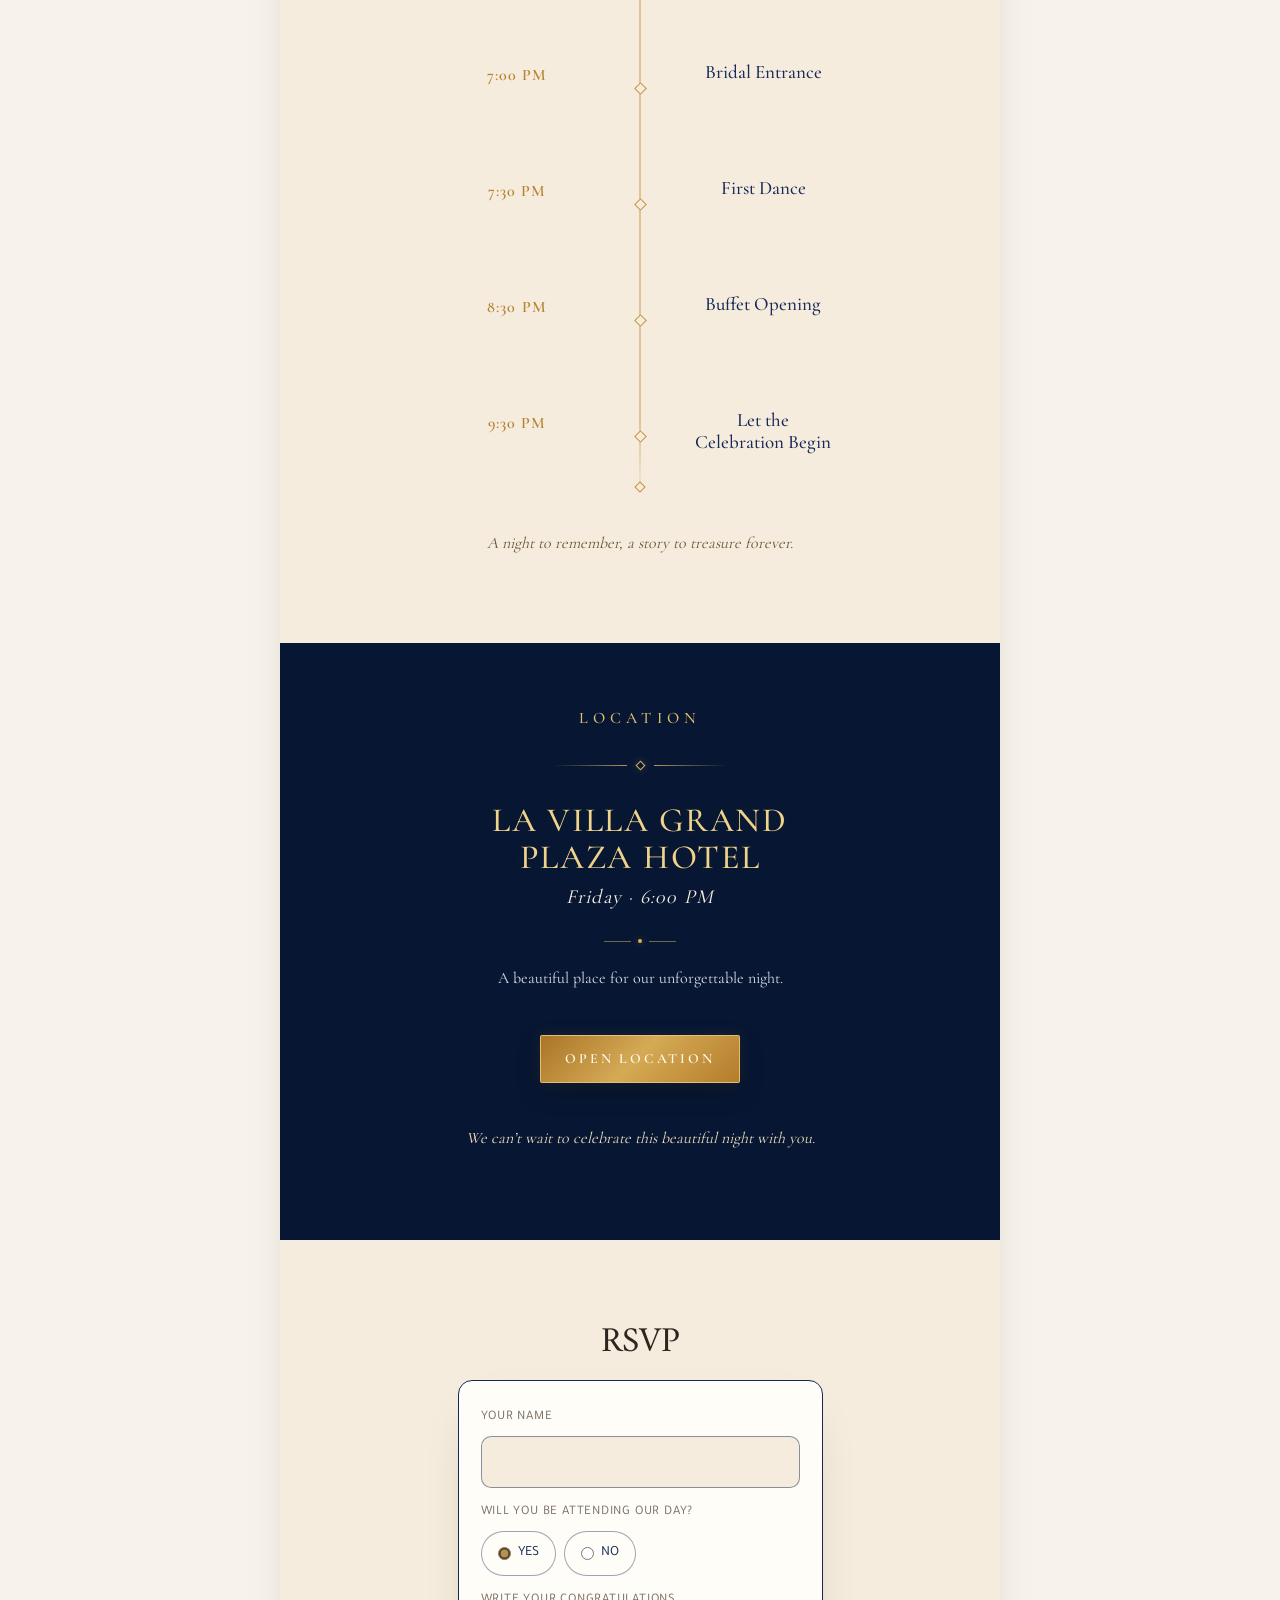
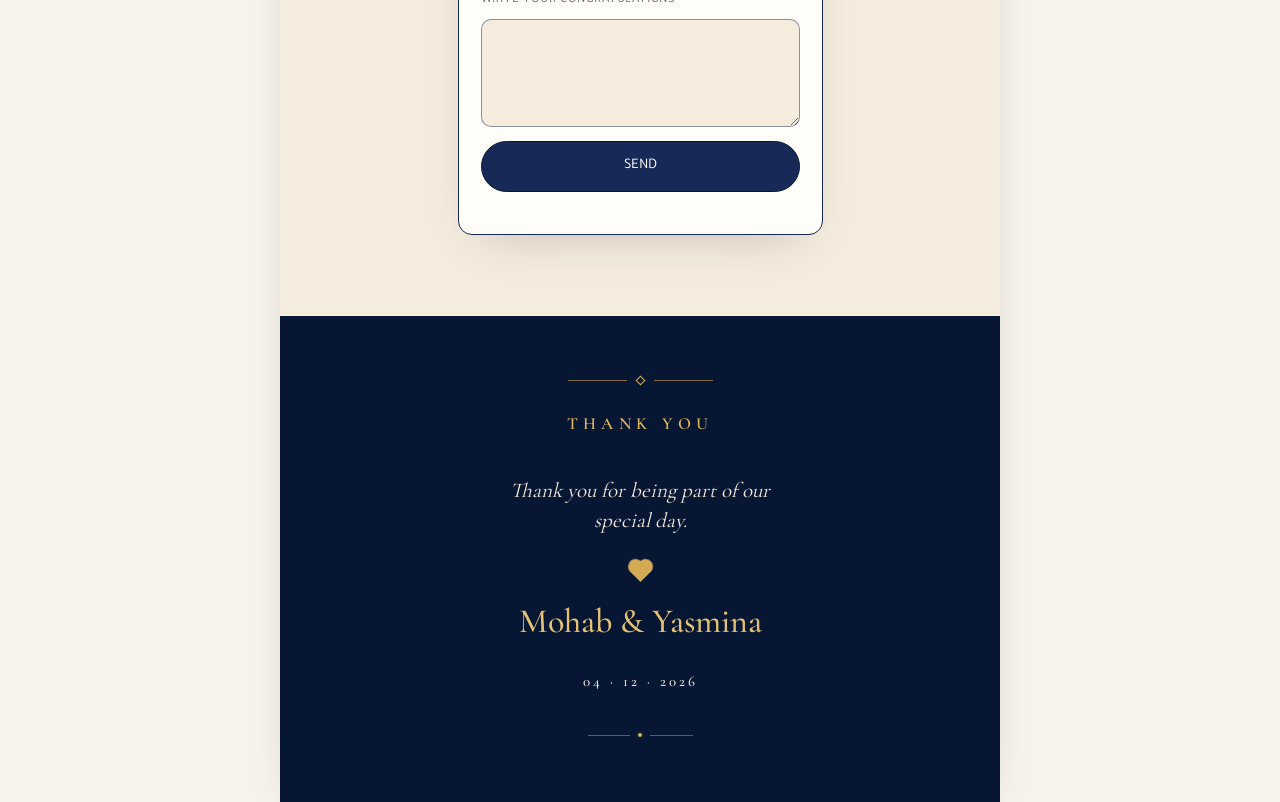
==== commit 8bcf908d: "Start time 6 PM (guest entrance) Co-Authored-By: Claude Opus 5.5 <noreply@anthropic.com>" ====
--- a/index.html
+++ b/index.html
@@ -2,7 +2,7 @@
 <meta charset="utf-8">
 <meta name="viewport" content="width=device-width, initial-scale=1, viewport-fit=cover">
 <title>Mohab &amp; Yasmina · Wedding · 04.12.2026</title>
-<meta name="description" content="Mohab Hany &amp; Yasmina Sherif · Friday 04.12.2026 · 7:00 PM · La Villa Grand Plaza Hotel">
+<meta name="description" content="Mohab Hany &amp; Yasmina Sherif · Friday 04.12.2026 · 6:00 PM · La Villa Grand Plaza Hotel">
 <meta name="robots" content="noindex, nofollow">
 <link rel="icon" href="assets/images/favicon.png">
 
@@ -10,7 +10,7 @@
 <meta property="og:type" content="website">
 <meta property="og:locale" content="en_US">
 <meta property="og:title" content="Mohab &amp; Yasmina · Wedding">
-<meta property="og:description" content="Mohab Hany &amp; Yasmina Sherif · Friday 04.12.2026 · 7:00 PM · La Villa Grand Plaza Hotel">
+<meta property="og:description" content="Mohab Hany &amp; Yasmina Sherif · Friday 04.12.2026 · 6:00 PM · La Villa Grand Plaza Hotel">
 <meta property="og:image" content="assets/images/share-cover.jpg">
 <meta property="og:image:secure_url" content="assets/images/share-cover.jpg">
 <meta property="og:image:width" content="720">
@@ -19,7 +19,7 @@
 <meta name="twitter:image" content="assets/images/share-cover.jpg">
 <meta name="twitter:card" content="summary_large_image">
 <meta name="twitter:title" content="Mohab &amp; Yasmina · Wedding">
-<meta name="twitter:description" content="Mohab Hany &amp; Yasmina Sherif · Friday 04.12.2026 · 7:00 PM · La Villa Grand Plaza Hotel">
+<meta name="twitter:description" content="Mohab Hany &amp; Yasmina Sherif · Friday 04.12.2026 · 6:00 PM · La Villa Grand Plaza Hotel">
 
 <style data-loading-critical="">
 html, body { margin: 0; min-height: 100%; }
@@ -1014,7 +1014,7 @@
 
   var targetDate =
     new Date(
-      "2026-12-04T19:00:00+02:00"
+      "2026-12-04T18:00:00+02:00"
     ).getTime();
 
 
@@ -1516,7 +1516,7 @@
     <div class="farha-palace-location-move farha-palace-location-city-group">
       <div class="farha-palace-location-anim farha-palace-location-city-anim">
         <span class="farha-palace-location-city" data-move="ce-4">
-          Friday · 7:00 PM
+          Friday · 6:00 PM
         </span>
       </div>
     </div>
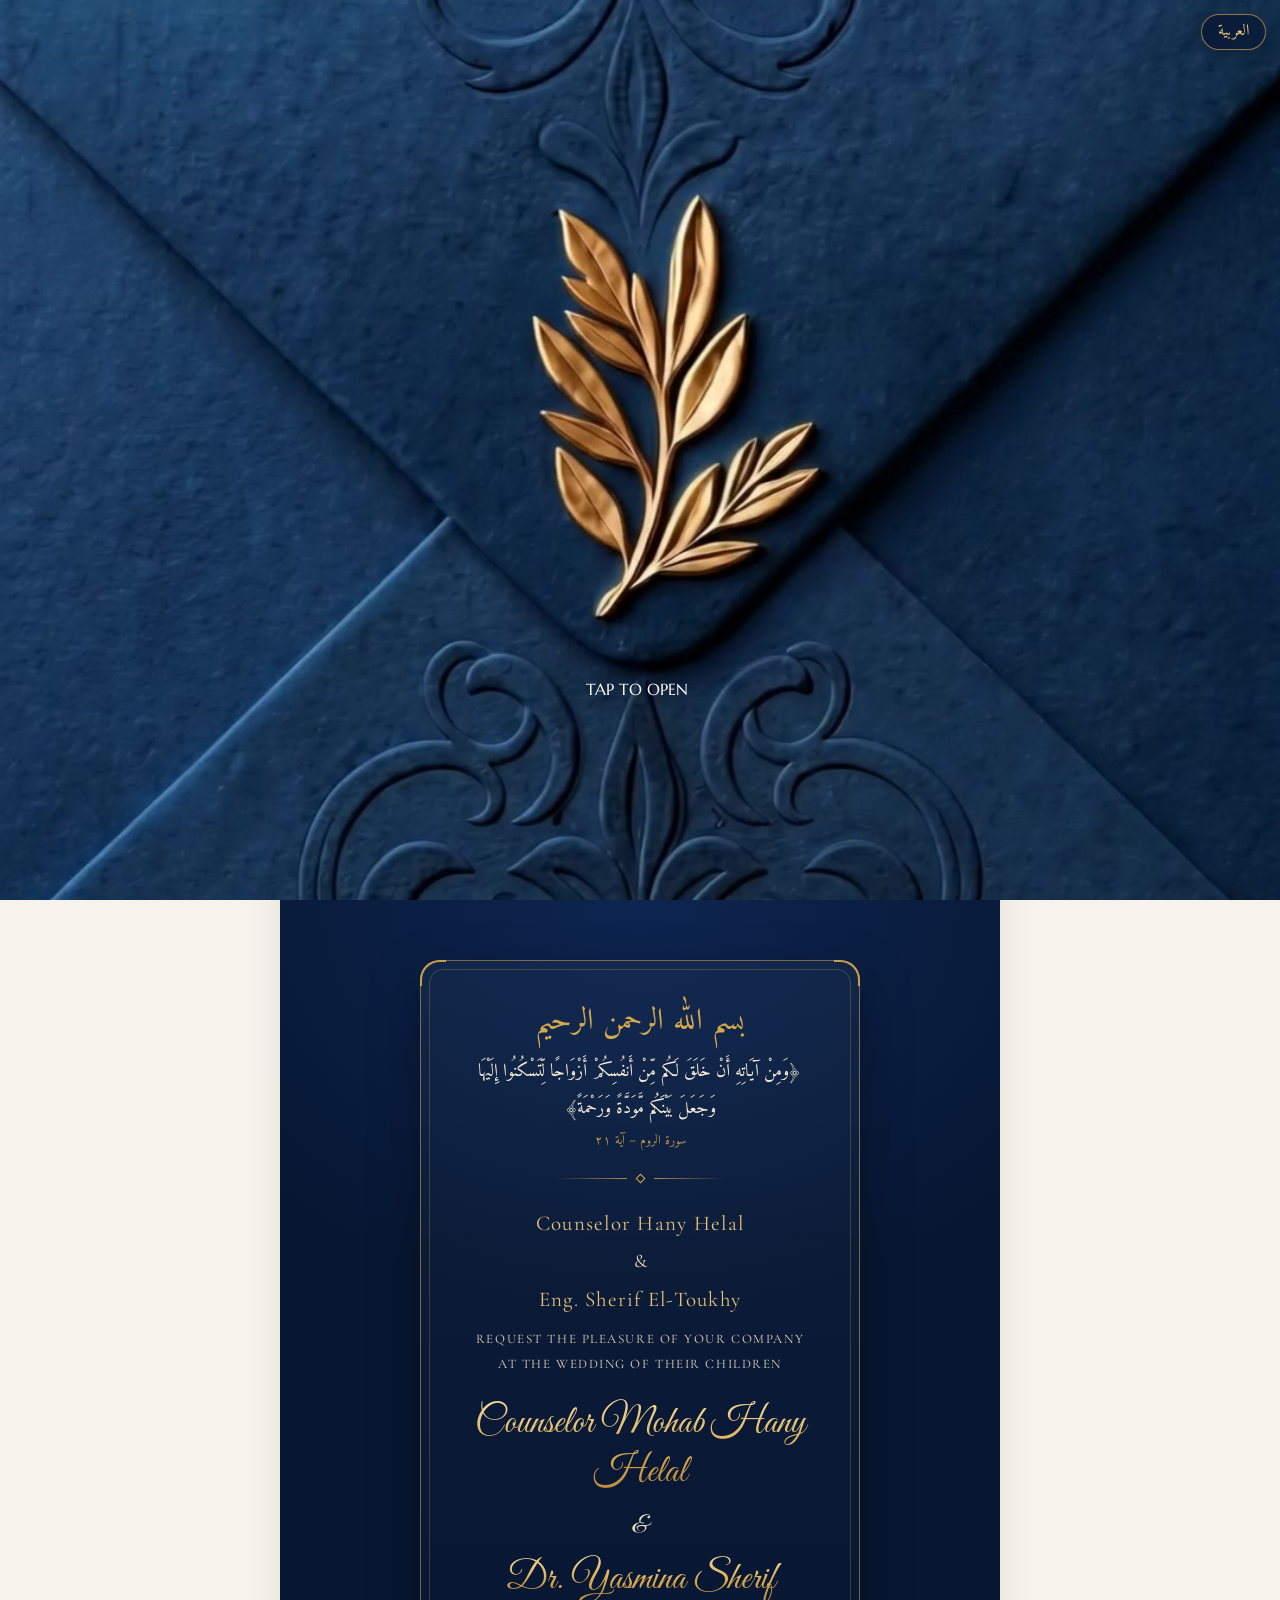
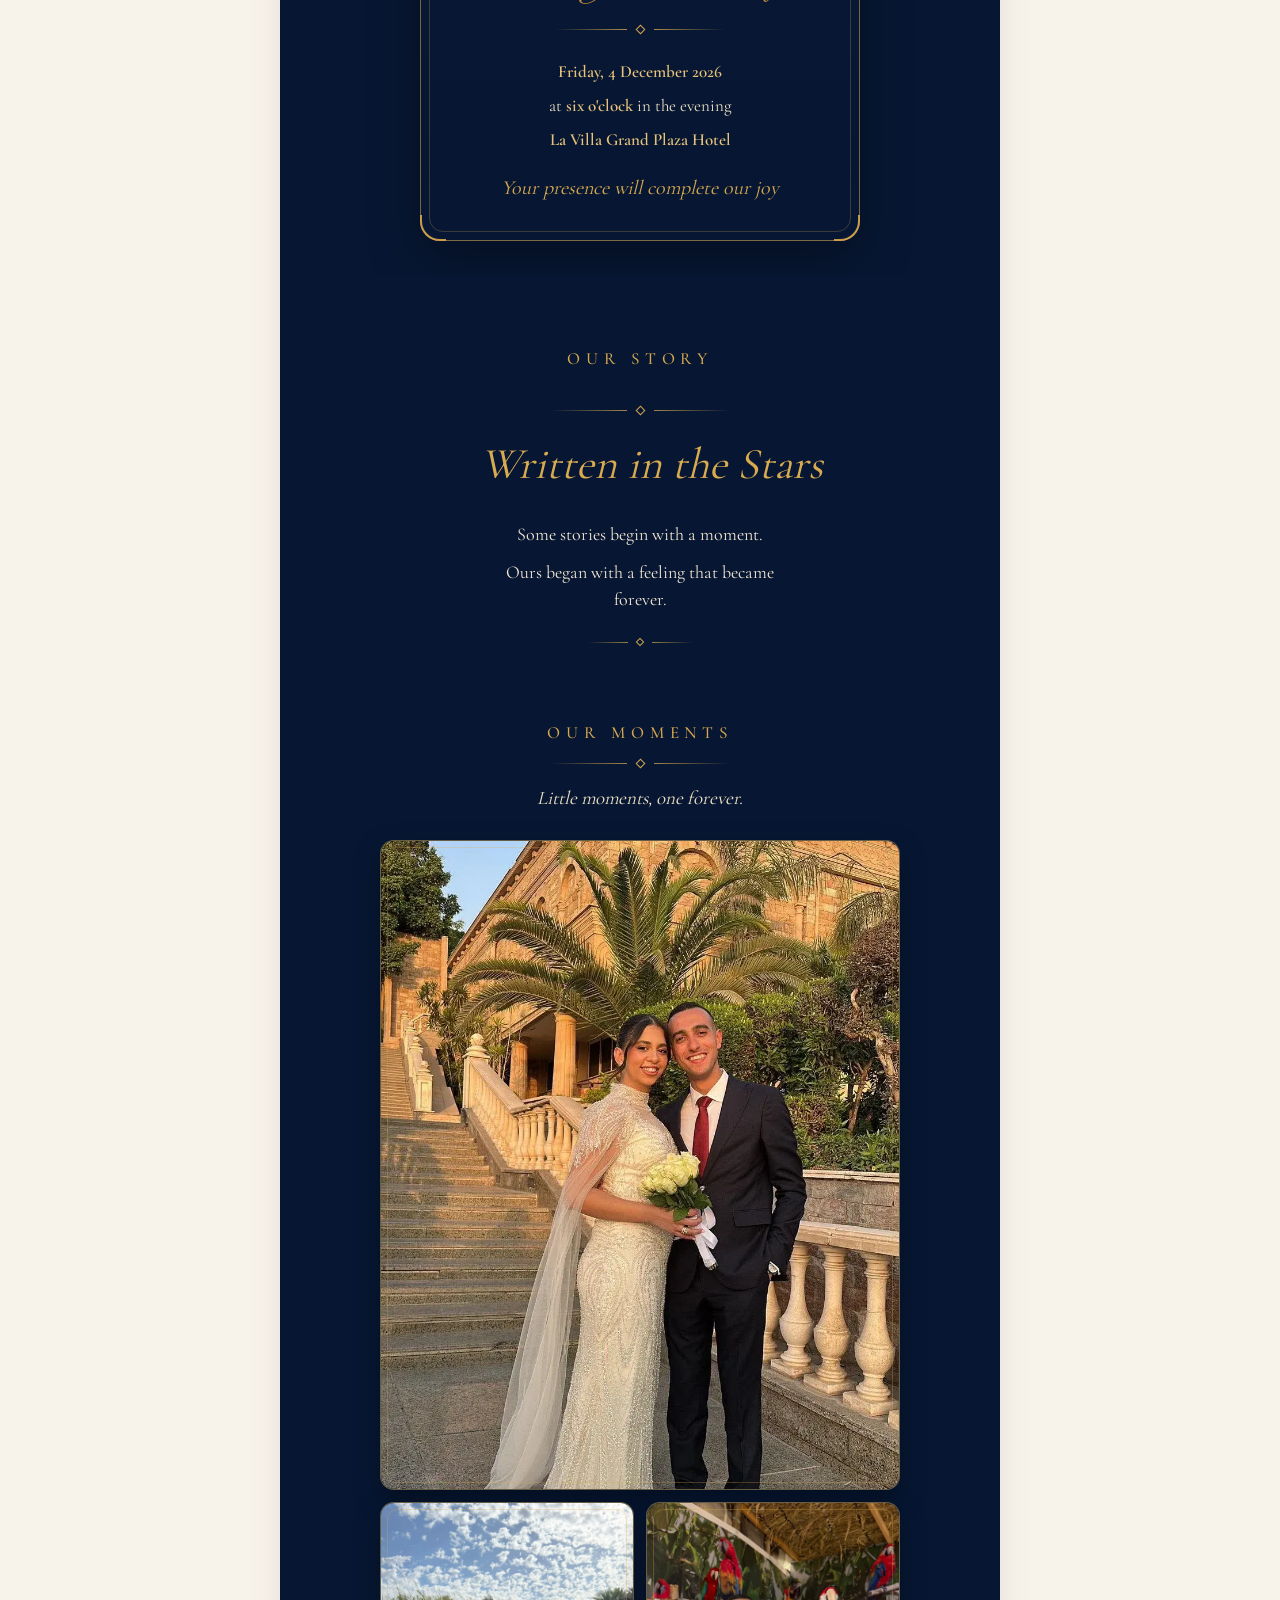
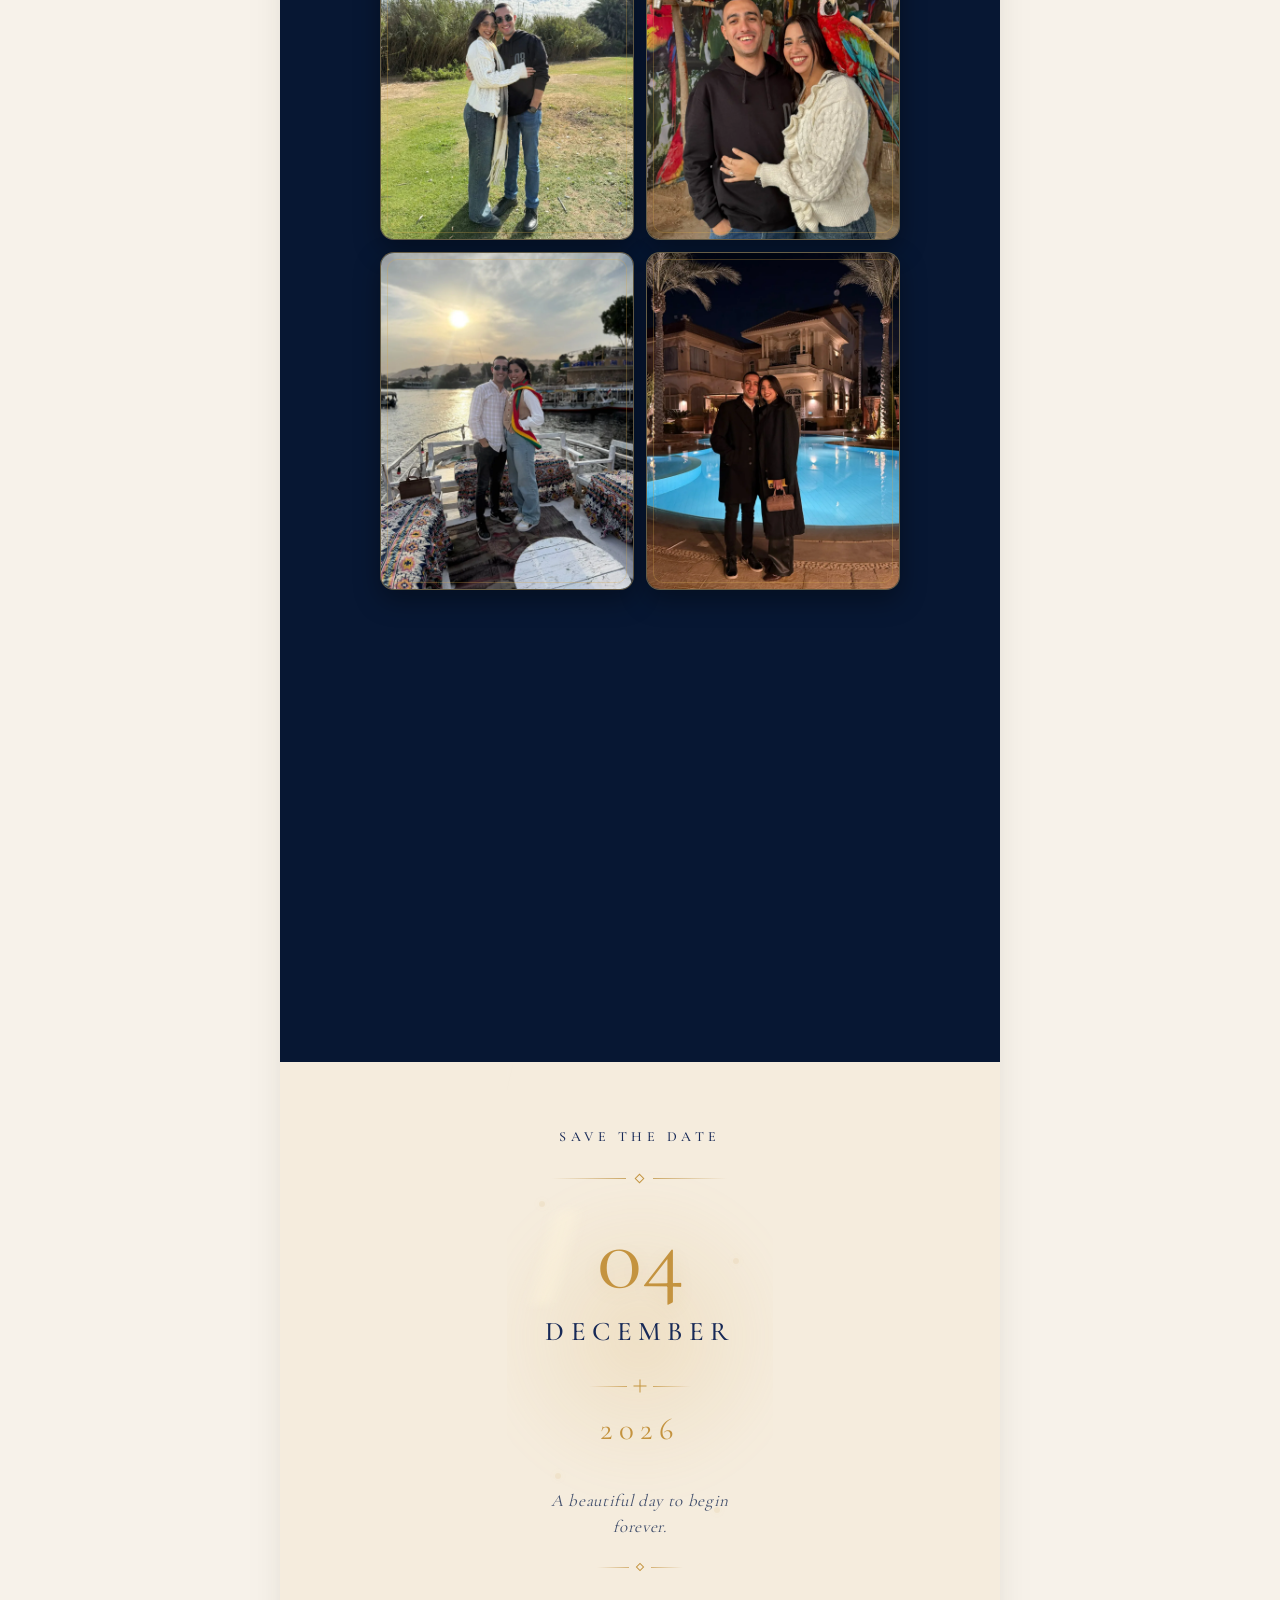
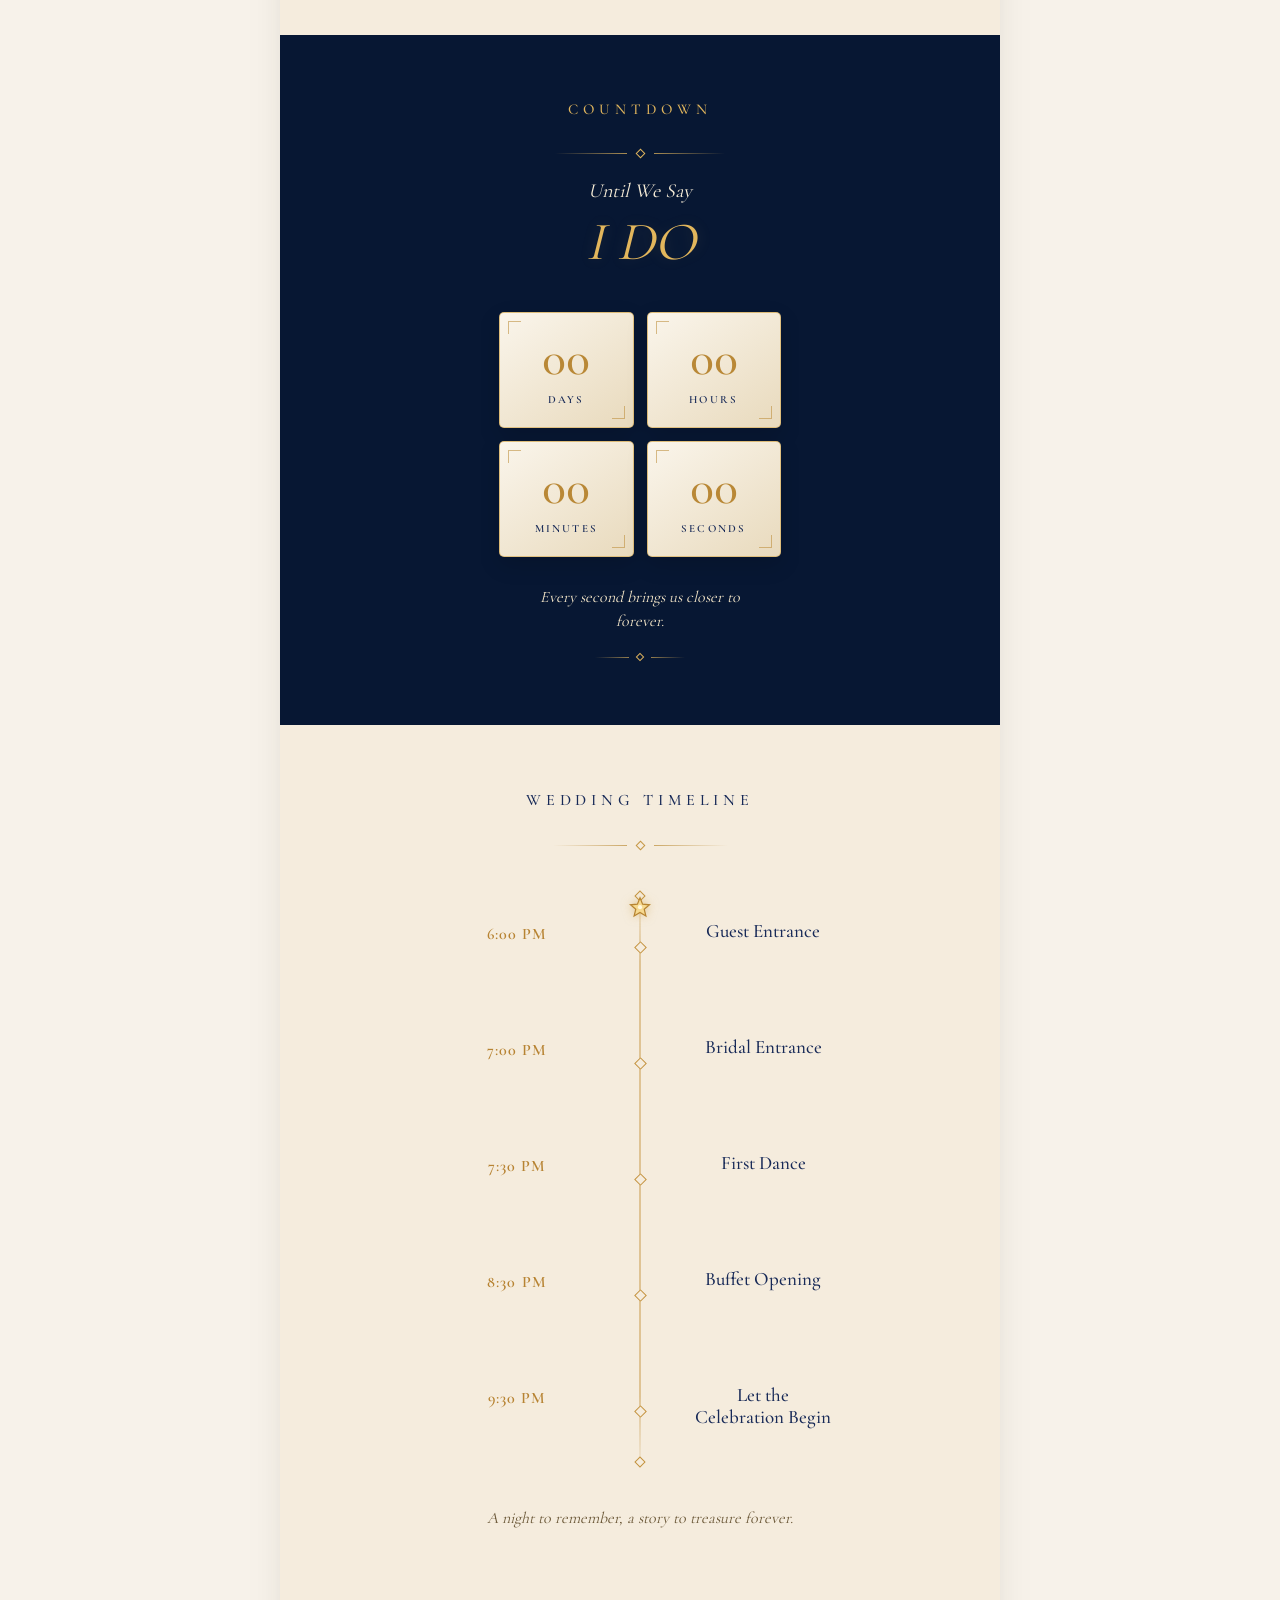
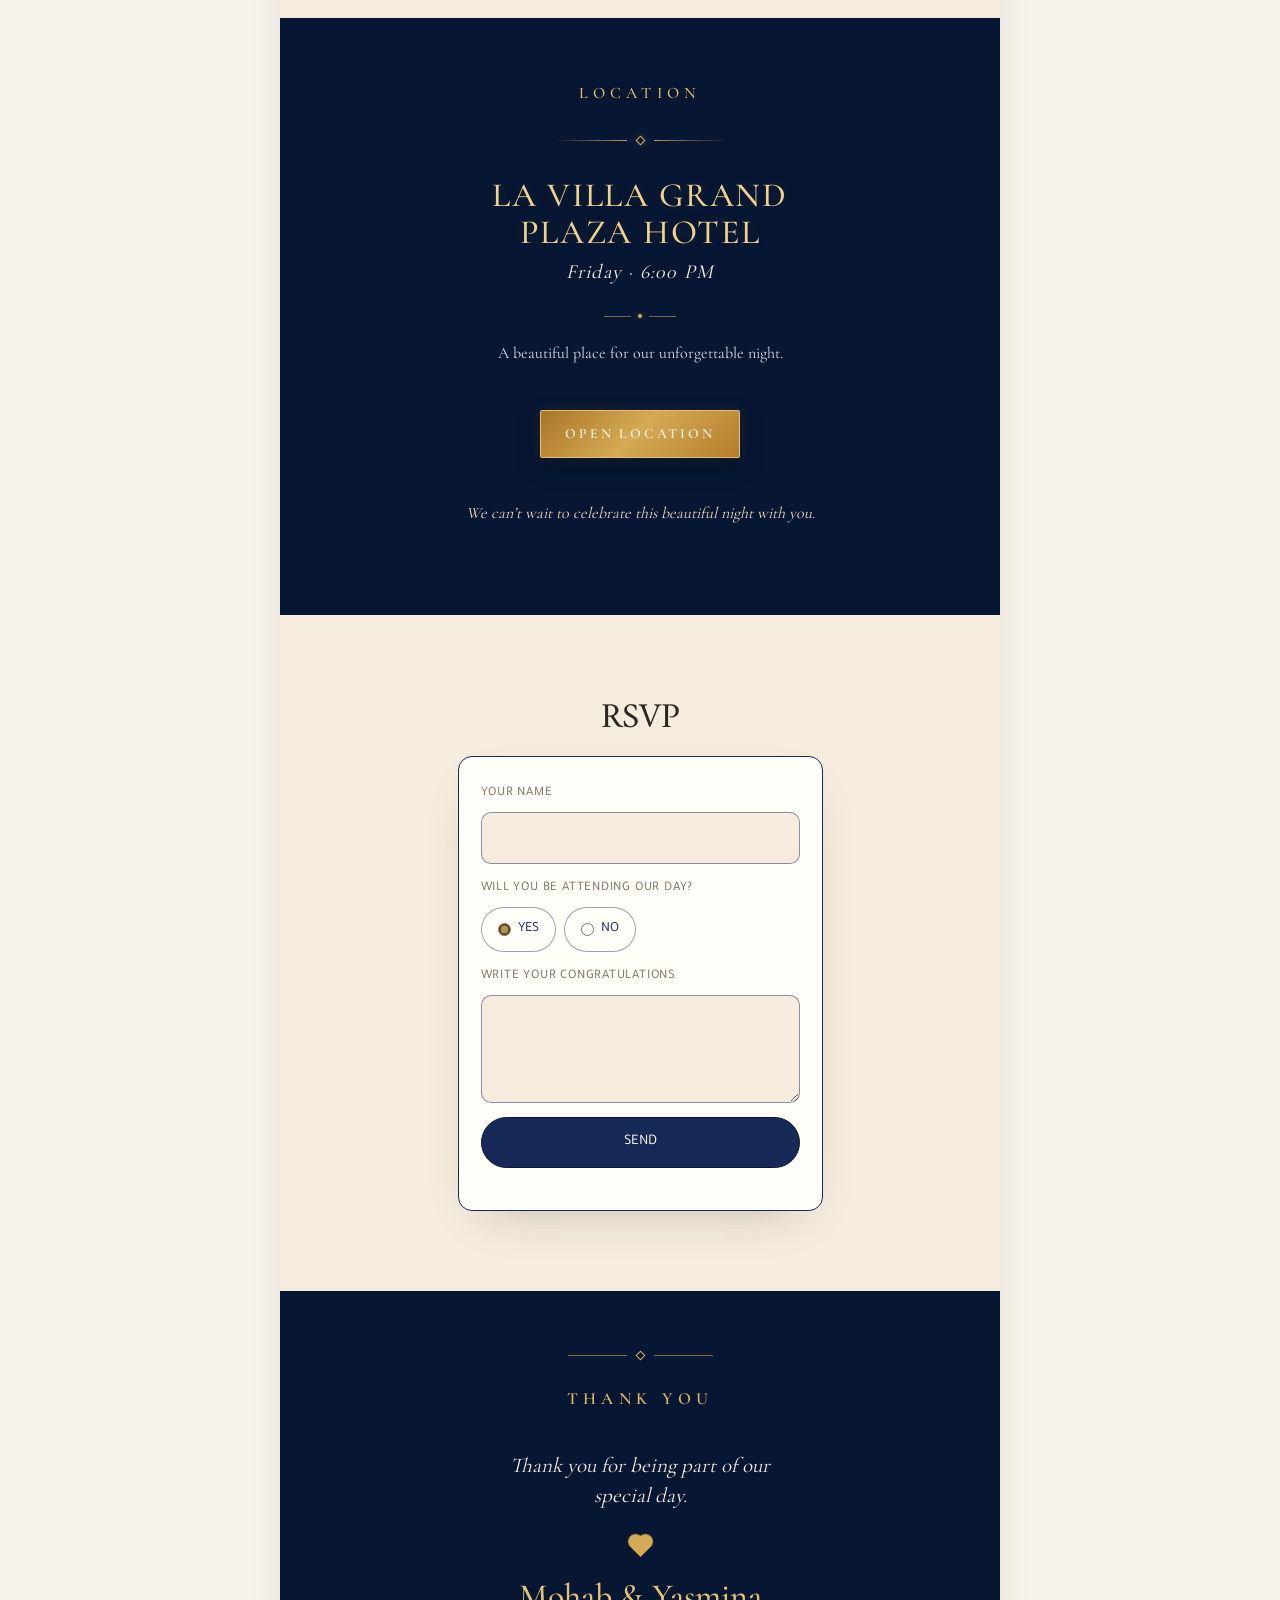
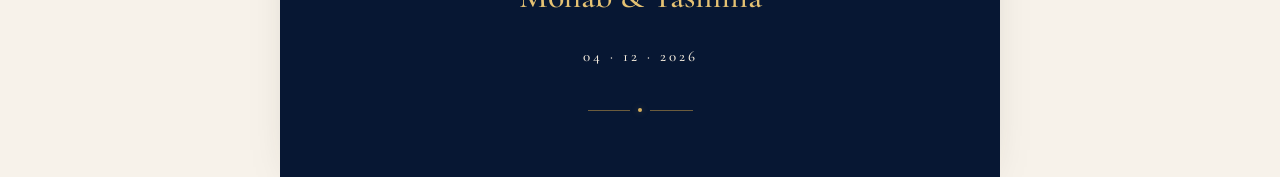
==== commit 18b6c7ea: "Arabic version with language toggle and family invitation card Language pill (remembers choice, ?lan" ====
--- a/index.html
+++ b/index.html
@@ -127,6 +127,106 @@
 </div>
 
 
+</section>
+<section id="invite-ann" class="lb" style="--block-bg:#071733">
+<style>
+#invite-ann{background:radial-gradient(120% 70% at 50% 0%,#0d2550 0%,#071733 60%);padding:60px 18px 34px;text-align:center;color:#EEE1C5}
+#invite-ann .ann-card{position:relative;max-width:440px;margin:0 auto;padding:38px 22px 34px;border:1px solid rgba(214,168,77,.55);border-radius:20px;background:linear-gradient(180deg,rgba(255,255,255,.03),rgba(255,255,255,0));box-shadow:0 18px 50px rgba(0,0,0,.35);opacity:0;transform:translateY(22px);transition:opacity 1.1s ease,transform 1.1s ease}
+#invite-ann .ann-card.is-in{opacity:1;transform:none}
+#invite-ann .ann-card::before{content:"";position:absolute;inset:8px;border:1px solid rgba(214,168,77,.25);border-radius:14px;pointer-events:none}
+#invite-ann .ann-corner{position:absolute;width:26px;height:26px;border-color:#D6A84D;border-style:solid;opacity:.9}
+#invite-ann .ann-corner.tl{top:-1px;left:-1px;border-width:2px 0 0 2px;border-top-left-radius:20px}
+#invite-ann .ann-corner.tr{top:-1px;right:-1px;border-width:2px 2px 0 0;border-top-right-radius:20px}
+#invite-ann .ann-corner.bl{bottom:-1px;left:-1px;border-width:0 0 2px 2px;border-bottom-left-radius:20px}
+#invite-ann .ann-corner.br{bottom:-1px;right:-1px;border-width:0 2px 2px 0;border-bottom-right-radius:20px}
+#invite-ann .ann-bism{font-family:"AREF","Aref Ruqaa",serif;font-size:30px;color:#D6A84D;line-height:1.5}
+#invite-ann .ann-verse{font-family:"Amiri",serif;font-size:18px;line-height:2.05;margin:10px auto 2px;max-width:340px;color:#F5EBD6}
+#invite-ann .ann-src{font-family:"Amiri",serif;font-size:13px;color:#D6A84D;opacity:.85}
+#invite-ann .ann-orn{display:flex;align-items:center;justify-content:center;gap:10px;margin:22px auto;width:170px}
+#invite-ann .ann-orn i{flex:1;height:1px;background:linear-gradient(90deg,transparent,rgba(214,168,77,.8))}
+#invite-ann .ann-orn i:last-child{background:linear-gradient(90deg,rgba(214,168,77,.8),transparent)}
+#invite-ann .ann-orn b{width:7px;height:7px;border:1px solid #D6A84D;transform:rotate(45deg)}
+#invite-ann .ann-hosts{font-size:19px;line-height:1.9}
+#invite-ann .ann-host{display:block;font-size:23px;color:#E6C27A}
+#invite-ann .ann-lead{margin-top:8px;font-size:18px;opacity:.95}
+#invite-ann .ann-couple{margin:22px 0 4px}
+#invite-ann .ann-role{display:block;font-size:15px;color:#D6A84D;opacity:.9;margin-bottom:2px}
+#invite-ann .ann-name{display:block;font-size:31px;line-height:1.45;background:linear-gradient(180deg,#F3D99B 0%,#D6A84D 55%,#B9883A 100%);-webkit-background-clip:text;background-clip:text;color:transparent}
+#invite-ann .ann-and{display:block;margin:6px 0;font-size:26px;color:#EEE1C5}
+#invite-ann .ann-when{font-size:17px;line-height:2;margin-top:4px}
+#invite-ann .ann-when strong{color:#E6C27A;font-weight:700}
+#invite-ann .ann-close{margin-top:14px;font-size:20px;color:#D6A84D}
+#invite-ann [lang="ar"]{direction:rtl;font-family:"Amiri",serif}
+#invite-ann [lang="ar"] .ann-host,#invite-ann [lang="ar"] .ann-name,#invite-ann [lang="ar"] .ann-close{font-family:"Aref Ruqaa",serif}
+#invite-ann [lang="ar"] .ann-and{font-family:"DIWANY","Aref Ruqaa",serif}
+#invite-ann [lang="en"]{font-family:"Cormorant Garamond",Georgia,serif}
+#invite-ann [lang="en"] .ann-name{font-family:"Great Vibes",cursive;font-size:38px;line-height:1.3}
+#invite-ann [lang="en"] .ann-and{font-family:"Great Vibes",cursive}
+#invite-ann [lang="en"] .ann-host{font-size:21px;letter-spacing:.06em}
+#invite-ann [lang="en"] .ann-role,#invite-ann [lang="en"] .ann-lead{letter-spacing:.12em;text-transform:uppercase;font-size:13px}
+#invite-ann [lang="en"] .ann-close{font-style:italic}
+html:not(.lang-ar) #invite-ann .ann-body[lang="ar"],html.lang-ar #invite-ann .ann-body[lang="en"]{display:none}
+</style>
+  <div class="ann-card">
+    <span class="ann-corner tl"></span><span class="ann-corner tr"></span><span class="ann-corner bl"></span><span class="ann-corner br"></span>
+    <div class="ann-bism" lang="ar">بسم الله الرحمن الرحيم</div>
+    <p class="ann-verse" lang="ar">﴿وَمِنْ آيَاتِهِ أَنْ خَلَقَ لَكُم مِّنْ أَنفُسِكُمْ أَزْوَاجًا لِّتَسْكُنُوا إِلَيْهَا وَجَعَلَ بَيْنَكُم مَّوَدَّةً وَرَحْمَةً﴾</p>
+    <div class="ann-src" lang="ar">سورة الروم – آية ٢١</div>
+    <div class="ann-orn"><i></i><b></b><i></i></div>
+
+    <div class="ann-body" lang="ar">
+      <div class="ann-hosts">
+        يتشرف
+        <span class="ann-host">المستشار / هاني هلال</span>
+        و
+        <span class="ann-host">الباشمهندس / شريف الطوخي</span>
+        <div class="ann-lead">بدعوة سيادتكم لحضور حفل زفاف</div>
+      </div>
+      <div class="ann-couple">
+        <span class="ann-role">نجله</span>
+        <span class="ann-name">المستشار / مهاب هاني هلال</span>
+        <span class="ann-and">على</span>
+        <span class="ann-role">كريمته</span>
+        <span class="ann-name">الدكتورة / ياسمينا شريف</span>
+      </div>
+      <div class="ann-orn"><i></i><b></b><i></i></div>
+      <div class="ann-when">
+        وذلك بمشيئة الله تعالى يوم <strong>الجمعة ٤ ديسمبر ٢٠٢٦</strong><br>
+        في تمام الساعة <strong>السادسة مساءً</strong><br>
+        بفندق <strong>لا ڤيلا جراند بلازا</strong>
+      </div>
+      <div class="ann-close">وبحضوركم تكتمل فرحتنا</div>
+    </div>
+
+    <div class="ann-body" lang="en">
+      <div class="ann-hosts">
+        <span class="ann-host">Counselor Hany Helal</span>
+        &amp;
+        <span class="ann-host">Eng. Sherif El-Toukhy</span>
+        <div class="ann-lead">request the pleasure of your company<br>at the wedding of their children</div>
+      </div>
+      <div class="ann-couple">
+        <span class="ann-name">Counselor Mohab Hany Helal</span>
+        <span class="ann-and">&amp;</span>
+        <span class="ann-name">Dr. Yasmina Sherif</span>
+      </div>
+      <div class="ann-orn"><i></i><b></b><i></i></div>
+      <div class="ann-when">
+        <strong>Friday, 4 December 2026</strong><br>
+        at <strong>six o'clock</strong> in the evening<br>
+        <strong>La Villa Grand Plaza Hotel</strong>
+      </div>
+      <div class="ann-close">Your presence will complete our joy</div>
+    </div>
+  </div>
+<script>
+(function () {
+  var card = document.querySelector('#invite-ann .ann-card');
+  if (!('IntersectionObserver' in window)) { card.classList.add('is-in'); return; }
+  var io = new IntersectionObserver(function (es) { if (es[0].isIntersecting) { card.classList.add('is-in'); io.disconnect(); } }, { threshold: .12 });
+  io.observe(card);
+})();
+</script>
 </section>
 <section id="text-mztyzk" class="lb lb--text lb--w-normal lb-anim lb-anim--fade is-in" style="--block-bg: #071733; --block-overlay: 0; --block-pt: clamp(6.0px, 1.389cqw, 10.0px); --block-pb: 0px; --block-radius: 0px; --block-align: center; --block-flex: center; height: auto; min-height: 0px;" data-block="text-mztyzk" data-block-type="text">
 
@@ -2222,4 +2322,122 @@
 
 
 
-<button type="button" class="lb-music" aria-label="تشغيل الموسيقى">♪</button><button type="button" class="lb-autoscroll" hidden=""><svg class="i-pause" viewBox="0 0 24 24" fill="currentColor" aria-hidden="true"><path d="M7 5h3.4v14H7zM13.6 5H17v14h-3.4z"></path></svg><svg class="i-play" viewBox="0 0 24 24" fill="currentColor" aria-hidden="true"><path d="M8 5.2v13.6L19 12 8 5.2Z"></path></svg></button></body></html>+<button type="button" class="lb-music" aria-label="تشغيل الموسيقى">♪</button><button type="button" class="lb-autoscroll" hidden=""><svg class="i-pause" viewBox="0 0 24 24" fill="currentColor" aria-hidden="true"><path d="M7 5h3.4v14H7zM13.6 5H17v14h-3.4z"></path></svg><svg class="i-play" viewBox="0 0 24 24" fill="currentColor" aria-hidden="true"><path d="M8 5.2v13.6L19 12 8 5.2Z"></path></svg></button><button type="button" id="lang-toggle" aria-label="Switch language">العربية</button>
+<style>
+#lang-toggle{position:fixed;top:max(14px,env(safe-area-inset-top));right:14px;z-index:2147483000;padding:7px 16px 8px;border-radius:999px;background:rgba(7,23,51,.72);-webkit-backdrop-filter:blur(8px);backdrop-filter:blur(8px);border:1px solid rgba(214,168,77,.65);color:#E6C27A;font-family:"Amiri",serif;font-size:16px;line-height:1.2;cursor:pointer;box-shadow:0 6px 18px rgba(0,0,0,.3)}
+html.lang-ar #lang-toggle{font-family:"Cormorant Garamond",Georgia,serif;font-size:15px;letter-spacing:.14em}
+/* Arabic: connected script needs no letter-spacing or caps; direction follows the text itself */
+html.lang-ar .ar-txt{font-family:"Amiri",serif!important;letter-spacing:0!important;text-transform:none!important;unicode-bidi:plaintext;font-style:normal!important}
+html.lang-ar .ar-txt.ar-deco{font-family:"Aref Ruqaa",serif!important}
+html.lang-ar .ar-txt.ar-bold{font-weight:700!important}
+html.lang-ar .lb-video-text.ar-txt{line-height:1.25}
+html.lang-ar .lb-video-text.ar-txt[data-section-text-index="4"]{font-family:"Amiri",serif!important;font-size:clamp(26px,7.4cqw,54px)!important;--video-text-y:-22.3%!important}
+html.lang-ar .lb-video-text.ar-txt[data-section-text-index="2"]{font-size:clamp(30px,8cqw,60px)!important;--video-text-y:-27%!important}
+</style>
+<script>
+(function () {
+  var AR = {
+    "TAP TO OPEN": "اضغط لفتح الدعوة",
+    "The Wedding of": "حفل زفاف",
+    // positions are left/right on screen: swap so Arabic reads right-to-left as مهاب و ياسمينا
+    "Mohab": "ياسمينا",
+    "Yasmina": "مهاب",
+    "&": "و",
+    "04.12.2026": "٤ ديسمبر ٢٠٢٦",
+    "OUR STORY": "حكايتنا",
+    "Written in the Stars": "مكتوبة في النجوم",
+    "Some stories begin with a moment.": "بعض الحكايات تبدأ بلحظة،",
+    "Ours began with a feeling that became forever.": "وحكايتنا بدأت بإحساس صار عمراً كاملاً.",
+    "OUR MOMENTS": "لحظاتنا",
+    "Little moments, one forever.": "لحظات صغيرة… وعمرٌ واحد",
+    "SAVE THE DATE": "احفظوا الموعد",
+    "04": "٤",
+    "DECEMBER": "ديسمبر",
+    "2026": "٢٠٢٦",
+    "A beautiful day to begin forever.": "يومٌ جميل نبدأ فيه العمر كله.",
+    "COUNTDOWN": "العد التنازلي",
+    "Until We Say": "باقي على",
+    "I DO": "يوم العمر",
+    "DAYS": "يوم",
+    "HOURS": "ساعة",
+    "MINUTES": "دقيقة",
+    "SECONDS": "ثانية",
+    "Every second brings us closer to forever.": "كل ثانية تقرّبنا من حلمنا.",
+    "WEDDING TIMELINE": "برنامج الحفل",
+    "6:00 PM": "٦:٠٠ مساءً",
+    "7:00 PM": "٧:٠٠ مساءً",
+    "7:30 PM": "٧:٣٠ مساءً",
+    "8:30 PM": "٨:٣٠ مساءً",
+    "9:30 PM": "٩:٣٠ مساءً",
+    "Guest Entrance": "استقبال الضيوف",
+    "Bridal Entrance": "دخول العروسين",
+    "First Dance": "الرقصة الأولى",
+    "Buffet Opening": "افتتاح البوفيه",
+    "Let the Celebration Begin": "ولتبدأ الاحتفالات",
+    "A night to remember, a story to treasure forever.": "ليلةٌ لا تُنسى، وحكايةٌ نحتفظ بها للأبد.",
+    "LOCATION": "مكان الحفل",
+    "LA VILLA GRAND PLAZA HOTEL": "فندق لا ڤيلا جراند بلازا",
+    "Friday · 6:00 PM": "الجمعة · السادسة مساءً",
+    "A beautiful place for our unforgettable night.": "مكانٌ جميل لليلتنا التي لا تُنسى.",
+    "OPEN LOCATION": "افتح الموقع على الخريطة",
+    "We can’t wait to celebrate this beautiful night with you.": "ننتظركم بشوق لنحتفل معاً بهذه الليلة الجميلة.",
+    "RSVP": "تأكيد الحضور",
+    "YOUR NAME": "الاسم",
+    "WILL YOU BE ATTENDING OUR DAY?": "هل ستشاركوننا فرحتنا؟",
+    "YES": "نعم، بكل سرور",
+    "NO": "للأسف، لن أتمكن",
+    "WRITE YOUR CONGRATULATIONS": "اكتب تهنئتك",
+    "SEND": "إرسال",
+    "THANK YOU": "شكراً لكم",
+    "Thank you for being part of our special day.": "شكراً لكونكم جزءاً من يومنا المميز.",
+    "Mohab & Yasmina": "مهاب و ياسمينا",
+    "04 · 12 · 2026": "٤ ديسمبر ٢٠٢٦"
+  };
+  var DECO = '.lb-video-text,[class*="script"],[class*="ido"],[class*="until"],[class*="thanks-names"],[class*="venue"]';
+  var BOLD = '[class*="title"],[class*="kicker"],.lb-heading,.g-title,[class*="label"],[class*="month"]';
+  var TITLES = { en: document.title, ar: "دعوة زفاف مهاب و ياسمينا · ٤ ديسمبر ٢٠٢٦" };
+  var nodes = null;
+  function norm(t) { return t.replace(/\s+/g, " ").trim(); }
+  function collect() {
+    nodes = [];
+    var w = document.createTreeWalker(document.body, NodeFilter.SHOW_TEXT, { acceptNode: function (n) {
+      var p = n.parentElement;
+      if (!p || p.closest("script,style,noscript,svg,#invite-ann,#lang-toggle")) return NodeFilter.FILTER_REJECT;
+      return AR.hasOwnProperty(norm(n.nodeValue)) ? NodeFilter.FILTER_ACCEPT : NodeFilter.FILTER_REJECT;
+    } });
+    while (w.nextNode()) {
+      var n = w.currentNode, v = n.nodeValue;
+      nodes.push({ n: n, en: v, ar: v.match(/^\s*/)[0] + AR[norm(v)] + v.match(/\s*$/)[0] });
+    }
+  }
+  var btn = document.getElementById("lang-toggle");
+  function apply(lang) {
+    if (!nodes) collect();
+    var ar = lang === "ar";
+    document.documentElement.classList.toggle("lang-ar", ar);
+    document.documentElement.setAttribute("lang", ar ? "ar" : "en");
+    nodes.forEach(function (o) {
+      o.n.nodeValue = ar ? o.ar : o.en;
+      var p = o.n.parentElement; if (!p) return;
+      p.classList.toggle("ar-txt", ar);
+      p.classList.toggle("ar-deco", ar && p.matches(DECO));
+      p.classList.toggle("ar-bold", ar && p.matches(BOLD));
+    });
+    document.title = ar ? TITLES.ar : TITLES.en;
+    btn.textContent = ar ? "English" : "العربية";
+    try { localStorage.setItem("invite-lang", lang); } catch (e) {}
+  }
+  var current = "en";
+  try { current = localStorage.getItem("invite-lang") || "en"; } catch (e) {}
+  var q = new URLSearchParams(location.search).get("lang");
+  if (q === "ar" || q === "en") current = q;
+  btn.addEventListener("click", function (e) {
+    e.stopPropagation(); // don't open the envelope underneath
+    current = current === "ar" ? "en" : "ar";
+    apply(current);
+  });
+  function start() { if (current === "ar") apply("ar"); }
+  if (document.readyState === "loading") document.addEventListener("DOMContentLoaded", start); else start();
+})();
+</script>
+</body></html>
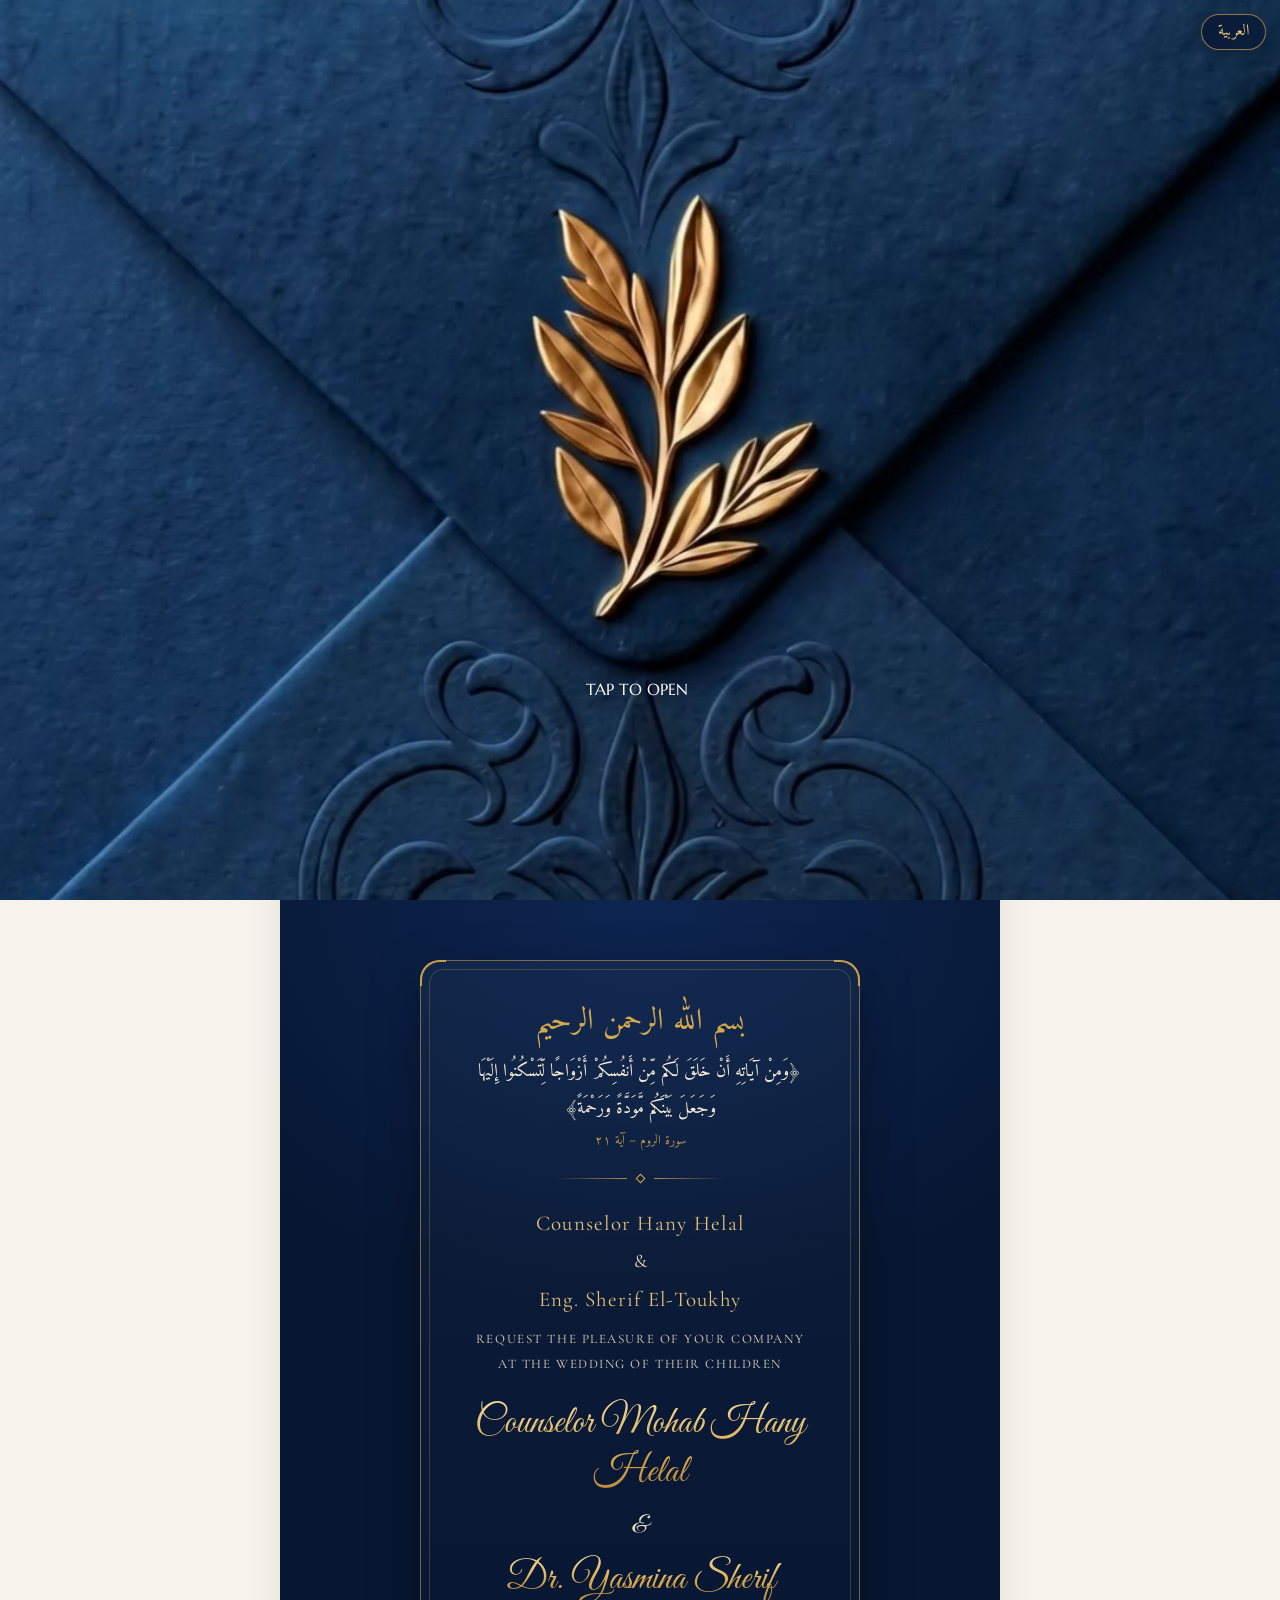
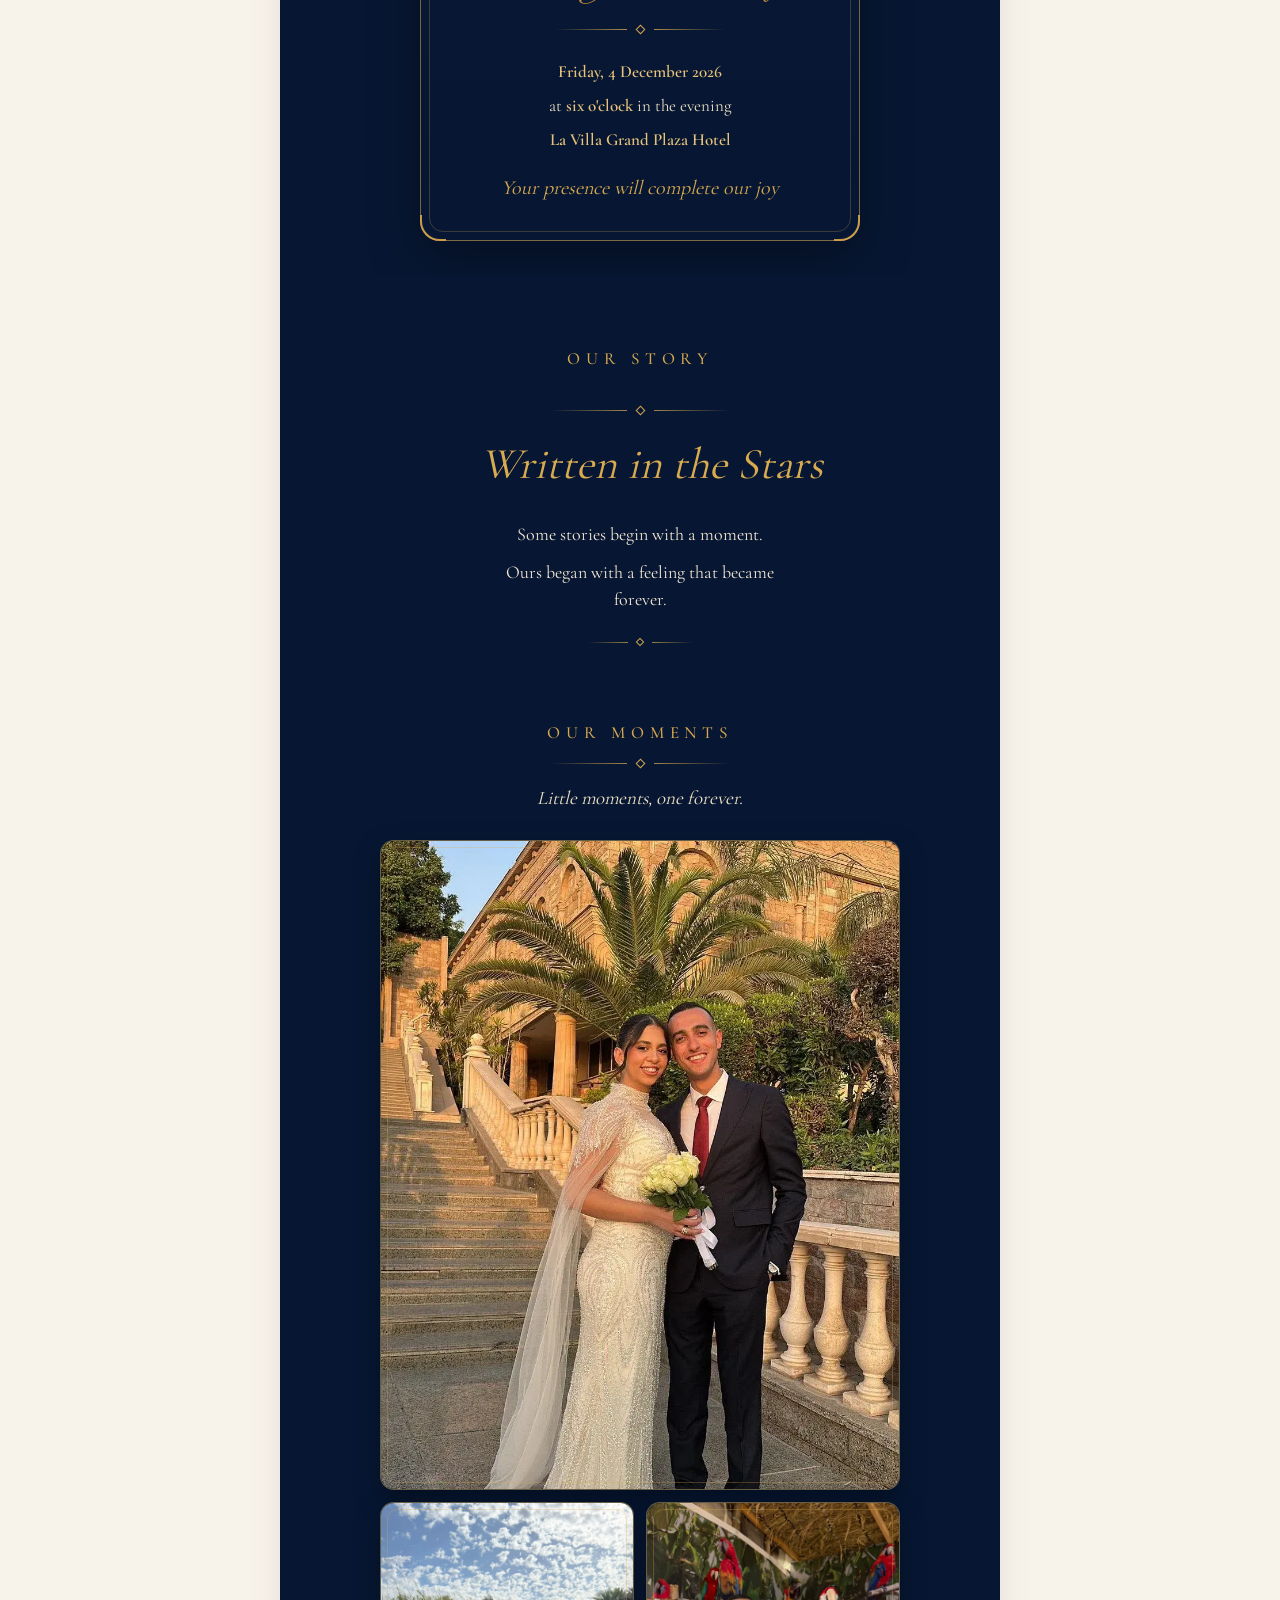
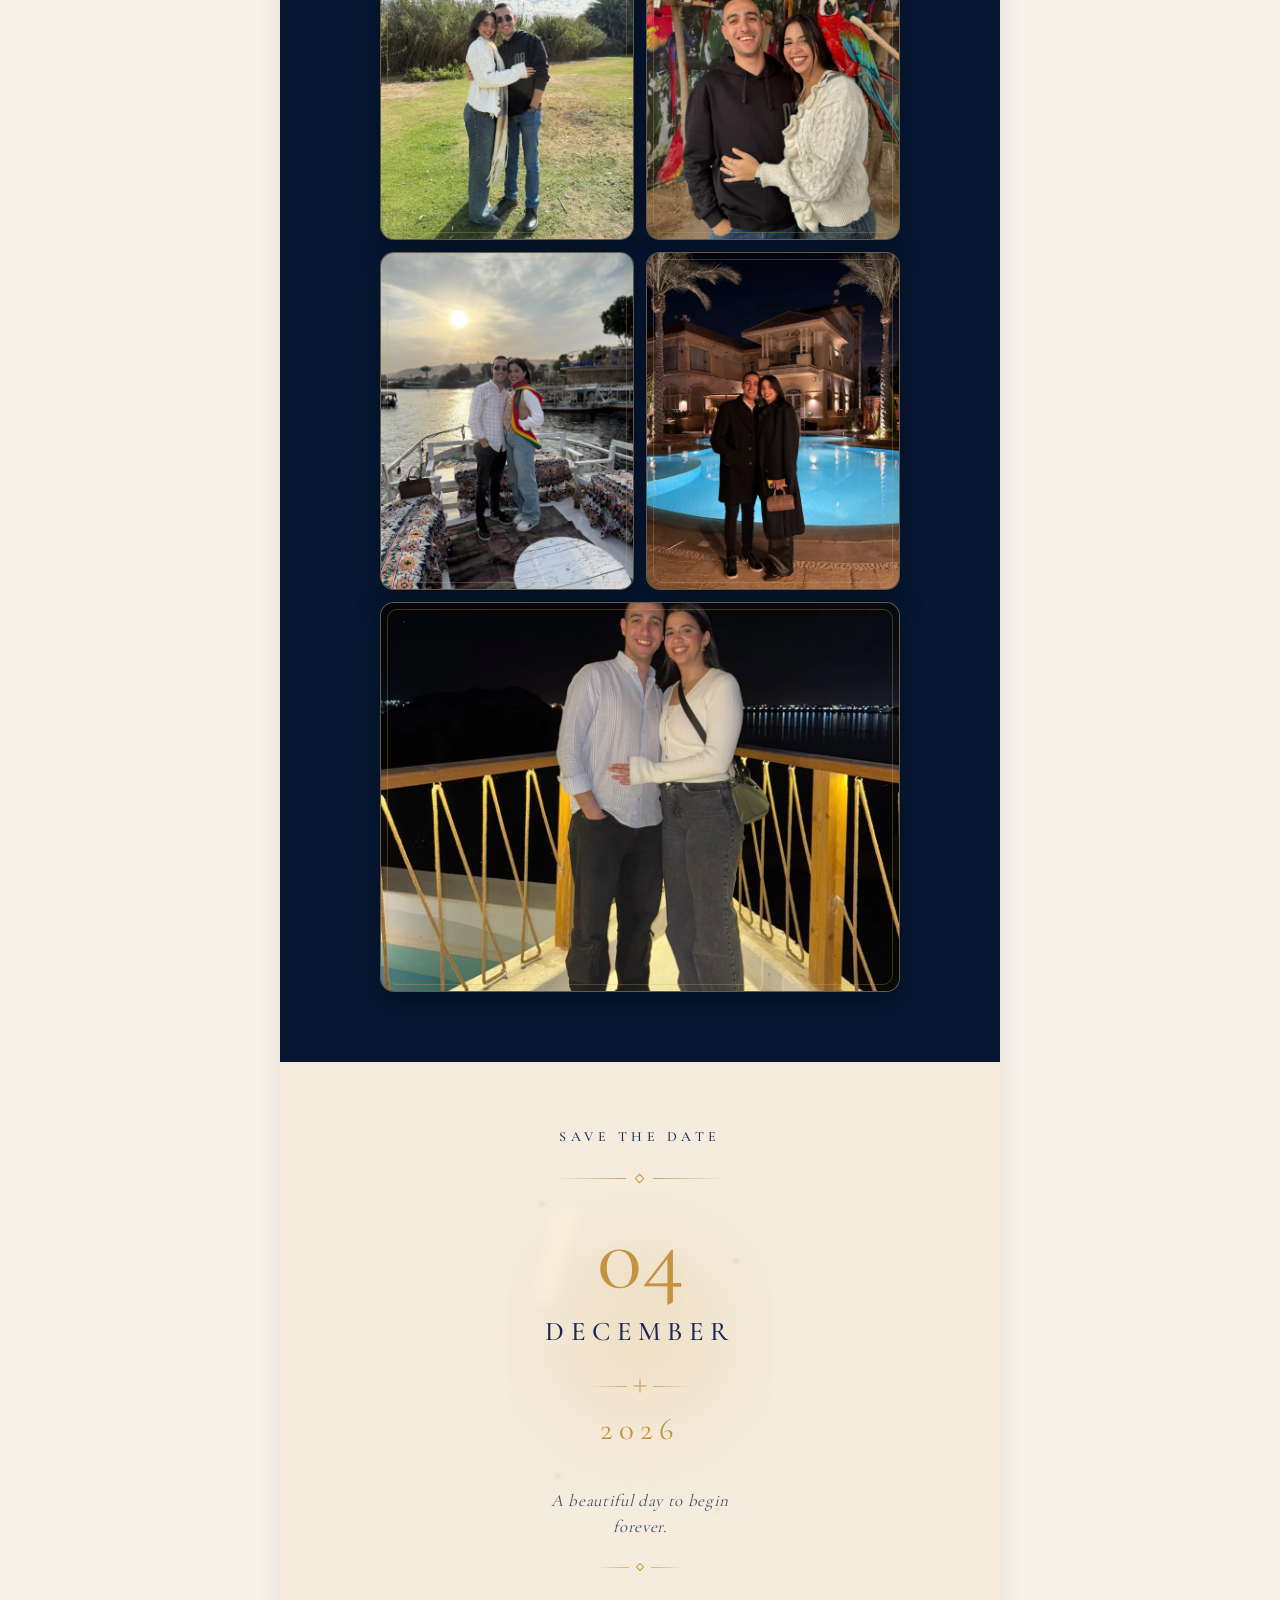
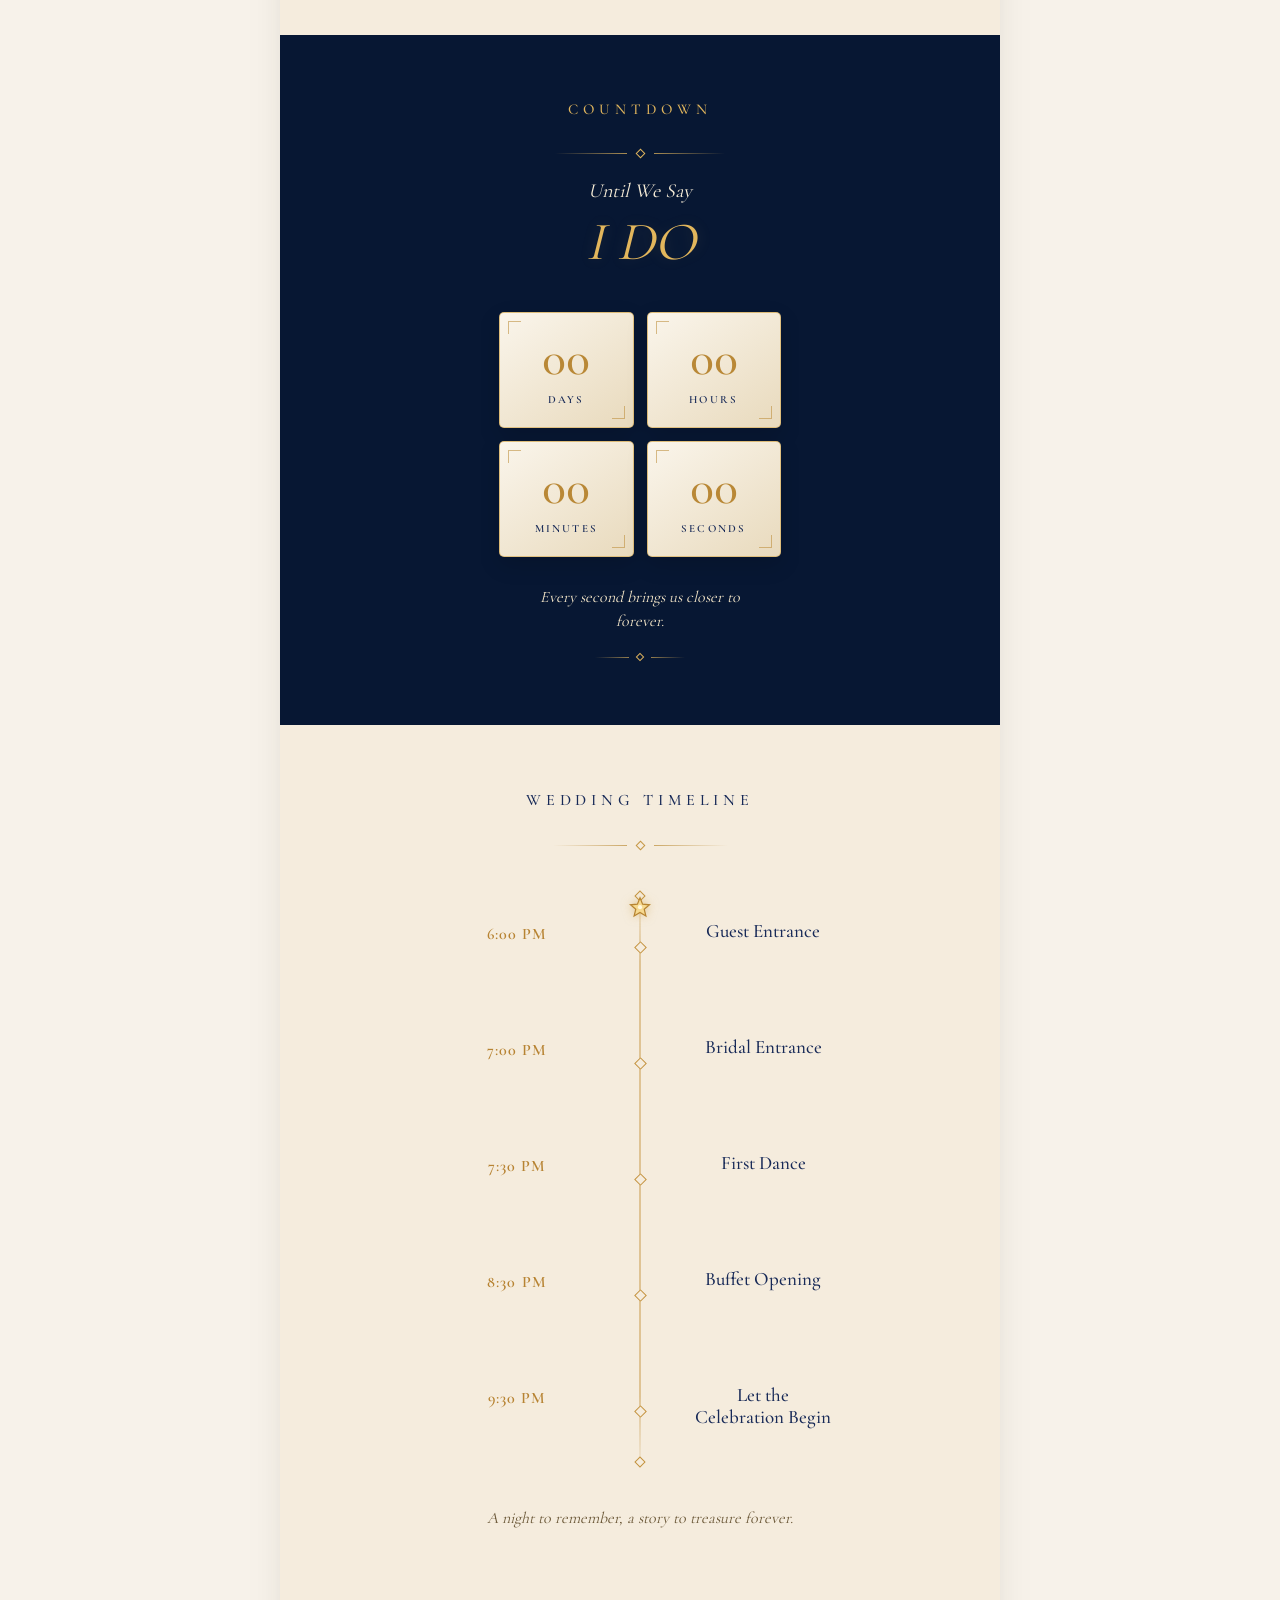
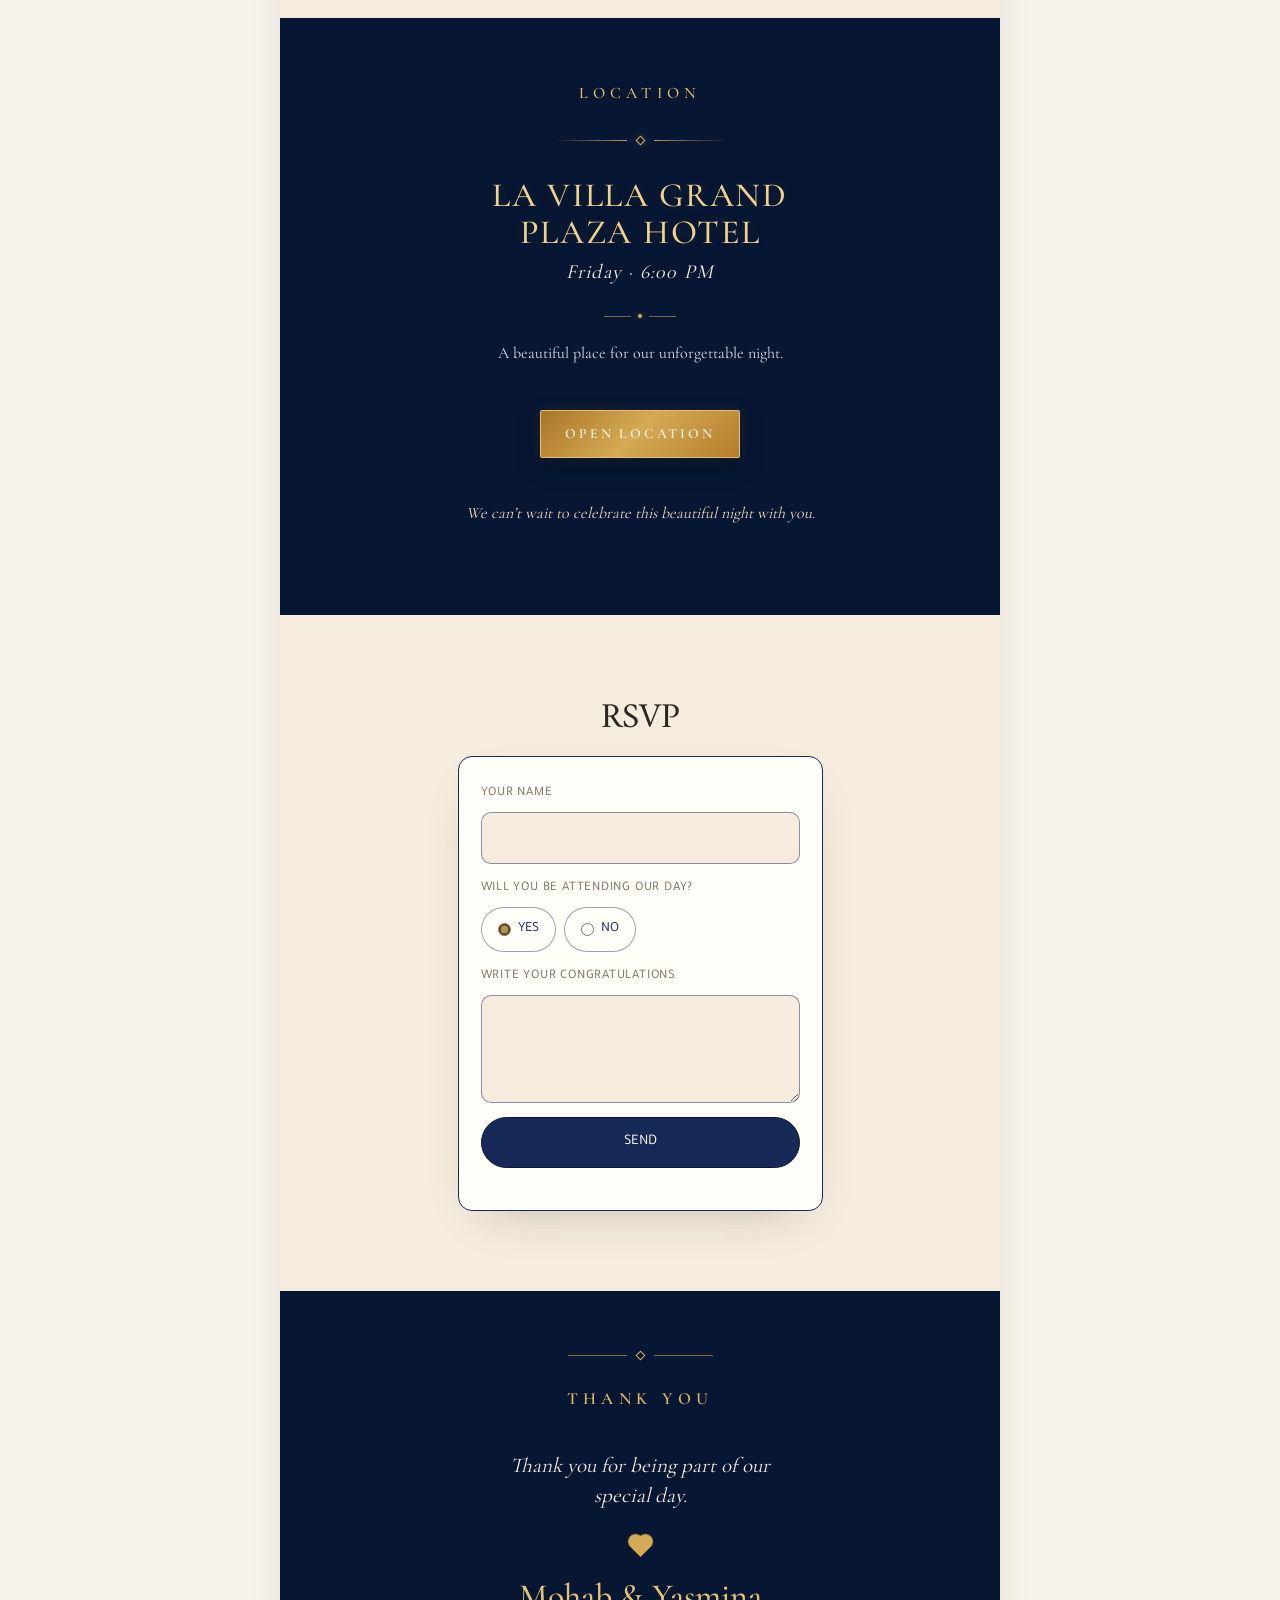
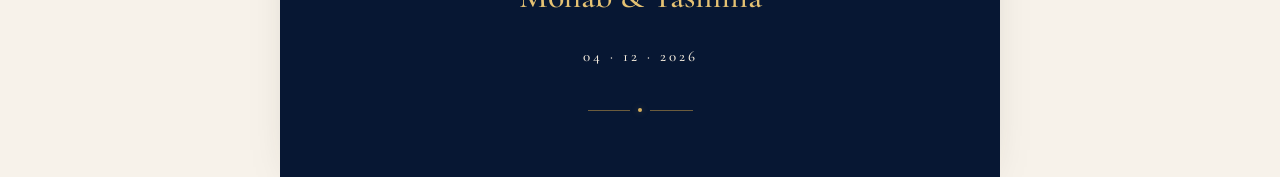
==== commit 39433e71: "RSVP radio buttons on the right in Arabic Co-Authored-By: Claude Opus 5.5 <noreply@anthropic.com>" ====
--- a/index.html
+++ b/index.html
@@ -2331,6 +2331,7 @@
 html.lang-ar .ar-txt.ar-deco{font-family:"Aref Ruqaa",serif!important}
 html.lang-ar .ar-txt.ar-bold{font-weight:700!important}
 html.lang-ar .lb-video-text.ar-txt{line-height:1.25}
+html.lang-ar .lb-choices label{direction:rtl!important}
 html.lang-ar .lb-video-text.ar-txt[data-section-text-index="4"]{font-family:"Amiri",serif!important;font-size:clamp(26px,7.4cqw,54px)!important;--video-text-y:-22.3%!important}
 html.lang-ar .lb-video-text.ar-txt[data-section-text-index="2"]{font-size:clamp(30px,8cqw,60px)!important;--video-text-y:-27%!important}
 </style>
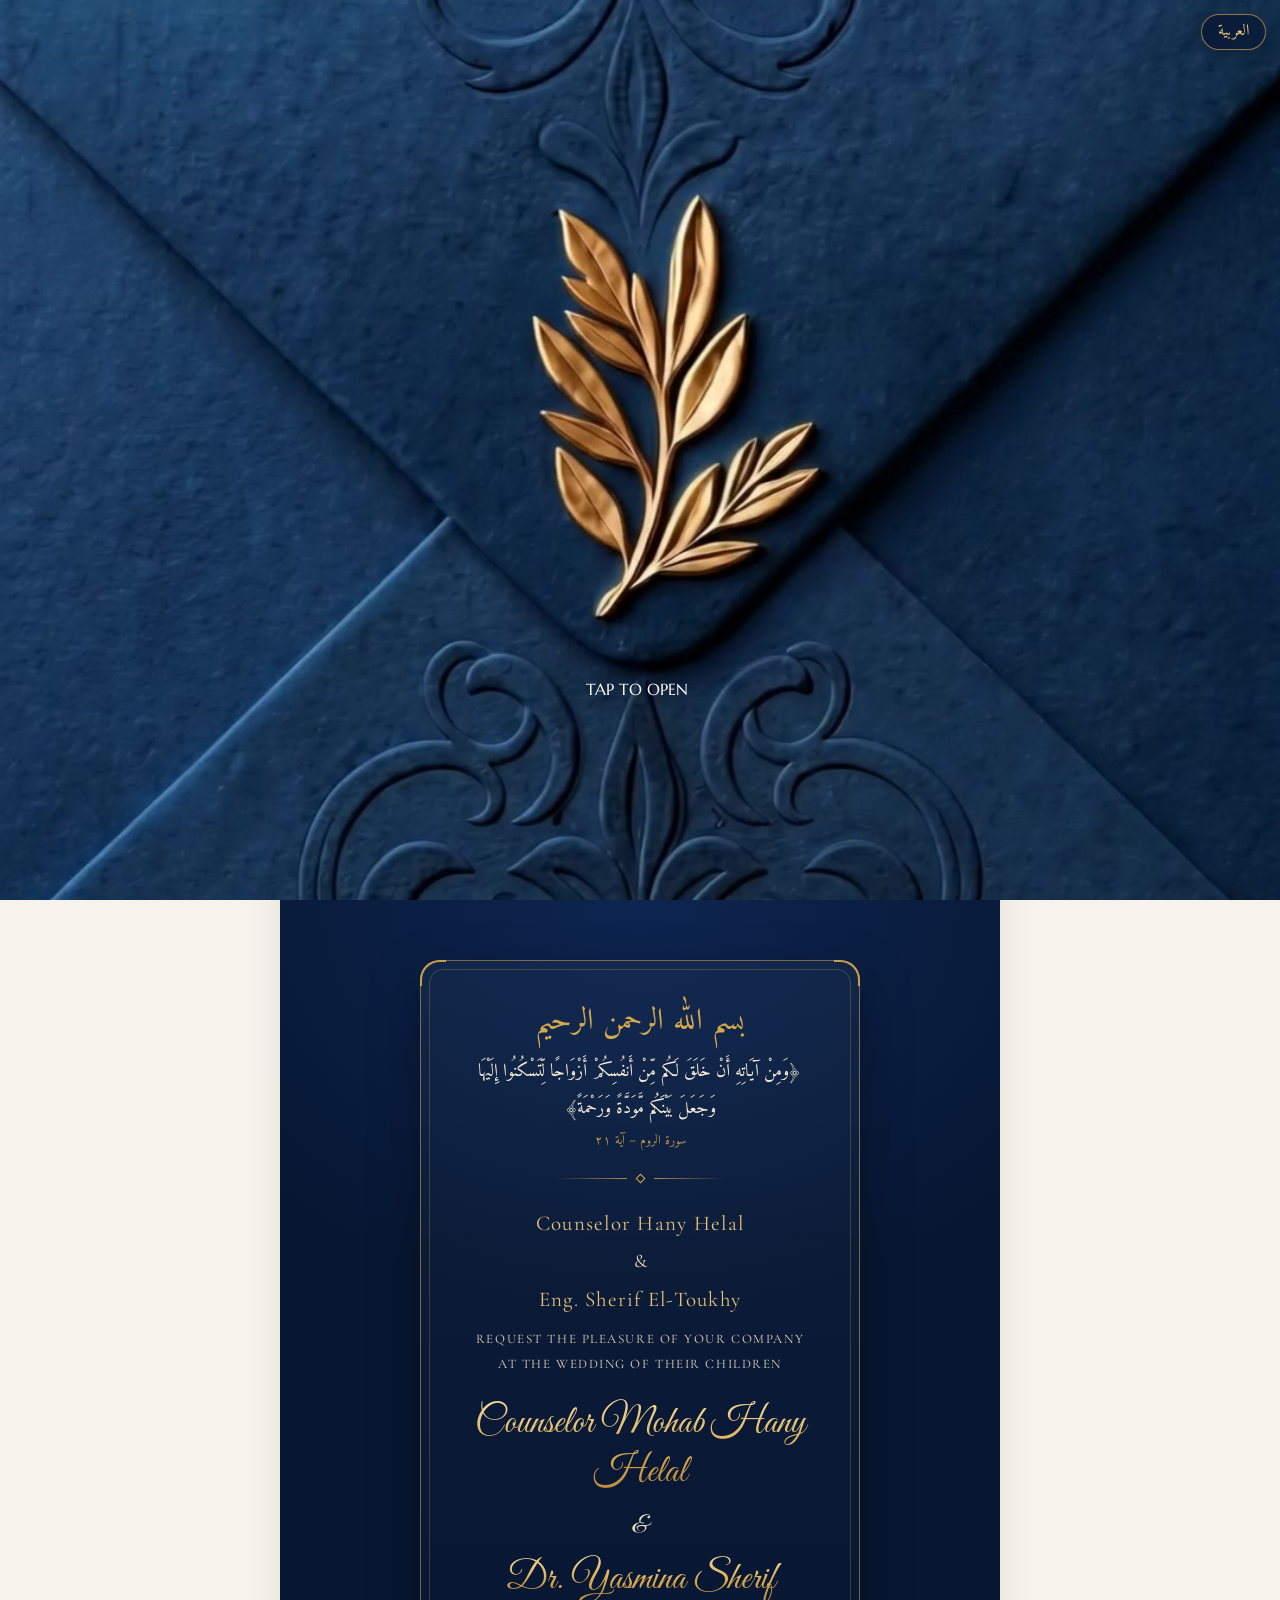
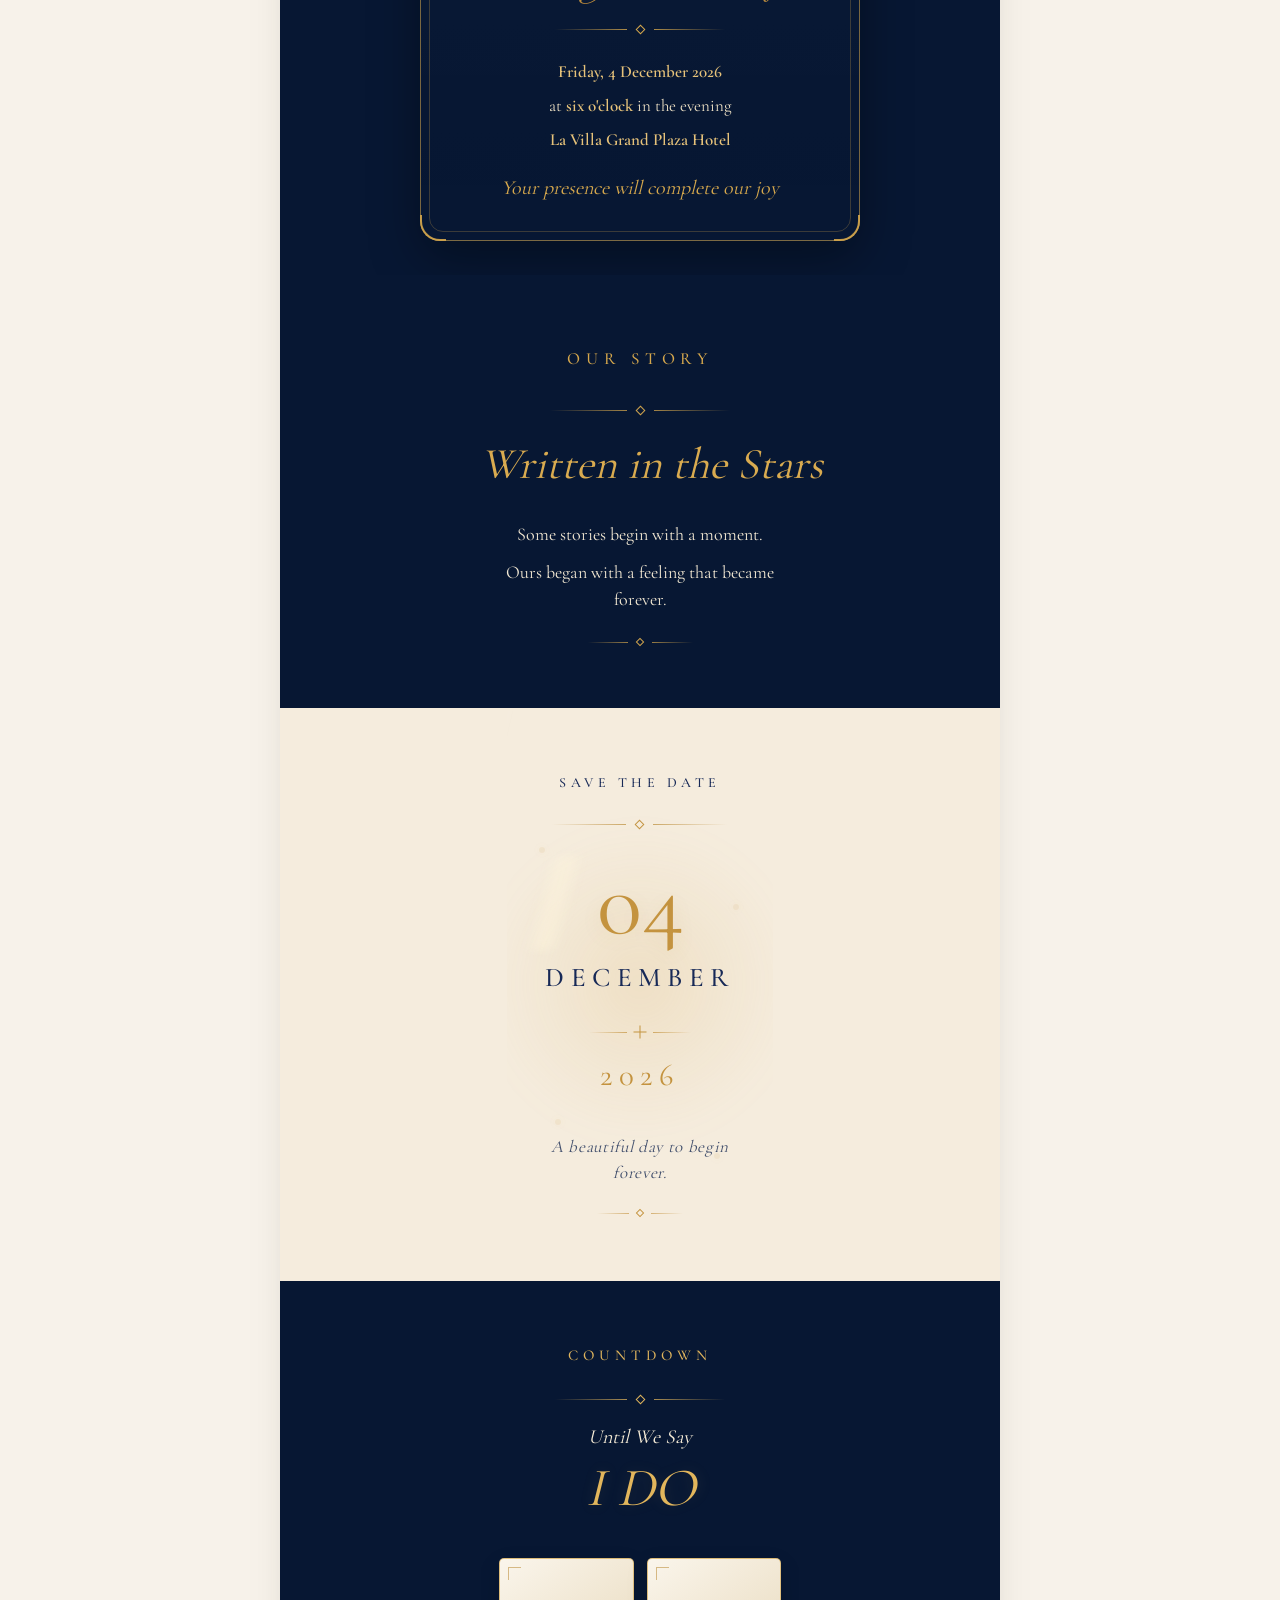
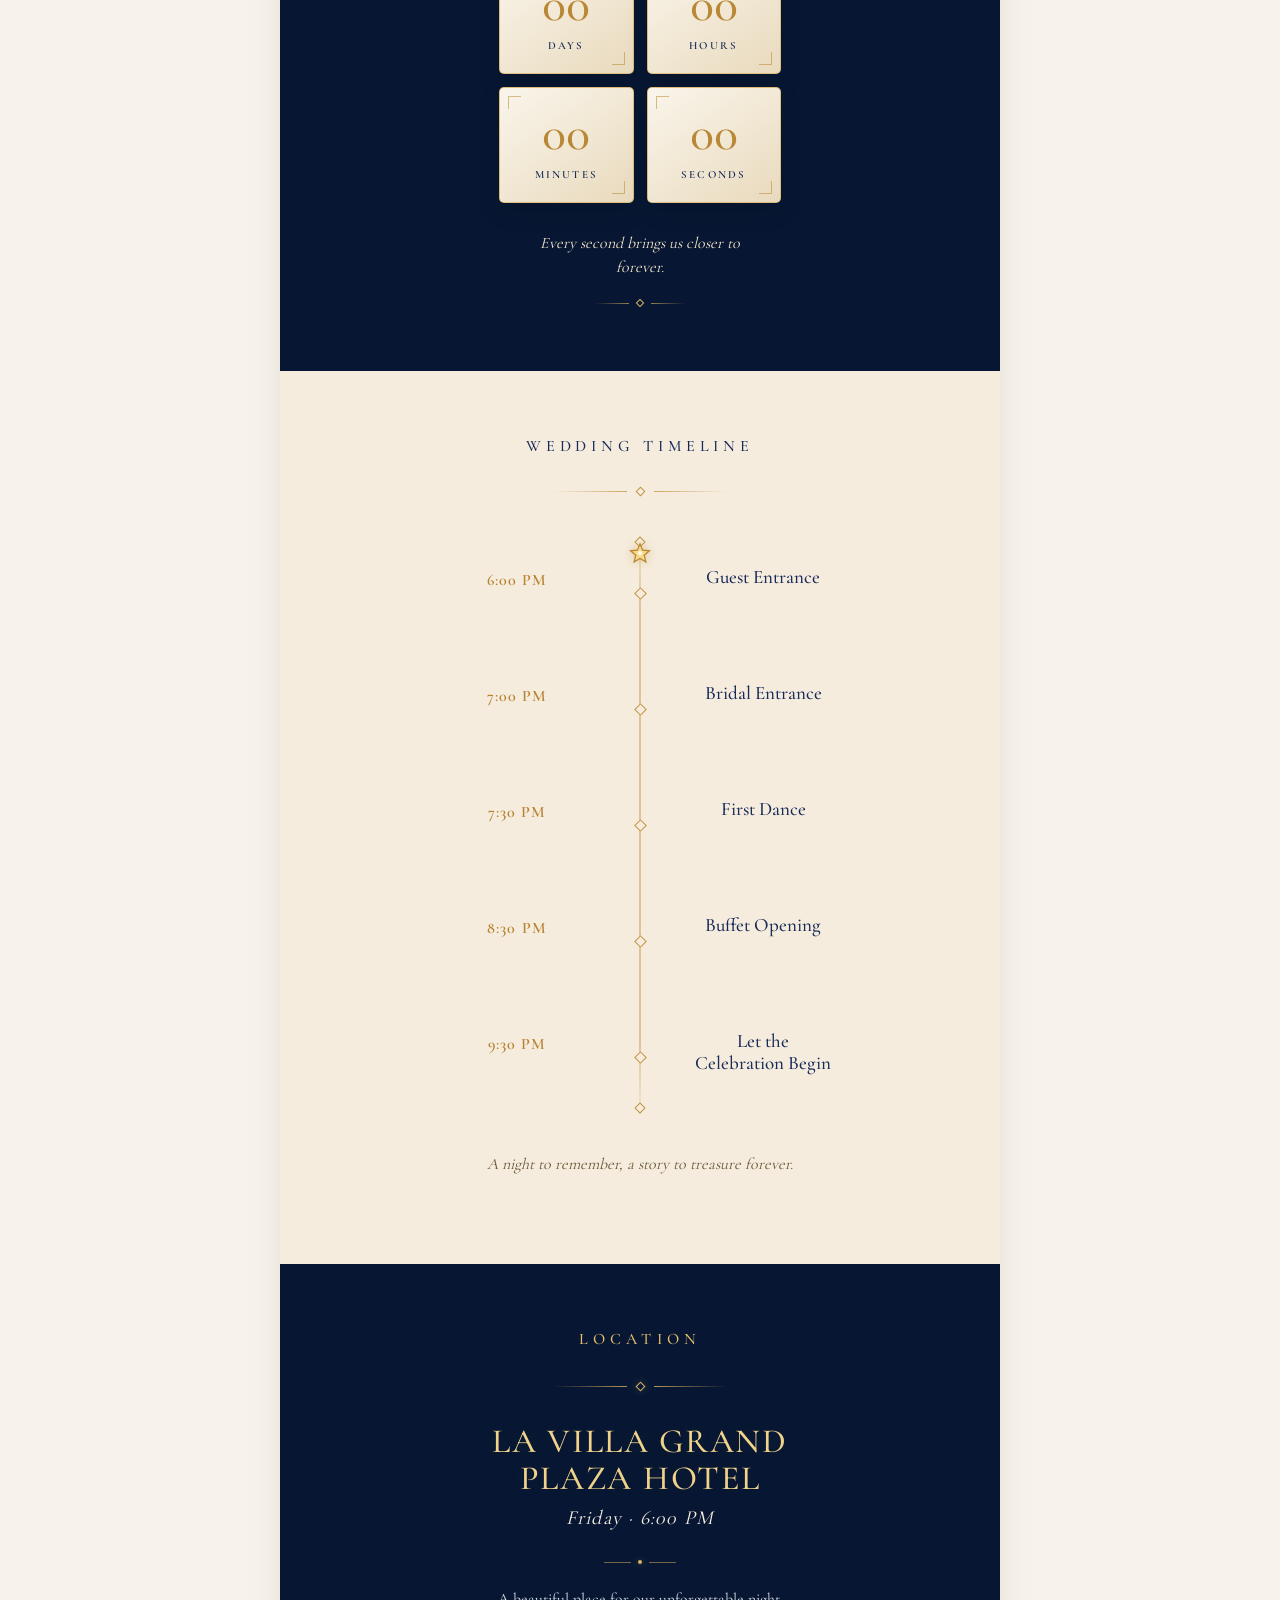
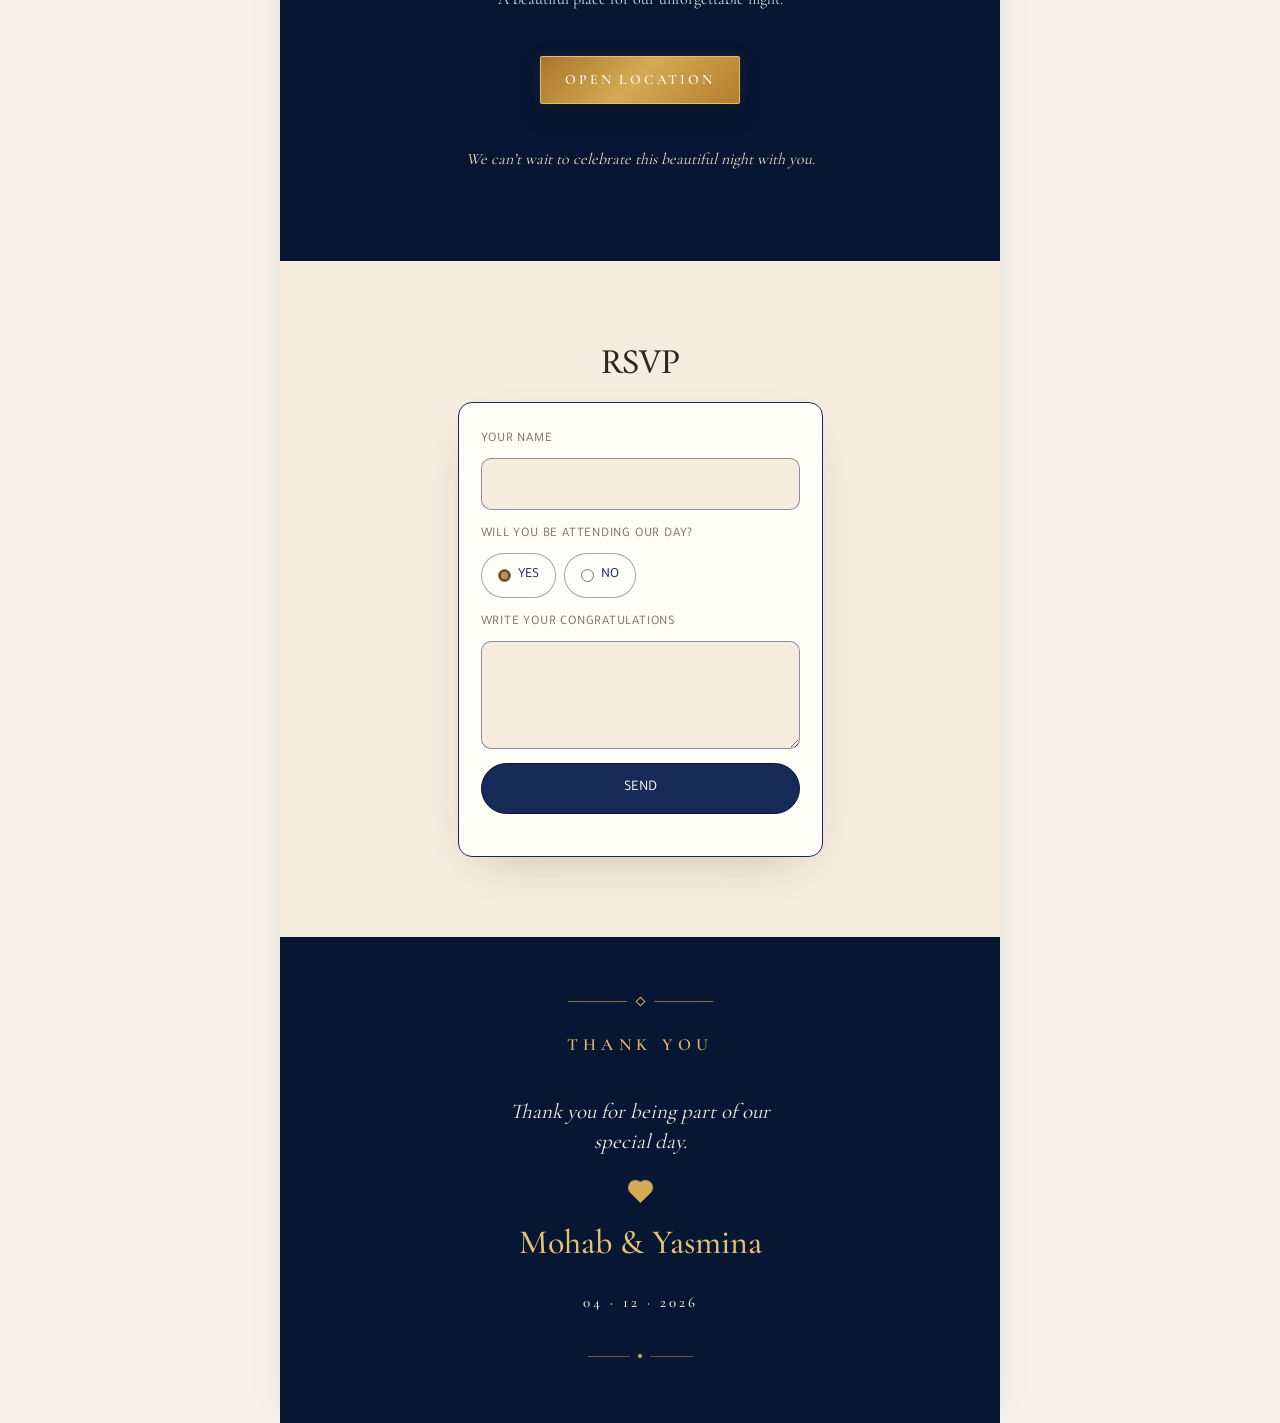
==== commit f955edb4: "Remove personal photo gallery Co-Authored-By: Claude Opus 5.5 <noreply@anthropic.com>" ====
--- a/index.html
+++ b/index.html
@@ -416,88 +416,6 @@
   section.style.minHeight = "0";
 
 })();}catch(e){console.error('[invite] كود القسم وقع:',e);}})();</script>
-</section>
-<section id="gallery" class="lb" style="--block-bg:#071733">
-<style>
-#gallery{background:#071733;padding:10px 18px 70px;container-type:inline-size}
-#gallery .g-head{text-align:center;margin-bottom:26px}
-#gallery .g-title{font-family:"Cormorant Garamond",Georgia,serif;font-size:17px;font-weight:500;letter-spacing:.34em;color:#D6A84D}
-#gallery .g-orn{display:flex;align-items:center;justify-content:center;gap:10px;margin:12px auto 0;width:180px}
-#gallery .g-orn i{flex:1;height:1px;background:linear-gradient(90deg,transparent,rgba(214,168,77,.75))}
-#gallery .g-orn i:last-child{background:linear-gradient(90deg,rgba(214,168,77,.75),transparent)}
-#gallery .g-orn b{width:7px;height:7px;border:1px solid #D6A84D;transform:rotate(45deg)}
-#gallery .g-sub{font-family:"Cormorant Garamond",Georgia,serif;font-style:italic;font-size:19px;color:#EEE1C5;margin-top:14px}
-#gallery .g-grid{display:grid;grid-template-columns:1fr 1fr;gap:12px;max-width:520px;margin:0 auto}
-#gallery .g-item{position:relative;margin:0;padding:0;border:1px solid rgba(214,168,77,.45);border-radius:14px;overflow:hidden;cursor:zoom-in;background:#0b1f42;box-shadow:0 10px 26px rgba(0,0,0,.35);opacity:0;transform:translateY(18px);transition:opacity .9s ease,transform .9s ease}
-#gallery .g-item.is-in{opacity:1;transform:none}
-#gallery .g-item::after{content:"";position:absolute;inset:6px;border:1px solid rgba(214,168,77,.28);border-radius:10px;pointer-events:none}
-#gallery .g-item img{display:block;width:100%;height:100%;object-fit:cover;aspect-ratio:3/4;transition:transform 1.2s ease}
-#gallery .g-item:hover img{transform:scale(1.04)}
-#gallery .g-feature{grid-column:1/-1}
-#gallery .g-feature img{aspect-ratio:4/5;object-position:50% 45%}
-#gallery .g-wide{grid-column:1/-1}
-#gallery .g-wide img{aspect-ratio:4/3;object-position:50% 62%}
-#g-lightbox{position:fixed;inset:0;z-index:9999;background:rgba(4,12,28,.94);display:none;align-items:center;justify-content:center;touch-action:pan-y}
-#g-lightbox.open{display:flex}
-#g-lightbox img{max-width:92vw;max-height:84vh;max-height:84svh;border-radius:12px;border:1px solid rgba(214,168,77,.5);box-shadow:0 20px 60px rgba(0,0,0,.6)}
-#g-lightbox button{position:absolute;background:rgba(7,23,51,.7);border:1px solid rgba(214,168,77,.6);color:#D6A84D;width:44px;height:44px;border-radius:50%;font-size:22px;line-height:1;cursor:pointer;display:flex;align-items:center;justify-content:center}
-#g-lightbox .g-close{top:18px;right:18px}
-#g-lightbox .g-prev{left:12px;top:50%;transform:translateY(-50%)}
-#g-lightbox .g-next{right:12px;top:50%;transform:translateY(-50%)}
-#g-lightbox .g-count{position:absolute;bottom:22px;left:0;right:0;text-align:center;font-family:"Cormorant Garamond",Georgia,serif;letter-spacing:.3em;color:#D6A84D;font-size:14px}
-</style>
-  <div class="g-head">
-    <div class="g-title">OUR MOMENTS</div>
-    <div class="g-orn"><i></i><b></b><i></i></div>
-    <div class="g-sub">Little moments, one forever.</div>
-  </div>
-  <div class="g-grid">
-    <figure class="g-item g-feature"><img src="assets/images/gallery/photo-1.webp" alt="Mohab and Yasmina" loading="lazy"></figure>
-    <figure class="g-item"><img src="assets/images/gallery/photo-2.webp" alt="Mohab and Yasmina" loading="lazy"></figure>
-    <figure class="g-item"><img src="assets/images/gallery/photo-3.webp" alt="Mohab and Yasmina" loading="lazy"></figure>
-    <figure class="g-item"><img src="assets/images/gallery/photo-4.webp" alt="Mohab and Yasmina" loading="lazy"></figure>
-    <figure class="g-item"><img src="assets/images/gallery/photo-5.webp" alt="Mohab and Yasmina" loading="lazy"></figure>
-    <figure class="g-item g-wide"><img src="assets/images/gallery/photo-6.webp" alt="Mohab and Yasmina" loading="lazy"></figure>
-  </div>
-<div id="g-lightbox" aria-hidden="true">
-  <img alt="">
-  <button type="button" class="g-close" aria-label="Close">&times;</button>
-  <button type="button" class="g-prev" aria-label="Previous">&#8249;</button>
-  <button type="button" class="g-next" aria-label="Next">&#8250;</button>
-  <div class="g-count"></div>
-</div>
-<script>
-(function () {
-  var items = [].slice.call(document.querySelectorAll('#gallery .g-item'));
-  var srcs = items.map(function (f) { return f.querySelector('img').getAttribute('src'); });
-  var box = document.getElementById('g-lightbox'), big = box.querySelector('img'), count = box.querySelector('.g-count');
-  // the lightbox must sit at the top level so the page's section transforms can't trap position:fixed
-  document.body.appendChild(box);
-  var i = 0;
-  function show(n) { i = (n + srcs.length) % srcs.length; big.src = srcs[i]; count.textContent = (i + 1) + ' / ' + srcs.length; }
-  function open(n) { show(n); box.classList.add('open'); box.setAttribute('aria-hidden', 'false'); if (window.__lbScroll) window.__lbScroll.stop(); }
-  function close() { box.classList.remove('open'); box.setAttribute('aria-hidden', 'true'); }
-  items.forEach(function (f, n) { f.addEventListener('click', function () { open(n); }); });
-  box.querySelector('.g-close').addEventListener('click', close);
-  box.querySelector('.g-prev').addEventListener('click', function (e) { e.stopPropagation(); show(i - 1); });
-  box.querySelector('.g-next').addEventListener('click', function (e) { e.stopPropagation(); show(i + 1); });
-  box.addEventListener('click', function (e) { if (e.target === box) close(); });
-  document.addEventListener('keydown', function (e) {
-    if (!box.classList.contains('open')) return;
-    if (e.key === 'Escape') close(); else if (e.key === 'ArrowLeft') show(i - 1); else if (e.key === 'ArrowRight') show(i + 1);
-  });
-  var x0 = null;
-  box.addEventListener('touchstart', function (e) { x0 = e.touches[0].clientX; }, { passive: true });
-  box.addEventListener('touchend', function (e) {
-    if (x0 === null) return; var dx = e.changedTouches[0].clientX - x0; x0 = null;
-    if (Math.abs(dx) > 40) show(i + (dx < 0 ? 1 : -1));
-  });
-  if ('IntersectionObserver' in window) {
-    var io = new IntersectionObserver(function (es) { es.forEach(function (en) { if (en.isIntersecting) { en.target.classList.add('is-in'); io.unobserve(en.target); } }); }, { threshold: .15 });
-    items.forEach(function (f) { io.observe(f); });
-  } else items.forEach(function (f) { f.classList.add('is-in'); });
-})();
-</script>
 </section>
 <section id="text-1b5nqm" class="lb lb--text lb--w-normal lb-anim lb-anim--fade is-in" style="--block-bg: #f5ecdd; --block-overlay: 0; --block-pt: 0px; --block-pb: 0px; --block-radius: 0px; --block-align: center; --block-flex: center; height: auto; min-height: 0px;" data-block="text-1b5nqm" data-block-type="text">
 
@@ -2349,8 +2267,6 @@
     "Written in the Stars": "مكتوبة في النجوم",
     "Some stories begin with a moment.": "بعض الحكايات تبدأ بلحظة،",
     "Ours began with a feeling that became forever.": "وحكايتنا بدأت بإحساس صار عمراً كاملاً.",
-    "OUR MOMENTS": "لحظاتنا",
-    "Little moments, one forever.": "لحظات صغيرة… وعمرٌ واحد",
     "SAVE THE DATE": "احفظوا الموعد",
     "04": "٤",
     "DECEMBER": "ديسمبر",
@@ -2395,7 +2311,7 @@
     "04 · 12 · 2026": "٤ ديسمبر ٢٠٢٦"
   };
   var DECO = '.lb-video-text,[class*="script"],[class*="ido"],[class*="until"],[class*="thanks-names"],[class*="venue"]';
-  var BOLD = '[class*="title"],[class*="kicker"],.lb-heading,.g-title,[class*="label"],[class*="month"]';
+  var BOLD = '[class*="title"],[class*="kicker"],.lb-heading,[class*="label"],[class*="month"]';
   var TITLES = { en: document.title, ar: "دعوة زفاف مهاب و ياسمينا · ٤ ديسمبر ٢٠٢٦" };
   var nodes = null;
   function norm(t) { return t.replace(/\s+/g, " ").trim(); }
